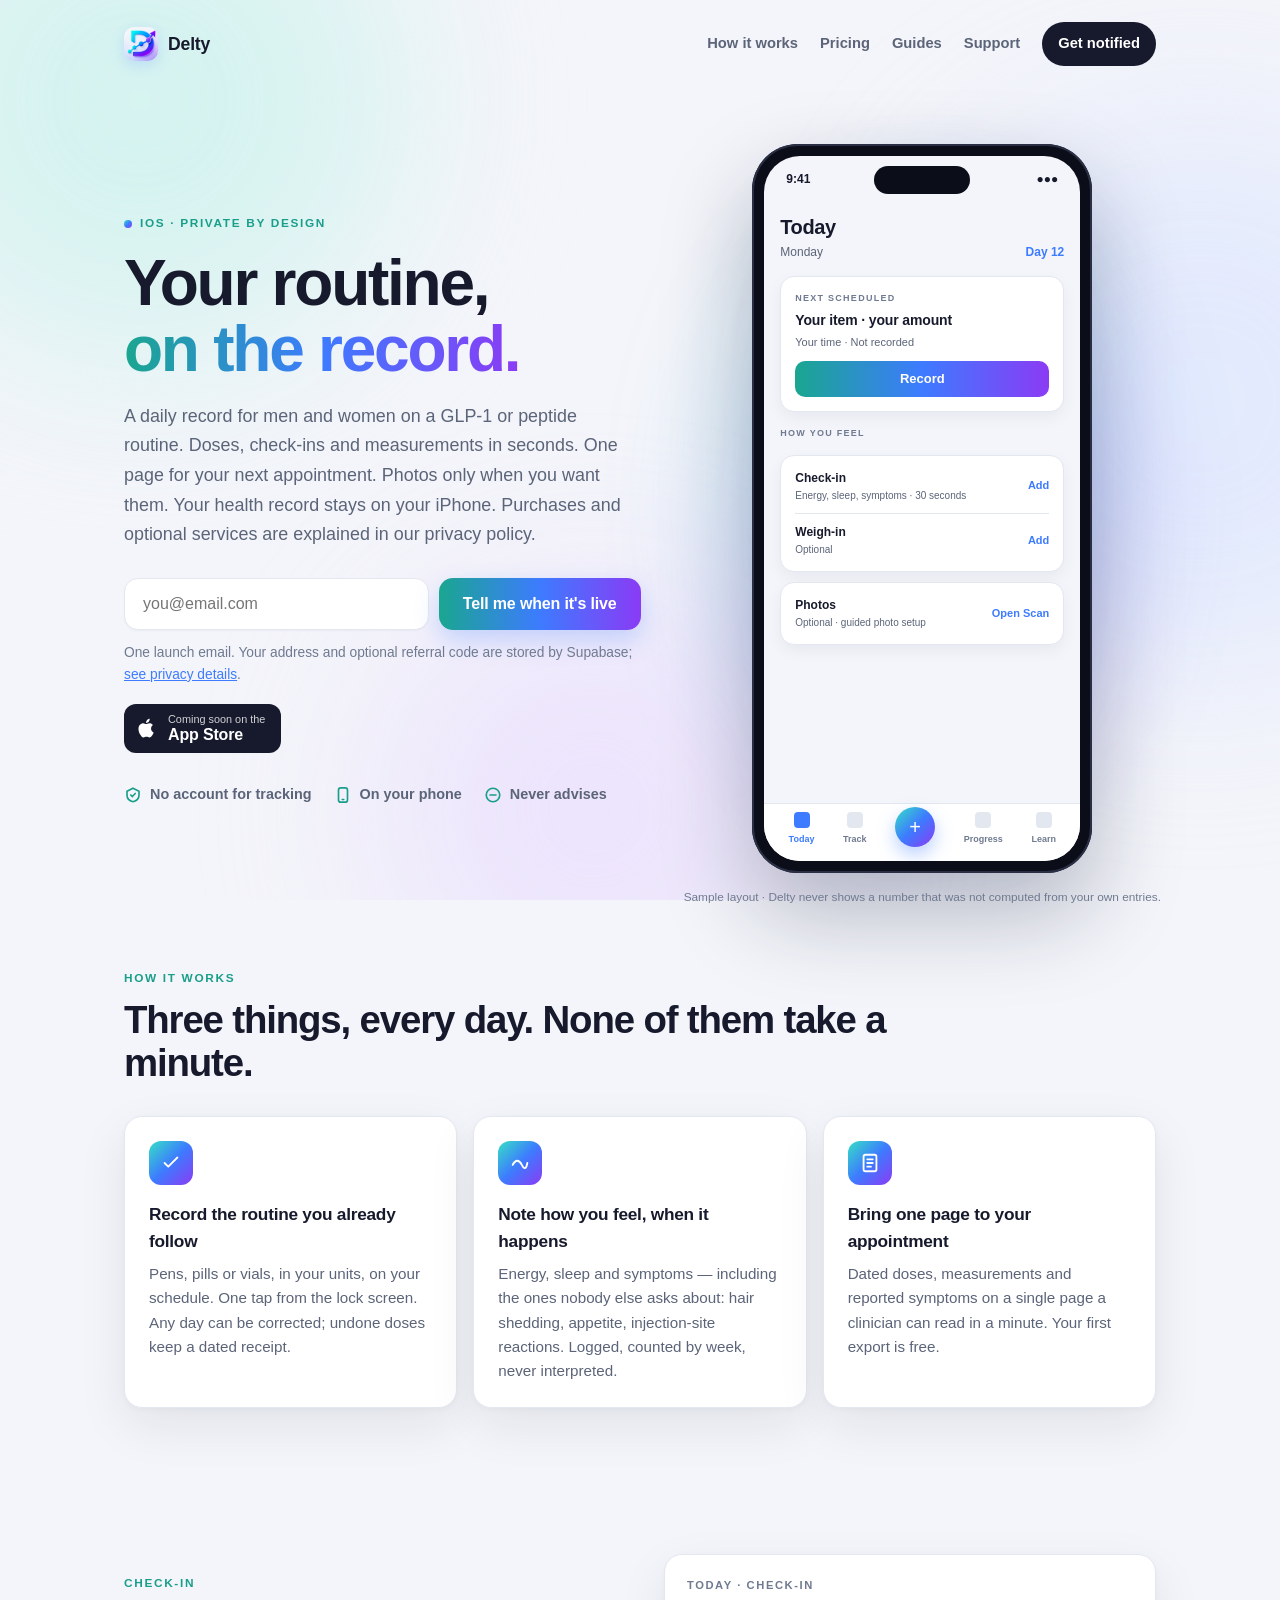
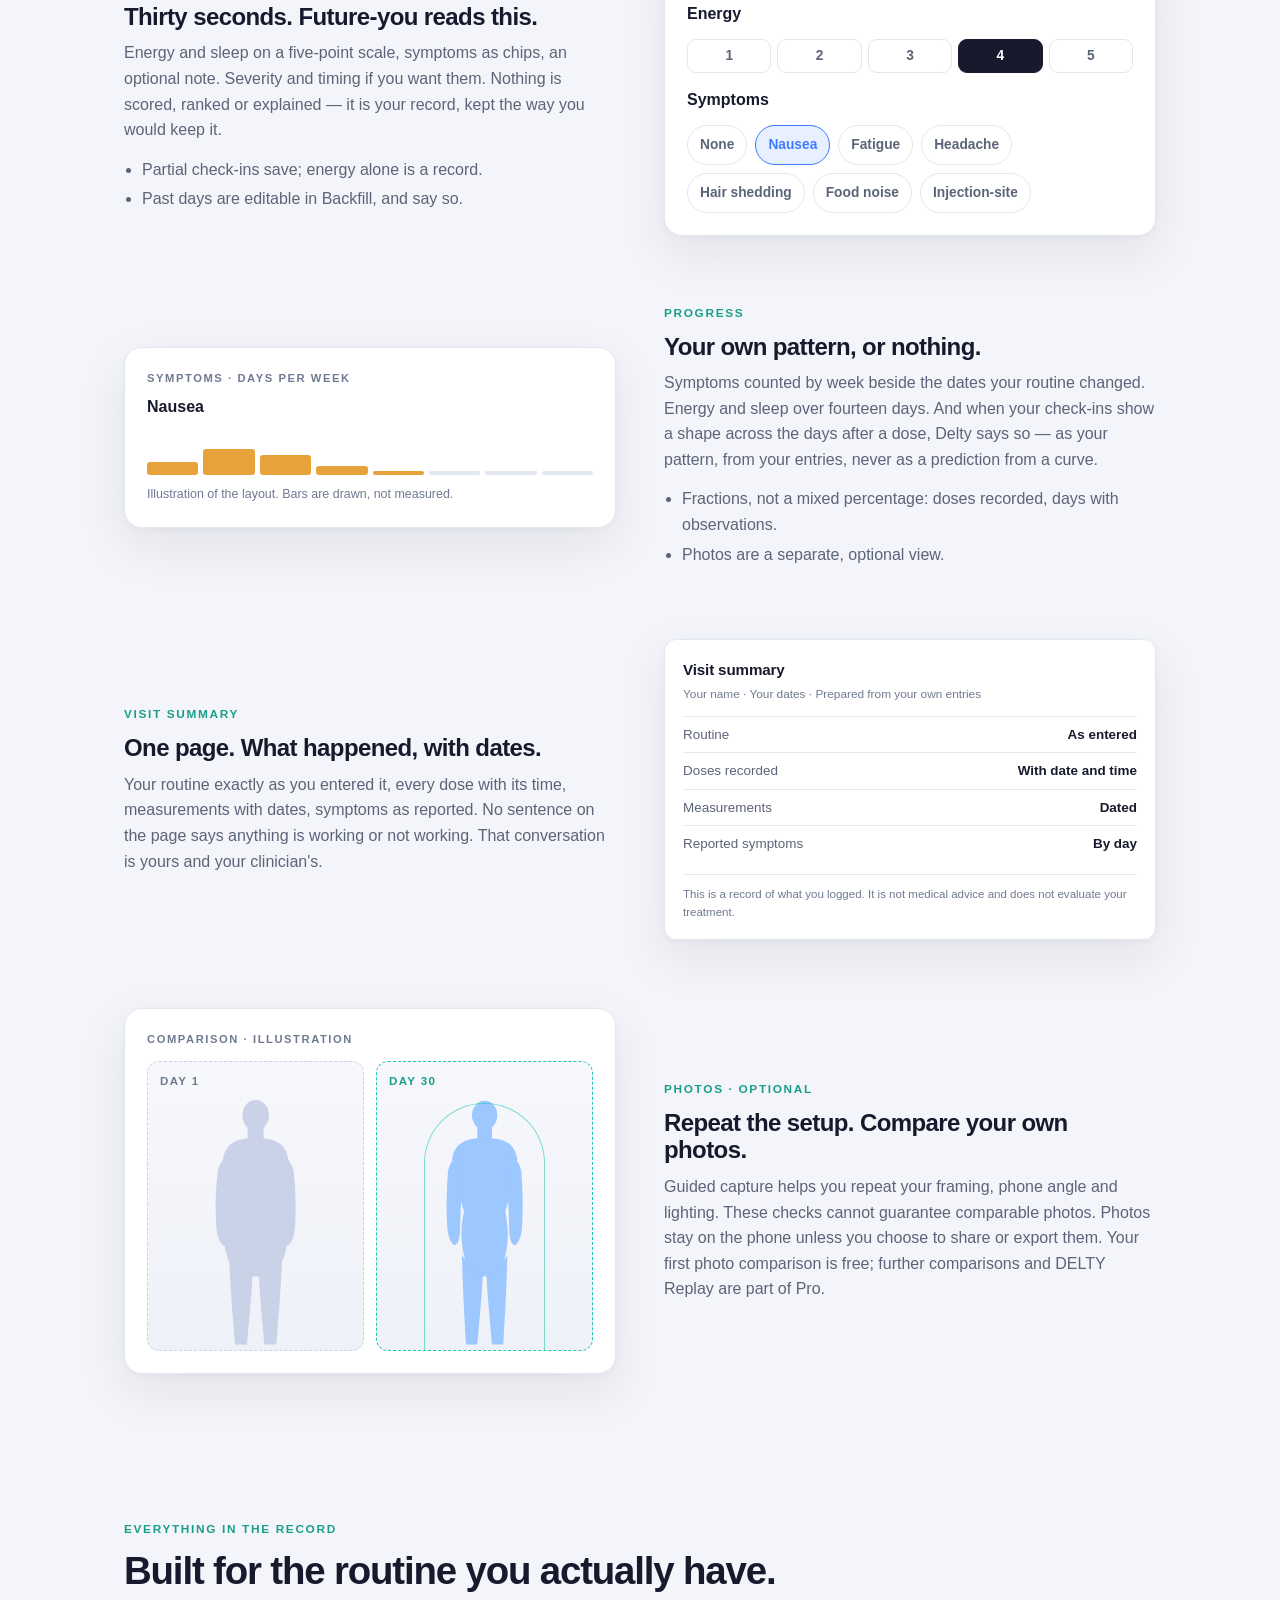
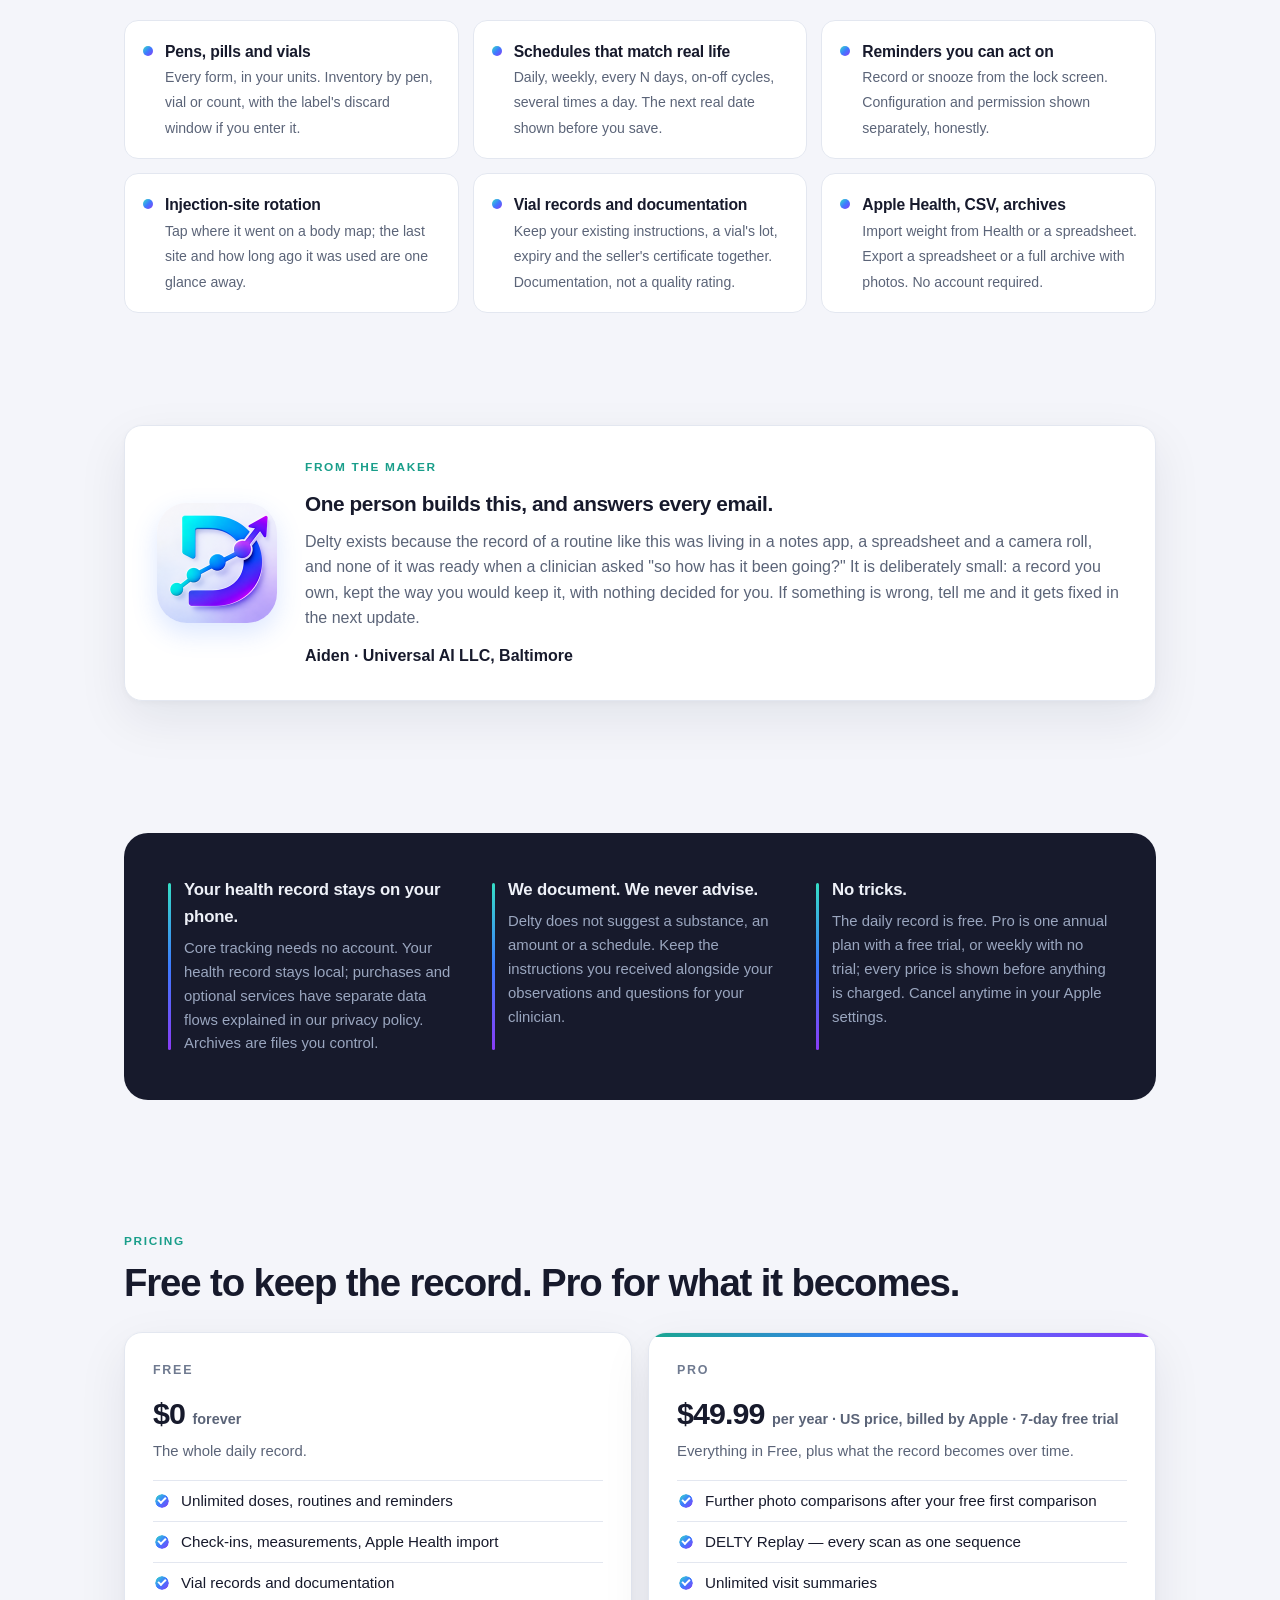
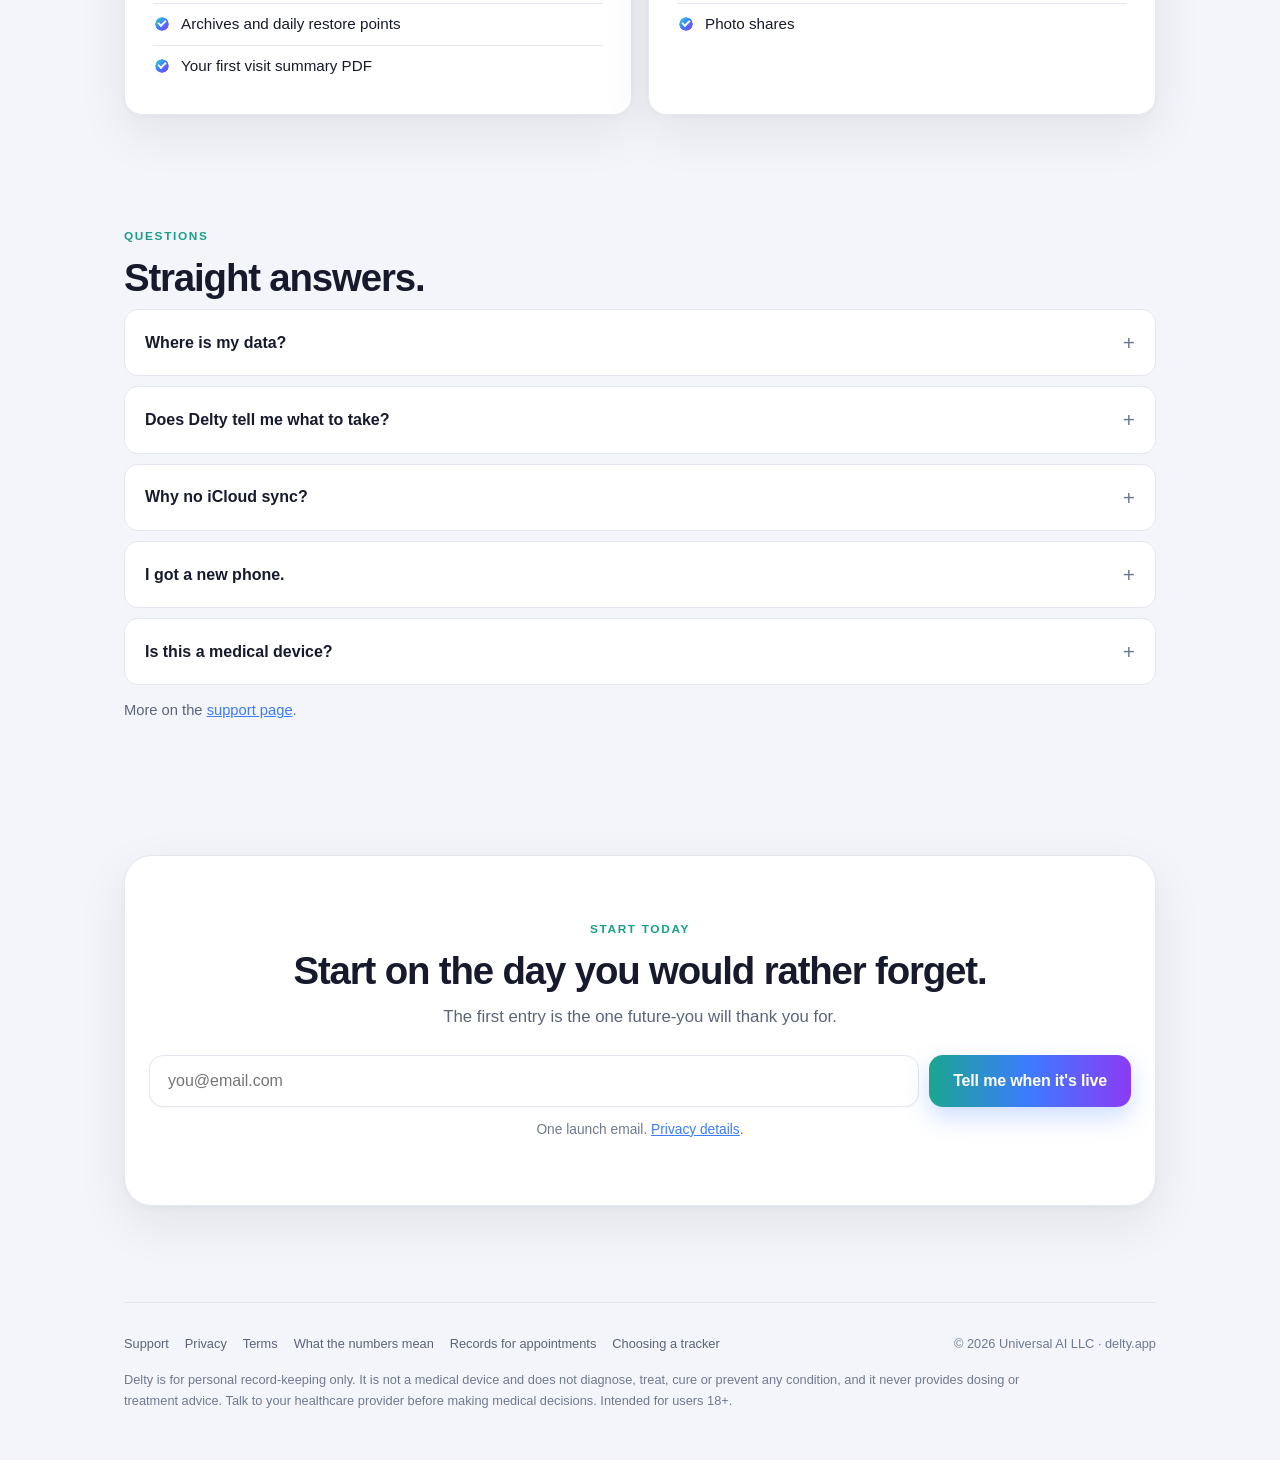
==== index.html @ 0e5f6685 "Content security policy and referrer policy on every page GitHub Pages cannot send security headers," ====
<!doctype html>
<html lang="en">
<head>
<meta charset="utf-8"><meta http-equiv="Content-Security-Policy" content="default-src 'self'; script-src 'sha256-rAkctFsw4QydCxAKb2LHbXP6EmbKxeNPRkfKqo6WjBg='; style-src 'self' 'unsafe-inline' https://fonts.googleapis.com; font-src https://fonts.gstatic.com; img-src 'self' data:; connect-src https://eelywdeipkraxgxtpfry.supabase.co; object-src 'none'; base-uri 'self'; form-action 'self'; upgrade-insecure-requests"><meta name="referrer" content="strict-origin-when-cross-origin">
<meta name="viewport" content="width=device-width, initial-scale=1">
<title>Delty — Your routine, on the record</title>
<meta name="description" content="Delty is a private daily record for people on a GLP-1 or peptide routine: doses, check-ins and measurements, a one-page visit summary for your clinician, and optional comparable photos. Your health record stays on your iPhone; optional services are explained in our privacy policy.">
<meta property="og:title" content="Delty — Your routine, on the record">
<meta property="og:description" content="Doses, check-ins and measurements in one private record. A one-page visit summary. Photos when you want them.">
<meta name="theme-color" content="#F4F5FA">
<link rel="icon" type="image/png" sizes="32x32" href="assets/favicon-32.png">
<link rel="icon" type="image/png" sizes="64x64" href="assets/favicon-64.png">
<link rel="apple-touch-icon" href="assets/icon-180.png">
<meta property="og:type" content="website">
<meta property="og:url" content="https://delty.app/">
<meta property="og:image" content="https://delty.app/assets/og.png">
<meta property="og:image:width" content="1200">
<meta property="og:image:height" content="630">
<meta name="twitter:card" content="summary_large_image">
<meta name="twitter:title" content="Delty — Your routine, on the record">
<meta name="twitter:description" content="Doses, check-ins and measurements in one private record. A one-page visit summary. Photos when you want them.">
<meta name="twitter:image" content="https://delty.app/assets/og.png">
<link rel="preconnect" href="https://fonts.googleapis.com">
<link rel="preconnect" href="https://fonts.gstatic.com" crossorigin>
<link href="https://fonts.googleapis.com/css2?family=Inter:wght@400;500;600;700;800&display=swap" rel="stylesheet">
<style>
  :root{
    --bg:#F4F5FA; --panel:#FFFFFF; --panel2:#EEF1F8;
    --ink:#171A2C; --dim:#5B6478; --faint:#6F7A90;
    --teal:#1FC8AE; --teal-deep:#1AA690; --teal-text:#199E8A; --blue:#3D7BFF; --violet:#8B3BF5;
    --line:#E3E7F0; --line-strong:#CBD3E4;
    --grad:linear-gradient(90deg,var(--teal-deep),var(--blue),var(--violet));
    --grad-soft:linear-gradient(135deg,#35E0C5,#3D7BFF,#8B3BF5);
    --radius:18px; --shadow:0 18px 50px rgba(16,26,56,.08), 0 2px 8px rgba(16,26,56,.04);
    font-size:16px;
  }
  *{margin:0;padding:0;box-sizing:border-box}
  html{scroll-behavior:smooth}
  body{
    background:var(--bg); color:var(--ink);
    font-family:Inter,-apple-system,BlinkMacSystemFont,"SF Pro Text","Segoe UI",sans-serif;
    line-height:1.6; -webkit-font-smoothing:antialiased; overflow-x:hidden;
  }
  a{color:var(--blue)}
  img{max-width:100%}
  .wrap{max-width:1080px;margin:0 auto;padding:0 24px}

  /* aurora ground, like the app */
  .aurora{position:fixed;inset:0;z-index:-1;pointer-events:none;overflow:hidden}
  .aurora i{position:absolute;border-radius:50%;filter:blur(90px);opacity:.55}
  .aurora .a{width:520px;height:520px;background:#BDF2E8;top:-160px;left:-120px}
  .aurora .b{width:560px;height:560px;background:#D6E2FF;top:120px;right:-200px}
  .aurora .c{width:420px;height:420px;background:#E6D6FF;bottom:-120px;left:30%}

  header{padding:22px 0;display:flex;align-items:center;justify-content:space-between;gap:12px}
  .logo{display:flex;align-items:center;gap:10px;font-weight:800;font-size:1.1rem;letter-spacing:-.01em;color:var(--ink);text-decoration:none}
  .logo img{width:34px;height:34px;border-radius:10px;box-shadow:0 4px 14px rgba(61,123,255,.18)}
  nav{display:flex;align-items:center;gap:22px}
  nav a{font-size:.92rem;font-weight:600;color:var(--dim);text-decoration:none}
  nav a:hover{color:var(--ink)}
  nav .pill{padding:10px 16px;border-radius:999px;background:var(--ink);color:#fff;font-weight:700}
  nav .pill:hover{color:#fff;opacity:.9}

  /* hero */
  .hero{display:grid;grid-template-columns:1.05fr .95fr;gap:48px;align-items:center;padding:56px 0 40px}
  .eyebrow{display:inline-flex;align-items:center;gap:8px;font-size:.74rem;font-weight:800;letter-spacing:.14em;text-transform:uppercase;color:var(--teal-text);margin-bottom:18px}
  .eyebrow i{width:8px;height:8px;border-radius:50%;background:var(--grad-soft)}
  h1{font-size:clamp(2.4rem,5.6vw,4rem);line-height:1.02;letter-spacing:-.035em;font-weight:800}
  h1 .grad{background:var(--grad);-webkit-background-clip:text;background-clip:text;color:transparent}
  .sub{margin-top:20px;font-size:1.12rem;color:var(--dim);max-width:34em;line-height:1.65}
  .cta{margin-top:28px;display:flex;gap:10px;flex-wrap:wrap}
  .cta input[type=email]{
    flex:1 1 220px;padding:16px 18px;border-radius:14px;border:1px solid var(--line);
    background:var(--panel);color:var(--ink);font-size:1rem;outline:none;font-family:inherit;
    box-shadow:0 1px 2px rgba(16,26,56,.04);
  }
  .cta input[type=email]:focus{border-color:var(--blue);box-shadow:0 0 0 4px rgba(61,123,255,.14)}
  .btn{
    padding:16px 24px;border-radius:14px;border:none;cursor:pointer;font-family:inherit;
    background:var(--grad);color:#fff;font-weight:800;font-size:1rem;letter-spacing:-.01em;
    box-shadow:0 10px 24px rgba(61,123,255,.25);transition:transform .15s ease, box-shadow .15s ease;
  }
  .btn:hover{transform:translateY(-1px);box-shadow:0 14px 30px rgba(61,123,255,.3)}
  .btn:active{transform:translateY(0) scale(.99)}
  .cta-note{margin-top:12px;font-size:.86rem;color:var(--faint)}
  .badge{display:inline-flex;align-items:center;gap:10px;margin-top:18px;padding:10px 16px 10px 12px;border-radius:12px;background:var(--ink);color:#fff;font-weight:700;font-size:1rem;line-height:1.1;letter-spacing:-.01em}
  .badge small{display:block;font-size:.68rem;font-weight:500;opacity:.8;letter-spacing:0}
  .facts{display:flex;gap:22px;flex-wrap:wrap;margin-top:30px}
  .maker{display:grid;grid-template-columns:120px 1fr;gap:28px;align-items:center;background:var(--panel);border:1px solid var(--line);border-radius:var(--radius);padding:32px;box-shadow:var(--shadow)}
  .maker .avatar{width:120px;height:120px;border-radius:30px;display:block;box-shadow:0 10px 26px rgba(61,123,255,.18)}
  .maker p{color:var(--dim);margin-top:8px}
  .maker .sig{margin-top:12px;font-weight:700;color:var(--ink)}
  .grid6{display:grid;grid-template-columns:repeat(3,1fr);gap:14px;margin-top:28px}
  .tile{background:var(--panel);border:1px solid var(--line);border-radius:14px;padding:18px;display:flex;gap:12px;align-items:flex-start}
  .tile b{display:block;font-size:.98rem;letter-spacing:-.01em}
  .tile span{font-size:.88rem;color:var(--dim)}
  .tile i{flex:0 0 10px;width:10px;height:10px;border-radius:50%;background:var(--grad-soft);margin-top:7px}
  @media (max-width:880px){.maker{grid-template-columns:1fr}.grid6{grid-template-columns:1fr}}
  .fact{display:flex;align-items:center;gap:8px;font-size:.9rem;font-weight:600;color:var(--dim)}
  .fact svg{width:18px;height:18px}

  /* phone mock */
  .stage{position:relative;display:flex;justify-content:center}
  .stage .glow{position:absolute;width:78%;height:78%;top:11%;border-radius:50%;background:var(--grad-soft);filter:blur(70px);opacity:.28}
  .phone{
    position:relative;width:min(340px,86vw);aspect-ratio:9/19.3;border-radius:46px;background:#0b0e18;padding:12px;
    box-shadow:0 40px 90px rgba(16,26,56,.28), inset 0 0 0 2px #2a2f45;
  }
  .screen{position:relative;width:100%;height:100%;border-radius:36px;background:var(--bg);overflow:hidden;display:flex;flex-direction:column}
  .screen .bar{display:flex;justify-content:space-between;padding:14px 22px 0;font-size:12px;font-weight:700;color:var(--ink)}
  .screen .notch{position:absolute;top:10px;left:50%;transform:translateX(-50%);width:96px;height:28px;border-radius:999px;background:#0b0e18}
  .screen .body{padding:22px 16px 0;flex:1}
  .s-head{display:flex;justify-content:space-between;align-items:flex-end}
  .s-head h4{font-size:20px;letter-spacing:-.02em;font-weight:800}
  .s-head small{display:block;color:var(--dim);font-weight:500;font-size:12px}
  .s-head .day{font-size:12px;font-weight:700;color:var(--blue)}
  .s-card{margin-top:14px;background:var(--panel);border:1px solid var(--line);border-radius:14px;padding:14px;box-shadow:0 6px 16px rgba(16,26,56,.05)}
  .s-card .k{font-size:9px;font-weight:800;letter-spacing:.14em;color:var(--faint)}
  .s-card h5{font-size:14px;font-weight:700;margin-top:4px;letter-spacing:-.01em}
  .s-card .m{font-size:11px;color:var(--dim);margin-top:2px}
  .s-card .rec{margin-top:10px;height:36px;border-radius:10px;background:var(--grad);color:#fff;font-weight:800;font-size:13px;display:grid;place-items:center}
  .s-label{font-size:9px;font-weight:800;letter-spacing:.14em;color:var(--faint);margin:14px 0 6px}
  .s-row{display:flex;justify-content:space-between;align-items:center;padding:9px 0;border-top:1px solid var(--line);font-size:12px;font-weight:600}
  .s-row:first-child{border-top:none}
  .s-row small{display:block;font-weight:500;color:var(--dim);font-size:10px}
  .s-row b{color:var(--blue);font-size:11px;font-weight:700}
  .s-tabs{display:flex;justify-content:space-around;align-items:flex-end;padding:8px 10px 14px;border-top:1px solid var(--line);background:var(--panel);font-size:9px;font-weight:600;color:var(--faint)}
  .s-tabs span{display:flex;flex-direction:column;align-items:center;gap:4px}
  .s-tabs i{width:16px;height:16px;border-radius:4px;background:var(--line)}
  .s-tabs .on{color:var(--blue)} .s-tabs .on i{background:var(--blue)}
  .s-tabs .rec{width:40px;height:40px;border-radius:50%;background:var(--grad-soft);margin-top:-22px;box-shadow:0 8px 18px rgba(61,123,255,.35);display:grid;place-items:center;color:#fff;font-size:20px;font-weight:300}
  .sample{position:absolute;bottom:-34px;left:50%;transform:translateX(-50%);font-size:.74rem;color:var(--faint);white-space:nowrap}

  /* sections */
  section{padding:56px 0}
  .kicker{font-size:.74rem;font-weight:800;letter-spacing:.14em;text-transform:uppercase;color:var(--teal-text);margin-bottom:10px}
  h2{font-size:clamp(1.7rem,3.4vw,2.4rem);line-height:1.12;letter-spacing:-.03em;font-weight:800;max-width:22em}
  .lead{margin-top:12px;color:var(--dim);font-size:1.05rem;max-width:40em}

  .grid3{display:grid;grid-template-columns:repeat(3,1fr);gap:16px;margin-top:32px}
  .card{background:var(--panel);border:1px solid var(--line);border-radius:var(--radius);padding:24px;box-shadow:var(--shadow)}
  .card .ic{width:44px;height:44px;border-radius:12px;background:var(--grad-soft);display:grid;place-items:center;margin-bottom:16px}
  .card .ic svg{width:22px;height:22px;stroke:#fff;fill:none;stroke-width:2;stroke-linecap:round;stroke-linejoin:round}
  .card h3{font-size:1.08rem;letter-spacing:-.015em;margin-bottom:6px}
  .card p{color:var(--dim);font-size:.95rem}

  /* feature rows */
  .row{display:grid;grid-template-columns:1fr 1fr;gap:48px;align-items:center;padding:34px 0}
  .row:nth-child(even) .copy{order:2}
  .row h3{font-size:1.5rem;letter-spacing:-.025em;line-height:1.15}
  .row p{margin-top:10px;color:var(--dim)}
  .row ul{margin:14px 0 0 18px;color:var(--dim)}
  .row li{margin:4px 0}
  .mock{background:var(--panel);border:1px solid var(--line);border-radius:var(--radius);padding:22px;box-shadow:var(--shadow)}
  .mock .k{font-size:.7rem;font-weight:800;letter-spacing:.14em;color:var(--faint)}
  .mock h5{font-size:1rem;margin-top:6px}
  .chips{display:flex;flex-wrap:wrap;gap:8px;margin-top:12px}
  .chip{padding:8px 12px;border-radius:999px;border:1px solid var(--line);font-size:.86rem;font-weight:600;color:var(--dim);background:var(--panel)}
  .chip.on{border-color:var(--blue);color:var(--blue);background:#E8F0FF}
  .scale{display:flex;gap:6px;margin-top:12px}
  .scale span{flex:1;height:34px;border-radius:9px;border:1px solid var(--line);display:grid;place-items:center;font-size:.86rem;font-weight:700;color:var(--dim)}
  .scale span.on{background:var(--ink);color:#fff;border-color:var(--ink)}
  .weeks{display:flex;align-items:flex-end;gap:5px;height:44px;margin-top:12px}
  .weeks i{flex:1;border-radius:3px;background:var(--line)}
  .weeks i.w{background:#E8A23C}
  .page{background:var(--panel);border:1px solid var(--line);border-radius:12px;padding:18px;box-shadow:var(--shadow);font-size:.84rem}
  .page h6{font-size:.95rem;letter-spacing:-.01em;margin-bottom:2px}
  .page .m{color:var(--faint);font-size:.74rem;margin-bottom:12px}
  .page table{width:100%;border-collapse:collapse}
  .page td{padding:7px 0;border-top:1px solid var(--line);color:var(--dim)}
  .page td:last-child{text-align:right;color:var(--ink);font-weight:600}
  .page .note{margin-top:12px;font-size:.72rem;color:var(--faint);border-top:1px solid var(--line);padding-top:10px}
  .frame{display:grid;grid-template-columns:1fr 1fr;gap:12px}
  .frame div{position:relative;aspect-ratio:3/4;border-radius:12px;border:1.5px dashed var(--line-strong);display:flex;align-items:flex-end;justify-content:center;overflow:hidden;font-size:.72rem;font-weight:800;letter-spacing:.12em;color:var(--faint);background:linear-gradient(180deg,#F7F8FC,var(--panel2))}
  .frame div span{position:absolute;top:10px;left:12px}
  .frame div svg{width:62%;height:auto;color:#C9D2E6;display:block;margin-bottom:-2px}
  .frame div.g{border-color:var(--teal);color:var(--teal-text)}
  .frame div.g svg{color:#9CC7FF}
  .frame div.g .guide{position:absolute;inset:14% 22% 0;border:1.5px solid rgba(31,200,174,.55);border-bottom:none;border-radius:60px 60px 0 0;pointer-events:none}

  /* trust band */
  .band{background:var(--ink);color:#EEF1F8;border-radius:24px;padding:44px;display:grid;grid-template-columns:repeat(3,1fr);gap:28px;margin:20px 0}
  .band h4{font-size:1.05rem;margin-bottom:6px;letter-spacing:-.01em}
  .band p{color:#9AA6BF;font-size:.93rem}
  .band .t{position:relative;padding-left:16px}
  .band .t::before{content:"";position:absolute;left:0;top:6px;bottom:6px;width:3px;border-radius:2px;background:var(--grad-soft)}

  /* pricing */
  .plans{display:grid;grid-template-columns:1fr 1fr;gap:16px;margin-top:28px}
  .plan{background:var(--panel);border:1px solid var(--line);border-radius:var(--radius);padding:28px;box-shadow:var(--shadow);position:relative;overflow:hidden}
  .plan.pro::before{content:"";position:absolute;left:0;right:0;top:0;height:4px;background:var(--grad)}
  .plan .name{font-size:.78rem;font-weight:800;letter-spacing:.14em;text-transform:uppercase;color:var(--faint)}
  .plan .price{font-size:1.9rem;font-weight:800;letter-spacing:-.03em;margin:8px 0 2px}
  .plan .price small{font-size:.9rem;font-weight:600;color:var(--dim);letter-spacing:0}
  .plan .for{color:var(--dim);font-size:.93rem;margin-bottom:16px}
  .plan ul{list-style:none}
  .plan li{padding:8px 0 8px 28px;border-top:1px solid var(--line);font-size:.95rem;position:relative;color:var(--ink)}
  .plan li::before{content:"";position:absolute;left:2px;top:13px;width:14px;height:14px;border-radius:50%;background:var(--grad-soft);mask:url("data:image/svg+xml,%3Csvg xmlns='http://www.w3.org/2000/svg' viewBox='0 0 24 24'%3E%3Ccircle cx='12' cy='12' r='12'/%3E%3C/svg%3E")}
  .plan li i{position:absolute;left:5px;top:16px;width:8px;height:5px;border-left:2px solid #fff;border-bottom:2px solid #fff;transform:rotate(-45deg)}

  /* faq */
  details{background:var(--panel);border:1px solid var(--line);border-radius:14px;padding:16px 20px;margin-top:10px}
  summary{cursor:pointer;font-weight:700;list-style:none;display:flex;justify-content:space-between;align-items:center;gap:12px}
  summary::-webkit-details-marker{display:none}
  summary::after{content:"+";font-weight:400;font-size:1.3rem;color:var(--faint)}
  details[open] summary::after{content:"–"}
  details p{margin-top:10px;color:var(--dim);font-size:.95rem}

  .final{text-align:center;padding:64px 24px;border-radius:28px;background:var(--panel);border:1px solid var(--line);box-shadow:var(--shadow);margin:20px 0 40px}
  .final h2{margin:0 auto}
  .final .lead{margin:12px auto 0}
  .final .cta{justify-content:center}

  footer{border-top:1px solid var(--line);padding:30px 0 48px;font-size:.8rem;color:var(--faint);line-height:1.7}
  footer .cols{display:flex;justify-content:space-between;gap:24px;flex-wrap:wrap}
  footer a{color:var(--dim);text-decoration:none;margin-right:16px}
  footer a:hover{color:var(--ink)}

  /* motion */
  .rise{opacity:0;transform:translateY(12px);transition:opacity .6s ease, transform .6s ease}
  .rise.in{opacity:1;transform:none}
  @media (prefers-reduced-motion:reduce){.rise{opacity:1;transform:none;transition:none}.btn{transition:none}}

  @media (max-width:880px){
    .hero{grid-template-columns:1fr;gap:56px;padding-top:32px}
    .stage{order:2}
    .grid3,.band,.plans,.row{grid-template-columns:1fr}
    .row:nth-child(even) .copy{order:0}
    .row{gap:22px;padding:26px 0}
    .band{padding:30px}
    nav a:not(.pill){display:none}
    .badge{width:100%;justify-content:center}
  }
</style>
</head>
<body>
<div class="aurora" aria-hidden="true"><i class="a"></i><i class="b"></i><i class="c"></i></div>
<div class="wrap">

  <header>
    <a class="logo" href="/"><img src="assets/icon-180.png" width="34" height="34" alt="">Delty</a>
    <nav><a href="#how">How it works</a><a href="#pricing">Pricing</a><a href="/visit-summary.html">Guides</a><a href="/support.html">Support</a><a class="pill" href="#join">Get notified</a></nav>
  </header>

  <section class="hero">
    <div>
      <span class="eyebrow"><i></i>iOS · Private by design</span>
      <h1>Your routine,<br><span class="grad">on the record.</span></h1>
      <p class="sub">A daily record for men and women on a GLP-1 or peptide routine. Doses, check-ins and
      measurements in seconds. One page for your next appointment. Photos only when you want them.
      Your health record stays on your iPhone. Purchases and optional services are explained in our privacy policy.</p>
      <form class="cta" id="join" action="#" method="POST">
        <input type="email" name="email" placeholder="you@email.com" required aria-label="Email address">
        <input type="hidden" name="ref" id="refField" value="direct">
        <button class="btn" type="submit">Tell me when it's live</button>
      </form>
      <p class="cta-note" role="status" aria-live="polite">One launch email. Your address and optional referral code are stored by Supabase; <a href="/privacy.html#launch-list">see privacy details</a>.</p>
      <div class="badge" aria-label="Coming soon to the App Store">
        <svg viewBox="0 0 24 24" width="22" height="22" fill="#fff"><path d="M16.4 12.6c0-2.5 2-3.7 2.1-3.8-1.2-1.7-3-1.9-3.6-2-1.5-.2-3 .9-3.8.9-.8 0-2-.9-3.3-.9-1.7 0-3.3 1-4.2 2.6-1.8 3.1-.5 7.8 1.3 10.3.9 1.3 1.9 2.7 3.2 2.6 1.3-.1 1.8-.8 3.3-.8s2 .8 3.3.8c1.4 0 2.2-1.3 3.1-2.5 1-1.4 1.4-2.8 1.4-2.9 0 0-2.7-1-2.8-4.3zM13.9 5.2c.7-.8 1.1-2 1-3.2-1 0-2.2.7-2.9 1.5-.6.7-1.2 1.9-1 3 1.1.1 2.2-.6 2.9-1.3z"/></svg>
        <span><small>Coming soon on the</small>App Store</span>
      </div>
      <div class="facts">
        <span class="fact"><svg viewBox="0 0 24 24" fill="none" stroke="#199E8A" stroke-width="2.2" stroke-linecap="round"><path d="M12 3l8 4v5c0 5-3.5 8-8 9-4.5-1-8-4-8-9V7z"/><path d="M9 12l2 2 4-4"/></svg>No account for tracking</span>
        <span class="fact"><svg viewBox="0 0 24 24" fill="none" stroke="#199E8A" stroke-width="2.2" stroke-linecap="round"><rect x="6" y="2.5" width="12" height="19" rx="3"/><path d="M11 18h2"/></svg>On your phone</span>
        <span class="fact"><svg viewBox="0 0 24 24" fill="none" stroke="#199E8A" stroke-width="2.2" stroke-linecap="round"><circle cx="12" cy="12" r="9"/><path d="M8 12h8"/></svg>Never advises</span>
      </div>
    </div>

    <div class="stage" aria-label="Sample of the Today screen">
      <div class="glow"></div>
      <div class="phone">
        <div class="screen">
          <div class="notch"></div>
          <div class="bar"><span>9:41</span><span>●●●</span></div>
          <div class="body">
            <div class="s-head"><div><h4>Today</h4><small>Monday</small></div><span class="day">Day 12</span></div>
            <div class="s-card">
              <div class="k">NEXT SCHEDULED</div>
              <h5>Your item · your amount</h5>
              <div class="m">Your time · Not recorded</div>
              <div class="rec">Record</div>
            </div>
            <div class="s-label">HOW YOU FEEL</div>
            <div class="s-card" style="padding:4px 14px">
              <div class="s-row"><div>Check-in<small>Energy, sleep, symptoms · 30 seconds</small></div><b>Add</b></div>
              <div class="s-row"><div>Weigh-in<small>Optional</small></div><b>Add</b></div>
            </div>
            <div class="s-card" style="padding:4px 14px;margin-top:10px">
              <div class="s-row"><div>Photos<small>Optional · guided photo setup</small></div><b>Open Scan</b></div>
            </div>
          </div>
          <div class="s-tabs">
            <span class="on"><i></i>Today</span><span><i></i>Track</span><span class="rec">+</span><span><i></i>Progress</span><span><i></i>Learn</span>
          </div>
        </div>
      </div>
      <span class="sample">Sample layout · Delty never shows a number that was not computed from your own entries.</span>
    </div>
  </section>

  <section id="how" class="rise">
    <div class="kicker">How it works</div>
    <h2>Three things, every day. None of them take a minute.</h2>
    <div class="grid3">
      <div class="card">
        <div class="ic"><svg viewBox="0 0 24 24"><path d="M5 12l4 4L19 6"/></svg></div>
        <h3>Record the routine you already follow</h3>
        <p>Pens, pills or vials, in your units, on your schedule. One tap from the lock screen. Any day can be corrected; undone doses keep a dated receipt.</p>
      </div>
      <div class="card">
        <div class="ic"><svg viewBox="0 0 24 24"><path d="M4 14c3-6 7-6 10 0s5 4 6-2"/></svg></div>
        <h3>Note how you feel, when it happens</h3>
        <p>Energy, sleep and symptoms — including the ones nobody else asks about: hair shedding, appetite, injection-site reactions. Logged, counted by week, never interpreted.</p>
      </div>
      <div class="card">
        <div class="ic"><svg viewBox="0 0 24 24"><rect x="5" y="3" width="14" height="18" rx="2"/><path d="M9 8h6M9 12h6M9 16h4"/></svg></div>
        <h3>Bring one page to your appointment</h3>
        <p>Dated doses, measurements and reported symptoms on a single page a clinician can read in a minute. Your first export is free.</p>
      </div>
    </div>
  </section>

  <section class="rise">
    <div class="row">
      <div class="copy">
        <div class="kicker">Check-in</div>
        <h3>Thirty seconds. Future-you reads this.</h3>
        <p>Energy and sleep on a five-point scale, symptoms as chips, an optional note. Severity and timing if you want them. Nothing is scored, ranked or explained — it is your record, kept the way you would keep it.</p>
        <ul><li>Partial check-ins save; energy alone is a record.</li><li>Past days are editable in Backfill, and say so.</li></ul>
      </div>
      <div class="mock">
        <div class="k">TODAY · CHECK-IN</div>
        <h5>Energy</h5>
        <div class="scale"><span>1</span><span>2</span><span>3</span><span class="on">4</span><span>5</span></div>
        <h5 style="margin-top:14px">Symptoms</h5>
        <div class="chips"><span class="chip">None</span><span class="chip on">Nausea</span><span class="chip">Fatigue</span><span class="chip">Headache</span><span class="chip">Hair shedding</span><span class="chip">Food noise</span><span class="chip">Injection-site</span></div>
      </div>
    </div>

    <div class="row">
      <div class="copy">
        <div class="kicker">Progress</div>
        <h3>Your own pattern, or nothing.</h3>
        <p>Symptoms counted by week beside the dates your routine changed. Energy and sleep over fourteen days. And when your check-ins show a shape across the days after a dose, Delty says so — as your pattern, from your entries, never as a prediction from a curve.</p>
        <ul><li>Fractions, not a mixed percentage: doses recorded, days with observations.</li><li>Photos are a separate, optional view.</li></ul>
      </div>
      <div class="mock">
        <div class="k">SYMPTOMS · DAYS PER WEEK</div>
        <h5>Nausea</h5>
        <div class="weeks"><i style="height:30%" class="w"></i><i style="height:60%" class="w"></i><i style="height:45%" class="w"></i><i style="height:20%" class="w"></i><i style="height:10%" class="w"></i><i style="height:10%"></i><i style="height:10%"></i><i style="height:10%"></i></div>
        <p style="font-size:.78rem;color:var(--faint);margin-top:10px">Illustration of the layout. Bars are drawn, not measured.</p>
      </div>
    </div>

    <div class="row">
      <div class="copy">
        <div class="kicker">Visit summary</div>
        <h3>One page. What happened, with dates.</h3>
        <p>Your routine exactly as you entered it, every dose with its time, measurements with dates, symptoms as reported. No sentence on the page says anything is working or not working. That conversation is yours and your clinician's.</p>
      </div>
      <div class="page">
        <h6>Visit summary</h6>
        <div class="m">Your name · Your dates · Prepared from your own entries</div>
        <table>
          <tr><td>Routine</td><td>As entered</td></tr>
          <tr><td>Doses recorded</td><td>With date and time</td></tr>
          <tr><td>Measurements</td><td>Dated</td></tr>
          <tr><td>Reported symptoms</td><td>By day</td></tr>
        </table>
        <div class="note">This is a record of what you logged. It is not medical advice and does not evaluate your treatment.</div>
      </div>
    </div>

    <div class="row">
      <div class="copy">
        <div class="kicker">Photos · optional</div>
        <h3>Repeat the setup. Compare your own photos.</h3>
        <p>Guided capture helps you repeat your framing, phone angle and lighting. These checks cannot guarantee comparable photos. Photos stay on the phone unless you choose to share or export them. Your first photo comparison is free; further comparisons and DELTY Replay are part of Pro.</p>
      </div>
      <div class="mock">
        <div class="k">COMPARISON · ILLUSTRATION</div>
        <div class="frame" style="margin-top:12px"><div><span>DAY 1</span><svg viewBox="0 0 200 380" aria-hidden="true"><g fill="currentColor"><ellipse cx="100" cy="26" rx="20" ry="23"/><path d="M88 44 H112 V70 H88 Z"/><path d="M68 66 C 80 58 120 58 132 66 C 141 70 147 79 149 92 L137 110 C 142 132 143 154 141 170 C 146 186 149 202 147 218 C 145 238 138 252 127 262 C 119 267 110 269 104 269 C 103 267 97 267 95 269 C 90 269 81 267 73 262 C 62 252 55 238 53 218 C 51 202 54 186 59 170 C 57 154 58 132 63 110 L51 92 C 53 79 59 70 68 66 Z"/><path d="M105 266 C 106 296 110 334 113 370 L131 370 C 134 332 138 288 140 234 L124 258 C 118 264 110 266 105 266 Z"/><path d="M95 266 C 94 296 90 334 87 370 L69 370 C 66 332 62 288 60 234 L76 258 C 82 264 90 266 95 266 Z"/><path d="M136 86 C 147 88 154 96 157 110 C 160 138 161 166 159 194 C 158 208 154 219 147 222 C 141 220 138 211 138 198 C 137 170 136 142 134 116 C 133 106 134 96 136 86 Z"/><path d="M64 86 C 53 88 46 96 43 110 C 40 138 39 166 41 194 C 42 208 46 219 53 222 C 59 220 62 211 62 198 C 63 170 64 142 66 116 C 67 106 66 96 64 86 Z"/></g></svg></div><div class="g"><span>DAY 30</span><svg viewBox="0 0 200 380" aria-hidden="true"><g fill="currentColor"><ellipse cx="100" cy="26" rx="19" ry="22"/><path d="M89 44 H111 V70 H89 Z"/><path d="M68 66 C 80 58 120 58 132 66 C 141 70 147 79 149 92 L137 110 C 139 132 137 154 131 170 C 134 186 136 202 134 218 C 132 238 127 252 121 262 C 114 267 107 269 103 269 C 102 267 98 267 97 269 C 93 269 86 267 79 262 C 73 252 68 238 66 218 C 64 202 66 186 69 170 C 63 154 61 132 63 110 L51 92 C 53 79 59 70 68 66 Z"/><path d="M103 266 C 104 296 108 334 111 370 L128 370 C 130 332 133 288 134 236 L120 258 C 115 264 108 266 103 266 Z"/><path d="M97 266 C 96 296 92 334 89 370 L72 370 C 70 332 67 288 66 236 L80 258 C 85 264 92 266 97 266 Z"/><path d="M136 86 C 146 88 152 96 155 110 C 157 138 158 166 156 194 C 155 208 151 218 145 221 C 140 219 137 211 137 198 C 136 170 135 142 133 116 C 132 106 133 96 136 86 Z"/><path d="M64 86 C 54 88 48 96 45 110 C 43 138 42 166 44 194 C 45 208 49 218 55 221 C 60 219 63 211 63 198 C 64 170 65 142 67 116 C 68 106 67 96 64 86 Z"/></g></svg><i class="guide"></i></div></div>
      </div>
    </div>
  </section>

  <section class="rise">
    <div class="kicker">Everything in the record</div>
    <h2>Built for the routine you actually have.</h2>
    <div class="grid6">
      <div class="tile"><i></i><div><b>Pens, pills and vials</b><span>Every form, in your units. Inventory by pen, vial or count, with the label's discard window if you enter it.</span></div></div>
      <div class="tile"><i></i><div><b>Schedules that match real life</b><span>Daily, weekly, every N days, on-off cycles, several times a day. The next real date shown before you save.</span></div></div>
      <div class="tile"><i></i><div><b>Reminders you can act on</b><span>Record or snooze from the lock screen. Configuration and permission shown separately, honestly.</span></div></div>
      <div class="tile"><i></i><div><b>Injection-site rotation</b><span>Tap where it went on a body map; the last site and how long ago it was used are one glance away.</span></div></div>
      <div class="tile"><i></i><div><b>Vial records and documentation</b><span>Keep your existing instructions, a vial's lot, expiry and the seller's certificate together. Documentation, not a quality rating.</span></div></div>
      <div class="tile"><i></i><div><b>Apple Health, CSV, archives</b><span>Import weight from Health or a spreadsheet. Export a spreadsheet or a full archive with photos. No account required.</span></div></div>
    </div>
  </section>

  <section class="rise">
    <div class="maker">
      <img class="avatar" src="assets/icon-240.png" width="120" height="120" alt="">
      <div>
        <div class="kicker">From the maker</div>
        <h3 style="font-size:1.3rem;letter-spacing:-.02em">One person builds this, and answers every email.</h3>
        <p>Delty exists because the record of a routine like this was living in a notes app, a spreadsheet and a camera roll, and none of it was ready when a clinician asked "so how has it been going?" It is deliberately small: a record you own, kept the way you would keep it, with nothing decided for you. If something is wrong, tell me and it gets fixed in the next update.</p>
        <div class="sig">Aiden · Universal AI LLC, Baltimore</div>
      </div>
    </div>
  </section>

  <section class="rise">
    <div class="band">
      <div class="t"><h4>Your health record stays on your phone.</h4><p>Core tracking needs no account. Your health record stays local; purchases and optional services have separate data flows explained in our privacy policy. Archives are files you control.</p></div>
      <div class="t"><h4>We document. We never advise.</h4><p>Delty does not suggest a substance, an amount or a schedule. Keep the instructions you received alongside your observations and questions for your clinician.</p></div>
      <div class="t"><h4>No tricks.</h4><p>The daily record is free. Pro is one annual plan with a free trial, or weekly with no trial; every price is shown before anything is charged. Cancel anytime in your Apple settings.</p></div>
    </div>
  </section>

  <section id="pricing" class="rise">
    <div class="kicker">Pricing</div>
    <h2>Free to keep the record. Pro for what it becomes.</h2>
    <div class="plans">
      <div class="plan">
        <div class="name">Free</div>
        <div class="price">$0 <small>forever</small></div>
        <div class="for">The whole daily record.</div>
        <ul>
          <li><i></i>Unlimited doses, routines and reminders</li>
          <li><i></i>Check-ins, measurements, Apple Health import</li>
          <li><i></i>Vial records and documentation</li>
          <li><i></i>Archives and daily restore points</li>
          <li><i></i>Your first visit summary PDF</li>
        </ul>
      </div>
      <div class="plan pro">
        <div class="name">Pro</div>
        <div class="price">$49.99 <small>per year · US price, billed by Apple · 7-day free trial</small></div>
        <div class="for">Everything in Free, plus what the record becomes over time.</div>
        <ul>
          <li><i></i>Further photo comparisons after your free first comparison</li>
          <li><i></i>DELTY Replay — every scan as one sequence</li>
          <li><i></i>Unlimited visit summaries</li>
          <li><i></i>Photo shares</li>
        </ul>
      </div>
    </div>
  </section>

  <section class="rise">
    <div class="kicker">Questions</div>
    <h2>Straight answers.</h2>
    <details><summary>Where is my data?</summary><p>Your health record is stored on your iPhone. Core tracking needs no account. Purchases, opt-in analytics and the restricted research pilot use the services described in our <a href="/privacy.html">privacy policy</a>.</p></details>
    <details><summary>Does Delty tell me what to take?</summary><p>No, and it never will. It records what you already do. Keep existing instructions and observations together; ask your prescriber or pharmacist about amounts and administration.</p></details>
    <details><summary>Why no iCloud sync?</summary><p>Delty does not offer automatic cloud sync for your health record. You can export an archive and choose where to keep it; each exported copy needs its own protection.</p></details>
    <details><summary>I got a new phone.</summary><p>Create an archive with photos in Settings, send the file to the new phone with AirDrop or Files, then choose Restore from an archive on the Welcome screen.</p></details>
    <details><summary>Is this a medical device?</summary><p>No. Delty is for personal record-keeping. It does not diagnose, treat, cure or prevent any condition. Talk to your healthcare provider before making medical decisions.</p></details>
    <p style="margin-top:14px;font-size:.92rem;color:var(--dim)">More on the <a href="/support.html">support page</a>.</p>
  </section>

  <section class="rise">
    <div class="final">
      <div class="kicker">Start today</div>
      <h2>Start on the day you would rather forget.</h2>
      <p class="lead">The first entry is the one future-you will thank you for.</p>
      <form class="cta" action="#" method="POST" style="margin-top:24px">
        <input type="email" name="email" placeholder="you@email.com" required aria-label="Email address">
        <input type="hidden" name="ref" class="refField2" value="direct">
        <button class="btn" type="submit">Tell me when it's live</button>
      </form>
      <p class="cta-note" role="status" aria-live="polite">One launch email. <a href="/privacy.html#launch-list">Privacy details</a>.</p>
    </div>
  </section>

  <footer>
    <div class="cols">
      <div><a href="/support.html">Support</a><a href="/privacy.html">Privacy</a><a href="/terms.html">Terms</a><a href="/reconstitution.html">What the numbers mean</a><a href="/visit-summary.html">Records for appointments</a><a href="/choose-a-tracker.html">Choosing a tracker</a></div>
      <div>© 2026 Universal AI LLC · delty.app</div>
    </div>
    <p style="margin-top:14px;max-width:70em">Delty is for personal record-keeping only. It is not a medical device and does not diagnose, treat,
    cure or prevent any condition, and it never provides dosing or treatment advice. Talk to your
    healthcare provider before making medical decisions. Intended for users 18+.</p>
  </footer>

</div>
<script>
  // per-creator attribution: ?ref=creatorcode flows into the form submission
  var ref = new URLSearchParams(location.search).get('ref');
  if (ref) {
    ref = ref.replace(/[^a-zA-Z0-9_-]/g,'').slice(0,40);
    document.getElementById('refField').value = ref;
    var f2 = document.querySelector('.refField2');
    if (f2) f2.value = ref;
  }
  // Launch list: one RPC on the studio's Supabase project (insert-only for the public key; nothing is readable
  // from the browser). Failed or timed-out requests show retry guidance without claiming a saved signup.
  var WAITLIST_URL = 'https://eelywdeipkraxgxtpfry.supabase.co/rest/v1/rpc/delty_waitlist_join';
  var WAITLIST_KEY = 'eyJhbGciOiJIUzI1NiIsInR5cCI6IkpXVCJ9.eyJpc3MiOiJzdXBhYmFzZSIsInJlZiI6ImVlbHl3ZGVpcGtyYXhneHRwZnJ5Iiwicm9sZSI6ImFub24iLCJpYXQiOjE3NzY3NzI5ODQsImV4cCI6MjA5MjM0ODk4NH0.M-fYgwiViFBHSq34T2TvaLcgw5NduSNaMi9Eh1Sa-RI';
  Array.prototype.forEach.call(document.querySelectorAll('form.cta'), function (form) {
    form.addEventListener('submit', function (e) {
      e.preventDefault();
      var input = form.querySelector('input[name="email"]');
      var email = (input && input.value || '').trim();
      var source = (form.querySelector('input[name="ref"]') || {}).value || 'direct';
      var btn = form.querySelector('button');
      var note = form.parentNode.querySelector('.cta-note');
      if (!input || !input.checkValidity()) { if (input) input.reportValidity(); return; }
      if (btn && btn.disabled) return;
      if (btn) { btn.disabled = true; btn.textContent = 'One moment…'; }
      var settled = false;
      var controller = new AbortController();
      var timer = setTimeout(function () { controller.abort(); done(false); }, 10000);
      var done = function (ok) {
        if (settled) return;
        settled = true;
        clearTimeout(timer);
        if (ok) {
          if (btn) { btn.textContent = "You're on the list ✓"; }
          if (input) { input.value = ''; }
          if (note) note.textContent = 'Done. One email when Delty is on the App Store — nothing else, ever.';
        } else {
          if (btn) { btn.disabled = false; btn.textContent = "Tell me when it's live"; }
          if (note) note.textContent = 'We could not confirm your signup. Try again or email contact@universalaillc.com.';
        }
      };
      try {
        fetch(WAITLIST_URL, {
          method: 'POST',
          signal: controller.signal,
          headers: { 'apikey': WAITLIST_KEY, 'Authorization': 'Bearer ' + WAITLIST_KEY, 'Content-Type': 'application/json' },
          body: JSON.stringify({ p_email: email, p_source: source })
        }).then(function (r) { done(r.ok); }).catch(function () { done(false); });
      } catch (err) { done(false); }
    });
  });
  // Quiet rise-in on scroll; disabled under Reduce Motion by the stylesheet.
  if ('IntersectionObserver' in window) {
    var io = new IntersectionObserver(function (entries) {
      entries.forEach(function (en) { if (en.isIntersecting) { en.target.classList.add('in'); io.unobserve(en.target); } });
    }, { rootMargin: '0px 0px -10% 0px' });
    document.querySelectorAll('.rise').forEach(function (el) { io.observe(el); });
  } else {
    document.querySelectorAll('.rise').forEach(function (el) { el.classList.add('in'); });
  }
</script>
</body>
</html>
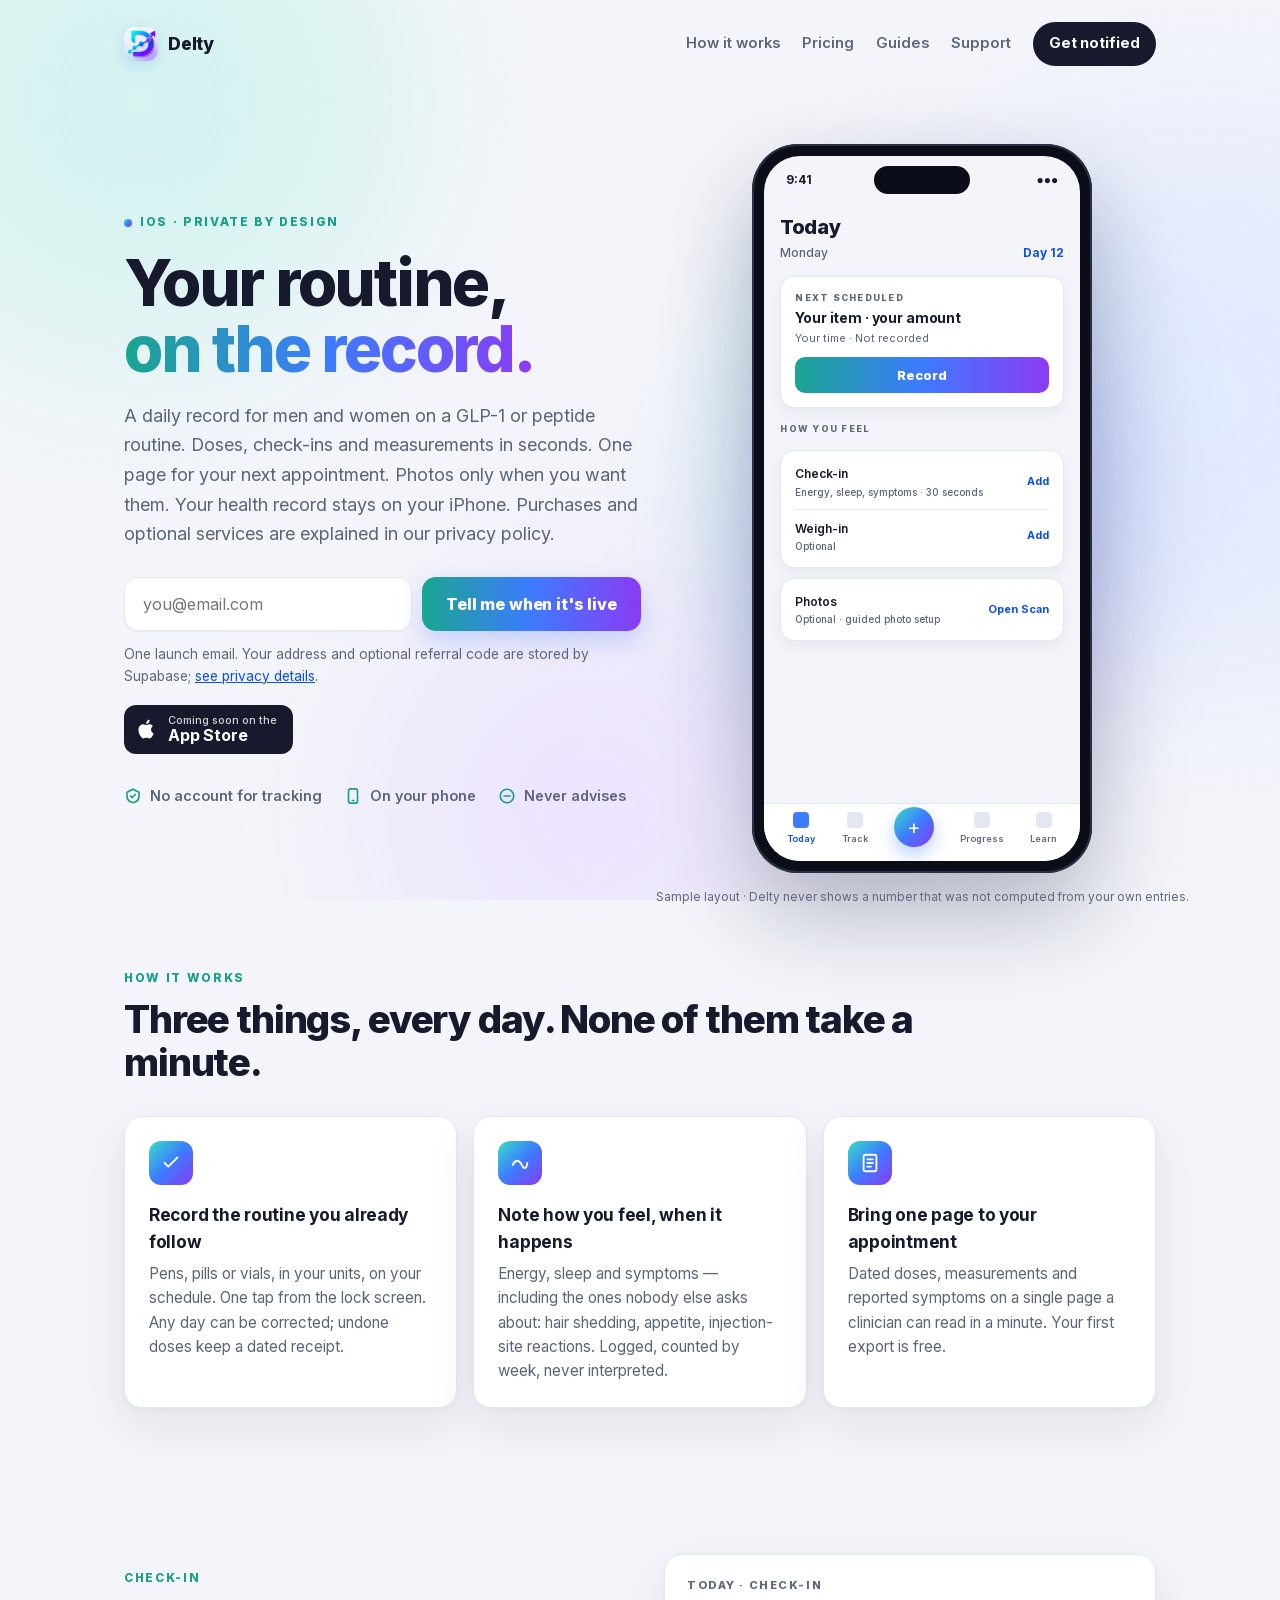
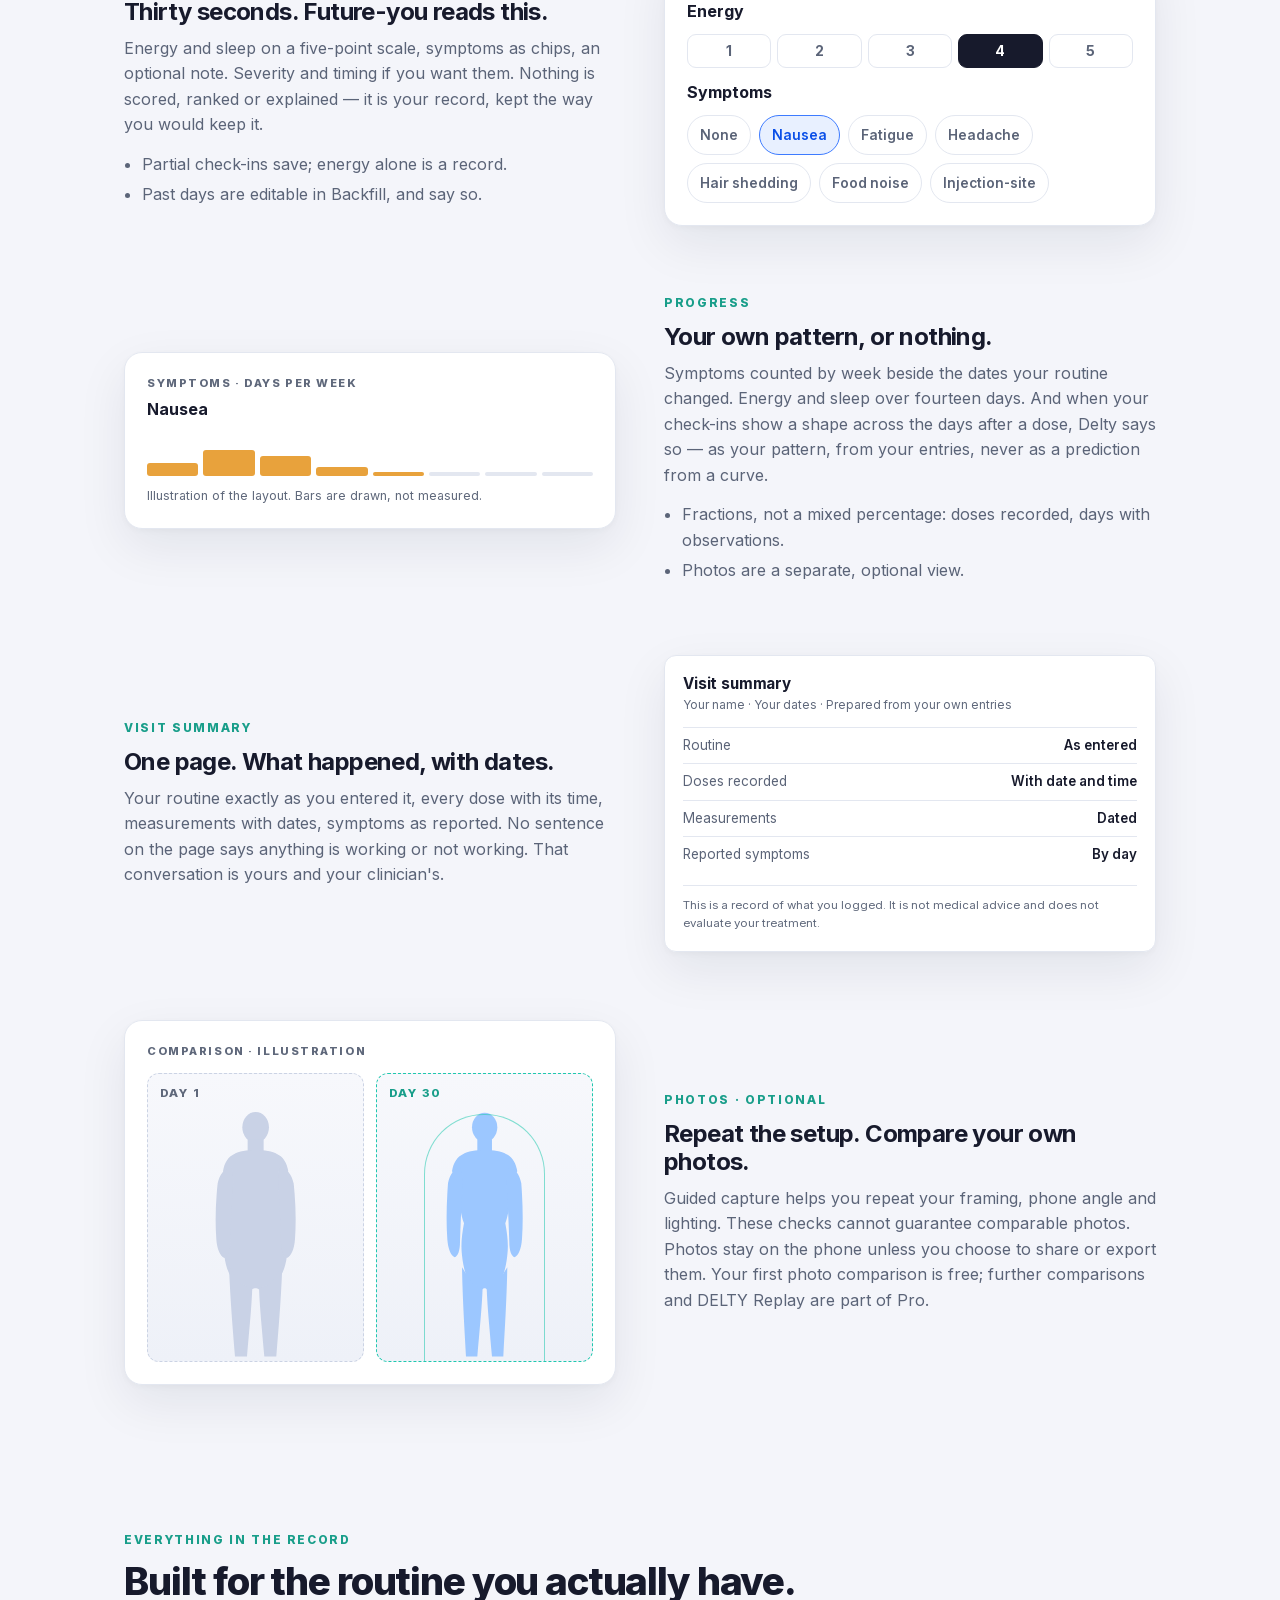
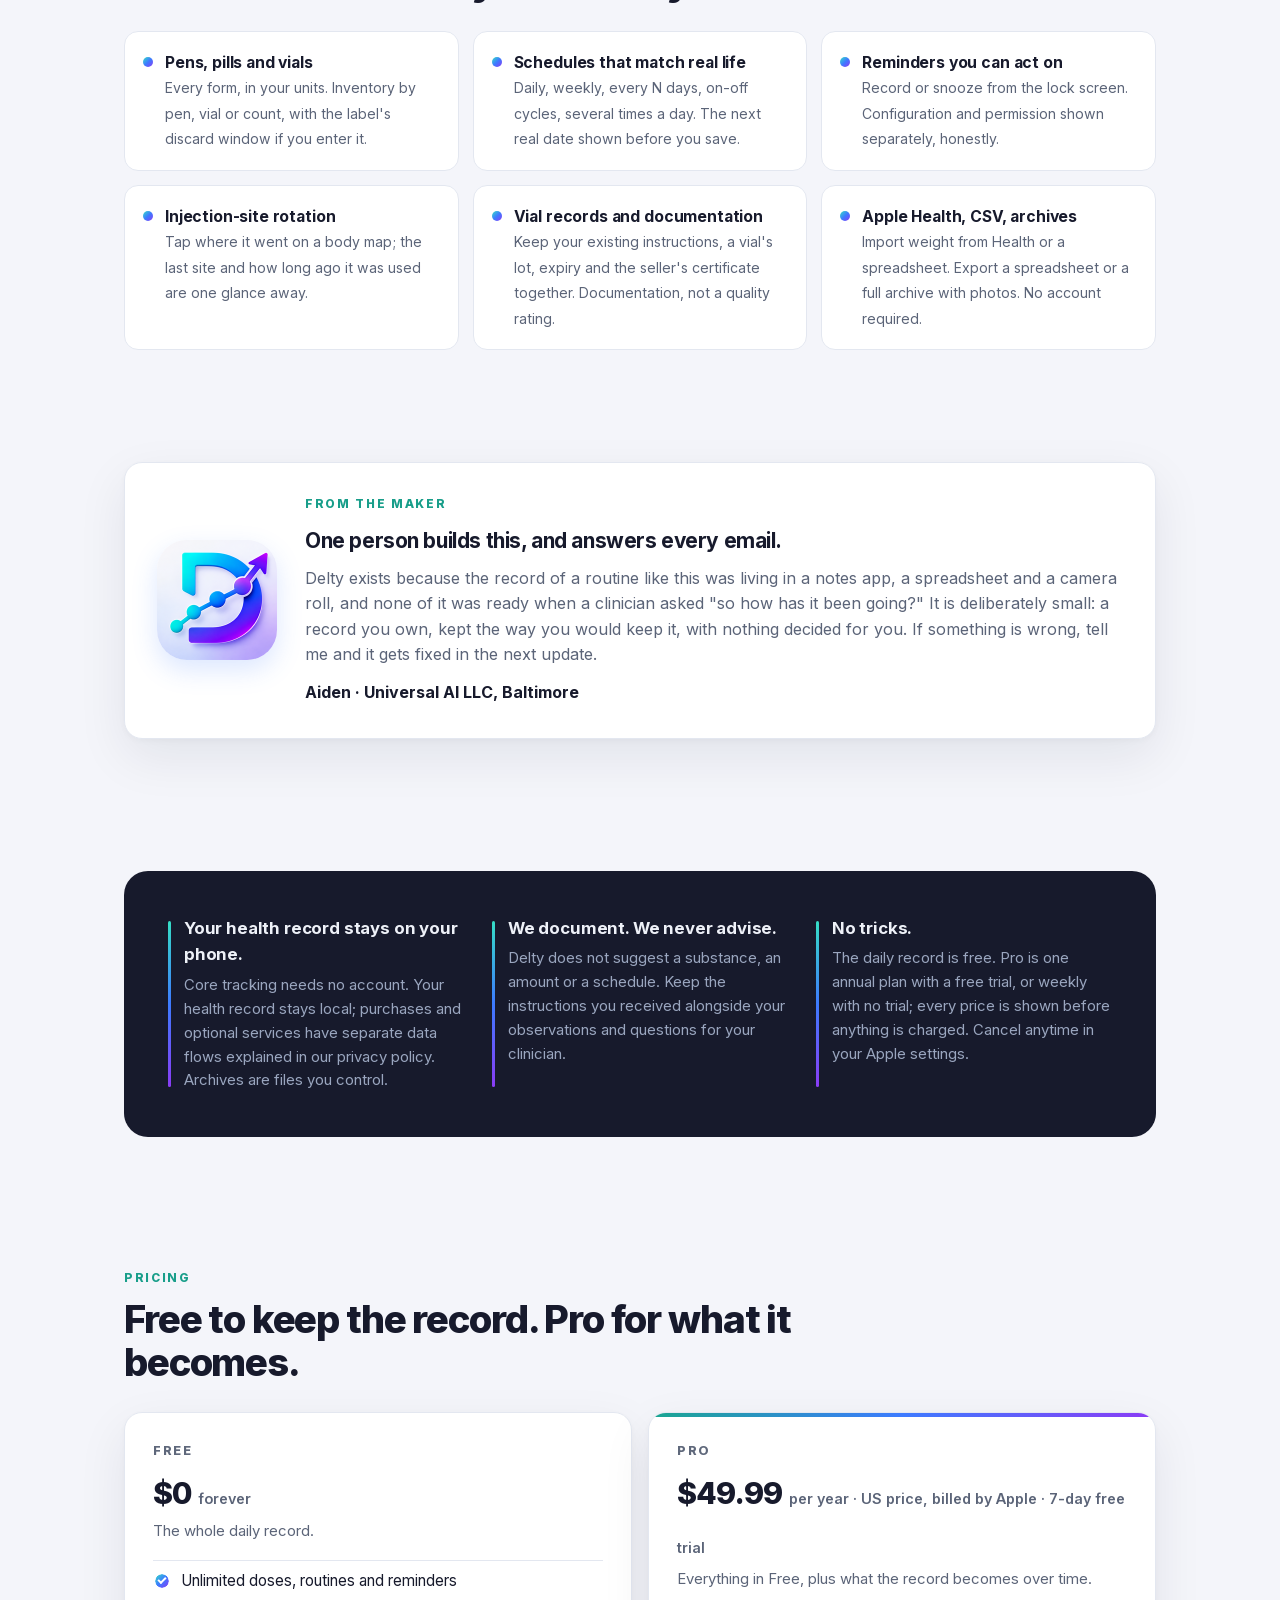
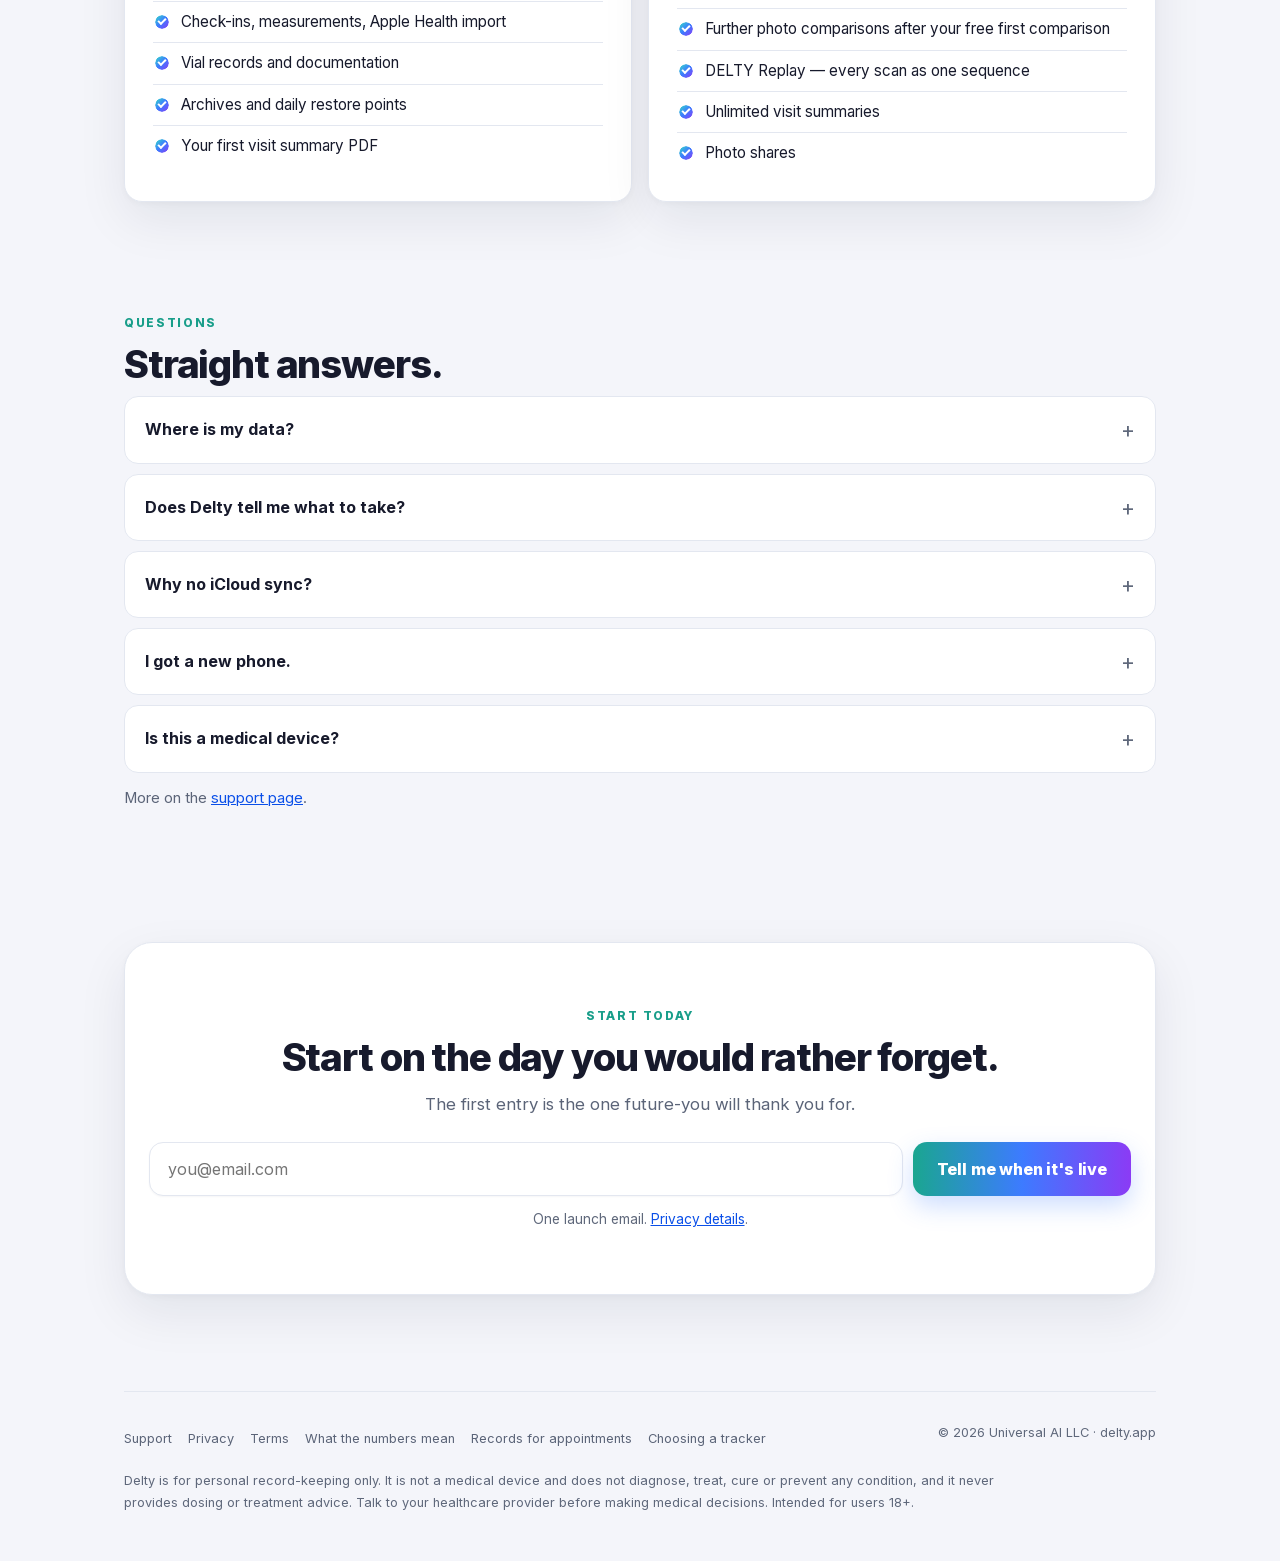
==== commit 8e347d0f: "Site quality: self-hosted Inter, AA contrast, canonical/main/robots/sitemap, JSON-LD, privacy launch" ====
--- a/index.html
+++ b/index.html
@@ -1,9 +1,10 @@
 <!doctype html>
 <html lang="en">
 <head>
-<meta charset="utf-8"><meta http-equiv="Content-Security-Policy" content="default-src 'self'; script-src 'sha256-rAkctFsw4QydCxAKb2LHbXP6EmbKxeNPRkfKqo6WjBg='; style-src 'self' 'unsafe-inline' https://fonts.googleapis.com; font-src https://fonts.gstatic.com; img-src 'self' data:; connect-src https://eelywdeipkraxgxtpfry.supabase.co; object-src 'none'; base-uri 'self'; form-action 'self'; upgrade-insecure-requests"><meta name="referrer" content="strict-origin-when-cross-origin">
+<meta charset="utf-8"><meta http-equiv="Content-Security-Policy" content="default-src 'self'; script-src 'sha256-rAkctFsw4QydCxAKb2LHbXP6EmbKxeNPRkfKqo6WjBg='; style-src 'self' 'unsafe-inline'; font-src 'self'; img-src 'self' data:; connect-src https://eelywdeipkraxgxtpfry.supabase.co; object-src 'none'; base-uri 'self'; form-action 'self'; upgrade-insecure-requests"><meta name="referrer" content="strict-origin-when-cross-origin">
 <meta name="viewport" content="width=device-width, initial-scale=1">
 <title>Delty — Your routine, on the record</title>
+<link rel="canonical" href="https://delty.app/">
 <meta name="description" content="Delty is a private daily record for people on a GLP-1 or peptide routine: doses, check-ins and measurements, a one-page visit summary for your clinician, and optional comparable photos. Your health record stays on your iPhone; optional services are explained in our privacy policy.">
 <meta property="og:title" content="Delty — Your routine, on the record">
 <meta property="og:description" content="Doses, check-ins and measurements in one private record. A one-page visit summary. Photos when you want them.">
@@ -20,14 +21,27 @@
 <meta name="twitter:title" content="Delty — Your routine, on the record">
 <meta name="twitter:description" content="Doses, check-ins and measurements in one private record. A one-page visit summary. Photos when you want them.">
 <meta name="twitter:image" content="https://delty.app/assets/og.png">
-<link rel="preconnect" href="https://fonts.googleapis.com">
-<link rel="preconnect" href="https://fonts.gstatic.com" crossorigin>
-<link href="https://fonts.googleapis.com/css2?family=Inter:wght@400;500;600;700;800&display=swap" rel="stylesheet">
+<!-- Inter is self-hosted (Google's own latin/latin-ext woff2 slices in /assets/fonts): no third-party connection before first paint. -->
+<link rel="preload" as="font" type="font/woff2" crossorigin href="/assets/fonts/Inter-400-latin.woff2">
+<link rel="preload" as="font" type="font/woff2" crossorigin href="/assets/fonts/Inter-600-latin.woff2">
+<link rel="preload" as="font" type="font/woff2" crossorigin href="/assets/fonts/Inter-800-latin.woff2">
+<style>
+@font-face{font-family:'Inter';font-style:normal;font-weight:400;font-display:swap;src:url(/assets/fonts/Inter-400-latin-ext.woff2) format('woff2');unicode-range:U+0100-02BA, U+02BD-02C5, U+02C7-02CC, U+02CE-02D7, U+02DD-02FF, U+0304, U+0308, U+0329, U+1D00-1DBF, U+1E00-1E9F, U+1EF2-1EFF, U+2020, U+20A0-20AB, U+20AD-20C4, U+2113, U+2C60-2C7F, U+A720-A7FF;}
+@font-face{font-family:'Inter';font-style:normal;font-weight:400;font-display:swap;src:url(/assets/fonts/Inter-400-latin.woff2) format('woff2');unicode-range:U+0000-00FF, U+0131, U+0152-0153, U+02BB-02BC, U+02C6, U+02DA, U+02DC, U+0304, U+0308, U+0329, U+2000-206F, U+20AC, U+2122, U+2191, U+2193, U+2212, U+2215, U+FEFF, U+FFFD;}
+@font-face{font-family:'Inter';font-style:normal;font-weight:500;font-display:swap;src:url(/assets/fonts/Inter-500-latin-ext.woff2) format('woff2');unicode-range:U+0100-02BA, U+02BD-02C5, U+02C7-02CC, U+02CE-02D7, U+02DD-02FF, U+0304, U+0308, U+0329, U+1D00-1DBF, U+1E00-1E9F, U+1EF2-1EFF, U+2020, U+20A0-20AB, U+20AD-20C4, U+2113, U+2C60-2C7F, U+A720-A7FF;}
+@font-face{font-family:'Inter';font-style:normal;font-weight:500;font-display:swap;src:url(/assets/fonts/Inter-500-latin.woff2) format('woff2');unicode-range:U+0000-00FF, U+0131, U+0152-0153, U+02BB-02BC, U+02C6, U+02DA, U+02DC, U+0304, U+0308, U+0329, U+2000-206F, U+20AC, U+2122, U+2191, U+2193, U+2212, U+2215, U+FEFF, U+FFFD;}
+@font-face{font-family:'Inter';font-style:normal;font-weight:600;font-display:swap;src:url(/assets/fonts/Inter-600-latin-ext.woff2) format('woff2');unicode-range:U+0100-02BA, U+02BD-02C5, U+02C7-02CC, U+02CE-02D7, U+02DD-02FF, U+0304, U+0308, U+0329, U+1D00-1DBF, U+1E00-1E9F, U+1EF2-1EFF, U+2020, U+20A0-20AB, U+20AD-20C4, U+2113, U+2C60-2C7F, U+A720-A7FF;}
+@font-face{font-family:'Inter';font-style:normal;font-weight:600;font-display:swap;src:url(/assets/fonts/Inter-600-latin.woff2) format('woff2');unicode-range:U+0000-00FF, U+0131, U+0152-0153, U+02BB-02BC, U+02C6, U+02DA, U+02DC, U+0304, U+0308, U+0329, U+2000-206F, U+20AC, U+2122, U+2191, U+2193, U+2212, U+2215, U+FEFF, U+FFFD;}
+@font-face{font-family:'Inter';font-style:normal;font-weight:700;font-display:swap;src:url(/assets/fonts/Inter-700-latin-ext.woff2) format('woff2');unicode-range:U+0100-02BA, U+02BD-02C5, U+02C7-02CC, U+02CE-02D7, U+02DD-02FF, U+0304, U+0308, U+0329, U+1D00-1DBF, U+1E00-1E9F, U+1EF2-1EFF, U+2020, U+20A0-20AB, U+20AD-20C4, U+2113, U+2C60-2C7F, U+A720-A7FF;}
+@font-face{font-family:'Inter';font-style:normal;font-weight:700;font-display:swap;src:url(/assets/fonts/Inter-700-latin.woff2) format('woff2');unicode-range:U+0000-00FF, U+0131, U+0152-0153, U+02BB-02BC, U+02C6, U+02DA, U+02DC, U+0304, U+0308, U+0329, U+2000-206F, U+20AC, U+2122, U+2191, U+2193, U+2212, U+2215, U+FEFF, U+FFFD;}
+@font-face{font-family:'Inter';font-style:normal;font-weight:800;font-display:swap;src:url(/assets/fonts/Inter-800-latin-ext.woff2) format('woff2');unicode-range:U+0100-02BA, U+02BD-02C5, U+02C7-02CC, U+02CE-02D7, U+02DD-02FF, U+0304, U+0308, U+0329, U+1D00-1DBF, U+1E00-1E9F, U+1EF2-1EFF, U+2020, U+20A0-20AB, U+20AD-20C4, U+2113, U+2C60-2C7F, U+A720-A7FF;}
+@font-face{font-family:'Inter';font-style:normal;font-weight:800;font-display:swap;src:url(/assets/fonts/Inter-800-latin.woff2) format('woff2');unicode-range:U+0000-00FF, U+0131, U+0152-0153, U+02BB-02BC, U+02C6, U+02DA, U+02DC, U+0304, U+0308, U+0329, U+2000-206F, U+20AC, U+2122, U+2191, U+2193, U+2212, U+2215, U+FEFF, U+FFFD;}
+</style>
 <style>
   :root{
     --bg:#F4F5FA; --panel:#FFFFFF; --panel2:#EEF1F8;
-    --ink:#171A2C; --dim:#5B6478; --faint:#6F7A90;
-    --teal:#1FC8AE; --teal-deep:#1AA690; --teal-text:#199E8A; --blue:#3D7BFF; --violet:#8B3BF5;
+    --ink:#171A2C; --dim:#5B6478; --faint:#5F687B;
+    --teal:#1FC8AE; --teal-deep:#1AA690; --teal-text:#199E8A; --blue:#3D7BFF; --blue-text:#0A4FE8; --violet:#8B3BF5;
     --line:#E3E7F0; --line-strong:#CBD3E4;
     --grad:linear-gradient(90deg,var(--teal-deep),var(--blue),var(--violet));
     --grad-soft:linear-gradient(135deg,#35E0C5,#3D7BFF,#8B3BF5);
@@ -41,7 +55,7 @@
     font-family:Inter,-apple-system,BlinkMacSystemFont,"SF Pro Text","Segoe UI",sans-serif;
     line-height:1.6; -webkit-font-smoothing:antialiased; overflow-x:hidden;
   }
-  a{color:var(--blue)}
+  a{color:var(--blue-text)}
   img{max-width:100%}
   .wrap{max-width:1080px;margin:0 auto;padding:0 24px}
 
@@ -57,6 +71,7 @@
   .logo img{width:34px;height:34px;border-radius:10px;box-shadow:0 4px 14px rgba(61,123,255,.18)}
   nav{display:flex;align-items:center;gap:22px}
   nav a{font-size:.92rem;font-weight:600;color:var(--dim);text-decoration:none}
+  nav a:not(.pill){display:inline-block;padding:6px 4px;margin:-6px -4px}
   nav a:hover{color:var(--ink)}
   nav .pill{padding:10px 16px;border-radius:999px;background:var(--ink);color:#fff;font-weight:700}
   nav .pill:hover{color:#fff;opacity:.9}
@@ -111,23 +126,23 @@
   .screen .notch{position:absolute;top:10px;left:50%;transform:translateX(-50%);width:96px;height:28px;border-radius:999px;background:#0b0e18}
   .screen .body{padding:22px 16px 0;flex:1}
   .s-head{display:flex;justify-content:space-between;align-items:flex-end}
-  .s-head h4{font-size:20px;letter-spacing:-.02em;font-weight:800}
+  .s-head .ttl{font-size:20px;letter-spacing:-.02em;font-weight:800;line-height:1.6;margin:0}
   .s-head small{display:block;color:var(--dim);font-weight:500;font-size:12px}
-  .s-head .day{font-size:12px;font-weight:700;color:var(--blue)}
+  .s-head .day{font-size:12px;font-weight:700;color:var(--blue-text)}
   .s-card{margin-top:14px;background:var(--panel);border:1px solid var(--line);border-radius:14px;padding:14px;box-shadow:0 6px 16px rgba(16,26,56,.05)}
   .s-card .k{font-size:9px;font-weight:800;letter-spacing:.14em;color:var(--faint)}
-  .s-card h5{font-size:14px;font-weight:700;margin-top:4px;letter-spacing:-.01em}
+  .s-card .ttl{font-size:14px;font-weight:700;margin:4px 0 0;letter-spacing:-.01em;line-height:1.3}
   .s-card .m{font-size:11px;color:var(--dim);margin-top:2px}
   .s-card .rec{margin-top:10px;height:36px;border-radius:10px;background:var(--grad);color:#fff;font-weight:800;font-size:13px;display:grid;place-items:center}
   .s-label{font-size:9px;font-weight:800;letter-spacing:.14em;color:var(--faint);margin:14px 0 6px}
   .s-row{display:flex;justify-content:space-between;align-items:center;padding:9px 0;border-top:1px solid var(--line);font-size:12px;font-weight:600}
   .s-row:first-child{border-top:none}
   .s-row small{display:block;font-weight:500;color:var(--dim);font-size:10px}
-  .s-row b{color:var(--blue);font-size:11px;font-weight:700}
+  .s-row b{color:var(--blue-text);font-size:11px;font-weight:700}
   .s-tabs{display:flex;justify-content:space-around;align-items:flex-end;padding:8px 10px 14px;border-top:1px solid var(--line);background:var(--panel);font-size:9px;font-weight:600;color:var(--faint)}
   .s-tabs span{display:flex;flex-direction:column;align-items:center;gap:4px}
   .s-tabs i{width:16px;height:16px;border-radius:4px;background:var(--line)}
-  .s-tabs .on{color:var(--blue)} .s-tabs .on i{background:var(--blue)}
+  .s-tabs .on{color:var(--blue-text)} .s-tabs .on i{background:var(--blue)}
   .s-tabs .rec{width:40px;height:40px;border-radius:50%;background:var(--grad-soft);margin-top:-22px;box-shadow:0 8px 18px rgba(61,123,255,.35);display:grid;place-items:center;color:#fff;font-size:20px;font-weight:300}
   .sample{position:absolute;bottom:-34px;left:50%;transform:translateX(-50%);font-size:.74rem;color:var(--faint);white-space:nowrap}
 
@@ -153,10 +168,10 @@
   .row li{margin:4px 0}
   .mock{background:var(--panel);border:1px solid var(--line);border-radius:var(--radius);padding:22px;box-shadow:var(--shadow)}
   .mock .k{font-size:.7rem;font-weight:800;letter-spacing:.14em;color:var(--faint)}
-  .mock h5{font-size:1rem;margin-top:6px}
+  .mock .ttl{font-size:1rem;font-weight:700;margin:6px 0 0;line-height:1.3}
   .chips{display:flex;flex-wrap:wrap;gap:8px;margin-top:12px}
   .chip{padding:8px 12px;border-radius:999px;border:1px solid var(--line);font-size:.86rem;font-weight:600;color:var(--dim);background:var(--panel)}
-  .chip.on{border-color:var(--blue);color:var(--blue);background:#E8F0FF}
+  .chip.on{border-color:var(--blue);color:var(--blue-text);background:#E8F0FF}
   .scale{display:flex;gap:6px;margin-top:12px}
   .scale span{flex:1;height:34px;border-radius:9px;border:1px solid var(--line);display:grid;place-items:center;font-size:.86rem;font-weight:700;color:var(--dim)}
   .scale span.on{background:var(--ink);color:#fff;border-color:var(--ink)}
@@ -164,7 +179,7 @@
   .weeks i{flex:1;border-radius:3px;background:var(--line)}
   .weeks i.w{background:#E8A23C}
   .page{background:var(--panel);border:1px solid var(--line);border-radius:12px;padding:18px;box-shadow:var(--shadow);font-size:.84rem}
-  .page h6{font-size:.95rem;letter-spacing:-.01em;margin-bottom:2px}
+  .page .ttl{font-size:.95rem;font-weight:700;letter-spacing:-.01em;margin:0 0 2px;line-height:1.3}
   .page .m{color:var(--faint);font-size:.74rem;margin-bottom:12px}
   .page table{width:100%;border-collapse:collapse}
   .page td{padding:7px 0;border-top:1px solid var(--line);color:var(--dim)}
@@ -180,7 +195,7 @@
 
   /* trust band */
   .band{background:var(--ink);color:#EEF1F8;border-radius:24px;padding:44px;display:grid;grid-template-columns:repeat(3,1fr);gap:28px;margin:20px 0}
-  .band h4{font-size:1.05rem;margin-bottom:6px;letter-spacing:-.01em}
+  .band h3{font-size:1.05rem;margin-bottom:6px;letter-spacing:-.01em}
   .band p{color:#9AA6BF;font-size:.93rem}
   .band .t{position:relative;padding-left:16px}
   .band .t::before{content:"";position:absolute;left:0;top:6px;bottom:6px;width:3px;border-radius:2px;background:var(--grad-soft)}
@@ -213,7 +228,7 @@
 
   footer{border-top:1px solid var(--line);padding:30px 0 48px;font-size:.8rem;color:var(--faint);line-height:1.7}
   footer .cols{display:flex;justify-content:space-between;gap:24px;flex-wrap:wrap}
-  footer a{color:var(--dim);text-decoration:none;margin-right:16px}
+  footer a{color:var(--dim);text-decoration:none;display:inline-block;padding:6px 4px;margin:0 12px 0 -4px}
   footer a:hover{color:var(--ink)}
 
   /* motion */
@@ -232,6 +247,26 @@
     .badge{width:100%;justify-content:center}
   }
 </style>
+<script type="application/ld+json">
+{
+  "@context": "https://schema.org",
+  "@type": "SoftwareApplication",
+  "name": "Delty: GLP-1 & Peptide Tracker",
+  "operatingSystem": "iOS",
+  "applicationCategory": "HealthApplication",
+  "url": "https://delty.app/",
+  "description": "Delty is a private daily record for people on a GLP-1 or peptide routine: doses, check-ins and measurements, a one-page visit summary for your clinician, and optional comparable photos. Your health record stays on your iPhone; optional services are explained in our privacy policy.",
+  "author": {
+    "@type": "Organization",
+    "name": "Universal AI LLC",
+    "url": "https://universalaillc.com"
+  },
+  "offers": [
+    { "@type": "Offer", "price": "0", "priceCurrency": "USD", "name": "Free" },
+    { "@type": "Offer", "price": "49.99", "priceCurrency": "USD", "name": "Delty Pro — annual" }
+  ]
+}
+</script>
 </head>
 <body>
 <div class="aurora" aria-hidden="true"><i class="a"></i><i class="b"></i><i class="c"></i></div>
@@ -242,6 +277,7 @@
     <nav><a href="#how">How it works</a><a href="#pricing">Pricing</a><a href="/visit-summary.html">Guides</a><a href="/support.html">Support</a><a class="pill" href="#join">Get notified</a></nav>
   </header>
 
+  <main>
   <section class="hero">
     <div>
       <span class="eyebrow"><i></i>iOS · Private by design</span>
@@ -273,10 +309,10 @@
           <div class="notch"></div>
           <div class="bar"><span>9:41</span><span>●●●</span></div>
           <div class="body">
-            <div class="s-head"><div><h4>Today</h4><small>Monday</small></div><span class="day">Day 12</span></div>
+            <div class="s-head"><div><div class="ttl">Today</div><small>Monday</small></div><span class="day">Day 12</span></div>
             <div class="s-card">
               <div class="k">NEXT SCHEDULED</div>
-              <h5>Your item · your amount</h5>
+              <div class="ttl">Your item · your amount</div>
               <div class="m">Your time · Not recorded</div>
               <div class="rec">Record</div>
             </div>
@@ -330,9 +366,9 @@
       </div>
       <div class="mock">
         <div class="k">TODAY · CHECK-IN</div>
-        <h5>Energy</h5>
+        <div class="ttl">Energy</div>
         <div class="scale"><span>1</span><span>2</span><span>3</span><span class="on">4</span><span>5</span></div>
-        <h5 style="margin-top:14px">Symptoms</h5>
+        <div class="ttl" style="margin-top:14px">Symptoms</div>
         <div class="chips"><span class="chip">None</span><span class="chip on">Nausea</span><span class="chip">Fatigue</span><span class="chip">Headache</span><span class="chip">Hair shedding</span><span class="chip">Food noise</span><span class="chip">Injection-site</span></div>
       </div>
     </div>
@@ -346,7 +382,7 @@
       </div>
       <div class="mock">
         <div class="k">SYMPTOMS · DAYS PER WEEK</div>
-        <h5>Nausea</h5>
+        <div class="ttl">Nausea</div>
         <div class="weeks"><i style="height:30%" class="w"></i><i style="height:60%" class="w"></i><i style="height:45%" class="w"></i><i style="height:20%" class="w"></i><i style="height:10%" class="w"></i><i style="height:10%"></i><i style="height:10%"></i><i style="height:10%"></i></div>
         <p style="font-size:.78rem;color:var(--faint);margin-top:10px">Illustration of the layout. Bars are drawn, not measured.</p>
       </div>
@@ -359,7 +395,7 @@
         <p>Your routine exactly as you entered it, every dose with its time, measurements with dates, symptoms as reported. No sentence on the page says anything is working or not working. That conversation is yours and your clinician's.</p>
       </div>
       <div class="page">
-        <h6>Visit summary</h6>
+        <div class="ttl">Visit summary</div>
         <div class="m">Your name · Your dates · Prepared from your own entries</div>
         <table>
           <tr><td>Routine</td><td>As entered</td></tr>
@@ -411,9 +447,9 @@
 
   <section class="rise">
     <div class="band">
-      <div class="t"><h4>Your health record stays on your phone.</h4><p>Core tracking needs no account. Your health record stays local; purchases and optional services have separate data flows explained in our privacy policy. Archives are files you control.</p></div>
-      <div class="t"><h4>We document. We never advise.</h4><p>Delty does not suggest a substance, an amount or a schedule. Keep the instructions you received alongside your observations and questions for your clinician.</p></div>
-      <div class="t"><h4>No tricks.</h4><p>The daily record is free. Pro is one annual plan with a free trial, or weekly with no trial; every price is shown before anything is charged. Cancel anytime in your Apple settings.</p></div>
+      <div class="t"><h3>Your health record stays on your phone.</h3><p>Core tracking needs no account. Your health record stays local; purchases and optional services have separate data flows explained in our privacy policy. Archives are files you control.</p></div>
+      <div class="t"><h3>We document. We never advise.</h3><p>Delty does not suggest a substance, an amount or a schedule. Keep the instructions you received alongside your observations and questions for your clinician.</p></div>
+      <div class="t"><h3>No tricks.</h3><p>The daily record is free. Pro is one annual plan with a free trial, or weekly with no trial; every price is shown before anything is charged. Cancel anytime in your Apple settings.</p></div>
     </div>
   </section>
 
@@ -471,6 +507,7 @@
       <p class="cta-note" role="status" aria-live="polite">One launch email. <a href="/privacy.html#launch-list">Privacy details</a>.</p>
     </div>
   </section>
+  </main>
 
   <footer>
     <div class="cols">
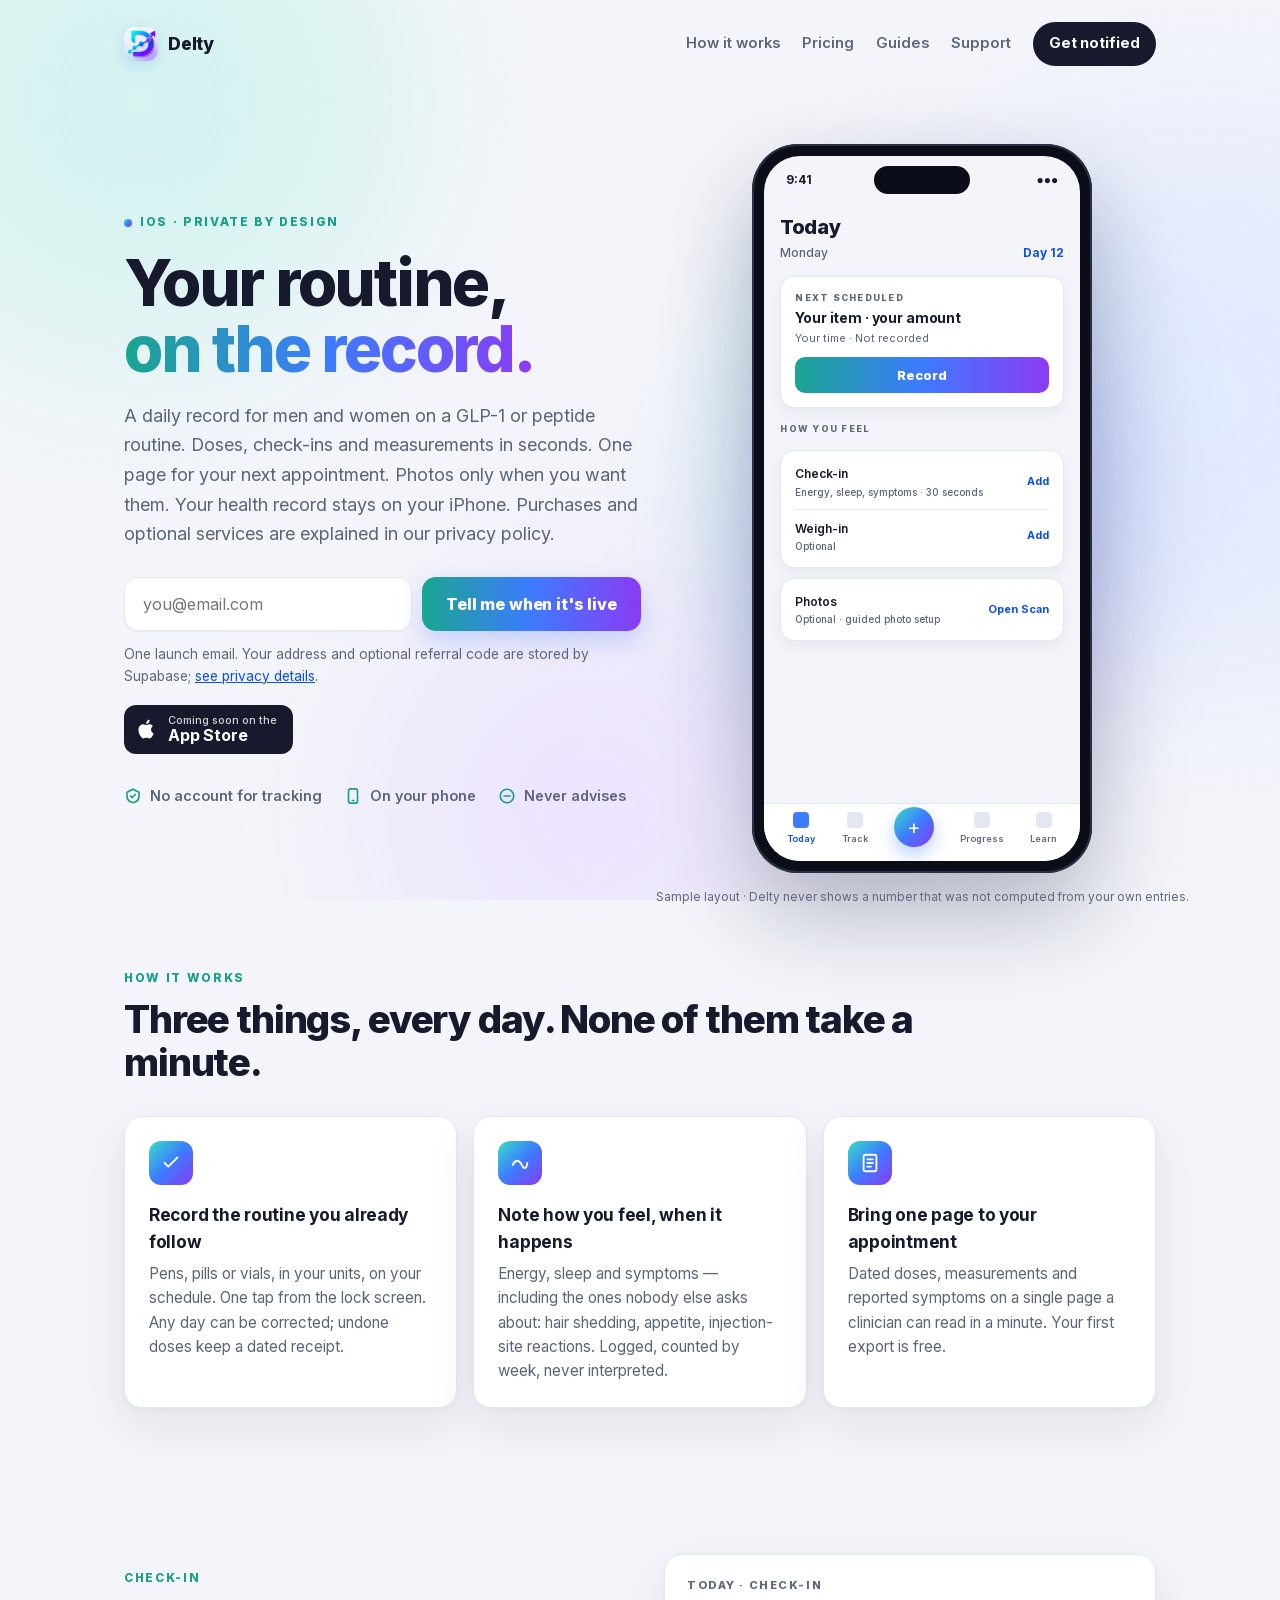
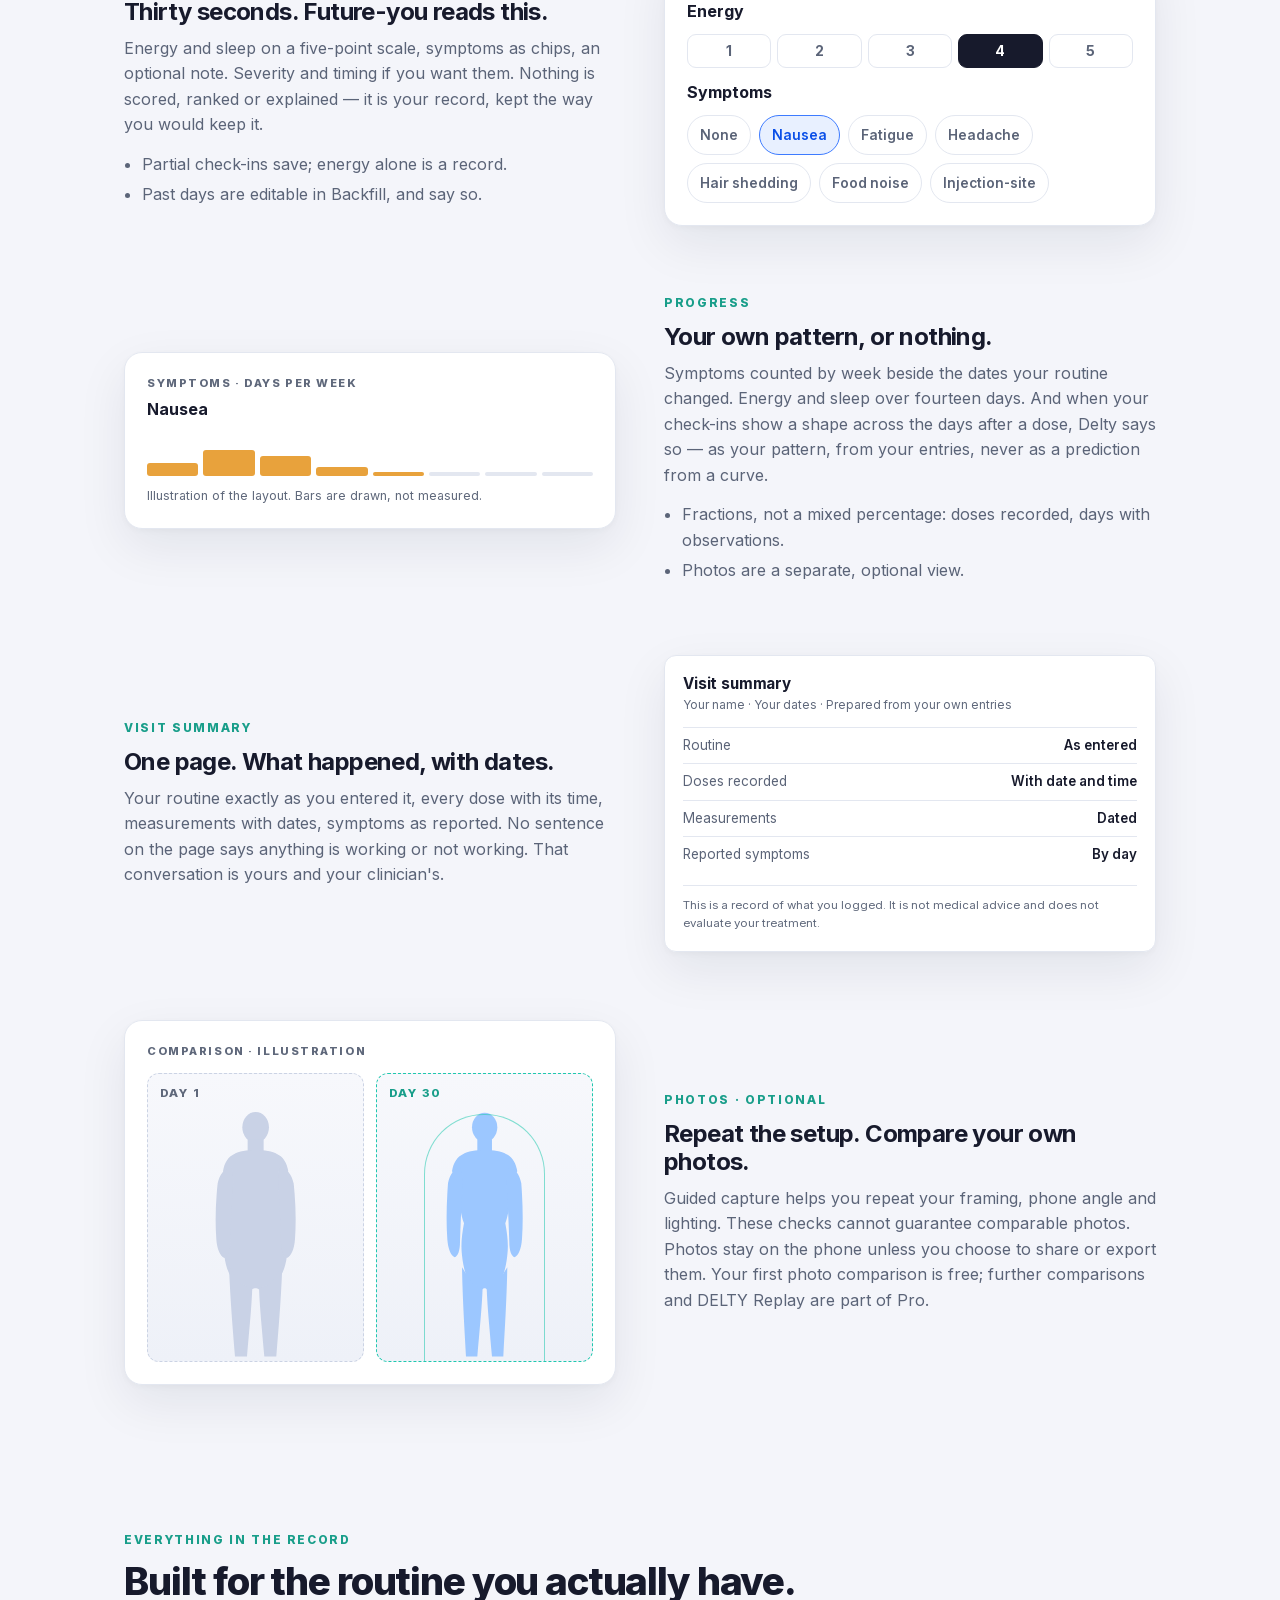
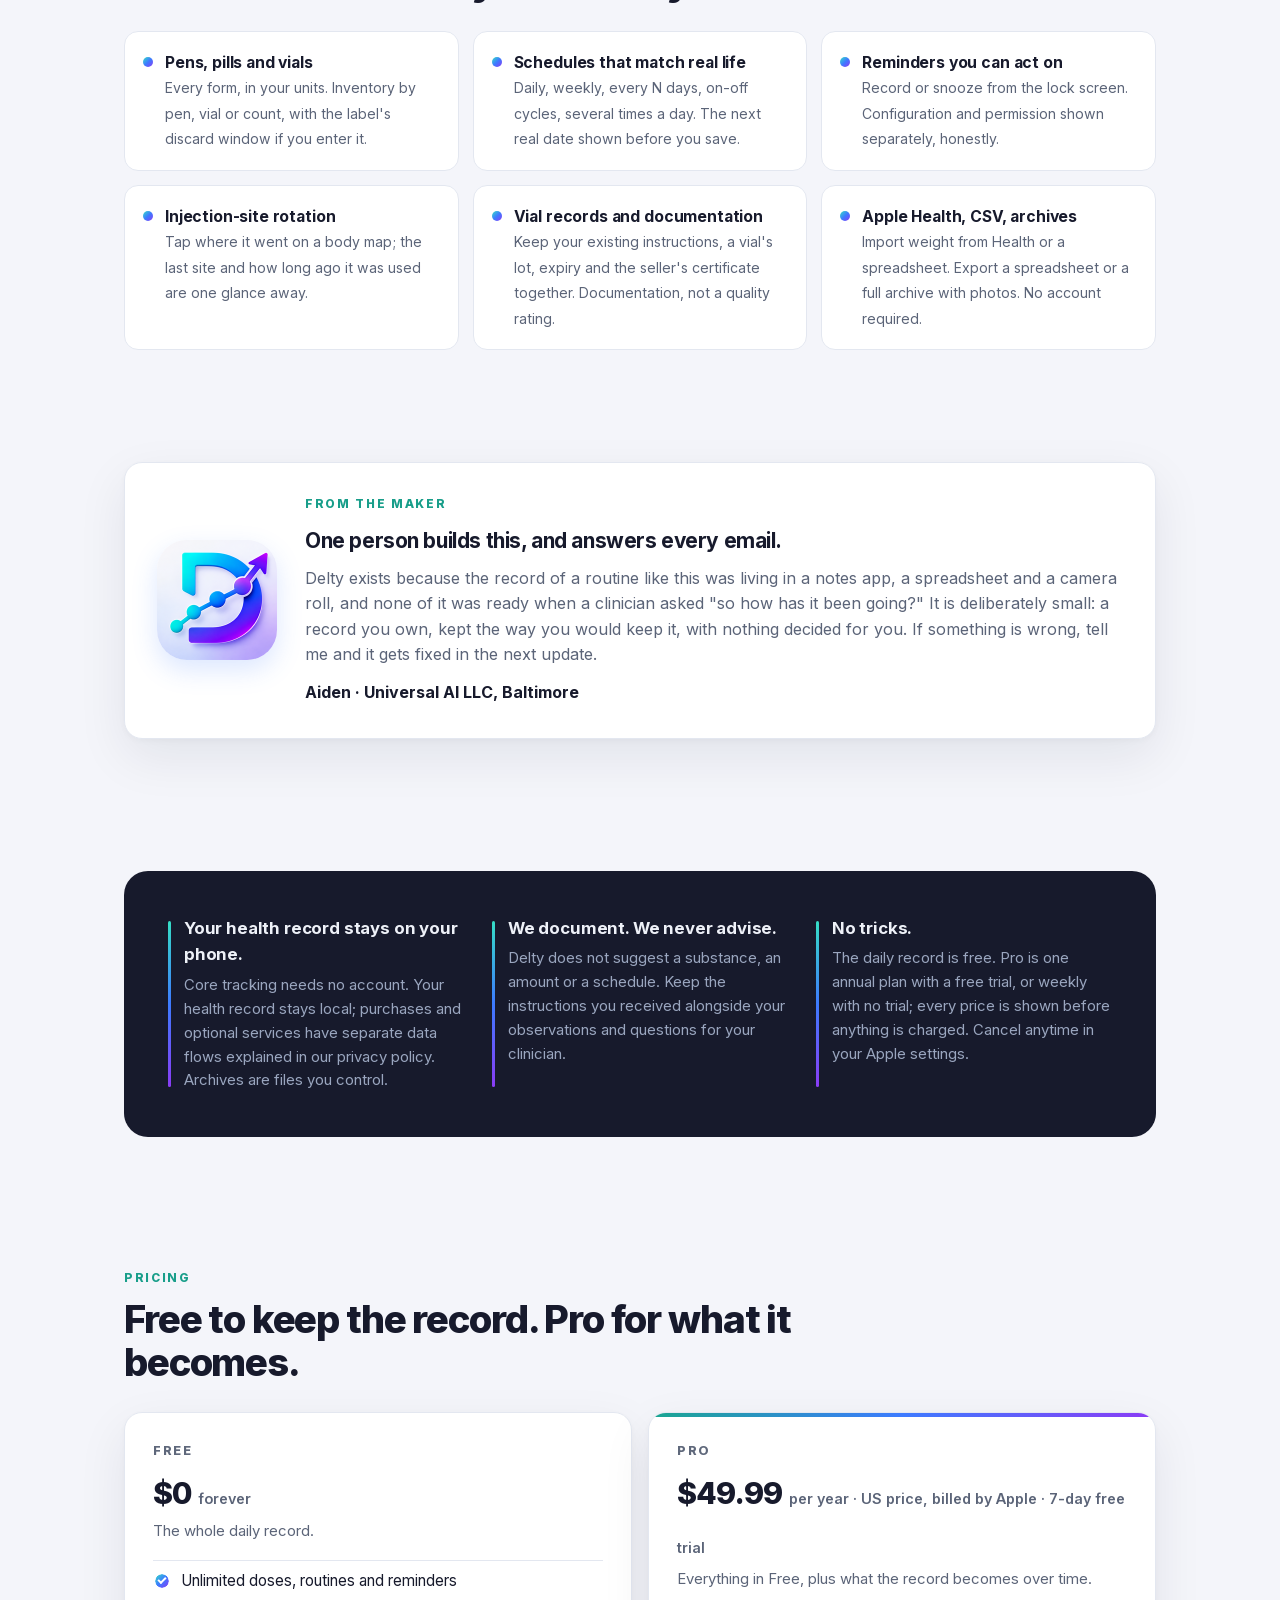
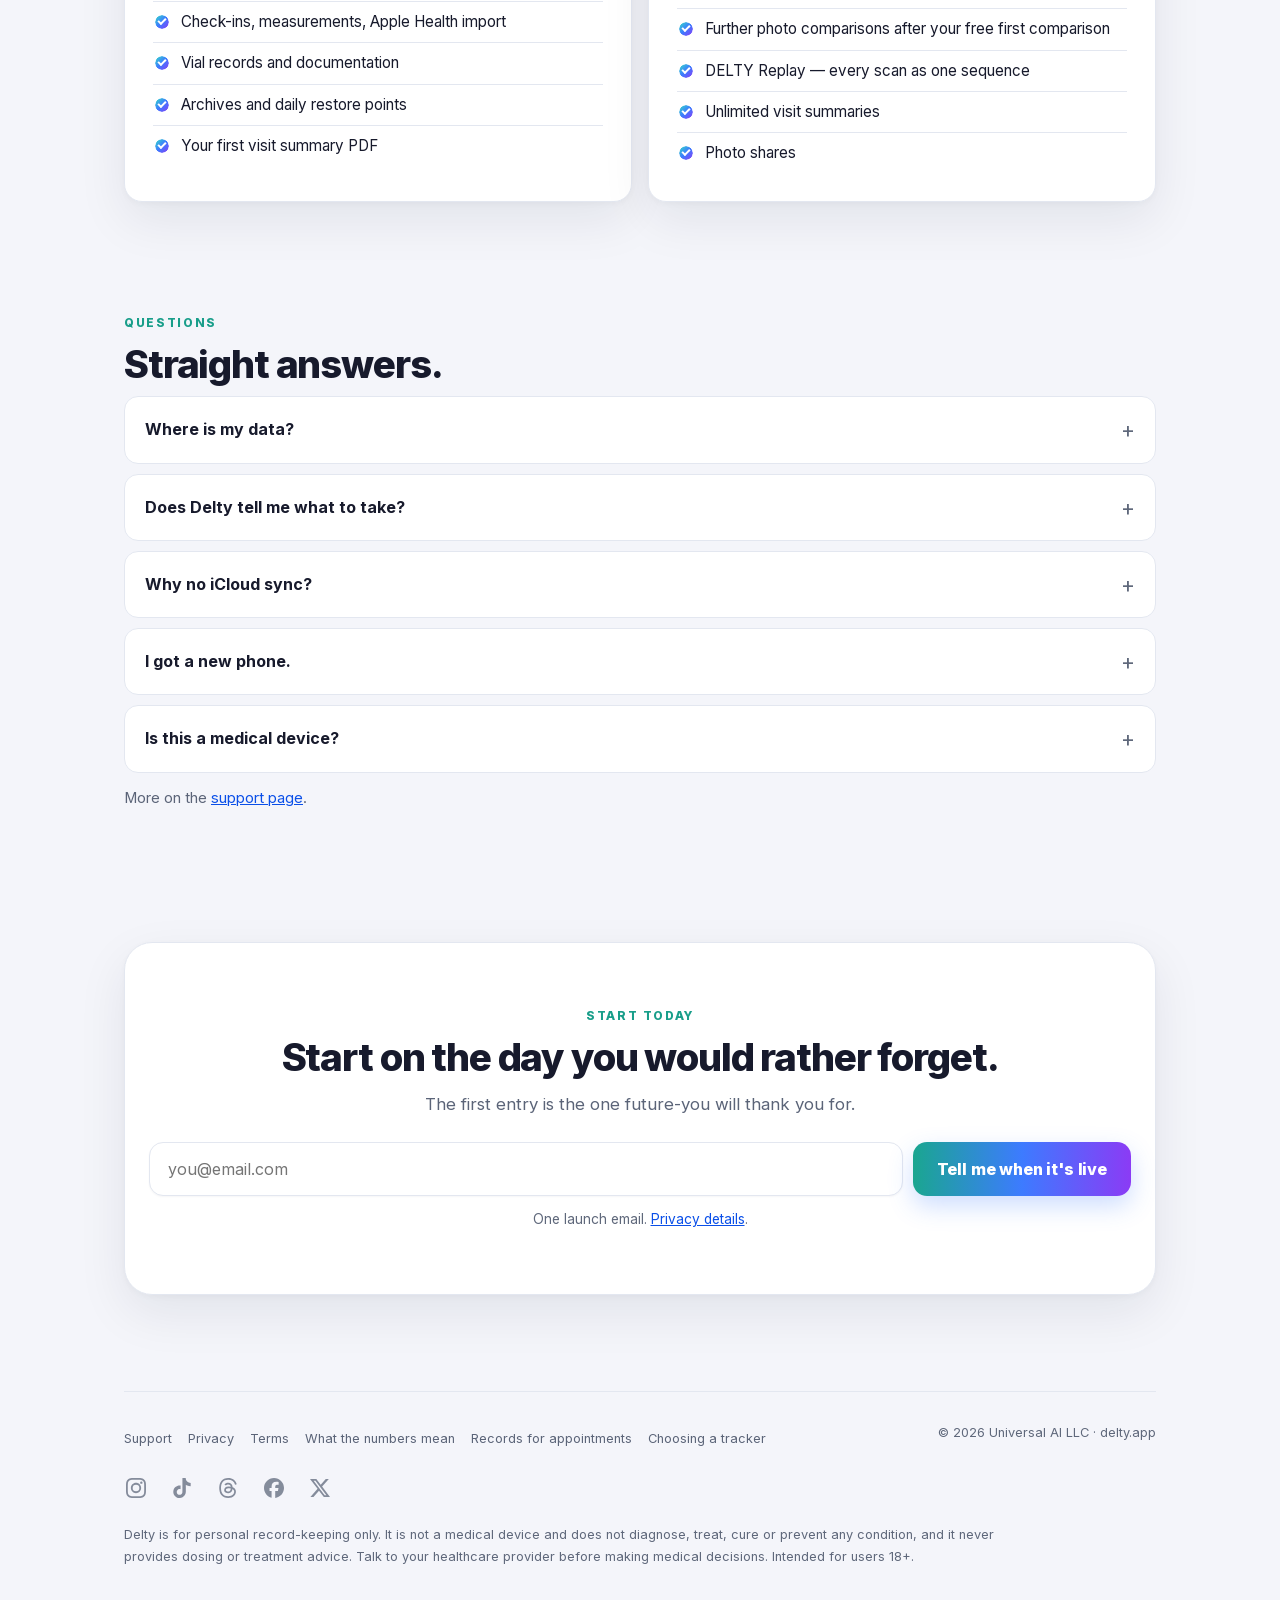
==== commit df5e9149: "Add social links (Instagram, TikTok, Threads, Facebook, X) to the footer Co-Authored-By: Claude Opus" ====
--- a/index.html
+++ b/index.html
@@ -1,7 +1,7 @@
 <!doctype html>
 <html lang="en">
 <head>
-<meta charset="utf-8"><meta http-equiv="Content-Security-Policy" content="default-src 'self'; script-src 'sha256-rAkctFsw4QydCxAKb2LHbXP6EmbKxeNPRkfKqo6WjBg='; style-src 'self' 'unsafe-inline'; font-src 'self'; img-src 'self' data:; connect-src https://eelywdeipkraxgxtpfry.supabase.co; object-src 'none'; base-uri 'self'; form-action 'self'; upgrade-insecure-requests"><meta name="referrer" content="strict-origin-when-cross-origin">
+<meta charset="utf-8"><meta http-equiv="Content-Security-Policy" content="default-src 'self'; script-src 'sha256-rAkctFsw4QydCxAKb2LHbXP6EmbKxeNPRkfKqo6WjBg='; style-src 'self' 'unsafe-inline'; font-src 'self'; img-src 'self' data:; connect-src 'self' https://eelywdeipkraxgxtpfry.supabase.co; object-src 'none'; base-uri 'self'; form-action 'self'; upgrade-insecure-requests"><meta name="referrer" content="strict-origin-when-cross-origin">
 <meta name="viewport" content="width=device-width, initial-scale=1">
 <title>Delty — Your routine, on the record</title>
 <link rel="canonical" href="https://delty.app/">
@@ -36,7 +36,12 @@
 @font-face{font-family:'Inter';font-style:normal;font-weight:700;font-display:swap;src:url(/assets/fonts/Inter-700-latin.woff2) format('woff2');unicode-range:U+0000-00FF, U+0131, U+0152-0153, U+02BB-02BC, U+02C6, U+02DA, U+02DC, U+0304, U+0308, U+0329, U+2000-206F, U+20AC, U+2122, U+2191, U+2193, U+2212, U+2215, U+FEFF, U+FFFD;}
 @font-face{font-family:'Inter';font-style:normal;font-weight:800;font-display:swap;src:url(/assets/fonts/Inter-800-latin-ext.woff2) format('woff2');unicode-range:U+0100-02BA, U+02BD-02C5, U+02C7-02CC, U+02CE-02D7, U+02DD-02FF, U+0304, U+0308, U+0329, U+1D00-1DBF, U+1E00-1E9F, U+1EF2-1EFF, U+2020, U+20A0-20AB, U+20AD-20C4, U+2113, U+2C60-2C7F, U+A720-A7FF;}
 @font-face{font-family:'Inter';font-style:normal;font-weight:800;font-display:swap;src:url(/assets/fonts/Inter-800-latin.woff2) format('woff2');unicode-range:U+0000-00FF, U+0131, U+0152-0153, U+02BB-02BC, U+02C6, U+02DA, U+02DC, U+0304, U+0308, U+0329, U+2000-206F, U+20AC, U+2122, U+2191, U+2193, U+2212, U+2215, U+FEFF, U+FFFD;}
-</style>
+      .socials { display: flex; flex-wrap: wrap; gap: 2px; }
+      .socials a { display: inline-flex; align-items: center; justify-content: center; width: 44px; height: 44px; border-radius: 10px; color: inherit; opacity: .75; }
+      .socials a:hover, .socials a:focus-visible { opacity: 1; }
+      footer .socials { margin: 10px 0 0 -10px; }
+      footer nav.socials a { display: inline-flex; margin: 0; padding: 0; }
+    </style>
 <style>
   :root{
     --bg:#F4F5FA; --panel:#FFFFFF; --panel2:#EEF1F8;
@@ -514,7 +519,14 @@
       <div><a href="/support.html">Support</a><a href="/privacy.html">Privacy</a><a href="/terms.html">Terms</a><a href="/reconstitution.html">What the numbers mean</a><a href="/visit-summary.html">Records for appointments</a><a href="/choose-a-tracker.html">Choosing a tracker</a></div>
       <div>© 2026 Universal AI LLC · delty.app</div>
     </div>
-    <p style="margin-top:14px;max-width:70em">Delty is for personal record-keeping only. It is not a medical device and does not diagnose, treat,
+    <nav class="socials" aria-label="Social media">
+          <a href="https://www.instagram.com/delty.app/" target="_blank" rel="me noopener" aria-label="Instagram" title="Instagram"><svg viewBox="0 0 24 24" width="20" height="20" aria-hidden="true" focusable="false"><path fill="currentColor" d="M7.0301.084c-1.2768.0602-2.1487.264-2.911.5634-.7888.3075-1.4575.72-2.1228 1.3877-.6652.6677-1.075 1.3368-1.3802 2.127-.2954.7638-.4956 1.6365-.552 2.914-.0564 1.2775-.0689 1.6882-.0626 4.947.0062 3.2586.0206 3.6671.0825 4.9473.061 1.2765.264 2.1482.5635 2.9107.308.7889.72 1.4573 1.388 2.1228.6679.6655 1.3365 1.0743 2.1285 1.38.7632.295 1.6361.4961 2.9134.552 1.2773.056 1.6884.069 4.9462.0627 3.2578-.0062 3.668-.0207 4.9478-.0814 1.28-.0607 2.147-.2652 2.9098-.5633.7889-.3086 1.4578-.72 2.1228-1.3881.665-.6682 1.0745-1.3378 1.3795-2.1284.2957-.7632.4966-1.636.552-2.9124.056-1.2809.0692-1.6898.063-4.948-.0063-3.2583-.021-3.6668-.0817-4.9465-.0607-1.2797-.264-2.1487-.5633-2.9117-.3084-.7889-.72-1.4568-1.3876-2.1228C21.2982 1.33 20.628.9208 19.8378.6165 19.074.321 18.2017.1197 16.9244.0645 15.6471.0093 15.236-.005 11.977.0014 8.718.0076 8.31.0215 7.0301.0839m.1402 21.6932c-1.17-.0509-1.8053-.2453-2.2287-.408-.5606-.216-.96-.4771-1.3819-.895-.422-.4178-.6811-.8186-.9-1.378-.1644-.4234-.3624-1.058-.4171-2.228-.0595-1.2645-.072-1.6442-.079-4.848-.007-3.2037.0053-3.583.0607-4.848.05-1.169.2456-1.805.408-2.2282.216-.5613.4762-.96.895-1.3816.4188-.4217.8184-.6814 1.3783-.9003.423-.1651 1.0575-.3614 2.227-.4171 1.2655-.06 1.6447-.072 4.848-.079 3.2033-.007 3.5835.005 4.8495.0608 1.169.0508 1.8053.2445 2.228.408.5608.216.96.4754 1.3816.895.4217.4194.6816.8176.9005 1.3787.1653.4217.3617 1.056.4169 2.2263.0602 1.2655.0739 1.645.0796 4.848.0058 3.203-.0055 3.5834-.061 4.848-.051 1.17-.245 1.8055-.408 2.2294-.216.5604-.4763.96-.8954 1.3814-.419.4215-.8181.6811-1.3783.9-.4224.1649-1.0577.3617-2.2262.4174-1.2656.0595-1.6448.072-4.8493.079-3.2045.007-3.5825-.006-4.848-.0608M16.953 5.5864A1.44 1.44 0 1 0 18.39 4.144a1.44 1.44 0 0 0-1.437 1.4424M5.8385 12.012c.0067 3.4032 2.7706 6.1557 6.173 6.1493 3.4026-.0065 6.157-2.7701 6.1506-6.1733-.0065-3.4032-2.771-6.1565-6.174-6.1498-3.403.0067-6.156 2.771-6.1496 6.1738M8 12.0077a4 4 0 1 1 4.008 3.9921A3.9996 3.9996 0 0 1 8 12.0077"/></svg></a>
+          <a href="https://www.tiktok.com/@delty.app" target="_blank" rel="me noopener" aria-label="TikTok" title="TikTok"><svg viewBox="0 0 24 24" width="20" height="20" aria-hidden="true" focusable="false"><path fill="currentColor" d="M12.525.02c1.31-.02 2.61-.01 3.91-.02.08 1.53.63 3.09 1.75 4.17 1.12 1.11 2.7 1.62 4.24 1.79v4.03c-1.44-.05-2.89-.35-4.2-.97-.57-.26-1.1-.59-1.62-.93-.01 2.92.01 5.84-.02 8.75-.08 1.4-.54 2.79-1.35 3.94-1.31 1.92-3.58 3.17-5.91 3.21-1.43.08-2.86-.31-4.08-1.03-2.02-1.19-3.44-3.37-3.65-5.71-.02-.5-.03-1-.01-1.49.18-1.9 1.12-3.72 2.58-4.96 1.66-1.44 3.98-2.13 6.15-1.72.02 1.48-.04 2.96-.04 4.44-.99-.32-2.15-.23-3.02.37-.63.41-1.11 1.04-1.36 1.75-.21.51-.15 1.07-.14 1.61.24 1.64 1.82 3.02 3.5 2.87 1.12-.01 2.19-.66 2.77-1.61.19-.33.4-.67.41-1.06.1-1.79.06-3.57.07-5.36.01-4.03-.01-8.05.02-12.07z"/></svg></a>
+          <a href="https://www.threads.com/@delty.app" target="_blank" rel="me noopener" aria-label="Threads" title="Threads"><svg viewBox="0 0 24 24" width="20" height="20" aria-hidden="true" focusable="false"><path fill="currentColor" d="M12.186 24h-.007c-3.581-.024-6.334-1.205-8.184-3.509C2.35 18.44 1.5 15.586 1.472 12.01v-.017c.03-3.579.879-6.43 2.525-8.482C5.845 1.205 8.6.024 12.18 0h.014c2.746.02 5.043.725 6.826 2.098 1.677 1.29 2.858 3.13 3.509 5.467l-2.04.569c-1.104-3.96-3.898-5.984-8.304-6.015-2.91.022-5.11.936-6.54 2.717C4.307 6.504 3.616 8.914 3.589 12c.027 3.086.718 5.496 2.057 7.164 1.43 1.783 3.631 2.698 6.54 2.717 2.623-.02 4.358-.631 5.8-2.045 1.647-1.613 1.618-3.593 1.09-4.798-.31-.71-.873-1.3-1.634-1.75-.192 1.352-.622 2.446-1.284 3.272-.886 1.102-2.14 1.704-3.73 1.79-1.202.065-2.361-.218-3.259-.801-1.063-.689-1.685-1.74-1.752-2.964-.065-1.19.408-2.285 1.33-3.082.88-.76 2.119-1.207 3.583-1.291a13.853 13.853 0 0 1 3.02.142c-.126-.742-.375-1.332-.75-1.757-.513-.586-1.308-.883-2.359-.89h-.029c-.844 0-1.992.232-2.721 1.32L7.734 7.847c.98-1.454 2.568-2.256 4.478-2.256h.044c3.194.02 5.097 1.975 5.287 5.388.108.046.216.094.321.142 1.49.7 2.58 1.761 3.154 3.07.797 1.82.871 4.79-1.548 7.158-1.85 1.81-4.094 2.628-7.277 2.65Zm1.003-11.69c-.242 0-.487.007-.739.021-1.836.103-2.98.946-2.916 2.143.067 1.256 1.452 1.839 2.784 1.767 1.224-.065 2.818-.543 3.086-3.71a10.5 10.5 0 0 0-2.215-.221z"/></svg></a>
+          <a href="https://www.facebook.com/deltyapp" target="_blank" rel="me noopener" aria-label="Facebook" title="Facebook"><svg viewBox="0 0 24 24" width="20" height="20" aria-hidden="true" focusable="false"><path fill="currentColor" d="M9.101 23.691v-7.98H6.627v-3.667h2.474v-1.58c0-4.085 1.848-5.978 5.858-5.978.401 0 .955.042 1.468.103a8.68 8.68 0 0 1 1.141.195v3.325a8.623 8.623 0 0 0-.653-.036 26.805 26.805 0 0 0-.733-.009c-.707 0-1.259.096-1.675.309a1.686 1.686 0 0 0-.679.622c-.258.42-.374.995-.374 1.752v1.297h3.919l-.386 2.103-.287 1.564h-3.246v8.245C19.396 23.238 24 18.179 24 12.044c0-6.627-5.373-12-12-12s-12 5.373-12 12c0 5.628 3.874 10.35 9.101 11.647Z"/></svg></a>
+          <a href="https://x.com/deltyapp" target="_blank" rel="me noopener" aria-label="X" title="X"><svg viewBox="0 0 24 24" width="20" height="20" aria-hidden="true" focusable="false"><path fill="currentColor" d="M18.901 1.153h3.68l-8.04 9.19L24 22.846h-7.406l-5.8-7.584-6.638 7.584H.474l8.6-9.83L0 1.154h7.594l5.243 6.932ZM17.61 20.644h2.039L6.486 3.24H4.298Z"/></svg></a>
+        </nav>
+        <p style="margin-top:14px;max-width:70em">Delty is for personal record-keeping only. It is not a medical device and does not diagnose, treat,
     cure or prevent any condition, and it never provides dosing or treatment advice. Talk to your
     healthcare provider before making medical decisions. Intended for users 18+.</p>
   </footer>
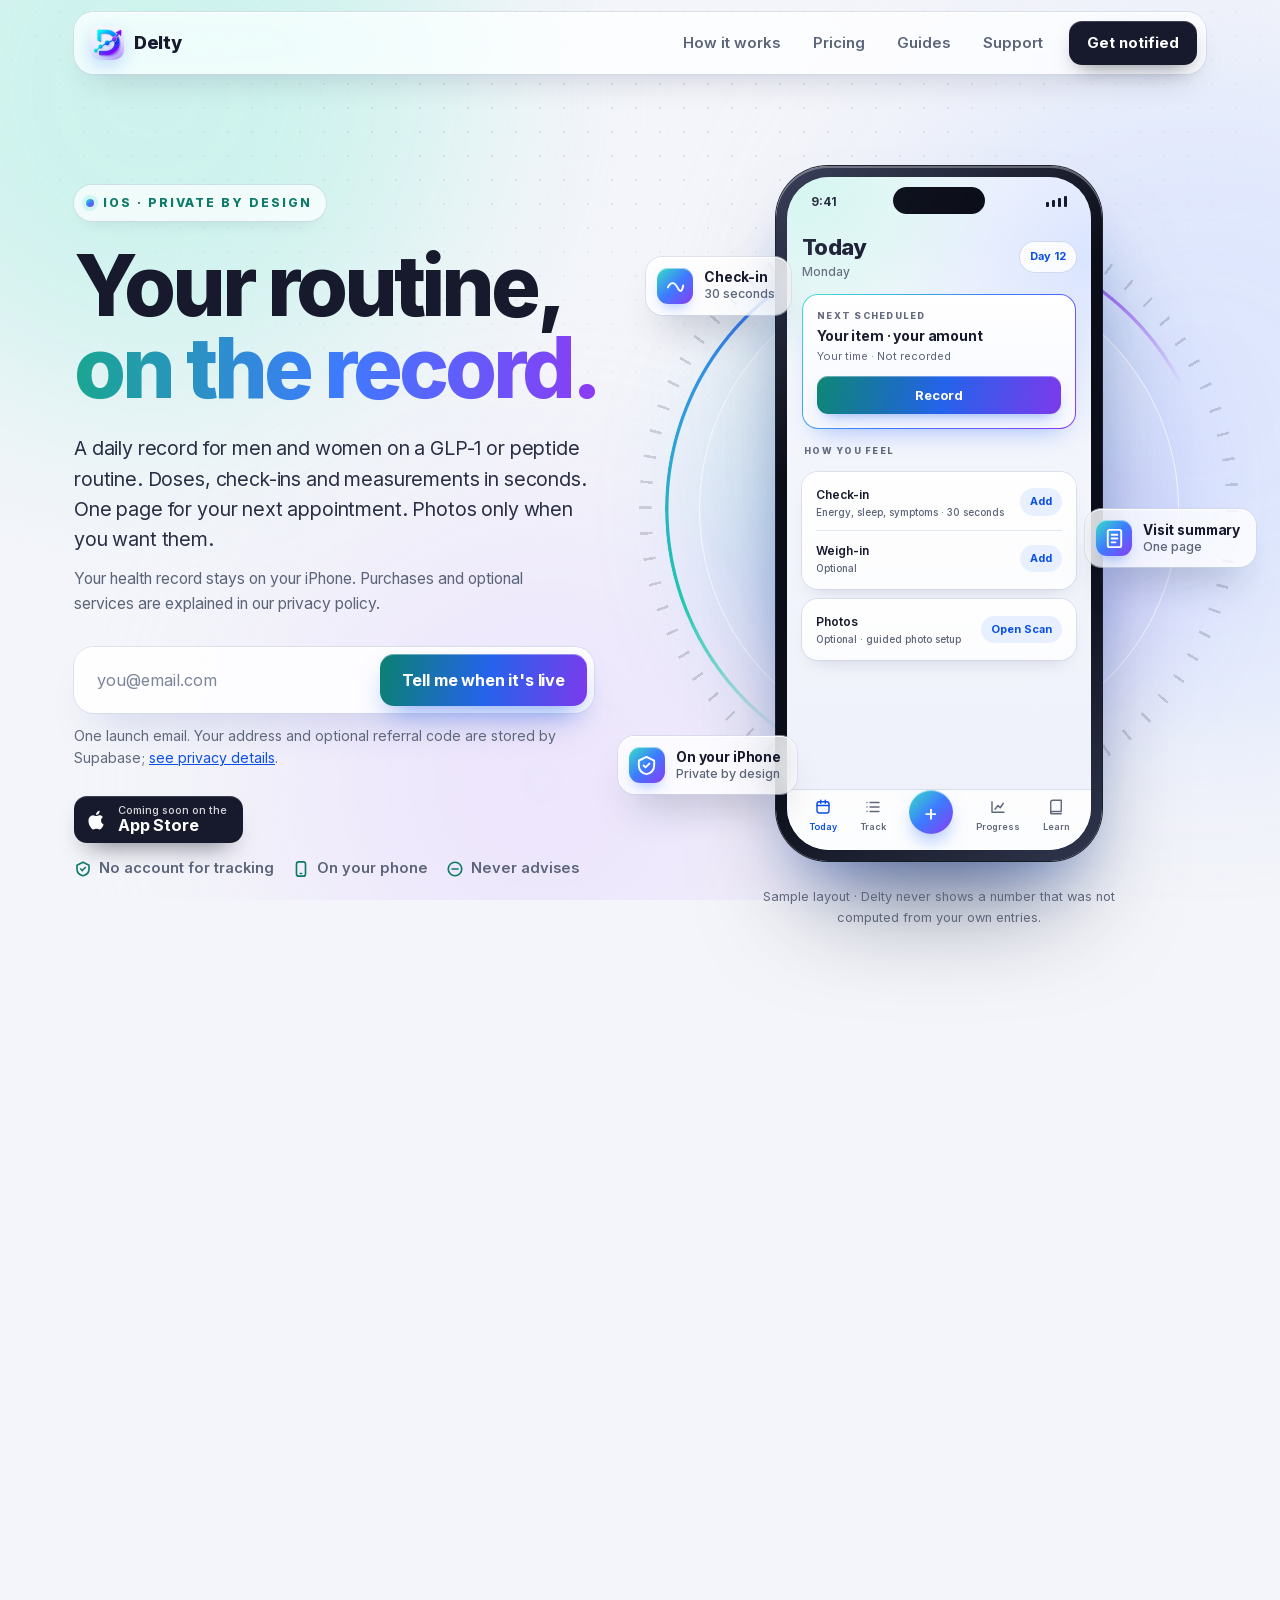
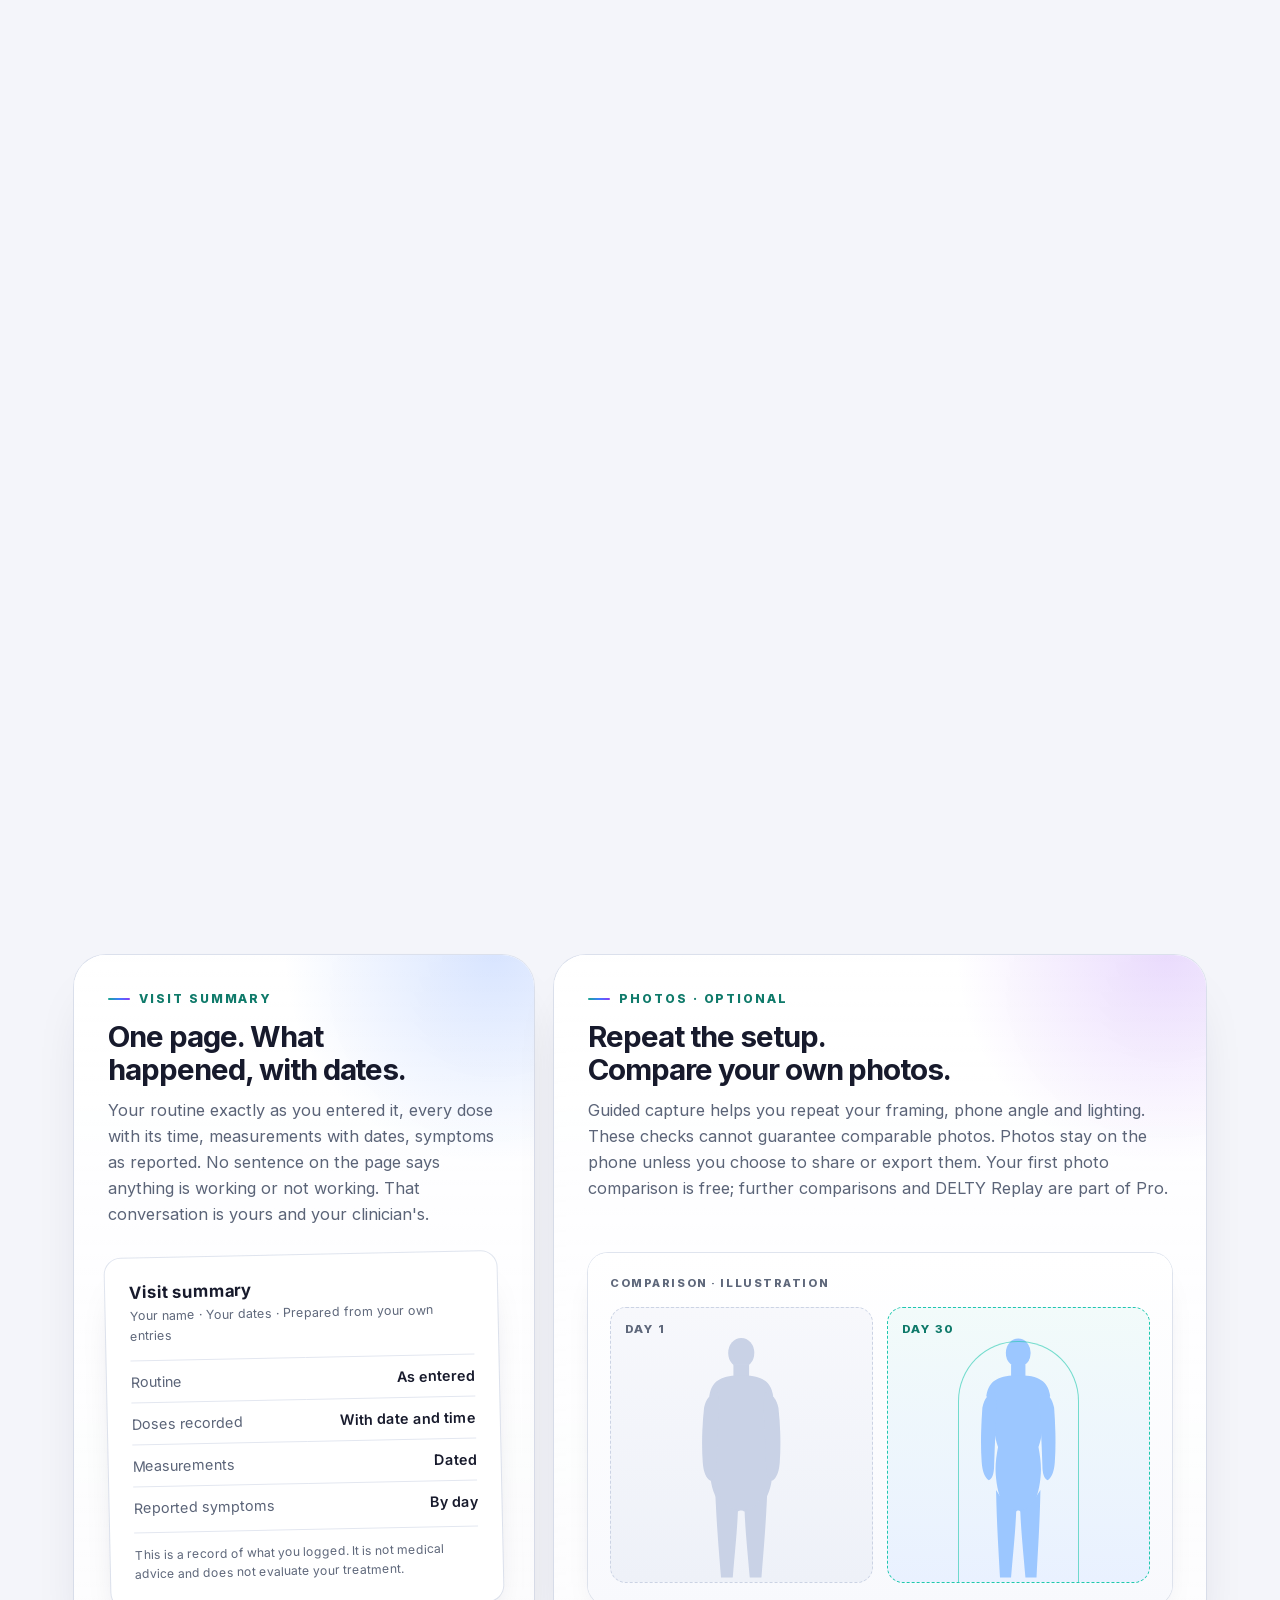
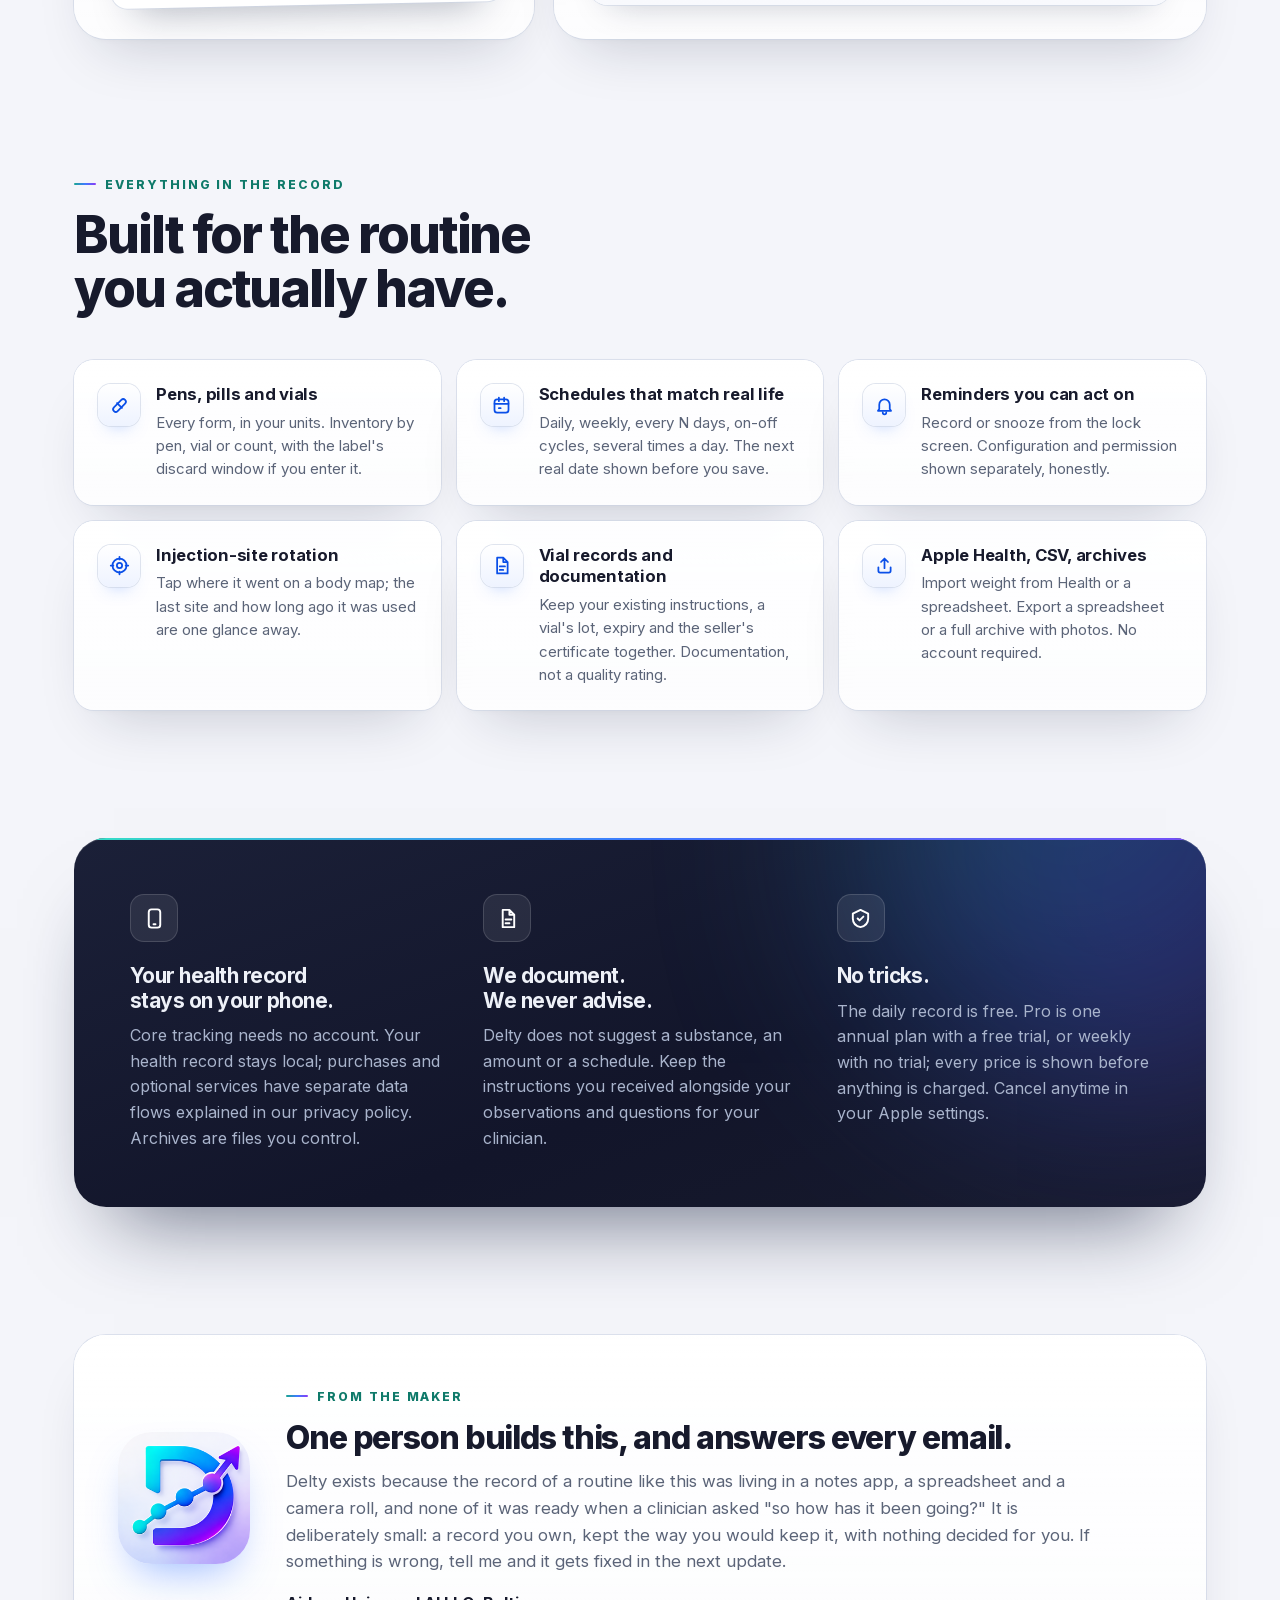
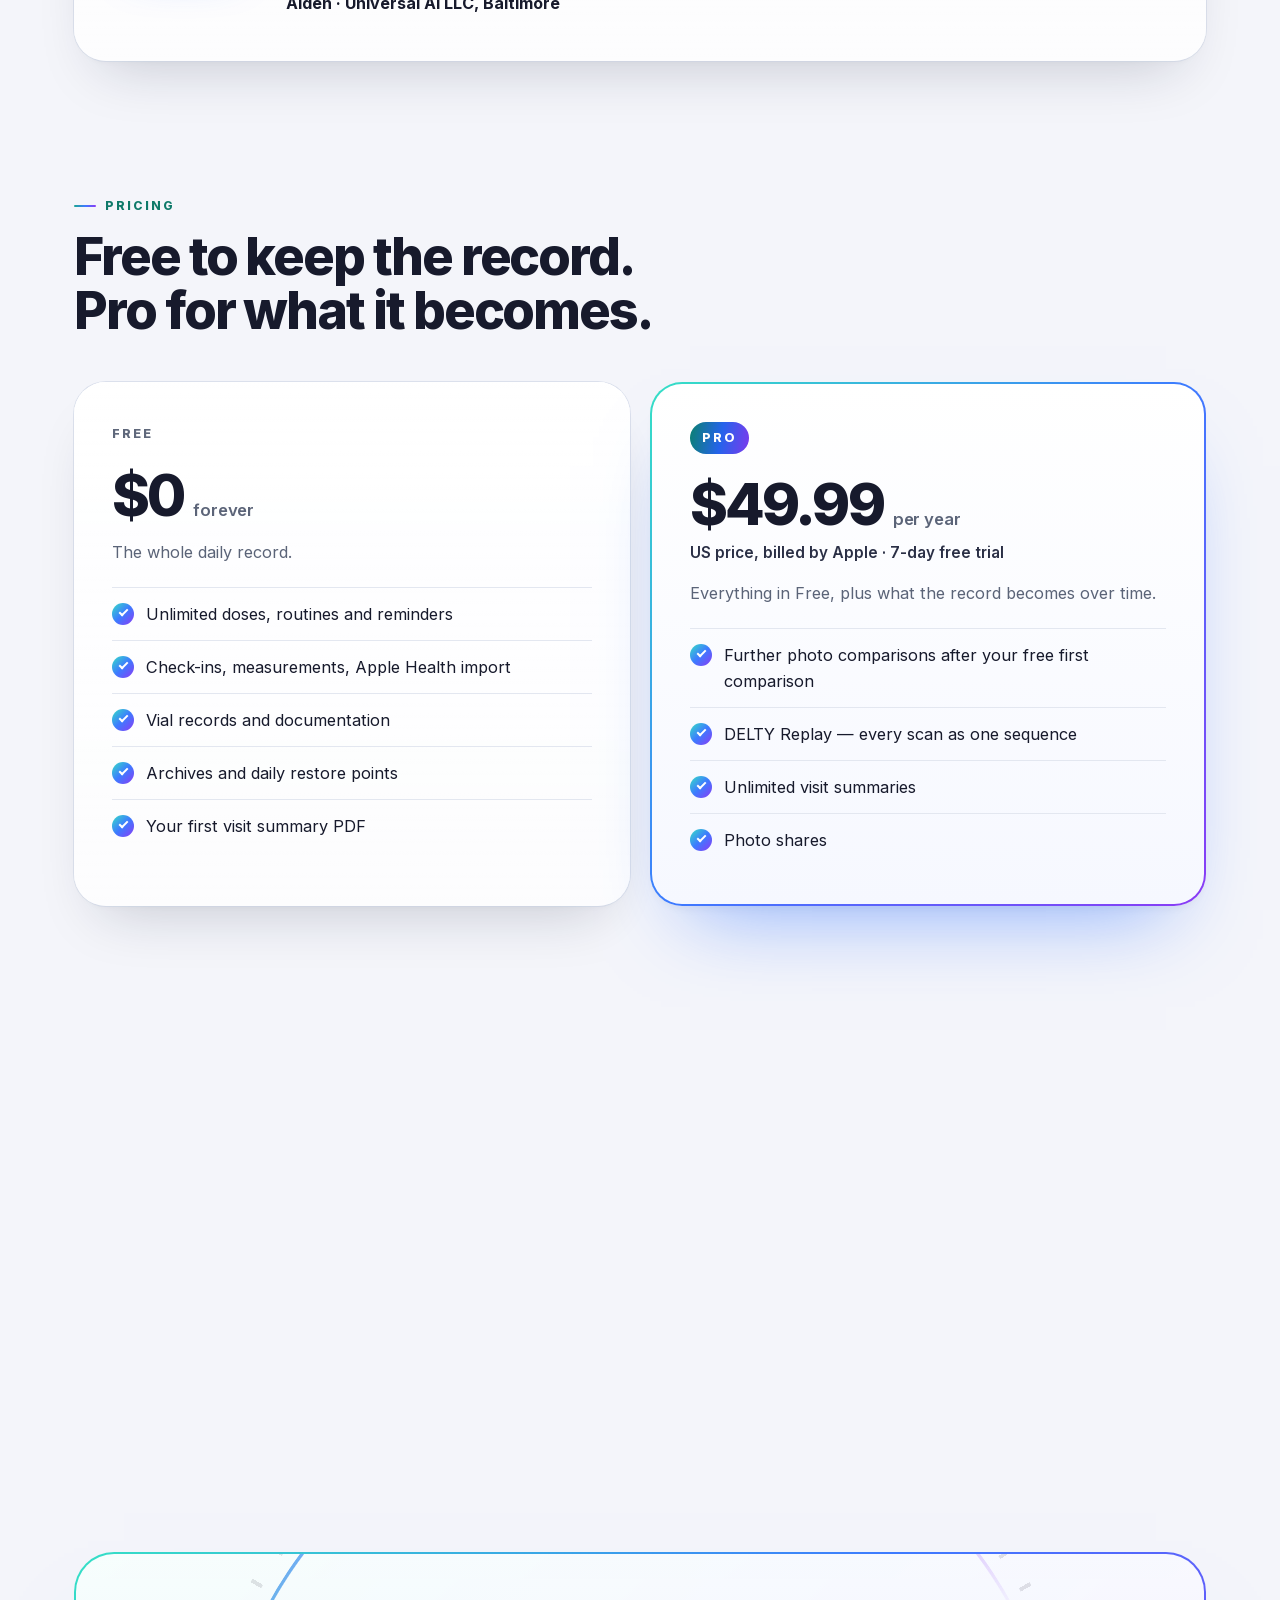
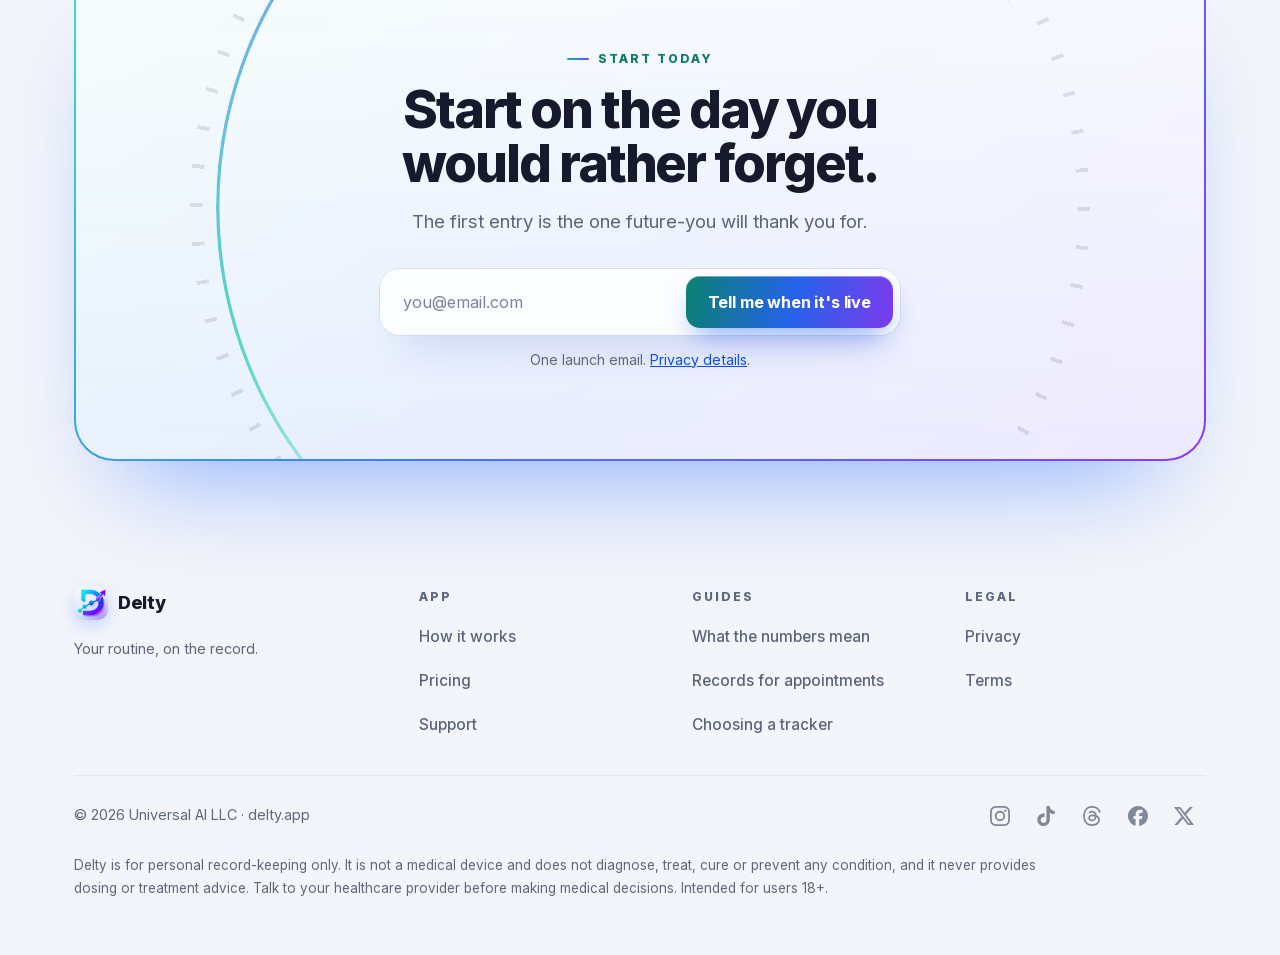
==== commit 4ae1479c: "Redesign the landing page and give every page one shared look Rebuilt index.html (light only): glass" ====
--- a/index.html
+++ b/index.html
@@ -1,7 +1,7 @@
 <!doctype html>
 <html lang="en">
 <head>
-<meta charset="utf-8"><meta http-equiv="Content-Security-Policy" content="default-src 'self'; script-src 'sha256-rAkctFsw4QydCxAKb2LHbXP6EmbKxeNPRkfKqo6WjBg='; style-src 'self' 'unsafe-inline'; font-src 'self'; img-src 'self' data:; connect-src 'self' https://eelywdeipkraxgxtpfry.supabase.co; object-src 'none'; base-uri 'self'; form-action 'self'; upgrade-insecure-requests"><meta name="referrer" content="strict-origin-when-cross-origin">
+<meta charset="utf-8"><meta http-equiv="Content-Security-Policy" content="default-src 'self'; script-src 'sha256-/yg1zDhTOVJK4tWh3UaOP/XU79NfgnxuwToZ8AgAWBo='; style-src 'self' 'unsafe-inline'; font-src 'self'; img-src 'self' data:; connect-src 'self' https://kuquefazcfrnjjbrpyws.supabase.co; object-src 'none'; base-uri 'self'; form-action 'self'; upgrade-insecure-requests"><meta name="referrer" content="strict-origin-when-cross-origin">
 <meta name="viewport" content="width=device-width, initial-scale=1">
 <title>Delty — Your routine, on the record</title>
 <link rel="canonical" href="https://delty.app/">
@@ -9,6 +9,7 @@
 <meta property="og:title" content="Delty — Your routine, on the record">
 <meta property="og:description" content="Doses, check-ins and measurements in one private record. A one-page visit summary. Photos when you want them.">
 <meta name="theme-color" content="#F4F5FA">
+<meta name="color-scheme" content="light only">
 <link rel="icon" type="image/png" sizes="32x32" href="assets/favicon-32.png">
 <link rel="icon" type="image/png" sizes="64x64" href="assets/favicon-64.png">
 <link rel="apple-touch-icon" href="assets/icon-180.png">
@@ -36,220 +37,360 @@
 @font-face{font-family:'Inter';font-style:normal;font-weight:700;font-display:swap;src:url(/assets/fonts/Inter-700-latin.woff2) format('woff2');unicode-range:U+0000-00FF, U+0131, U+0152-0153, U+02BB-02BC, U+02C6, U+02DA, U+02DC, U+0304, U+0308, U+0329, U+2000-206F, U+20AC, U+2122, U+2191, U+2193, U+2212, U+2215, U+FEFF, U+FFFD;}
 @font-face{font-family:'Inter';font-style:normal;font-weight:800;font-display:swap;src:url(/assets/fonts/Inter-800-latin-ext.woff2) format('woff2');unicode-range:U+0100-02BA, U+02BD-02C5, U+02C7-02CC, U+02CE-02D7, U+02DD-02FF, U+0304, U+0308, U+0329, U+1D00-1DBF, U+1E00-1E9F, U+1EF2-1EFF, U+2020, U+20A0-20AB, U+20AD-20C4, U+2113, U+2C60-2C7F, U+A720-A7FF;}
 @font-face{font-family:'Inter';font-style:normal;font-weight:800;font-display:swap;src:url(/assets/fonts/Inter-800-latin.woff2) format('woff2');unicode-range:U+0000-00FF, U+0131, U+0152-0153, U+02BB-02BC, U+02C6, U+02DA, U+02DC, U+0304, U+0308, U+0329, U+2000-206F, U+20AC, U+2122, U+2191, U+2193, U+2212, U+2215, U+FEFF, U+FFFD;}
-      .socials { display: flex; flex-wrap: wrap; gap: 2px; }
-      .socials a { display: inline-flex; align-items: center; justify-content: center; width: 44px; height: 44px; border-radius: 10px; color: inherit; opacity: .75; }
-      .socials a:hover, .socials a:focus-visible { opacity: 1; }
-      footer .socials { margin: 10px 0 0 -10px; }
-      footer nav.socials a { display: inline-flex; margin: 0; padding: 0; }
-    </style>
+</style>
 <style>
+  /* Delty is light only, like the app. There is no dark block on purpose. */
   :root{
+    color-scheme:light only;
     --bg:#F4F5FA; --panel:#FFFFFF; --panel2:#EEF1F8;
-    --ink:#171A2C; --dim:#5B6478; --faint:#5F687B;
-    --teal:#1FC8AE; --teal-deep:#1AA690; --teal-text:#199E8A; --blue:#3D7BFF; --blue-text:#0A4FE8; --violet:#8B3BF5;
+    --ink:#171A2C; --ink2:#2A2F45; --dim:#5B6478; --faint:#5F687B;
+    --teal:#1FC8AE; --teal-deep:#1AA690; --teal-text:#0F7A6A; --blue:#3D7BFF; --blue-text:#0A4FE8; --violet:#8B3BF5;
     --line:#E3E7F0; --line-strong:#CBD3E4;
     --grad:linear-gradient(90deg,var(--teal-deep),var(--blue),var(--violet));
     --grad-soft:linear-gradient(135deg,#35E0C5,#3D7BFF,#8B3BF5);
-    --radius:18px; --shadow:0 18px 50px rgba(16,26,56,.08), 0 2px 8px rgba(16,26,56,.04);
+    --grad-btn:linear-gradient(100deg,#0B8170,#2563EB 52%,#7C3AED);
+    --r-xl:32px; --r-lg:24px; --r-md:16px;
+    --glass:linear-gradient(180deg,rgba(255,255,255,.96),rgba(255,255,255,.78));
+    --edge:0 0 0 1px rgba(203,211,228,.62);
+    --shadow:0 1px 0 rgba(255,255,255,.95) inset, var(--edge), 0 30px 60px -28px rgba(16,26,56,.22), 0 4px 10px -4px rgba(16,26,56,.05);
+    --shadow-lift:0 1px 0 rgba(255,255,255,.95) inset, 0 0 0 1px rgba(61,123,255,.28), 0 40px 70px -28px rgba(31,60,160,.32), 0 6px 14px -6px rgba(16,26,56,.08);
+    --ease:cubic-bezier(.2,.7,.2,1);
     font-size:16px;
   }
   *{margin:0;padding:0;box-sizing:border-box}
-  html{scroll-behavior:smooth}
+  html{scroll-behavior:smooth;-webkit-text-size-adjust:100%}
   body{
     background:var(--bg); color:var(--ink);
     font-family:Inter,-apple-system,BlinkMacSystemFont,"SF Pro Text","Segoe UI",sans-serif;
-    line-height:1.6; -webkit-font-smoothing:antialiased; overflow-x:hidden;
+    line-height:1.6; -webkit-font-smoothing:antialiased; text-rendering:optimizeLegibility; overflow-x:hidden;
   }
   a{color:var(--blue-text)}
   img{max-width:100%}
-  .wrap{max-width:1080px;margin:0 auto;padding:0 24px}
-
-  /* aurora ground, like the app */
-  .aurora{position:fixed;inset:0;z-index:-1;pointer-events:none;overflow:hidden}
-  .aurora i{position:absolute;border-radius:50%;filter:blur(90px);opacity:.55}
-  .aurora .a{width:520px;height:520px;background:#BDF2E8;top:-160px;left:-120px}
-  .aurora .b{width:560px;height:560px;background:#D6E2FF;top:120px;right:-200px}
-  .aurora .c{width:420px;height:420px;background:#E6D6FF;bottom:-120px;left:30%}
-
-  header{padding:22px 0;display:flex;align-items:center;justify-content:space-between;gap:12px}
-  .logo{display:flex;align-items:center;gap:10px;font-weight:800;font-size:1.1rem;letter-spacing:-.01em;color:var(--ink);text-decoration:none}
-  .logo img{width:34px;height:34px;border-radius:10px;box-shadow:0 4px 14px rgba(61,123,255,.18)}
-  nav{display:flex;align-items:center;gap:22px}
-  nav a{font-size:.92rem;font-weight:600;color:var(--dim);text-decoration:none}
-  nav a:not(.pill){display:inline-block;padding:6px 4px;margin:-6px -4px}
-  nav a:hover{color:var(--ink)}
-  nav .pill{padding:10px 16px;border-radius:999px;background:var(--ink);color:#fff;font-weight:700}
-  nav .pill:hover{color:#fff;opacity:.9}
-
-  /* hero */
-  .hero{display:grid;grid-template-columns:1.05fr .95fr;gap:48px;align-items:center;padding:56px 0 40px}
-  .eyebrow{display:inline-flex;align-items:center;gap:8px;font-size:.74rem;font-weight:800;letter-spacing:.14em;text-transform:uppercase;color:var(--teal-text);margin-bottom:18px}
-  .eyebrow i{width:8px;height:8px;border-radius:50%;background:var(--grad-soft)}
-  h1{font-size:clamp(2.4rem,5.6vw,4rem);line-height:1.02;letter-spacing:-.035em;font-weight:800}
-  h1 .grad{background:var(--grad);-webkit-background-clip:text;background-clip:text;color:transparent}
-  .sub{margin-top:20px;font-size:1.12rem;color:var(--dim);max-width:34em;line-height:1.65}
-  .cta{margin-top:28px;display:flex;gap:10px;flex-wrap:wrap}
-  .cta input[type=email]{
-    flex:1 1 220px;padding:16px 18px;border-radius:14px;border:1px solid var(--line);
-    background:var(--panel);color:var(--ink);font-size:1rem;outline:none;font-family:inherit;
-    box-shadow:0 1px 2px rgba(16,26,56,.04);
-  }
-  .cta input[type=email]:focus{border-color:var(--blue);box-shadow:0 0 0 4px rgba(61,123,255,.14)}
-  .btn{
-    padding:16px 24px;border-radius:14px;border:none;cursor:pointer;font-family:inherit;
-    background:var(--grad);color:#fff;font-weight:800;font-size:1rem;letter-spacing:-.01em;
-    box-shadow:0 10px 24px rgba(61,123,255,.25);transition:transform .15s ease, box-shadow .15s ease;
-  }
-  .btn:hover{transform:translateY(-1px);box-shadow:0 14px 30px rgba(61,123,255,.3)}
+  ::selection{background:rgba(61,123,255,.2)}
+  :focus-visible{outline:3px solid rgba(61,123,255,.55);outline-offset:3px;border-radius:8px}
+  .wrap{max-width:1180px;margin:0 auto;padding:0 24px}
+  .sr{position:absolute;width:1px;height:1px;overflow:hidden;clip:rect(0 0 0 0);white-space:nowrap}
+  .skip{position:absolute;left:16px;top:-60px;z-index:100;background:var(--ink);color:#fff;padding:12px 16px;border-radius:12px;font-weight:700;text-decoration:none}
+  .skip:focus{top:12px}
+
+  /* ground: aurora light + a fine instrument grid that fades out */
+  .aurora{position:fixed;inset:0;z-index:-2;pointer-events:none;overflow:hidden}
+  .aurora i{position:absolute;border-radius:50%;filter:blur(100px);opacity:.6}
+  .aurora .a{width:620px;height:620px;background:#B4F1E5;top:-220px;left:-160px}
+  .aurora .b{width:680px;height:680px;background:#CFDDFF;top:60px;right:-260px}
+  .aurora .c{width:520px;height:520px;background:#E4D4FF;top:58%;left:22%;opacity:.45}
+  .grid-ground{position:absolute;left:0;right:0;top:0;height:920px;z-index:-1;pointer-events:none;
+    background-image:radial-gradient(rgba(23,26,44,.11) 1px,transparent 1.4px);background-size:24px 24px;
+    -webkit-mask-image:radial-gradient(ellipse 80% 70% at 50% 0,#000 10%,transparent 72%);mask-image:radial-gradient(ellipse 80% 70% at 50% 0,#000 10%,transparent 72%)}
+
+  /* nav */
+  .top{position:sticky;top:0;z-index:50;padding-top:12px}
+  header{display:flex;align-items:center;justify-content:space-between;gap:12px;padding:9px 9px 9px 16px;border-radius:20px;
+    background:rgba(255,255,255,.74);-webkit-backdrop-filter:saturate(170%) blur(18px);backdrop-filter:saturate(170%) blur(18px);
+    box-shadow:0 1px 0 rgba(255,255,255,.9) inset, var(--edge), 0 16px 36px -18px rgba(16,26,56,.24)}
+  .logo{display:flex;align-items:center;gap:10px;font-weight:800;font-size:1.12rem;letter-spacing:-.02em;color:var(--ink);text-decoration:none;min-height:44px}
+  .logo img{width:34px;height:34px;border-radius:10px;box-shadow:0 6px 16px rgba(61,123,255,.24)}
+  nav{display:flex;align-items:center;gap:4px}
+  nav a{font-size:.94rem;font-weight:600;color:var(--dim);text-decoration:none}
+  nav a:not(.pill){display:inline-flex;align-items:center;min-height:44px;padding:0 14px;border-radius:12px;transition:color .2s,background .2s}
+  nav a:not(.pill):hover{color:var(--ink);background:rgba(23,26,44,.05)}
+  nav .pill{display:inline-flex;align-items:center;min-height:44px;margin-left:8px;padding:0 18px;border-radius:13px;background:var(--ink);color:#fff;font-weight:700;
+    box-shadow:0 1px 0 rgba(255,255,255,.18) inset,0 10px 22px -10px rgba(23,26,44,.6);transition:transform .2s var(--ease),box-shadow .2s}
+  nav .pill:hover{transform:translateY(-1px);box-shadow:0 1px 0 rgba(255,255,255,.18) inset,0 14px 26px -10px rgba(23,26,44,.7)}
+
+  /* type */
+  .eyebrow,.kicker{display:inline-flex;align-items:center;gap:9px;font-size:.76rem;font-weight:800;letter-spacing:.16em;text-transform:uppercase;color:var(--teal-text)}
+  .eyebrow{padding:8px 14px 8px 12px;border-radius:999px;background:rgba(255,255,255,.7);box-shadow:var(--edge),0 8px 20px -12px rgba(16,26,56,.2)}
+  .eyebrow i{width:8px;height:8px;border-radius:50%;background:var(--grad-soft);box-shadow:0 0 0 4px rgba(53,224,197,.18)}
+  .kicker::before{content:"";width:22px;height:2px;border-radius:2px;background:var(--grad)}
+  h1{margin-top:24px;font-size:clamp(2.75rem,6.6vw,5.25rem);line-height:.98;letter-spacing:-.048em;font-weight:800}
+  .grad{background:var(--grad);-webkit-background-clip:text;background-clip:text;color:transparent;padding-bottom:.08em}
+  h2{margin-top:14px;font-size:clamp(2rem,4.3vw,3.25rem);line-height:1.04;letter-spacing:-.04em;font-weight:800;max-width:17em;text-wrap:balance}
+  h3{letter-spacing:-.025em;line-height:1.18;text-wrap:balance}
+  .lead{margin-top:16px;color:var(--dim);font-size:1.16rem;max-width:36em;line-height:1.6}
+  section{padding:64px 0}
+  section[id],#join{scroll-margin-top:104px}
+
+  /* hero: the dial is wider than its column, so the hero clips sideways at the screen edge */
+  .hero-clip{overflow-x:clip}
+  @supports not (overflow-x:clip){.hero-clip{overflow:hidden;padding-bottom:40px;margin-bottom:-40px}}
+  .hero{position:relative;display:grid;grid-template-columns:minmax(0,1fr) minmax(0,1fr);gap:64px;align-items:center;padding:64px 0 40px}
+  .sub{margin-top:24px;font-size:1.22rem;color:var(--ink2);max-width:27em;line-height:1.55;letter-spacing:-.008em}
+  .sub2{margin-top:12px;font-size:.98rem;color:var(--dim);max-width:32em}
+  form.cta{margin-top:30px;display:flex;gap:8px;max-width:520px;padding:7px;border-radius:20px;background:rgba(255,255,255,.86);
+    box-shadow:0 1px 0 #fff inset, var(--edge), 0 24px 44px -24px rgba(31,60,160,.34);transition:box-shadow .25s}
+  form.cta:focus-within{box-shadow:0 1px 0 #fff inset,0 0 0 1.5px var(--blue),0 0 0 6px rgba(61,123,255,.14),0 24px 44px -24px rgba(31,60,160,.34)}
+  .cta input[type=email]{flex:1 1 180px;min-width:0;min-height:52px;padding:0 16px;border:none;border-radius:14px;background:transparent;color:var(--ink);font-size:1.02rem;outline:none;font-family:inherit}
+  .cta input[type=email]::placeholder{color:#7C859A}
+  .btn{position:relative;overflow:hidden;min-height:52px;padding:0 22px;border-radius:14px;border:none;cursor:pointer;font-family:inherit;white-space:nowrap;
+    background:var(--grad-btn);color:#fff;font-weight:700;font-size:1.02rem;letter-spacing:-.01em;
+    box-shadow:0 1px 0 rgba(255,255,255,.38) inset,0 14px 28px -10px rgba(37,99,235,.6);transition:transform .2s var(--ease),box-shadow .2s}
+  .btn::after{content:"";position:absolute;top:0;bottom:0;left:-60%;width:40%;transform:skewX(-20deg);background:linear-gradient(90deg,transparent,rgba(255,255,255,.34),transparent);transition:left .7s var(--ease)}
+  .btn:hover{transform:translateY(-1px);box-shadow:0 1px 0 rgba(255,255,255,.38) inset,0 18px 34px -10px rgba(37,99,235,.7)}
+  .btn:hover::after{left:120%}
   .btn:active{transform:translateY(0) scale(.99)}
-  .cta-note{margin-top:12px;font-size:.86rem;color:var(--faint)}
-  .badge{display:inline-flex;align-items:center;gap:10px;margin-top:18px;padding:10px 16px 10px 12px;border-radius:12px;background:var(--ink);color:#fff;font-weight:700;font-size:1rem;line-height:1.1;letter-spacing:-.01em}
-  .badge small{display:block;font-size:.68rem;font-weight:500;opacity:.8;letter-spacing:0}
-  .facts{display:flex;gap:22px;flex-wrap:wrap;margin-top:30px}
-  .maker{display:grid;grid-template-columns:120px 1fr;gap:28px;align-items:center;background:var(--panel);border:1px solid var(--line);border-radius:var(--radius);padding:32px;box-shadow:var(--shadow)}
-  .maker .avatar{width:120px;height:120px;border-radius:30px;display:block;box-shadow:0 10px 26px rgba(61,123,255,.18)}
-  .maker p{color:var(--dim);margin-top:8px}
-  .maker .sig{margin-top:12px;font-weight:700;color:var(--ink)}
-  .grid6{display:grid;grid-template-columns:repeat(3,1fr);gap:14px;margin-top:28px}
-  .tile{background:var(--panel);border:1px solid var(--line);border-radius:14px;padding:18px;display:flex;gap:12px;align-items:flex-start}
-  .tile b{display:block;font-size:.98rem;letter-spacing:-.01em}
-  .tile span{font-size:.88rem;color:var(--dim)}
-  .tile i{flex:0 0 10px;width:10px;height:10px;border-radius:50%;background:var(--grad-soft);margin-top:7px}
-  @media (max-width:880px){.maker{grid-template-columns:1fr}.grid6{grid-template-columns:1fr}}
-  .fact{display:flex;align-items:center;gap:8px;font-size:.9rem;font-weight:600;color:var(--dim)}
-  .fact svg{width:18px;height:18px}
-
-  /* phone mock */
-  .stage{position:relative;display:flex;justify-content:center}
-  .stage .glow{position:absolute;width:78%;height:78%;top:11%;border-radius:50%;background:var(--grad-soft);filter:blur(70px);opacity:.28}
-  .phone{
-    position:relative;width:min(340px,86vw);aspect-ratio:9/19.3;border-radius:46px;background:#0b0e18;padding:12px;
-    box-shadow:0 40px 90px rgba(16,26,56,.28), inset 0 0 0 2px #2a2f45;
-  }
-  .screen{position:relative;width:100%;height:100%;border-radius:36px;background:var(--bg);overflow:hidden;display:flex;flex-direction:column}
-  .screen .bar{display:flex;justify-content:space-between;padding:14px 22px 0;font-size:12px;font-weight:700;color:var(--ink)}
-  .screen .notch{position:absolute;top:10px;left:50%;transform:translateX(-50%);width:96px;height:28px;border-radius:999px;background:#0b0e18}
-  .screen .body{padding:22px 16px 0;flex:1}
-  .s-head{display:flex;justify-content:space-between;align-items:flex-end}
-  .s-head .ttl{font-size:20px;letter-spacing:-.02em;font-weight:800;line-height:1.6;margin:0}
+  .btn:disabled{cursor:default}
+  .cta-note{margin-top:12px;font-size:.88rem;color:var(--faint);max-width:520px}
+  .under{display:flex;align-items:center;gap:14px 22px;flex-wrap:wrap;margin-top:26px}
+  .badge{display:inline-flex;align-items:center;gap:10px;padding:9px 16px 9px 12px;border-radius:13px;background:var(--ink);color:#fff;font-weight:700;font-size:1.02rem;line-height:1.1;letter-spacing:-.01em;
+    box-shadow:0 1px 0 rgba(255,255,255,.16) inset,0 14px 26px -14px rgba(23,26,44,.7)}
+  .badge small{display:block;font-size:.68rem;font-weight:500;opacity:.82;letter-spacing:0}
+  .facts{display:flex;gap:10px 18px;flex-wrap:wrap}
+  .fact{display:flex;align-items:center;gap:7px;font-size:.92rem;font-weight:600;color:var(--dim)}
+  .fact svg{width:18px;height:18px;flex:none}
+
+  /* hero stage: dial, phone, floating notes */
+  .stage{position:relative;display:flex;flex-direction:column;align-items:center;padding:28px 0 0}
+  .dial{position:absolute;top:50%;left:50%;width:min(600px,128%);aspect-ratio:1;transform:translate(-50%,-54%);pointer-events:none}
+  .dial i{position:absolute;inset:0;border-radius:50%}
+  .dial .ticks{background:repeating-conic-gradient(from 0deg,rgba(23,26,44,.3) 0 .5deg,transparent .5deg 5deg);
+    -webkit-mask:radial-gradient(closest-side,transparent calc(100% - 13px),#000 calc(100% - 12px));mask:radial-gradient(closest-side,transparent calc(100% - 13px),#000 calc(100% - 12px));opacity:.55}
+  .dial .arc{inset:26px;background:conic-gradient(from 200deg,transparent 0 4%,#1FC8AE 14%,#3D7BFF 34%,#8B3BF5 52%,transparent 62% 100%);
+    -webkit-mask:radial-gradient(closest-side,transparent calc(100% - 4px),#000 calc(100% - 3px));mask:radial-gradient(closest-side,transparent calc(100% - 4px),#000 calc(100% - 3px));animation:turn 48s linear infinite}
+  .dial .glow{inset:16%;background:var(--grad-soft);filter:blur(70px);opacity:.34}
+  .dial .plate{inset:60px;background:radial-gradient(circle at 50% 30%,rgba(255,255,255,.75),rgba(255,255,255,0) 62%);box-shadow:0 0 0 1px rgba(255,255,255,.7) inset}
+  @keyframes turn{to{transform:rotate(360deg)}}
+  .phone{position:relative;z-index:1;width:min(326px,80vw);aspect-ratio:9/19.2;border-radius:52px;padding:11px;
+    background:linear-gradient(145deg,#3A405A,#0B0E18 34%,#0B0E18 66%,#30364E);
+    box-shadow:0 0 0 1px rgba(11,14,24,.9),0 2px 0 rgba(255,255,255,.3) inset,0 70px 110px -40px rgba(16,26,56,.6),0 36px 60px -30px rgba(61,123,255,.5);
+    animation:float 8s ease-in-out infinite}
+  @keyframes float{0%,100%{transform:translateY(0)}50%{transform:translateY(-10px)}}
+  .screen{position:relative;width:100%;height:100%;border-radius:42px;background:linear-gradient(180deg,#F7F8FD,#EEF1FA);overflow:hidden;display:flex;flex-direction:column}
+  .screen::before{content:"";position:absolute;inset:0;z-index:0;background:radial-gradient(120% 50% at 0 0,rgba(180,241,229,.7),transparent 60%),radial-gradient(110% 45% at 100% 12%,rgba(214,226,255,.9),transparent 62%)}
+  .screen::after{content:"";position:absolute;inset:0;z-index:3;pointer-events:none;border-radius:inherit;
+    background:linear-gradient(118deg,rgba(255,255,255,.5) 0,rgba(255,255,255,.12) 18%,transparent 34%,transparent 100%);mix-blend-mode:soft-light}
+  .screen>*{position:relative;z-index:1}
+  .screen .notch{position:absolute;top:10px;left:50%;transform:translateX(-50%);width:92px;height:27px;border-radius:999px;background:#0B0E18;z-index:2}
+  .screen .bar{display:flex;justify-content:space-between;align-items:center;padding:15px 24px 0;font-size:12px;font-weight:700;color:var(--ink)}
+  .screen .bar span:last-child{display:flex;gap:3px;align-items:flex-end}
+  .screen .bar b{display:block;width:3px;border-radius:1px;background:var(--ink)}
+  .screen .body{padding:22px 15px 0;flex:1}
+  .s-head{display:flex;justify-content:space-between;align-items:center}
+  .s-head .ttl{font-size:22px;letter-spacing:-.03em;font-weight:800;line-height:1.3;margin:0}
   .s-head small{display:block;color:var(--dim);font-weight:500;font-size:12px}
-  .s-head .day{font-size:12px;font-weight:700;color:var(--blue-text)}
-  .s-card{margin-top:14px;background:var(--panel);border:1px solid var(--line);border-radius:14px;padding:14px;box-shadow:0 6px 16px rgba(16,26,56,.05)}
+  .s-head .day{font-size:11px;font-weight:700;color:var(--blue-text);padding:6px 10px;border-radius:999px;background:rgba(255,255,255,.85);box-shadow:var(--edge)}
+  .s-card{margin-top:13px;background:var(--glass);border-radius:16px;padding:14px;box-shadow:0 1px 0 #fff inset,var(--edge),0 10px 20px -12px rgba(16,26,56,.2)}
+  .s-card.hero-card{background:linear-gradient(180deg,#fff,#F6F8FF) padding-box,var(--grad-soft) border-box;border:1.5px solid transparent;box-shadow:0 14px 26px -14px rgba(61,123,255,.5)}
   .s-card .k{font-size:9px;font-weight:800;letter-spacing:.14em;color:var(--faint)}
   .s-card .ttl{font-size:14px;font-weight:700;margin:4px 0 0;letter-spacing:-.01em;line-height:1.3}
   .s-card .m{font-size:11px;color:var(--dim);margin-top:2px}
-  .s-card .rec{margin-top:10px;height:36px;border-radius:10px;background:var(--grad);color:#fff;font-weight:800;font-size:13px;display:grid;place-items:center}
-  .s-label{font-size:9px;font-weight:800;letter-spacing:.14em;color:var(--faint);margin:14px 0 6px}
-  .s-row{display:flex;justify-content:space-between;align-items:center;padding:9px 0;border-top:1px solid var(--line);font-size:12px;font-weight:600}
+  .s-card .rec{margin-top:11px;height:38px;border-radius:11px;background:var(--grad-btn);color:#fff;font-weight:700;font-size:13px;display:grid;place-items:center;box-shadow:0 1px 0 rgba(255,255,255,.35) inset,0 8px 16px -8px rgba(37,99,235,.6)}
+  .s-label{font-size:9px;font-weight:800;letter-spacing:.14em;color:var(--faint);margin:15px 0 6px 2px}
+  .s-rows{padding:3px 14px}
+  .s-row{display:flex;justify-content:space-between;align-items:center;gap:8px;padding:10px 0;border-top:1px solid var(--line);font-size:12px;font-weight:600}
   .s-row:first-child{border-top:none}
   .s-row small{display:block;font-weight:500;color:var(--dim);font-size:10px}
-  .s-row b{color:var(--blue-text);font-size:11px;font-weight:700}
-  .s-tabs{display:flex;justify-content:space-around;align-items:flex-end;padding:8px 10px 14px;border-top:1px solid var(--line);background:var(--panel);font-size:9px;font-weight:600;color:var(--faint)}
+  .s-row b{flex:none;color:var(--blue-text);font-size:11px;font-weight:700;padding:5px 10px;border-radius:999px;background:#E8F0FF}
+  .s-tabs{display:flex;justify-content:space-around;align-items:flex-end;padding:8px 10px 16px;border-top:1px solid rgba(203,211,228,.7);background:rgba(255,255,255,.86);font-size:9px;font-weight:600;color:var(--faint)}
   .s-tabs span{display:flex;flex-direction:column;align-items:center;gap:4px}
-  .s-tabs i{width:16px;height:16px;border-radius:4px;background:var(--line)}
-  .s-tabs .on{color:var(--blue-text)} .s-tabs .on i{background:var(--blue)}
-  .s-tabs .rec{width:40px;height:40px;border-radius:50%;background:var(--grad-soft);margin-top:-22px;box-shadow:0 8px 18px rgba(61,123,255,.35);display:grid;place-items:center;color:#fff;font-size:20px;font-weight:300}
-  .sample{position:absolute;bottom:-34px;left:50%;transform:translateX(-50%);font-size:.74rem;color:var(--faint);white-space:nowrap}
-
-  /* sections */
-  section{padding:56px 0}
-  .kicker{font-size:.74rem;font-weight:800;letter-spacing:.14em;text-transform:uppercase;color:var(--teal-text);margin-bottom:10px}
-  h2{font-size:clamp(1.7rem,3.4vw,2.4rem);line-height:1.12;letter-spacing:-.03em;font-weight:800;max-width:22em}
-  .lead{margin-top:12px;color:var(--dim);font-size:1.05rem;max-width:40em}
-
-  .grid3{display:grid;grid-template-columns:repeat(3,1fr);gap:16px;margin-top:32px}
-  .card{background:var(--panel);border:1px solid var(--line);border-radius:var(--radius);padding:24px;box-shadow:var(--shadow)}
-  .card .ic{width:44px;height:44px;border-radius:12px;background:var(--grad-soft);display:grid;place-items:center;margin-bottom:16px}
-  .card .ic svg{width:22px;height:22px;stroke:#fff;fill:none;stroke-width:2;stroke-linecap:round;stroke-linejoin:round}
-  .card h3{font-size:1.08rem;letter-spacing:-.015em;margin-bottom:6px}
-  .card p{color:var(--dim);font-size:.95rem}
-
-  /* feature rows */
-  .row{display:grid;grid-template-columns:1fr 1fr;gap:48px;align-items:center;padding:34px 0}
-  .row:nth-child(even) .copy{order:2}
-  .row h3{font-size:1.5rem;letter-spacing:-.025em;line-height:1.15}
-  .row p{margin-top:10px;color:var(--dim)}
-  .row ul{margin:14px 0 0 18px;color:var(--dim)}
-  .row li{margin:4px 0}
-  .mock{background:var(--panel);border:1px solid var(--line);border-radius:var(--radius);padding:22px;box-shadow:var(--shadow)}
+  .s-tabs svg{width:18px;height:18px;fill:none;stroke:currentColor;stroke-width:1.9;stroke-linecap:round;stroke-linejoin:round}
+  .s-tabs .on{color:var(--blue-text)}
+  .s-tabs .rec{width:44px;height:44px;border-radius:50%;background:var(--grad-soft);margin-top:-24px;box-shadow:0 1px 0 rgba(255,255,255,.5) inset,0 10px 20px -6px rgba(61,123,255,.6);display:grid;place-items:center;color:#fff;font-size:22px;font-weight:300}
+  .sample{position:relative;z-index:1;margin-top:26px;font-size:.8rem;color:var(--faint);text-align:center;max-width:30em}
+  .note-chip{position:absolute;z-index:2;display:flex;align-items:center;gap:11px;padding:11px 16px 11px 11px;border-radius:17px;
+    background:rgba(255,255,255,.8);-webkit-backdrop-filter:saturate(170%) blur(14px);backdrop-filter:saturate(170%) blur(14px);
+    box-shadow:0 1px 0 #fff inset,var(--edge),0 24px 40px -18px rgba(16,26,56,.34);font-size:.86rem;font-weight:700;letter-spacing:-.01em;line-height:1.25;white-space:nowrap;animation:float 9s ease-in-out infinite}
+  .note-chip small{display:block;font-weight:500;color:var(--dim);font-size:.78rem;letter-spacing:0}
+  .note-chip .ic{width:36px;height:36px;border-radius:11px;background:var(--grad-soft);display:grid;place-items:center;flex:none;box-shadow:0 1px 0 rgba(255,255,255,.5) inset,0 8px 14px -6px rgba(61,123,255,.5)}
+  .note-chip svg{width:19px;height:19px;stroke:#fff;fill:none;stroke-width:2.1;stroke-linecap:round;stroke-linejoin:round}
+  .note-chip.n1{top:15%;right:calc(50% + 148px);animation-delay:-2s}
+  .note-chip.n2{top:47%;left:calc(50% + 146px);animation-delay:-5s}
+  .note-chip.n3{bottom:17%;right:calc(50% + 142px);animation-delay:-7s}
+  .hero .copy>*{animation:enter .8s var(--ease) both}
+  .hero .copy>:nth-child(2){animation-delay:.06s}.hero .copy>:nth-child(3){animation-delay:.12s}.hero .copy>:nth-child(4){animation-delay:.16s}
+  .hero .copy>:nth-child(5){animation-delay:.2s}.hero .copy>:nth-child(6){animation-delay:.24s}.hero .copy>:nth-child(7){animation-delay:.28s}
+  .hero .stage{animation:enter 1s var(--ease) .12s both}
+  @keyframes enter{from{opacity:0;transform:translateY(16px)}to{opacity:1;transform:none}}
+
+  /* cards */
+  .card{position:relative;background:var(--glass);border-radius:var(--r-lg);padding:30px;box-shadow:var(--shadow);transition:transform .35s var(--ease),box-shadow .35s var(--ease)}
+  .card:hover{transform:translateY(-4px);box-shadow:var(--shadow-lift)}
+  .card p{color:var(--dim)}
+  .ic{width:48px;height:48px;border-radius:14px;background:var(--grad-soft);display:grid;place-items:center;box-shadow:0 1px 0 rgba(255,255,255,.5) inset,0 12px 20px -10px rgba(61,123,255,.6)}
+  .ic svg{width:23px;height:23px;stroke:#fff;fill:none;stroke-width:2;stroke-linecap:round;stroke-linejoin:round}
+
+  /* how it works */
+  .steps{display:grid;grid-template-columns:repeat(3,1fr);gap:20px;margin-top:44px}
+  .step .top-row{display:flex;justify-content:space-between;align-items:center;margin-bottom:26px}
+  .step .n{font-size:.8rem;font-weight:800;letter-spacing:.16em;color:var(--faint)}
+  .step h3{font-size:1.32rem;margin-bottom:10px}
+  .step p{font-size:1rem}
+
+  /* bento */
+  .bento{display:grid;grid-template-columns:repeat(12,1fr);gap:20px;margin-top:44px}
+  .b7{grid-column:span 7}.b5{grid-column:span 5}
+  .feature{display:flex;flex-direction:column;padding:34px;border-radius:var(--r-xl);overflow:hidden}
+  .feature h3{margin-top:12px;font-size:clamp(1.5rem,2.3vw,1.9rem);letter-spacing:-.035em;line-height:1.1}
+  .feature p{margin-top:12px;font-size:1.02rem}
+  .feature ul{margin:14px 0 0;list-style:none;color:var(--dim);font-size:.98rem}
+  .feature li{position:relative;padding-left:22px;margin-top:7px}
+  .feature li::before{content:"";position:absolute;left:2px;top:.62em;width:8px;height:8px;border-radius:50%;background:var(--grad-soft)}
+  .feature::before{content:"";position:absolute;width:420px;height:420px;right:-170px;top:-210px;border-radius:50%;background:radial-gradient(closest-side,var(--glow,rgba(61,123,255,.2)),transparent);pointer-events:none}
+  .feature>*{position:relative}
+  .feature.g-teal{--glow:rgba(31,200,174,.24)}.feature.g-violet{--glow:rgba(139,59,245,.18)}.feature.g-amber{--glow:rgba(232,162,60,.2)}
+  .feature .mock,.feature .page{margin-top:auto}
+  .feature .gap{height:28px;flex:none}
+  .mock{background:linear-gradient(180deg,#fff,#F8F9FD);border-radius:20px;padding:22px;box-shadow:0 1px 0 #fff inset,var(--edge),0 18px 34px -22px rgba(16,26,56,.28)}
   .mock .k{font-size:.7rem;font-weight:800;letter-spacing:.14em;color:var(--faint)}
-  .mock .ttl{font-size:1rem;font-weight:700;margin:6px 0 0;line-height:1.3}
+  .mock .ttl{font-size:1rem;font-weight:700;margin:8px 0 0;line-height:1.3}
   .chips{display:flex;flex-wrap:wrap;gap:8px;margin-top:12px}
-  .chip{padding:8px 12px;border-radius:999px;border:1px solid var(--line);font-size:.86rem;font-weight:600;color:var(--dim);background:var(--panel)}
-  .chip.on{border-color:var(--blue);color:var(--blue-text);background:#E8F0FF}
-  .scale{display:flex;gap:6px;margin-top:12px}
-  .scale span{flex:1;height:34px;border-radius:9px;border:1px solid var(--line);display:grid;place-items:center;font-size:.86rem;font-weight:700;color:var(--dim)}
-  .scale span.on{background:var(--ink);color:#fff;border-color:var(--ink)}
-  .weeks{display:flex;align-items:flex-end;gap:5px;height:44px;margin-top:12px}
-  .weeks i{flex:1;border-radius:3px;background:var(--line)}
-  .weeks i.w{background:#E8A23C}
-  .page{background:var(--panel);border:1px solid var(--line);border-radius:12px;padding:18px;box-shadow:var(--shadow);font-size:.84rem}
-  .page .ttl{font-size:.95rem;font-weight:700;letter-spacing:-.01em;margin:0 0 2px;line-height:1.3}
-  .page .m{color:var(--faint);font-size:.74rem;margin-bottom:12px}
+  .chip{padding:8px 13px;border-radius:999px;border:1px solid var(--line);font-size:.88rem;font-weight:600;color:var(--dim);background:var(--panel)}
+  .chip.on{border-color:var(--blue);color:var(--blue-text);background:#E8F0FF;box-shadow:0 6px 14px -8px rgba(61,123,255,.6)}
+  .scale{display:flex;gap:8px;margin-top:12px}
+  .scale span{flex:1;height:42px;border-radius:12px;border:1px solid var(--line);background:var(--panel);display:grid;place-items:center;font-size:.92rem;font-weight:700;color:var(--dim)}
+  .scale span.on{background:var(--ink);color:#fff;border-color:var(--ink);box-shadow:0 10px 18px -10px rgba(23,26,44,.7)}
+  .weeks{display:flex;align-items:flex-end;gap:8px;height:96px;margin-top:16px;padding-bottom:1px;border-bottom:1px solid var(--line)}
+  .weeks i{flex:1;border-radius:6px 6px 0 0;background:var(--line)}
+  .weeks i.w{background:linear-gradient(180deg,#F0B24D,#E8A23C)}
+  .mock .cap{font-size:.8rem;color:var(--faint);margin-top:12px}
+  .page{background:#fff;border-radius:16px;padding:24px;box-shadow:var(--edge),0 26px 40px -24px rgba(16,26,56,.34);font-size:.9rem;transform:rotate(-1.2deg);transition:transform .5s var(--ease)}
+  .feature:hover .page{transform:rotate(0)}
+  .page .ttl{font-size:1.05rem;font-weight:700;letter-spacing:-.01em;margin:0 0 2px;line-height:1.3}
+  .page .m{color:var(--faint);font-size:.78rem;margin-bottom:14px}
   .page table{width:100%;border-collapse:collapse}
-  .page td{padding:7px 0;border-top:1px solid var(--line);color:var(--dim)}
+  .page td{padding:9px 0;border-top:1px solid var(--line);color:var(--dim)}
   .page td:last-child{text-align:right;color:var(--ink);font-weight:600}
-  .page .note{margin-top:12px;font-size:.72rem;color:var(--faint);border-top:1px solid var(--line);padding-top:10px}
-  .frame{display:grid;grid-template-columns:1fr 1fr;gap:12px}
-  .frame div{position:relative;aspect-ratio:3/4;border-radius:12px;border:1.5px dashed var(--line-strong);display:flex;align-items:flex-end;justify-content:center;overflow:hidden;font-size:.72rem;font-weight:800;letter-spacing:.12em;color:var(--faint);background:linear-gradient(180deg,#F7F8FC,var(--panel2))}
-  .frame div span{position:absolute;top:10px;left:12px}
-  .frame div svg{width:62%;height:auto;color:#C9D2E6;display:block;margin-bottom:-2px}
-  .frame div.g{border-color:var(--teal);color:var(--teal-text)}
+  .page .note{margin-top:4px;font-size:.76rem;color:var(--faint);border-top:1px solid var(--line);padding-top:12px}
+  .frame{display:grid;grid-template-columns:1fr 1fr;gap:14px;margin-top:14px}
+  .frame div{position:relative;aspect-ratio:4/4.2;border-radius:16px;border:1.5px dashed var(--line-strong);display:flex;align-items:flex-end;justify-content:center;overflow:hidden;font-size:.72rem;font-weight:800;letter-spacing:.12em;color:var(--faint);background:linear-gradient(180deg,#F7F8FC,var(--panel2))}
+  .frame div span{position:absolute;top:12px;left:14px}
+  .frame div svg{width:50%;height:auto;color:#C9D2E6;display:block;margin-bottom:-2px}
+  .frame div.g{border-color:var(--teal);color:var(--teal-text);background:linear-gradient(180deg,#F2FBFA,#E9F1FF)}
   .frame div.g svg{color:#9CC7FF}
-  .frame div.g .guide{position:absolute;inset:14% 22% 0;border:1.5px solid rgba(31,200,174,.55);border-bottom:none;border-radius:60px 60px 0 0;pointer-events:none}
-
-  /* trust band */
-  .band{background:var(--ink);color:#EEF1F8;border-radius:24px;padding:44px;display:grid;grid-template-columns:repeat(3,1fr);gap:28px;margin:20px 0}
-  .band h3{font-size:1.05rem;margin-bottom:6px;letter-spacing:-.01em}
-  .band p{color:#9AA6BF;font-size:.93rem}
-  .band .t{position:relative;padding-left:16px}
-  .band .t::before{content:"";position:absolute;left:0;top:6px;bottom:6px;width:3px;border-radius:2px;background:var(--grad-soft)}
+  .frame div.g .guide{position:absolute;inset:12% 27% 0;border:1.5px solid rgba(31,200,174,.6);border-bottom:none;border-radius:60px 60px 0 0;pointer-events:none}
+
+  /* everything in the record */
+  .grid6{display:grid;grid-template-columns:repeat(3,1fr);gap:16px;margin-top:44px}
+  .tile{display:flex;gap:16px;align-items:flex-start;padding:24px;border-radius:20px}
+  .tile .ic{width:42px;height:42px;border-radius:13px;flex:none;background:linear-gradient(180deg,#fff,#EEF3FF);box-shadow:var(--edge),0 10px 18px -12px rgba(61,123,255,.5)}
+  .tile .ic svg{stroke:var(--blue-text);width:21px;height:21px}
+  .tile b{display:block;font-size:1.04rem;letter-spacing:-.015em;line-height:1.3}
+  .tile span{display:block;margin-top:5px;font-size:.94rem;color:var(--dim);line-height:1.55}
+
+  /* commitments band: the one ink surface, lit from inside */
+  .band{position:relative;overflow:hidden;background:linear-gradient(160deg,#1B2038,#12152A 60%,#171A2C);color:#EEF1F8;border-radius:var(--r-xl);padding:56px;display:grid;grid-template-columns:repeat(3,1fr);gap:40px;
+    box-shadow:0 1px 0 rgba(255,255,255,.14) inset,0 50px 80px -40px rgba(16,26,56,.6)}
+  .band::before{content:"";position:absolute;left:0;right:0;top:0;height:2px;background:var(--grad-soft)}
+  .band::after{content:"";position:absolute;width:520px;height:520px;right:-180px;top:-260px;border-radius:50%;background:var(--grad-soft);filter:blur(110px);opacity:.34;pointer-events:none}
+  .band .t{position:relative;z-index:1}
+  .band .t .ic{margin-bottom:22px;background:rgba(255,255,255,.08);box-shadow:0 0 0 1px rgba(255,255,255,.14) inset}
+  .band h3{font-size:1.3rem;margin-bottom:10px}
+  .band p{color:#A9B4CC;font-size:1rem}
+
+  /* maker */
+  .maker{display:grid;grid-template-columns:132px 1fr;gap:36px;align-items:center;padding:44px;border-radius:var(--r-xl)}
+  .maker .avatar{width:132px;height:132px;border-radius:34px;display:block;box-shadow:0 22px 40px -16px rgba(61,123,255,.5)}
+  .maker h2{font-size:clamp(1.5rem,2.6vw,2rem);letter-spacing:-.035em;line-height:1.12;max-width:none}
+  .maker p{margin-top:12px;font-size:1.05rem;max-width:48em}
+  .maker .sig{margin-top:16px;font-weight:700;color:var(--ink)}
 
   /* pricing */
-  .plans{display:grid;grid-template-columns:1fr 1fr;gap:16px;margin-top:28px}
-  .plan{background:var(--panel);border:1px solid var(--line);border-radius:var(--radius);padding:28px;box-shadow:var(--shadow);position:relative;overflow:hidden}
-  .plan.pro::before{content:"";position:absolute;left:0;right:0;top:0;height:4px;background:var(--grad)}
-  .plan .name{font-size:.78rem;font-weight:800;letter-spacing:.14em;text-transform:uppercase;color:var(--faint)}
-  .plan .price{font-size:1.9rem;font-weight:800;letter-spacing:-.03em;margin:8px 0 2px}
-  .plan .price small{font-size:.9rem;font-weight:600;color:var(--dim);letter-spacing:0}
-  .plan .for{color:var(--dim);font-size:.93rem;margin-bottom:16px}
+  .plans{display:grid;grid-template-columns:1fr 1fr;gap:20px;margin-top:44px;align-items:stretch}
+  .plan{padding:38px;border-radius:var(--r-xl)}
+  .plan.pro{background:linear-gradient(180deg,#fff,#F6F8FF) padding-box,var(--grad-soft) border-box;border:2px solid transparent;
+    box-shadow:0 44px 80px -40px rgba(61,123,255,.6),0 6px 14px -6px rgba(16,26,56,.08)}
+  .plan.pro:hover{box-shadow:0 54px 90px -40px rgba(61,123,255,.7),0 6px 14px -6px rgba(16,26,56,.08)}
+  .plan .name{display:inline-flex;align-items:center;font-size:.78rem;font-weight:800;letter-spacing:.16em;text-transform:uppercase;color:var(--faint)}
+  .plan.pro .name{padding:6px 12px;border-radius:999px;background:var(--grad-btn);color:#fff}
+  .plan .price{display:flex;align-items:baseline;gap:10px;flex-wrap:wrap;font-size:clamp(2.6rem,5vw,3.6rem);font-weight:800;letter-spacing:-.05em;line-height:1;margin:22px 0 8px}
+  .plan .price small{font-size:1.05rem;font-weight:600;color:var(--dim);letter-spacing:-.01em}
+  .plan .terms{font-size:.95rem;font-weight:600;color:var(--ink2)}
+  .plan .for{color:var(--dim);font-size:1.02rem;margin:14px 0 22px}
   .plan ul{list-style:none}
-  .plan li{padding:8px 0 8px 28px;border-top:1px solid var(--line);font-size:.95rem;position:relative;color:var(--ink)}
-  .plan li::before{content:"";position:absolute;left:2px;top:13px;width:14px;height:14px;border-radius:50%;background:var(--grad-soft);mask:url("data:image/svg+xml,%3Csvg xmlns='http://www.w3.org/2000/svg' viewBox='0 0 24 24'%3E%3Ccircle cx='12' cy='12' r='12'/%3E%3C/svg%3E")}
-  .plan li i{position:absolute;left:5px;top:16px;width:8px;height:5px;border-left:2px solid #fff;border-bottom:2px solid #fff;transform:rotate(-45deg)}
+  .plan li{padding:13px 0 13px 34px;border-top:1px solid var(--line);font-size:1.02rem;position:relative;color:var(--ink)}
+  .plan li::before{content:"";position:absolute;left:0;top:15px;width:22px;height:22px;border-radius:50%;background:var(--grad-soft)}
+  .plan li i{position:absolute;left:7px;top:21px;width:9px;height:5px;border-left:2px solid #fff;border-bottom:2px solid #fff;transform:rotate(-45deg)}
+  .plans-note{margin-top:20px;font-size:.95rem;color:var(--dim);max-width:48em}
 
   /* faq */
-  details{background:var(--panel);border:1px solid var(--line);border-radius:14px;padding:16px 20px;margin-top:10px}
-  summary{cursor:pointer;font-weight:700;list-style:none;display:flex;justify-content:space-between;align-items:center;gap:12px}
+  .faq{display:grid;grid-template-columns:minmax(0,.8fr) minmax(0,1.2fr);gap:48px;align-items:start}
+  .faq .more{margin-top:18px;font-size:1rem;color:var(--dim)}
+  details{background:var(--glass);border-radius:18px;padding:0 24px;margin-bottom:12px;box-shadow:var(--shadow);transition:box-shadow .3s}
+  details[open]{box-shadow:var(--shadow-lift)}
+  summary{cursor:pointer;font-weight:700;font-size:1.08rem;letter-spacing:-.015em;list-style:none;display:flex;justify-content:space-between;align-items:center;gap:16px;min-height:66px;padding:10px 0}
   summary::-webkit-details-marker{display:none}
-  summary::after{content:"+";font-weight:400;font-size:1.3rem;color:var(--faint)}
-  details[open] summary::after{content:"–"}
-  details p{margin-top:10px;color:var(--dim);font-size:.95rem}
-
-  .final{text-align:center;padding:64px 24px;border-radius:28px;background:var(--panel);border:1px solid var(--line);box-shadow:var(--shadow);margin:20px 0 40px}
-  .final h2{margin:0 auto}
-  .final .lead{margin:12px auto 0}
-  .final .cta{justify-content:center}
-
-  footer{border-top:1px solid var(--line);padding:30px 0 48px;font-size:.8rem;color:var(--faint);line-height:1.7}
-  footer .cols{display:flex;justify-content:space-between;gap:24px;flex-wrap:wrap}
-  footer a{color:var(--dim);text-decoration:none;display:inline-block;padding:6px 4px;margin:0 12px 0 -4px}
-  footer a:hover{color:var(--ink)}
-
-  /* motion */
-  .rise{opacity:0;transform:translateY(12px);transition:opacity .6s ease, transform .6s ease}
-  .rise.in{opacity:1;transform:none}
-  @media (prefers-reduced-motion:reduce){.rise{opacity:1;transform:none;transition:none}.btn{transition:none}}
-
-  @media (max-width:880px){
-    .hero{grid-template-columns:1fr;gap:56px;padding-top:32px}
-    .stage{order:2}
-    .grid3,.band,.plans,.row{grid-template-columns:1fr}
-    .row:nth-child(even) .copy{order:0}
-    .row{gap:22px;padding:26px 0}
-    .band{padding:30px}
+  summary::after{content:"";flex:none;width:30px;height:30px;border-radius:50%;background-color:#EEF3FF;background-image:linear-gradient(var(--blue-text),var(--blue-text)),linear-gradient(var(--blue-text),var(--blue-text));background-size:12px 2px,2px 12px;background-position:center;background-repeat:no-repeat;transition:transform .3s var(--ease)}
+  details[open] summary::after{transform:rotate(45deg)}
+  details p{padding:0 0 22px;color:var(--dim);font-size:1.02rem;max-width:44em}
+
+  /* closing */
+  .final{position:relative;overflow:hidden;text-align:center;padding:88px 28px;border-radius:40px;
+    background:linear-gradient(180deg,rgba(255,255,255,.96),rgba(246,248,255,.92)) padding-box,var(--grad-soft) border-box;border:2px solid transparent;
+    box-shadow:0 60px 100px -50px rgba(61,123,255,.6)}
+  .final .dial{width:900px;transform:translate(-50%,-50%);opacity:.7}
+  .final>*:not(.dial){position:relative;z-index:1}
+  .final h2{margin:14px auto 0;max-width:13em}
+  .final .lead{margin:16px auto 0}
+  .final form.cta{margin:32px auto 0;text-align:left}
+  .final .cta-note{margin:14px auto 0}
+
+  footer{padding:56px 0 56px;font-size:.9rem;color:var(--faint);line-height:1.7}
+  footer .cols{display:grid;grid-template-columns:1.3fr repeat(3,1fr);gap:32px;padding-bottom:28px;border-bottom:1px solid var(--line)}
+  footer .brand p{margin-top:12px;max-width:22em;color:var(--dim)}
+  footer h2{margin:6px 0 8px;font-size:.76rem;font-weight:800;letter-spacing:.16em;text-transform:uppercase;color:var(--faint);max-width:none;line-height:1.6}
+  footer .col a{display:flex;align-items:center;min-height:44px;color:var(--dim);text-decoration:none;font-weight:500;font-size:.96rem}
+  footer .col a:hover{color:var(--ink)}
+  footer .base{display:flex;justify-content:space-between;align-items:center;gap:12px 24px;flex-wrap:wrap;padding-top:18px}
+  .socials{display:flex;flex-wrap:wrap;gap:2px}
+  .socials a{display:inline-flex;align-items:center;justify-content:center;width:44px;height:44px;border-radius:10px;color:inherit;opacity:.75}
+  .socials a:hover,.socials a:focus-visible{opacity:1}
+  footer .socials{margin:0 0 0 -12px}
+  footer nav.socials a{display:inline-flex;margin:0;padding:0;min-height:44px;color:var(--dim)}
+  footer .legal{margin-top:16px;max-width:72em;font-size:.84rem}
+
+  /* motion: content is visible without JS; the script opts in */
+  .js .rise{opacity:0;transform:translateY(20px);transition:opacity .8s var(--ease),transform .8s var(--ease);transition-delay:var(--d,0ms)}
+  .js .rise.in{opacity:1;transform:none}
+  .js .card.rise.in{transition:opacity .8s var(--ease),transform .35s var(--ease),box-shadow .35s var(--ease)}
+  @media (prefers-reduced-motion:reduce){
+    html{scroll-behavior:auto}
+    *,*::before,*::after{animation:none!important;transition:none!important}
+    .js .rise{opacity:1;transform:none}
+    .page{transform:none}
+  }
+
+  @media (max-width:1279px){
+    .note-chip{display:none}
+  }
+  @media (max-width:1020px){
+    .hero{grid-template-columns:1fr;gap:56px;padding-top:44px}
+    .hero .copy{max-width:640px}
+    .stage{max-width:560px;margin:0 auto;width:100%}
+    .steps,.grid6{grid-template-columns:1fr 1fr}
+    .b7,.b5{grid-column:span 12}
+    .band{grid-template-columns:1fr;gap:32px;padding:44px}
+    .faq{grid-template-columns:1fr;gap:28px}
+    footer .cols{grid-template-columns:1fr 1fr}
+  }
+  @media (max-width:720px){
+    section{padding:44px 0}
+    .wrap{padding:0 18px}
     nav a:not(.pill){display:none}
-    .badge{width:100%;justify-content:center}
+    .hero{padding:36px 0 24px}
+    .sub{font-size:1.12rem}
+    form.cta{flex-direction:column;border-radius:22px}
+    .cta input[type=email]{flex:none;width:100%;text-align:left}
+    .btn{width:100%}
+    .under{gap:18px}
+    .badge{width:100%;justify-content:center;min-height:56px}
+    .note-chip{display:none}
+    .dial{width:128%}
+    .steps,.grid6,.plans{grid-template-columns:1fr}
+    .bento{gap:16px}
+    .feature{padding:26px 22px;border-radius:26px}
+    .frame div{aspect-ratio:3/4.3}
+    .frame div svg{width:46%}
+    .frame div span{top:10px;left:10px;font-size:.66rem}
+    .frame div.g .guide{inset:16% 24% 0}
+    .card{padding:24px}
+    .tile{padding:20px}
+    .band{padding:34px 24px;border-radius:26px}
+    .maker{grid-template-columns:1fr;gap:22px;padding:28px 24px;border-radius:26px}
+    .maker .avatar{width:88px;height:88px;border-radius:24px}
+    .plan{padding:28px 24px;border-radius:26px}
+    .final{padding:60px 20px;border-radius:30px}
+    footer .cols{grid-template-columns:1fr 1fr;gap:24px}
+    footer .brand{grid-column:1/-1}
   }
 </style>
 <script type="application/ld+json">
@@ -274,195 +415,221 @@
 </script>
 </head>
 <body>
+<a class="skip" href="#main">Skip to content</a>
 <div class="aurora" aria-hidden="true"><i class="a"></i><i class="b"></i><i class="c"></i></div>
-<div class="wrap">
-
+<div class="grid-ground" aria-hidden="true"></div>
+
+<div class="top"><div class="wrap">
   <header>
     <a class="logo" href="/"><img src="assets/icon-180.png" width="34" height="34" alt="">Delty</a>
-    <nav><a href="#how">How it works</a><a href="#pricing">Pricing</a><a href="/visit-summary.html">Guides</a><a href="/support.html">Support</a><a class="pill" href="#join">Get notified</a></nav>
+    <nav aria-label="Main"><a href="#how">How it works</a><a href="#pricing">Pricing</a><a href="/visit-summary.html">Guides</a><a href="/support.html">Support</a><a class="pill" href="#join">Get notified</a></nav>
   </header>
-
-  <main>
+</div></div>
+
+<main id="main">
+<div class="hero-clip"><div class="wrap">
   <section class="hero">
-    <div>
+    <div class="copy">
       <span class="eyebrow"><i></i>iOS · Private by design</span>
       <h1>Your routine,<br><span class="grad">on the record.</span></h1>
       <p class="sub">A daily record for men and women on a GLP-1 or peptide routine. Doses, check-ins and
-      measurements in seconds. One page for your next appointment. Photos only when you want them.
-      Your health record stays on your iPhone. Purchases and optional services are explained in our privacy policy.</p>
+      measurements in seconds. One page for your next appointment. Photos only when you want them.</p>
+      <p class="sub2">Your health record stays on your iPhone. Purchases and optional services are explained in our privacy policy.</p>
+      <div>
       <form class="cta" id="join" action="#" method="POST">
-        <input type="email" name="email" placeholder="you@email.com" required aria-label="Email address">
+        <input type="email" name="email" placeholder="you@email.com" required aria-label="Email address" autocomplete="email">
         <input type="hidden" name="ref" id="refField" value="direct">
         <button class="btn" type="submit">Tell me when it's live</button>
       </form>
       <p class="cta-note" role="status" aria-live="polite">One launch email. Your address and optional referral code are stored by Supabase; <a href="/privacy.html#launch-list">see privacy details</a>.</p>
-      <div class="badge" aria-label="Coming soon to the App Store">
-        <svg viewBox="0 0 24 24" width="22" height="22" fill="#fff"><path d="M16.4 12.6c0-2.5 2-3.7 2.1-3.8-1.2-1.7-3-1.9-3.6-2-1.5-.2-3 .9-3.8.9-.8 0-2-.9-3.3-.9-1.7 0-3.3 1-4.2 2.6-1.8 3.1-.5 7.8 1.3 10.3.9 1.3 1.9 2.7 3.2 2.6 1.3-.1 1.8-.8 3.3-.8s2 .8 3.3.8c1.4 0 2.2-1.3 3.1-2.5 1-1.4 1.4-2.8 1.4-2.9 0 0-2.7-1-2.8-4.3zM13.9 5.2c.7-.8 1.1-2 1-3.2-1 0-2.2.7-2.9 1.5-.6.7-1.2 1.9-1 3 1.1.1 2.2-.6 2.9-1.3z"/></svg>
-        <span><small>Coming soon on the</small>App Store</span>
-      </div>
-      <div class="facts">
-        <span class="fact"><svg viewBox="0 0 24 24" fill="none" stroke="#199E8A" stroke-width="2.2" stroke-linecap="round"><path d="M12 3l8 4v5c0 5-3.5 8-8 9-4.5-1-8-4-8-9V7z"/><path d="M9 12l2 2 4-4"/></svg>No account for tracking</span>
-        <span class="fact"><svg viewBox="0 0 24 24" fill="none" stroke="#199E8A" stroke-width="2.2" stroke-linecap="round"><rect x="6" y="2.5" width="12" height="19" rx="3"/><path d="M11 18h2"/></svg>On your phone</span>
-        <span class="fact"><svg viewBox="0 0 24 24" fill="none" stroke="#199E8A" stroke-width="2.2" stroke-linecap="round"><circle cx="12" cy="12" r="9"/><path d="M8 12h8"/></svg>Never advises</span>
-      </div>
-    </div>
-
-    <div class="stage" aria-label="Sample of the Today screen">
-      <div class="glow"></div>
-      <div class="phone">
+      </div>
+      <div class="under">
+        <div class="badge" role="img" aria-label="Coming soon to the App Store">
+          <svg aria-hidden="true" viewBox="0 0 24 24" width="22" height="22" fill="#fff"><path d="M16.4 12.6c0-2.5 2-3.7 2.1-3.8-1.2-1.7-3-1.9-3.6-2-1.5-.2-3 .9-3.8.9-.8 0-2-.9-3.3-.9-1.7 0-3.3 1-4.2 2.6-1.8 3.1-.5 7.8 1.3 10.3.9 1.3 1.9 2.7 3.2 2.6 1.3-.1 1.8-.8 3.3-.8s2 .8 3.3.8c1.4 0 2.2-1.3 3.1-2.5 1-1.4 1.4-2.8 1.4-2.9 0 0-2.7-1-2.8-4.3zM13.9 5.2c.7-.8 1.1-2 1-3.2-1 0-2.2.7-2.9 1.5-.6.7-1.2 1.9-1 3 1.1.1 2.2-.6 2.9-1.3z"/></svg>
+          <span><small>Coming soon on the</small>App Store</span>
+        </div>
+        <div class="facts">
+          <span class="fact"><svg viewBox="0 0 24 24" fill="none" stroke="#0F7A6A" stroke-width="2.2" stroke-linecap="round" aria-hidden="true"><path d="M12 3l8 4v5c0 5-3.5 8-8 9-4.5-1-8-4-8-9V7z"/><path d="M9 12l2 2 4-4"/></svg>No account for tracking</span>
+          <span class="fact"><svg viewBox="0 0 24 24" fill="none" stroke="#0F7A6A" stroke-width="2.2" stroke-linecap="round" aria-hidden="true"><rect x="6" y="2.5" width="12" height="19" rx="3"/><path d="M11 18h2"/></svg>On your phone</span>
+          <span class="fact"><svg viewBox="0 0 24 24" fill="none" stroke="#0F7A6A" stroke-width="2.2" stroke-linecap="round" aria-hidden="true"><circle cx="12" cy="12" r="9"/><path d="M8 12h8"/></svg>Never advises</span>
+        </div>
+      </div>
+    </div>
+
+    <div class="stage">
+      <div class="dial" aria-hidden="true"><i class="glow"></i><i class="plate"></i><i class="ticks"></i><i class="arc"></i></div>
+      <div class="note-chip n1" aria-hidden="true"><span class="ic"><svg viewBox="0 0 24 24"><path d="M4 14c3-6 7-6 10 0s5 4 6-2"/></svg></span><span>Check-in<small>30 seconds</small></span></div>
+      <div class="note-chip n2" aria-hidden="true"><span class="ic"><svg viewBox="0 0 24 24"><rect x="5" y="3" width="14" height="18" rx="2"/><path d="M9 8h6M9 12h6M9 16h4"/></svg></span><span>Visit summary<small>One page</small></span></div>
+      <div class="note-chip n3" aria-hidden="true"><span class="ic"><svg viewBox="0 0 24 24"><path d="M12 3l8 4v5c0 5-3.5 8-8 9-4.5-1-8-4-8-9V7z"/><path d="M9 12l2 2 4-4"/></svg></span><span>On your iPhone<small>Private by design</small></span></div>
+      <div class="phone" role="img" aria-label="Sample of the Today screen">
         <div class="screen">
           <div class="notch"></div>
-          <div class="bar"><span>9:41</span><span>●●●</span></div>
+          <div class="bar"><span>9:41</span><span><b style="height:5px"></b><b style="height:7px"></b><b style="height:9px"></b><b style="height:11px"></b></span></div>
           <div class="body">
             <div class="s-head"><div><div class="ttl">Today</div><small>Monday</small></div><span class="day">Day 12</span></div>
-            <div class="s-card">
+            <div class="s-card hero-card">
               <div class="k">NEXT SCHEDULED</div>
               <div class="ttl">Your item · your amount</div>
               <div class="m">Your time · Not recorded</div>
               <div class="rec">Record</div>
             </div>
             <div class="s-label">HOW YOU FEEL</div>
-            <div class="s-card" style="padding:4px 14px">
+            <div class="s-card s-rows">
               <div class="s-row"><div>Check-in<small>Energy, sleep, symptoms · 30 seconds</small></div><b>Add</b></div>
               <div class="s-row"><div>Weigh-in<small>Optional</small></div><b>Add</b></div>
             </div>
-            <div class="s-card" style="padding:4px 14px;margin-top:10px">
+            <div class="s-card s-rows" style="margin-top:10px">
               <div class="s-row"><div>Photos<small>Optional · guided photo setup</small></div><b>Open Scan</b></div>
             </div>
           </div>
           <div class="s-tabs">
-            <span class="on"><i></i>Today</span><span><i></i>Track</span><span class="rec">+</span><span><i></i>Progress</span><span><i></i>Learn</span>
+            <span class="on"><svg viewBox="0 0 24 24"><rect x="4" y="5" width="16" height="15" rx="3"/><path d="M4 10h16M9 3v4M15 3v4"/></svg>Today</span>
+            <span><svg viewBox="0 0 24 24"><path d="M8 6h12M8 12h12M8 18h12M4 6h.01M4 12h.01M4 18h.01"/></svg>Track</span>
+            <span class="rec">+</span>
+            <span><svg viewBox="0 0 24 24"><path d="M4 19V5M4 19h16M8 15l4-5 3 3 4-6"/></svg>Progress</span>
+            <span><svg viewBox="0 0 24 24"><path d="M5 5.5A2.5 2.5 0 0 1 7.5 3H19v15H7.5A2.5 2.5 0 0 0 5 20.5zM5 20.5A2.5 2.5 0 0 0 7.5 21H19"/></svg>Learn</span>
           </div>
         </div>
       </div>
-      <span class="sample">Sample layout · Delty never shows a number that was not computed from your own entries.</span>
-    </div>
-  </section>
-
-  <section id="how" class="rise">
-    <div class="kicker">How it works</div>
-    <h2>Three things, every day. None of them take a minute.</h2>
-    <div class="grid3">
-      <div class="card">
-        <div class="ic"><svg viewBox="0 0 24 24"><path d="M5 12l4 4L19 6"/></svg></div>
+      <p class="sample">Sample layout · Delty never shows a number that was not computed from your own entries.</p>
+    </div>
+  </section>
+</div></div>
+
+<div class="wrap">
+  <section id="how">
+    <div class="rise">
+      <div class="kicker">How it works</div>
+      <h2>Three things, every day. None of them take a minute.</h2>
+    </div>
+    <div class="steps">
+      <div class="card step rise">
+        <div class="top-row"><div class="ic"><svg viewBox="0 0 24 24" aria-hidden="true"><path d="M5 12l4 4L19 6"/></svg></div><span class="n" aria-hidden="true">01</span></div>
         <h3>Record the routine you already follow</h3>
         <p>Pens, pills or vials, in your units, on your schedule. One tap from the lock screen. Any day can be corrected; undone doses keep a dated receipt.</p>
       </div>
-      <div class="card">
-        <div class="ic"><svg viewBox="0 0 24 24"><path d="M4 14c3-6 7-6 10 0s5 4 6-2"/></svg></div>
+      <div class="card step rise" style="--d:90ms">
+        <div class="top-row"><div class="ic"><svg viewBox="0 0 24 24" aria-hidden="true"><path d="M4 14c3-6 7-6 10 0s5 4 6-2"/></svg></div><span class="n" aria-hidden="true">02</span></div>
         <h3>Note how you feel, when it happens</h3>
         <p>Energy, sleep and symptoms — including the ones nobody else asks about: hair shedding, appetite, injection-site reactions. Logged, counted by week, never interpreted.</p>
       </div>
-      <div class="card">
-        <div class="ic"><svg viewBox="0 0 24 24"><rect x="5" y="3" width="14" height="18" rx="2"/><path d="M9 8h6M9 12h6M9 16h4"/></svg></div>
+      <div class="card step rise" style="--d:180ms">
+        <div class="top-row"><div class="ic"><svg viewBox="0 0 24 24" aria-hidden="true"><rect x="5" y="3" width="14" height="18" rx="2"/><path d="M9 8h6M9 12h6M9 16h4"/></svg></div><span class="n" aria-hidden="true">03</span></div>
         <h3>Bring one page to your appointment</h3>
         <p>Dated doses, measurements and reported symptoms on a single page a clinician can read in a minute. Your first export is free.</p>
       </div>
     </div>
   </section>
 
-  <section class="rise">
-    <div class="row">
-      <div class="copy">
+  <section>
+    <div class="rise">
+      <div class="kicker">Inside the record</div>
+      <h2>Everything you log, kept the way you would keep it.</h2>
+    </div>
+    <div class="bento">
+      <div class="card feature g-teal b7 rise">
         <div class="kicker">Check-in</div>
         <h3>Thirty seconds. Future-you reads this.</h3>
         <p>Energy and sleep on a five-point scale, symptoms as chips, an optional note. Severity and timing if you want them. Nothing is scored, ranked or explained — it is your record, kept the way you would keep it.</p>
         <ul><li>Partial check-ins save; energy alone is a record.</li><li>Past days are editable in Backfill, and say so.</li></ul>
-      </div>
-      <div class="mock">
-        <div class="k">TODAY · CHECK-IN</div>
-        <div class="ttl">Energy</div>
-        <div class="scale"><span>1</span><span>2</span><span>3</span><span class="on">4</span><span>5</span></div>
-        <div class="ttl" style="margin-top:14px">Symptoms</div>
-        <div class="chips"><span class="chip">None</span><span class="chip on">Nausea</span><span class="chip">Fatigue</span><span class="chip">Headache</span><span class="chip">Hair shedding</span><span class="chip">Food noise</span><span class="chip">Injection-site</span></div>
-      </div>
-    </div>
-
-    <div class="row">
-      <div class="copy">
+        <div class="gap"></div>
+        <div class="mock" role="img" aria-label="Sample check-in layout">
+          <div class="k">TODAY · CHECK-IN</div>
+          <div class="ttl">Energy</div>
+          <div class="scale"><span>1</span><span>2</span><span>3</span><span class="on">4</span><span>5</span></div>
+          <div class="ttl" style="margin-top:16px">Symptoms</div>
+          <div class="chips"><span class="chip">None</span><span class="chip on">Nausea</span><span class="chip">Fatigue</span><span class="chip">Headache</span><span class="chip">Hair shedding</span><span class="chip">Food noise</span><span class="chip">Injection-site</span></div>
+        </div>
+      </div>
+
+      <div class="card feature g-amber b5 rise" style="--d:90ms">
         <div class="kicker">Progress</div>
         <h3>Your own pattern, or nothing.</h3>
         <p>Symptoms counted by week beside the dates your routine changed. Energy and sleep over fourteen days. And when your check-ins show a shape across the days after a dose, Delty says so — as your pattern, from your entries, never as a prediction from a curve.</p>
         <ul><li>Fractions, not a mixed percentage: doses recorded, days with observations.</li><li>Photos are a separate, optional view.</li></ul>
-      </div>
-      <div class="mock">
-        <div class="k">SYMPTOMS · DAYS PER WEEK</div>
-        <div class="ttl">Nausea</div>
-        <div class="weeks"><i style="height:30%" class="w"></i><i style="height:60%" class="w"></i><i style="height:45%" class="w"></i><i style="height:20%" class="w"></i><i style="height:10%" class="w"></i><i style="height:10%"></i><i style="height:10%"></i><i style="height:10%"></i></div>
-        <p style="font-size:.78rem;color:var(--faint);margin-top:10px">Illustration of the layout. Bars are drawn, not measured.</p>
-      </div>
-    </div>
-
-    <div class="row">
-      <div class="copy">
+        <div class="gap"></div>
+        <div class="mock">
+          <div class="k">SYMPTOMS · DAYS PER WEEK</div>
+          <div class="ttl">Nausea</div>
+          <div class="weeks" aria-hidden="true"><i style="height:30%" class="w"></i><i style="height:60%" class="w"></i><i style="height:45%" class="w"></i><i style="height:20%" class="w"></i><i style="height:10%" class="w"></i><i style="height:10%"></i><i style="height:10%"></i><i style="height:10%"></i></div>
+          <p class="cap">Illustration of the layout. Bars are drawn, not measured.</p>
+        </div>
+      </div>
+
+      <div class="card feature b5 rise">
         <div class="kicker">Visit summary</div>
         <h3>One page. What happened, with dates.</h3>
         <p>Your routine exactly as you entered it, every dose with its time, measurements with dates, symptoms as reported. No sentence on the page says anything is working or not working. That conversation is yours and your clinician's.</p>
-      </div>
-      <div class="page">
-        <div class="ttl">Visit summary</div>
-        <div class="m">Your name · Your dates · Prepared from your own entries</div>
-        <table>
-          <tr><td>Routine</td><td>As entered</td></tr>
-          <tr><td>Doses recorded</td><td>With date and time</td></tr>
-          <tr><td>Measurements</td><td>Dated</td></tr>
-          <tr><td>Reported symptoms</td><td>By day</td></tr>
-        </table>
-        <div class="note">This is a record of what you logged. It is not medical advice and does not evaluate your treatment.</div>
-      </div>
-    </div>
-
-    <div class="row">
-      <div class="copy">
+        <div class="gap"></div>
+        <div class="page">
+          <div class="ttl">Visit summary</div>
+          <div class="m">Your name · Your dates · Prepared from your own entries</div>
+          <table>
+            <tr><td>Routine</td><td>As entered</td></tr>
+            <tr><td>Doses recorded</td><td>With date and time</td></tr>
+            <tr><td>Measurements</td><td>Dated</td></tr>
+            <tr><td>Reported symptoms</td><td>By day</td></tr>
+          </table>
+          <div class="note">This is a record of what you logged. It is not medical advice and does not evaluate your treatment.</div>
+        </div>
+      </div>
+
+      <div class="card feature g-violet b7 rise" style="--d:90ms">
         <div class="kicker">Photos · optional</div>
         <h3>Repeat the setup. Compare your own photos.</h3>
         <p>Guided capture helps you repeat your framing, phone angle and lighting. These checks cannot guarantee comparable photos. Photos stay on the phone unless you choose to share or export them. Your first photo comparison is free; further comparisons and DELTY Replay are part of Pro.</p>
-      </div>
-      <div class="mock">
-        <div class="k">COMPARISON · ILLUSTRATION</div>
-        <div class="frame" style="margin-top:12px"><div><span>DAY 1</span><svg viewBox="0 0 200 380" aria-hidden="true"><g fill="currentColor"><ellipse cx="100" cy="26" rx="20" ry="23"/><path d="M88 44 H112 V70 H88 Z"/><path d="M68 66 C 80 58 120 58 132 66 C 141 70 147 79 149 92 L137 110 C 142 132 143 154 141 170 C 146 186 149 202 147 218 C 145 238 138 252 127 262 C 119 267 110 269 104 269 C 103 267 97 267 95 269 C 90 269 81 267 73 262 C 62 252 55 238 53 218 C 51 202 54 186 59 170 C 57 154 58 132 63 110 L51 92 C 53 79 59 70 68 66 Z"/><path d="M105 266 C 106 296 110 334 113 370 L131 370 C 134 332 138 288 140 234 L124 258 C 118 264 110 266 105 266 Z"/><path d="M95 266 C 94 296 90 334 87 370 L69 370 C 66 332 62 288 60 234 L76 258 C 82 264 90 266 95 266 Z"/><path d="M136 86 C 147 88 154 96 157 110 C 160 138 161 166 159 194 C 158 208 154 219 147 222 C 141 220 138 211 138 198 C 137 170 136 142 134 116 C 133 106 134 96 136 86 Z"/><path d="M64 86 C 53 88 46 96 43 110 C 40 138 39 166 41 194 C 42 208 46 219 53 222 C 59 220 62 211 62 198 C 63 170 64 142 66 116 C 67 106 66 96 64 86 Z"/></g></svg></div><div class="g"><span>DAY 30</span><svg viewBox="0 0 200 380" aria-hidden="true"><g fill="currentColor"><ellipse cx="100" cy="26" rx="19" ry="22"/><path d="M89 44 H111 V70 H89 Z"/><path d="M68 66 C 80 58 120 58 132 66 C 141 70 147 79 149 92 L137 110 C 139 132 137 154 131 170 C 134 186 136 202 134 218 C 132 238 127 252 121 262 C 114 267 107 269 103 269 C 102 267 98 267 97 269 C 93 269 86 267 79 262 C 73 252 68 238 66 218 C 64 202 66 186 69 170 C 63 154 61 132 63 110 L51 92 C 53 79 59 70 68 66 Z"/><path d="M103 266 C 104 296 108 334 111 370 L128 370 C 130 332 133 288 134 236 L120 258 C 115 264 108 266 103 266 Z"/><path d="M97 266 C 96 296 92 334 89 370 L72 370 C 70 332 67 288 66 236 L80 258 C 85 264 92 266 97 266 Z"/><path d="M136 86 C 146 88 152 96 155 110 C 157 138 158 166 156 194 C 155 208 151 218 145 221 C 140 219 137 211 137 198 C 136 170 135 142 133 116 C 132 106 133 96 136 86 Z"/><path d="M64 86 C 54 88 48 96 45 110 C 43 138 42 166 44 194 C 45 208 49 218 55 221 C 60 219 63 211 63 198 C 64 170 65 142 67 116 C 68 106 67 96 64 86 Z"/></g></svg><i class="guide"></i></div></div>
-      </div>
-    </div>
-  </section>
-
-  <section class="rise">
-    <div class="kicker">Everything in the record</div>
-    <h2>Built for the routine you actually have.</h2>
+        <div class="gap"></div>
+        <div class="mock">
+          <div class="k">COMPARISON · ILLUSTRATION</div>
+          <div class="frame"><div><span>DAY 1</span><svg viewBox="0 0 200 380" aria-hidden="true"><g fill="currentColor"><ellipse cx="100" cy="26" rx="20" ry="23"/><path d="M88 44 H112 V70 H88 Z"/><path d="M68 66 C 80 58 120 58 132 66 C 141 70 147 79 149 92 L137 110 C 142 132 143 154 141 170 C 146 186 149 202 147 218 C 145 238 138 252 127 262 C 119 267 110 269 104 269 C 103 267 97 267 95 269 C 90 269 81 267 73 262 C 62 252 55 238 53 218 C 51 202 54 186 59 170 C 57 154 58 132 63 110 L51 92 C 53 79 59 70 68 66 Z"/><path d="M105 266 C 106 296 110 334 113 370 L131 370 C 134 332 138 288 140 234 L124 258 C 118 264 110 266 105 266 Z"/><path d="M95 266 C 94 296 90 334 87 370 L69 370 C 66 332 62 288 60 234 L76 258 C 82 264 90 266 95 266 Z"/><path d="M136 86 C 147 88 154 96 157 110 C 160 138 161 166 159 194 C 158 208 154 219 147 222 C 141 220 138 211 138 198 C 137 170 136 142 134 116 C 133 106 134 96 136 86 Z"/><path d="M64 86 C 53 88 46 96 43 110 C 40 138 39 166 41 194 C 42 208 46 219 53 222 C 59 220 62 211 62 198 C 63 170 64 142 66 116 C 67 106 66 96 64 86 Z"/></g></svg></div><div class="g"><span>DAY 30</span><svg viewBox="0 0 200 380" aria-hidden="true"><g fill="currentColor"><ellipse cx="100" cy="26" rx="19" ry="22"/><path d="M89 44 H111 V70 H89 Z"/><path d="M68 66 C 80 58 120 58 132 66 C 141 70 147 79 149 92 L137 110 C 139 132 137 154 131 170 C 134 186 136 202 134 218 C 132 238 127 252 121 262 C 114 267 107 269 103 269 C 102 267 98 267 97 269 C 93 269 86 267 79 262 C 73 252 68 238 66 218 C 64 202 66 186 69 170 C 63 154 61 132 63 110 L51 92 C 53 79 59 70 68 66 Z"/><path d="M103 266 C 104 296 108 334 111 370 L128 370 C 130 332 133 288 134 236 L120 258 C 115 264 108 266 103 266 Z"/><path d="M97 266 C 96 296 92 334 89 370 L72 370 C 70 332 67 288 66 236 L80 258 C 85 264 92 266 97 266 Z"/><path d="M136 86 C 146 88 152 96 155 110 C 157 138 158 166 156 194 C 155 208 151 218 145 221 C 140 219 137 211 137 198 C 136 170 135 142 133 116 C 132 106 133 96 136 86 Z"/><path d="M64 86 C 54 88 48 96 45 110 C 43 138 42 166 44 194 C 45 208 49 218 55 221 C 60 219 63 211 63 198 C 64 170 65 142 67 116 C 68 106 67 96 64 86 Z"/></g></svg><i class="guide"></i></div></div>
+        </div>
+      </div>
+    </div>
+  </section>
+
+  <section>
+    <div class="rise">
+      <div class="kicker">Everything in the record</div>
+      <h2>Built for the routine you actually have.</h2>
+    </div>
     <div class="grid6">
-      <div class="tile"><i></i><div><b>Pens, pills and vials</b><span>Every form, in your units. Inventory by pen, vial or count, with the label's discard window if you enter it.</span></div></div>
-      <div class="tile"><i></i><div><b>Schedules that match real life</b><span>Daily, weekly, every N days, on-off cycles, several times a day. The next real date shown before you save.</span></div></div>
-      <div class="tile"><i></i><div><b>Reminders you can act on</b><span>Record or snooze from the lock screen. Configuration and permission shown separately, honestly.</span></div></div>
-      <div class="tile"><i></i><div><b>Injection-site rotation</b><span>Tap where it went on a body map; the last site and how long ago it was used are one glance away.</span></div></div>
-      <div class="tile"><i></i><div><b>Vial records and documentation</b><span>Keep your existing instructions, a vial's lot, expiry and the seller's certificate together. Documentation, not a quality rating.</span></div></div>
-      <div class="tile"><i></i><div><b>Apple Health, CSV, archives</b><span>Import weight from Health or a spreadsheet. Export a spreadsheet or a full archive with photos. No account required.</span></div></div>
-    </div>
-  </section>
-
-  <section class="rise">
-    <div class="maker">
-      <img class="avatar" src="assets/icon-240.png" width="120" height="120" alt="">
+      <div class="card tile rise"><div class="ic"><svg viewBox="0 0 24 24" aria-hidden="true"><rect x="3" y="9" width="18" height="6" rx="3" transform="rotate(-45 12 12)"/><path d="M9.2 9.2l5.6 5.6"/></svg></div><div><b>Pens, pills and vials</b><span>Every form, in your units. Inventory by pen, vial or count, with the label's discard window if you enter it.</span></div></div>
+      <div class="card tile rise" style="--d:70ms"><div class="ic"><svg viewBox="0 0 24 24" aria-hidden="true"><rect x="4" y="5" width="16" height="15" rx="3"/><path d="M4 10h16M9 3v4M15 3v4M9 15h2"/></svg></div><div><b>Schedules that match real life</b><span>Daily, weekly, every N days, on-off cycles, several times a day. The next real date shown before you save.</span></div></div>
+      <div class="card tile rise" style="--d:140ms"><div class="ic"><svg viewBox="0 0 24 24" aria-hidden="true"><path d="M6 16V11a6 6 0 1 1 12 0v5l1.5 2h-15zM10 20a2 2 0 0 0 4 0"/></svg></div><div><b>Reminders you can act on</b><span>Record or snooze from the lock screen. Configuration and permission shown separately, honestly.</span></div></div>
+      <div class="card tile rise"><div class="ic"><svg viewBox="0 0 24 24" aria-hidden="true"><circle cx="12" cy="12" r="8"/><circle cx="12" cy="12" r="3"/><path d="M12 2v3M12 19v3M2 12h3M19 12h3"/></svg></div><div><b>Injection-site rotation</b><span>Tap where it went on a body map; the last site and how long ago it was used are one glance away.</span></div></div>
+      <div class="card tile rise" style="--d:70ms"><div class="ic"><svg viewBox="0 0 24 24" aria-hidden="true"><path d="M7 3h7l5 5v13H7zM14 3v5h5M10 13h6M10 17h4"/></svg></div><div><b>Vial records and documentation</b><span>Keep your existing instructions, a vial's lot, expiry and the seller's certificate together. Documentation, not a quality rating.</span></div></div>
+      <div class="card tile rise" style="--d:140ms"><div class="ic"><svg viewBox="0 0 24 24" aria-hidden="true"><path d="M12 15V4M8 8l4-4 4 4M5 14v4a2 2 0 0 0 2 2h10a2 2 0 0 0 2-2v-4"/></svg></div><div><b>Apple Health, CSV, archives</b><span>Import weight from Health or a spreadsheet. Export a spreadsheet or a full archive with photos. No account required.</span></div></div>
+    </div>
+  </section>
+
+  <section>
+    <h2 class="sr">How Delty treats your record</h2>
+    <div class="band rise">
+      <div class="t"><div class="ic"><svg viewBox="0 0 24 24" aria-hidden="true"><rect x="6" y="2.5" width="12" height="19" rx="3"/><path d="M11 18h2"/></svg></div><h3>Your health record stays on your phone.</h3><p>Core tracking needs no account. Your health record stays local; purchases and optional services have separate data flows explained in our privacy policy. Archives are files you control.</p></div>
+      <div class="t"><div class="ic"><svg viewBox="0 0 24 24" aria-hidden="true"><path d="M7 3h7l5 5v13H7zM14 3v5h5M10 13h6M10 17h4"/></svg></div><h3>We document. We never advise.</h3><p>Delty does not suggest a substance, an amount or a schedule. Keep the instructions you received alongside your observations and questions for your clinician.</p></div>
+      <div class="t"><div class="ic"><svg viewBox="0 0 24 24" aria-hidden="true"><path d="M12 3l8 4v5c0 5-3.5 8-8 9-4.5-1-8-4-8-9V7z"/><path d="M9 12l2 2 4-4"/></svg></div><h3>No tricks.</h3><p>The daily record is free. Pro is one annual plan with a free trial, or weekly with no trial; every price is shown before anything is charged. Cancel anytime in your Apple settings.</p></div>
+    </div>
+  </section>
+
+  <section>
+    <div class="card maker rise">
+      <img class="avatar" src="assets/icon-240.png" width="132" height="132" alt="">
       <div>
         <div class="kicker">From the maker</div>
-        <h3 style="font-size:1.3rem;letter-spacing:-.02em">One person builds this, and answers every email.</h3>
+        <h2>One person builds this, and answers every email.</h2>
         <p>Delty exists because the record of a routine like this was living in a notes app, a spreadsheet and a camera roll, and none of it was ready when a clinician asked "so how has it been going?" It is deliberately small: a record you own, kept the way you would keep it, with nothing decided for you. If something is wrong, tell me and it gets fixed in the next update.</p>
         <div class="sig">Aiden · Universal AI LLC, Baltimore</div>
       </div>
     </div>
   </section>
 
-  <section class="rise">
-    <div class="band">
-      <div class="t"><h3>Your health record stays on your phone.</h3><p>Core tracking needs no account. Your health record stays local; purchases and optional services have separate data flows explained in our privacy policy. Archives are files you control.</p></div>
-      <div class="t"><h3>We document. We never advise.</h3><p>Delty does not suggest a substance, an amount or a schedule. Keep the instructions you received alongside your observations and questions for your clinician.</p></div>
-      <div class="t"><h3>No tricks.</h3><p>The daily record is free. Pro is one annual plan with a free trial, or weekly with no trial; every price is shown before anything is charged. Cancel anytime in your Apple settings.</p></div>
-    </div>
-  </section>
-
-  <section id="pricing" class="rise">
-    <div class="kicker">Pricing</div>
-    <h2>Free to keep the record. Pro for what it becomes.</h2>
+  <section id="pricing">
+    <div class="rise">
+      <div class="kicker">Pricing</div>
+      <h2>Free to keep the record. Pro for what it becomes.</h2>
+    </div>
     <div class="plans">
-      <div class="plan">
+      <div class="card plan rise">
         <div class="name">Free</div>
         <div class="price">$0 <small>forever</small></div>
         <div class="for">The whole daily record.</div>
@@ -474,9 +641,10 @@
           <li><i></i>Your first visit summary PDF</li>
         </ul>
       </div>
-      <div class="plan pro">
+      <div class="card plan pro rise" style="--d:90ms">
         <div class="name">Pro</div>
-        <div class="price">$49.99 <small>per year · US price, billed by Apple · 7-day free trial</small></div>
+        <div class="price">$49.99 <small>per year</small></div>
+        <div class="terms">US price, billed by Apple · 7-day free trial</div>
         <div class="for">Everything in Free, plus what the record becomes over time.</div>
         <ul>
           <li><i></i>Further photo comparisons after your free first comparison</li>
@@ -488,45 +656,64 @@
     </div>
   </section>
 
-  <section class="rise">
-    <div class="kicker">Questions</div>
-    <h2>Straight answers.</h2>
-    <details><summary>Where is my data?</summary><p>Your health record is stored on your iPhone. Core tracking needs no account. Purchases, opt-in analytics and the restricted research pilot use the services described in our <a href="/privacy.html">privacy policy</a>.</p></details>
-    <details><summary>Does Delty tell me what to take?</summary><p>No, and it never will. It records what you already do. Keep existing instructions and observations together; ask your prescriber or pharmacist about amounts and administration.</p></details>
-    <details><summary>Why no iCloud sync?</summary><p>Delty does not offer automatic cloud sync for your health record. You can export an archive and choose where to keep it; each exported copy needs its own protection.</p></details>
-    <details><summary>I got a new phone.</summary><p>Create an archive with photos in Settings, send the file to the new phone with AirDrop or Files, then choose Restore from an archive on the Welcome screen.</p></details>
-    <details><summary>Is this a medical device?</summary><p>No. Delty is for personal record-keeping. It does not diagnose, treat, cure or prevent any condition. Talk to your healthcare provider before making medical decisions.</p></details>
-    <p style="margin-top:14px;font-size:.92rem;color:var(--dim)">More on the <a href="/support.html">support page</a>.</p>
-  </section>
-
-  <section class="rise">
-    <div class="final">
+  <section>
+    <div class="faq">
+      <div class="rise">
+        <div class="kicker">Questions</div>
+        <h2>Straight answers.</h2>
+        <p class="more">More on the <a href="/support.html">support page</a>.</p>
+      </div>
+      <div class="rise" style="--d:90ms">
+        <details><summary>Where is my data?</summary><p>Your health record is stored on your iPhone. Core tracking needs no account. Purchases, opt-in analytics and the restricted research pilot use the services described in our <a href="/privacy.html">privacy policy</a>.</p></details>
+        <details><summary>Does Delty tell me what to take?</summary><p>No, and it never will. It records what you already do. Keep existing instructions and observations together; ask your prescriber or pharmacist about amounts and administration.</p></details>
+        <details><summary>Why no iCloud sync?</summary><p>Delty does not offer automatic cloud sync for your health record. You can export an archive and choose where to keep it; each exported copy needs its own protection.</p></details>
+        <details><summary>I got a new phone.</summary><p>Create an archive with photos in Settings, send the file to the new phone with AirDrop or Files, then choose Restore from an archive on the Welcome screen.</p></details>
+        <details><summary>Is this a medical device?</summary><p>No. Delty is for personal record-keeping. It does not diagnose, treat, cure or prevent any condition. Talk to your healthcare provider before making medical decisions.</p></details>
+      </div>
+    </div>
+  </section>
+
+  <section>
+    <div class="final rise">
+      <div class="dial" aria-hidden="true"><i class="ticks"></i><i class="arc"></i></div>
       <div class="kicker">Start today</div>
       <h2>Start on the day you would rather forget.</h2>
       <p class="lead">The first entry is the one future-you will thank you for.</p>
-      <form class="cta" action="#" method="POST" style="margin-top:24px">
-        <input type="email" name="email" placeholder="you@email.com" required aria-label="Email address">
+      <div>
+      <form class="cta" action="#" method="POST">
+        <input type="email" name="email" placeholder="you@email.com" required aria-label="Email address" autocomplete="email">
         <input type="hidden" name="ref" class="refField2" value="direct">
         <button class="btn" type="submit">Tell me when it's live</button>
       </form>
       <p class="cta-note" role="status" aria-live="polite">One launch email. <a href="/privacy.html#launch-list">Privacy details</a>.</p>
-    </div>
-  </section>
-  </main>
-
+      </div>
+    </div>
+  </section>
+</div>
+</main>
+
+<div class="wrap">
   <footer>
     <div class="cols">
-      <div><a href="/support.html">Support</a><a href="/privacy.html">Privacy</a><a href="/terms.html">Terms</a><a href="/reconstitution.html">What the numbers mean</a><a href="/visit-summary.html">Records for appointments</a><a href="/choose-a-tracker.html">Choosing a tracker</a></div>
+      <div class="brand">
+        <a class="logo" href="/"><img src="assets/icon-180.png" width="34" height="34" alt="">Delty</a>
+        <p>Your routine, on the record.</p>
+      </div>
+      <div class="col"><h2>App</h2><a href="#how">How it works</a><a href="#pricing">Pricing</a><a href="/support.html">Support</a></div>
+      <div class="col"><h2>Guides</h2><a href="/reconstitution.html">What the numbers mean</a><a href="/visit-summary.html">Records for appointments</a><a href="/choose-a-tracker.html">Choosing a tracker</a></div>
+      <div class="col"><h2>Legal</h2><a href="/privacy.html">Privacy</a><a href="/terms.html">Terms</a></div>
+    </div>
+    <div class="base">
       <div>© 2026 Universal AI LLC · delty.app</div>
-    </div>
-    <nav class="socials" aria-label="Social media">
+      <nav class="socials" aria-label="Social media">
           <a href="https://www.instagram.com/delty.app/" target="_blank" rel="me noopener" aria-label="Instagram" title="Instagram"><svg viewBox="0 0 24 24" width="20" height="20" aria-hidden="true" focusable="false"><path fill="currentColor" d="M7.0301.084c-1.2768.0602-2.1487.264-2.911.5634-.7888.3075-1.4575.72-2.1228 1.3877-.6652.6677-1.075 1.3368-1.3802 2.127-.2954.7638-.4956 1.6365-.552 2.914-.0564 1.2775-.0689 1.6882-.0626 4.947.0062 3.2586.0206 3.6671.0825 4.9473.061 1.2765.264 2.1482.5635 2.9107.308.7889.72 1.4573 1.388 2.1228.6679.6655 1.3365 1.0743 2.1285 1.38.7632.295 1.6361.4961 2.9134.552 1.2773.056 1.6884.069 4.9462.0627 3.2578-.0062 3.668-.0207 4.9478-.0814 1.28-.0607 2.147-.2652 2.9098-.5633.7889-.3086 1.4578-.72 2.1228-1.3881.665-.6682 1.0745-1.3378 1.3795-2.1284.2957-.7632.4966-1.636.552-2.9124.056-1.2809.0692-1.6898.063-4.948-.0063-3.2583-.021-3.6668-.0817-4.9465-.0607-1.2797-.264-2.1487-.5633-2.9117-.3084-.7889-.72-1.4568-1.3876-2.1228C21.2982 1.33 20.628.9208 19.8378.6165 19.074.321 18.2017.1197 16.9244.0645 15.6471.0093 15.236-.005 11.977.0014 8.718.0076 8.31.0215 7.0301.0839m.1402 21.6932c-1.17-.0509-1.8053-.2453-2.2287-.408-.5606-.216-.96-.4771-1.3819-.895-.422-.4178-.6811-.8186-.9-1.378-.1644-.4234-.3624-1.058-.4171-2.228-.0595-1.2645-.072-1.6442-.079-4.848-.007-3.2037.0053-3.583.0607-4.848.05-1.169.2456-1.805.408-2.2282.216-.5613.4762-.96.895-1.3816.4188-.4217.8184-.6814 1.3783-.9003.423-.1651 1.0575-.3614 2.227-.4171 1.2655-.06 1.6447-.072 4.848-.079 3.2033-.007 3.5835.005 4.8495.0608 1.169.0508 1.8053.2445 2.228.408.5608.216.96.4754 1.3816.895.4217.4194.6816.8176.9005 1.3787.1653.4217.3617 1.056.4169 2.2263.0602 1.2655.0739 1.645.0796 4.848.0058 3.203-.0055 3.5834-.061 4.848-.051 1.17-.245 1.8055-.408 2.2294-.216.5604-.4763.96-.8954 1.3814-.419.4215-.8181.6811-1.3783.9-.4224.1649-1.0577.3617-2.2262.4174-1.2656.0595-1.6448.072-4.8493.079-3.2045.007-3.5825-.006-4.848-.0608M16.953 5.5864A1.44 1.44 0 1 0 18.39 4.144a1.44 1.44 0 0 0-1.437 1.4424M5.8385 12.012c.0067 3.4032 2.7706 6.1557 6.173 6.1493 3.4026-.0065 6.157-2.7701 6.1506-6.1733-.0065-3.4032-2.771-6.1565-6.174-6.1498-3.403.0067-6.156 2.771-6.1496 6.1738M8 12.0077a4 4 0 1 1 4.008 3.9921A3.9996 3.9996 0 0 1 8 12.0077"/></svg></a>
           <a href="https://www.tiktok.com/@delty.app" target="_blank" rel="me noopener" aria-label="TikTok" title="TikTok"><svg viewBox="0 0 24 24" width="20" height="20" aria-hidden="true" focusable="false"><path fill="currentColor" d="M12.525.02c1.31-.02 2.61-.01 3.91-.02.08 1.53.63 3.09 1.75 4.17 1.12 1.11 2.7 1.62 4.24 1.79v4.03c-1.44-.05-2.89-.35-4.2-.97-.57-.26-1.1-.59-1.62-.93-.01 2.92.01 5.84-.02 8.75-.08 1.4-.54 2.79-1.35 3.94-1.31 1.92-3.58 3.17-5.91 3.21-1.43.08-2.86-.31-4.08-1.03-2.02-1.19-3.44-3.37-3.65-5.71-.02-.5-.03-1-.01-1.49.18-1.9 1.12-3.72 2.58-4.96 1.66-1.44 3.98-2.13 6.15-1.72.02 1.48-.04 2.96-.04 4.44-.99-.32-2.15-.23-3.02.37-.63.41-1.11 1.04-1.36 1.75-.21.51-.15 1.07-.14 1.61.24 1.64 1.82 3.02 3.5 2.87 1.12-.01 2.19-.66 2.77-1.61.19-.33.4-.67.41-1.06.1-1.79.06-3.57.07-5.36.01-4.03-.01-8.05.02-12.07z"/></svg></a>
           <a href="https://www.threads.com/@delty.app" target="_blank" rel="me noopener" aria-label="Threads" title="Threads"><svg viewBox="0 0 24 24" width="20" height="20" aria-hidden="true" focusable="false"><path fill="currentColor" d="M12.186 24h-.007c-3.581-.024-6.334-1.205-8.184-3.509C2.35 18.44 1.5 15.586 1.472 12.01v-.017c.03-3.579.879-6.43 2.525-8.482C5.845 1.205 8.6.024 12.18 0h.014c2.746.02 5.043.725 6.826 2.098 1.677 1.29 2.858 3.13 3.509 5.467l-2.04.569c-1.104-3.96-3.898-5.984-8.304-6.015-2.91.022-5.11.936-6.54 2.717C4.307 6.504 3.616 8.914 3.589 12c.027 3.086.718 5.496 2.057 7.164 1.43 1.783 3.631 2.698 6.54 2.717 2.623-.02 4.358-.631 5.8-2.045 1.647-1.613 1.618-3.593 1.09-4.798-.31-.71-.873-1.3-1.634-1.75-.192 1.352-.622 2.446-1.284 3.272-.886 1.102-2.14 1.704-3.73 1.79-1.202.065-2.361-.218-3.259-.801-1.063-.689-1.685-1.74-1.752-2.964-.065-1.19.408-2.285 1.33-3.082.88-.76 2.119-1.207 3.583-1.291a13.853 13.853 0 0 1 3.02.142c-.126-.742-.375-1.332-.75-1.757-.513-.586-1.308-.883-2.359-.89h-.029c-.844 0-1.992.232-2.721 1.32L7.734 7.847c.98-1.454 2.568-2.256 4.478-2.256h.044c3.194.02 5.097 1.975 5.287 5.388.108.046.216.094.321.142 1.49.7 2.58 1.761 3.154 3.07.797 1.82.871 4.79-1.548 7.158-1.85 1.81-4.094 2.628-7.277 2.65Zm1.003-11.69c-.242 0-.487.007-.739.021-1.836.103-2.98.946-2.916 2.143.067 1.256 1.452 1.839 2.784 1.767 1.224-.065 2.818-.543 3.086-3.71a10.5 10.5 0 0 0-2.215-.221z"/></svg></a>
           <a href="https://www.facebook.com/deltyapp" target="_blank" rel="me noopener" aria-label="Facebook" title="Facebook"><svg viewBox="0 0 24 24" width="20" height="20" aria-hidden="true" focusable="false"><path fill="currentColor" d="M9.101 23.691v-7.98H6.627v-3.667h2.474v-1.58c0-4.085 1.848-5.978 5.858-5.978.401 0 .955.042 1.468.103a8.68 8.68 0 0 1 1.141.195v3.325a8.623 8.623 0 0 0-.653-.036 26.805 26.805 0 0 0-.733-.009c-.707 0-1.259.096-1.675.309a1.686 1.686 0 0 0-.679.622c-.258.42-.374.995-.374 1.752v1.297h3.919l-.386 2.103-.287 1.564h-3.246v8.245C19.396 23.238 24 18.179 24 12.044c0-6.627-5.373-12-12-12s-12 5.373-12 12c0 5.628 3.874 10.35 9.101 11.647Z"/></svg></a>
           <a href="https://x.com/deltyapp" target="_blank" rel="me noopener" aria-label="X" title="X"><svg viewBox="0 0 24 24" width="20" height="20" aria-hidden="true" focusable="false"><path fill="currentColor" d="M18.901 1.153h3.68l-8.04 9.19L24 22.846h-7.406l-5.8-7.584-6.638 7.584H.474l8.6-9.83L0 1.154h7.594l5.243 6.932ZM17.61 20.644h2.039L6.486 3.24H4.298Z"/></svg></a>
         </nav>
-        <p style="margin-top:14px;max-width:70em">Delty is for personal record-keeping only. It is not a medical device and does not diagnose, treat,
+    </div>
+    <p class="legal">Delty is for personal record-keeping only. It is not a medical device and does not diagnose, treat,
     cure or prevent any condition, and it never provides dosing or treatment advice. Talk to your
     healthcare provider before making medical decisions. Intended for users 18+.</p>
   </footer>
@@ -541,10 +728,10 @@
     var f2 = document.querySelector('.refField2');
     if (f2) f2.value = ref;
   }
-  // Launch list: one RPC on the studio's Supabase project (insert-only for the public key; nothing is readable
+  // Launch list: one RPC on Delty's own Supabase project (insert-only for the public key; nothing is readable
   // from the browser). Failed or timed-out requests show retry guidance without claiming a saved signup.
-  var WAITLIST_URL = 'https://eelywdeipkraxgxtpfry.supabase.co/rest/v1/rpc/delty_waitlist_join';
-  var WAITLIST_KEY = 'eyJhbGciOiJIUzI1NiIsInR5cCI6IkpXVCJ9.eyJpc3MiOiJzdXBhYmFzZSIsInJlZiI6ImVlbHl3ZGVpcGtyYXhneHRwZnJ5Iiwicm9sZSI6ImFub24iLCJpYXQiOjE3NzY3NzI5ODQsImV4cCI6MjA5MjM0ODk4NH0.M-fYgwiViFBHSq34T2TvaLcgw5NduSNaMi9Eh1Sa-RI';
+  var WAITLIST_URL = 'https://kuquefazcfrnjjbrpyws.supabase.co/rest/v1/rpc/delty_waitlist_join';
+  var WAITLIST_KEY = 'sb_publishable_nc6w4Zwn5TIcv-BelvV6Mw_oGF7OXRK';
   Array.prototype.forEach.call(document.querySelectorAll('form.cta'), function (form) {
     form.addEventListener('submit', function (e) {
       e.preventDefault();
@@ -576,17 +763,19 @@
         fetch(WAITLIST_URL, {
           method: 'POST',
           signal: controller.signal,
-          headers: { 'apikey': WAITLIST_KEY, 'Authorization': 'Bearer ' + WAITLIST_KEY, 'Content-Type': 'application/json' },
+          headers: { 'apikey': WAITLIST_KEY, 'Content-Type': 'application/json' },
           body: JSON.stringify({ p_email: email, p_source: source })
         }).then(function (r) { done(r.ok); }).catch(function () { done(false); });
       } catch (err) { done(false); }
     });
   });
-  // Quiet rise-in on scroll; disabled under Reduce Motion by the stylesheet.
+  // Quiet rise-in on scroll. Content is visible without this script; the "js" class opts in, and Reduce Motion turns it off in the stylesheet.
+  var root = document.documentElement;
+  if (root && root.classList) root.classList.add('js');
   if ('IntersectionObserver' in window) {
     var io = new IntersectionObserver(function (entries) {
       entries.forEach(function (en) { if (en.isIntersecting) { en.target.classList.add('in'); io.unobserve(en.target); } });
-    }, { rootMargin: '0px 0px -10% 0px' });
+    }, { rootMargin: '0px 0px -8% 0px' });
     document.querySelectorAll('.rise').forEach(function (el) { io.observe(el); });
   } else {
     document.querySelectorAll('.rise').forEach(function (el) { el.classList.add('in'); });
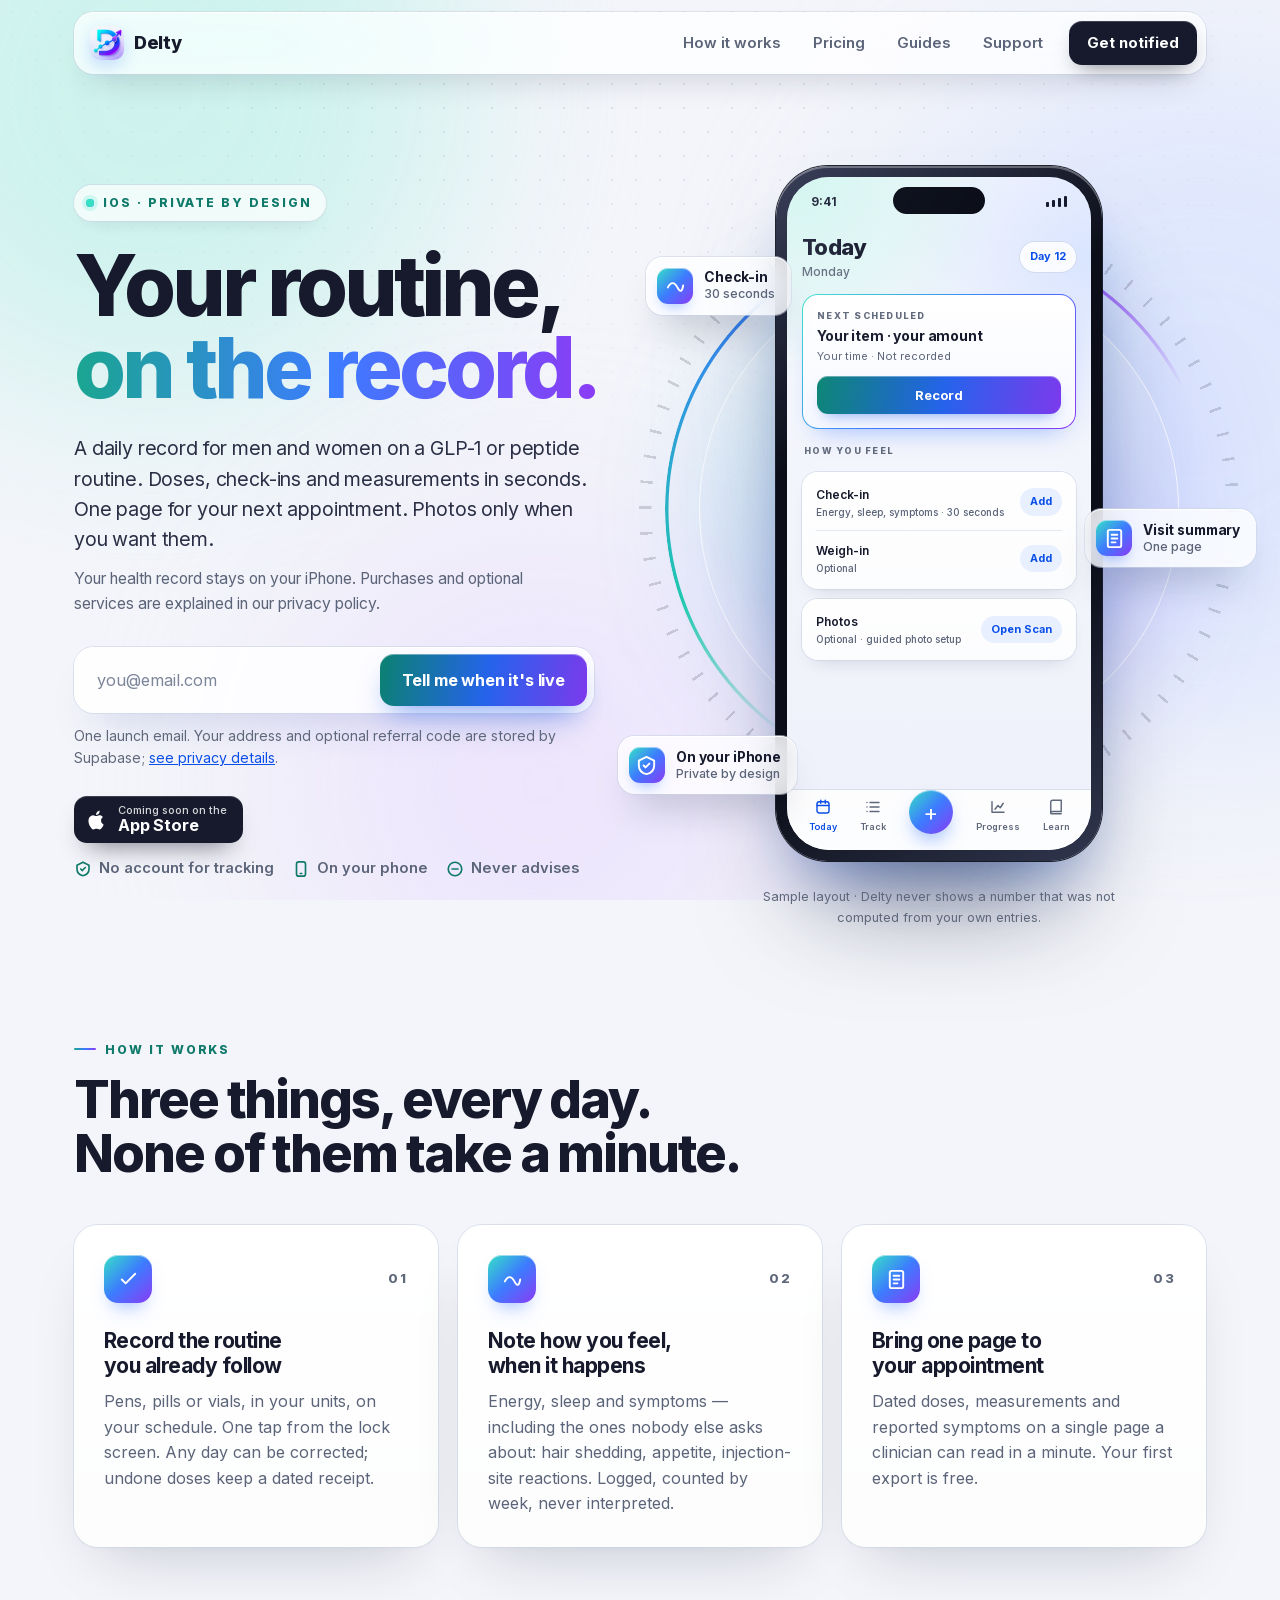
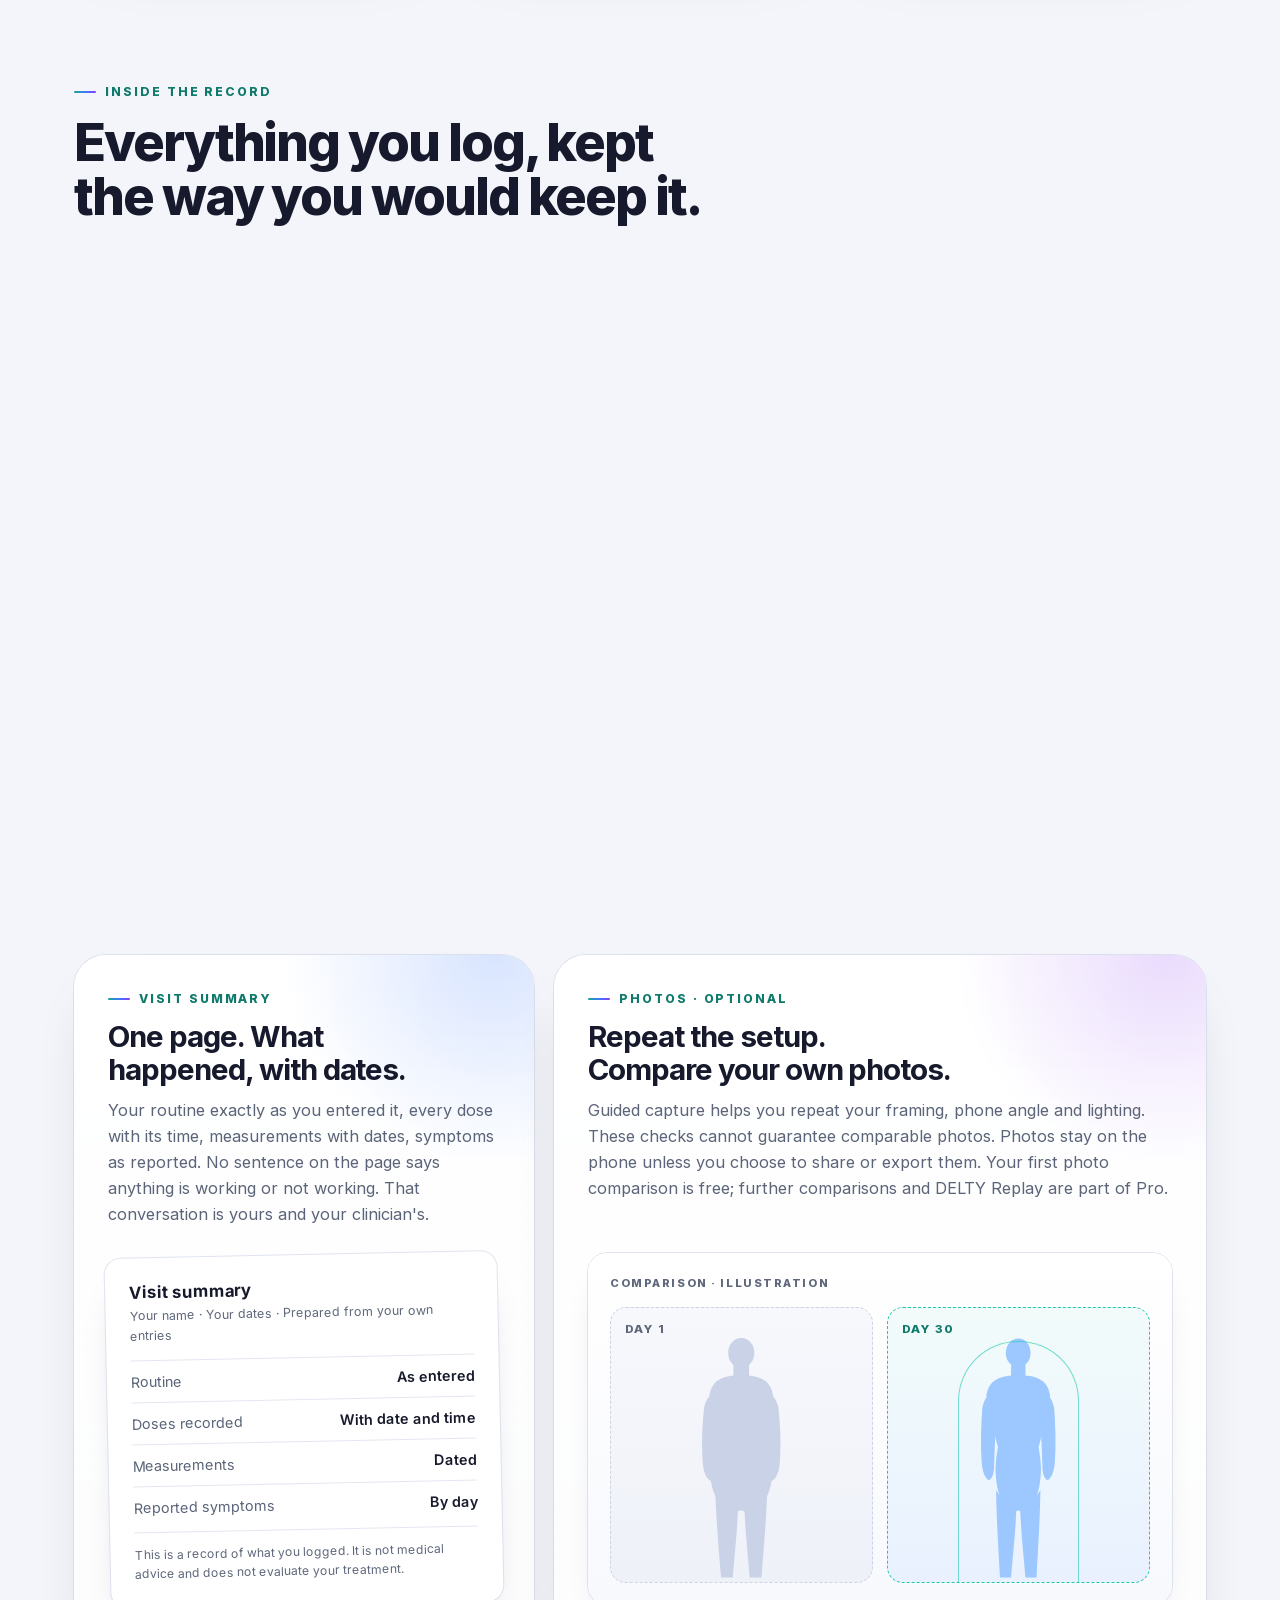
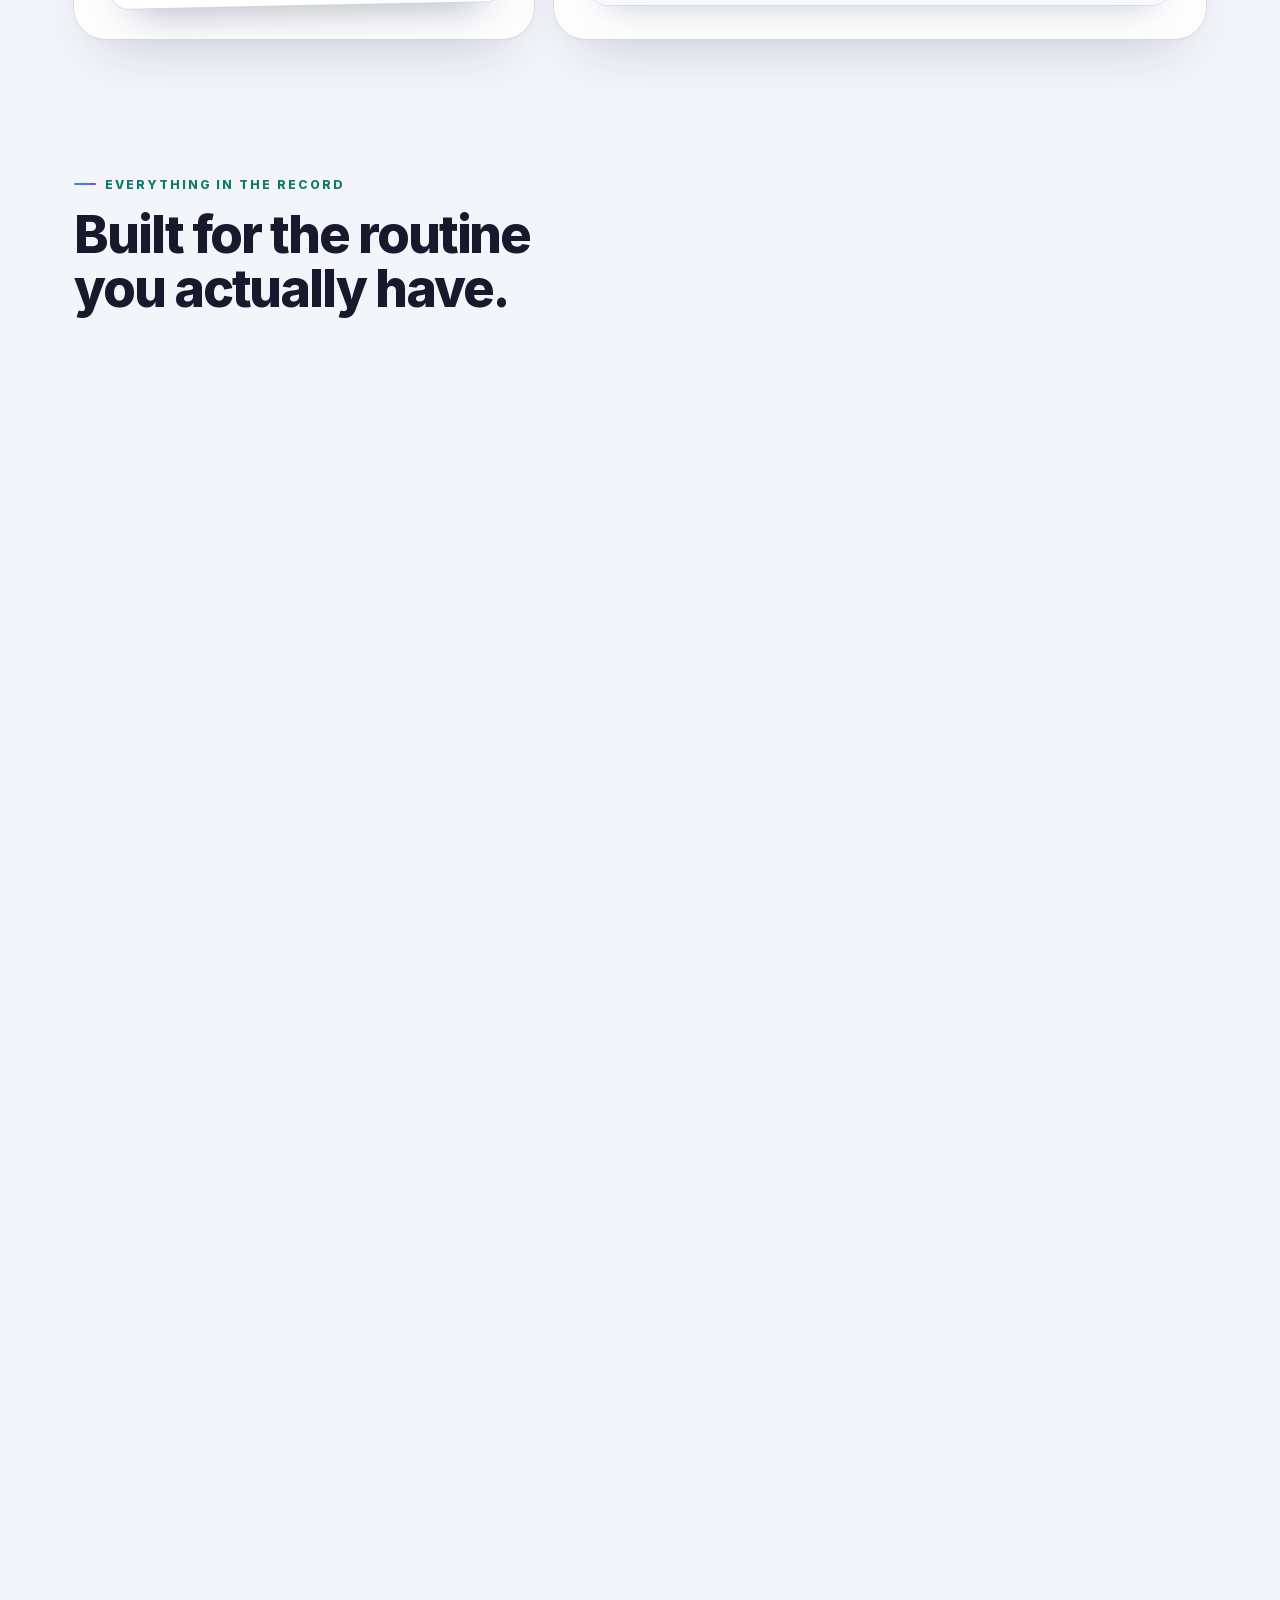
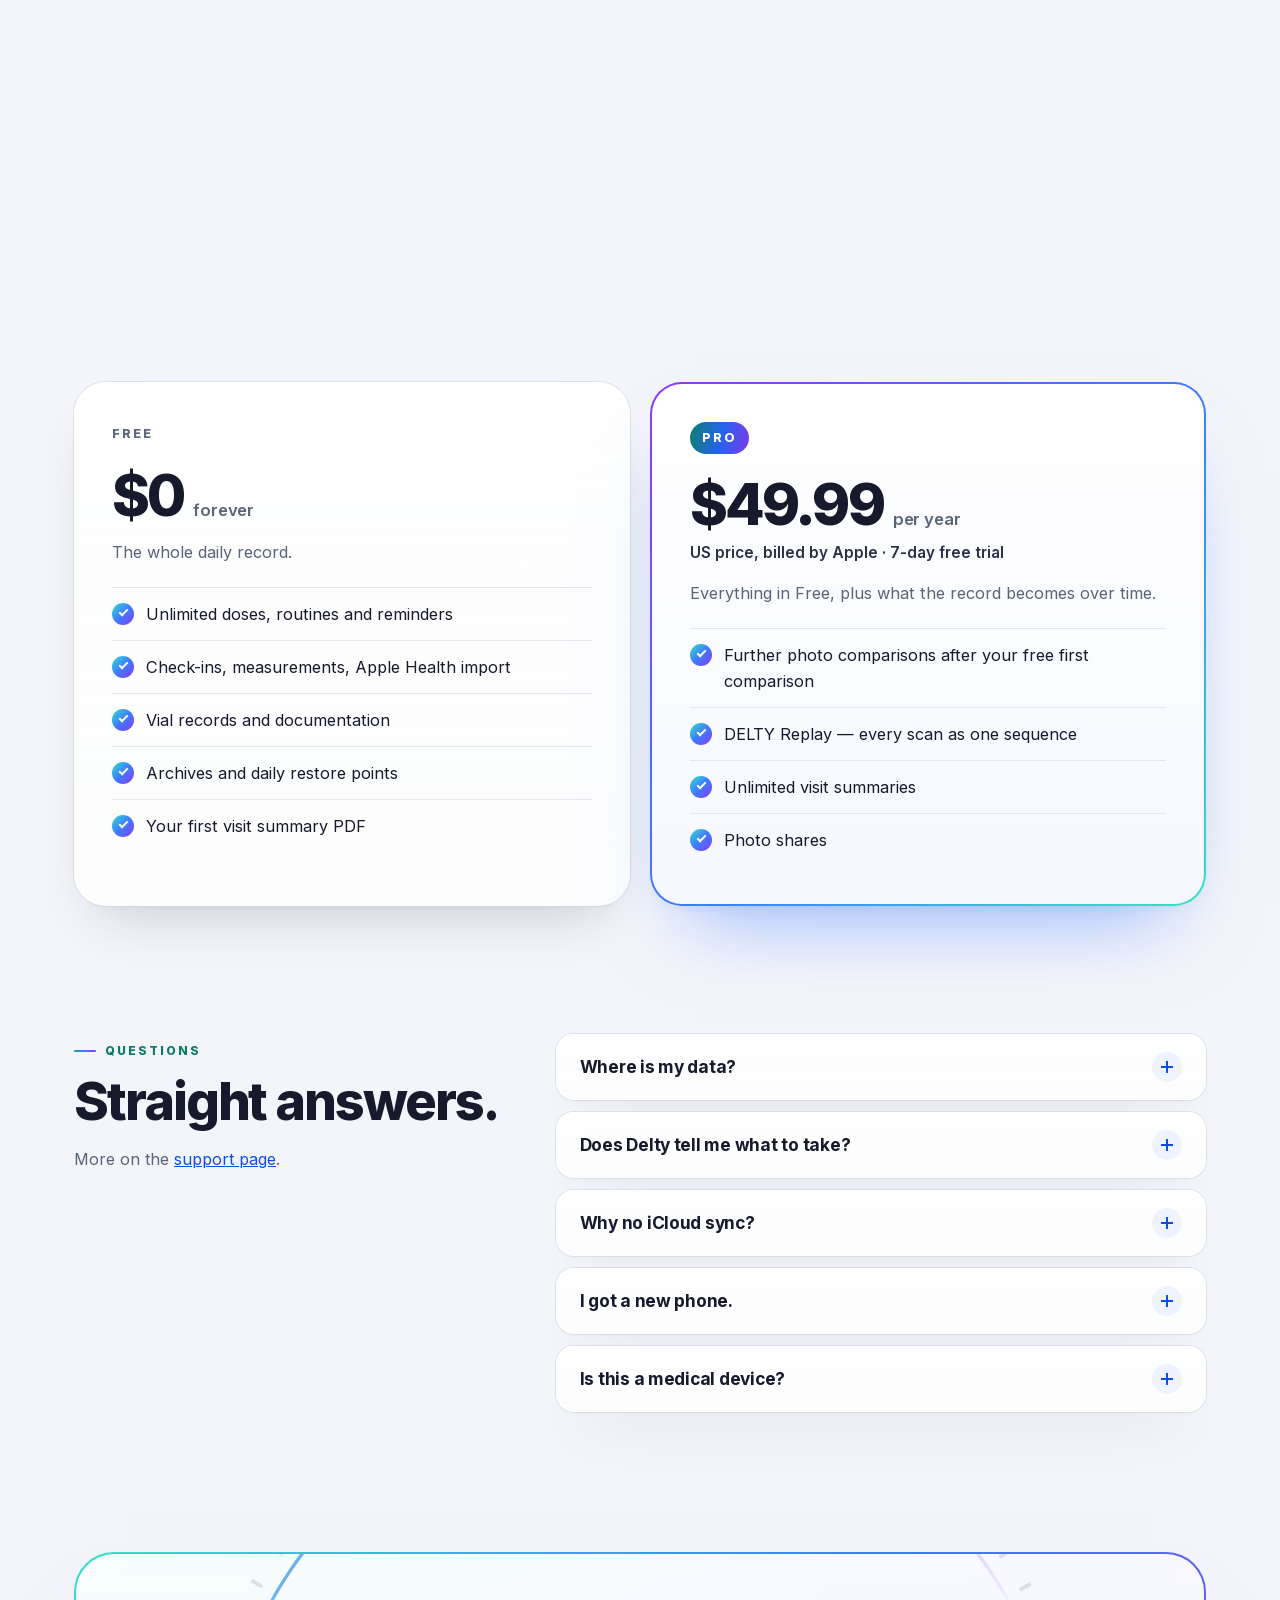
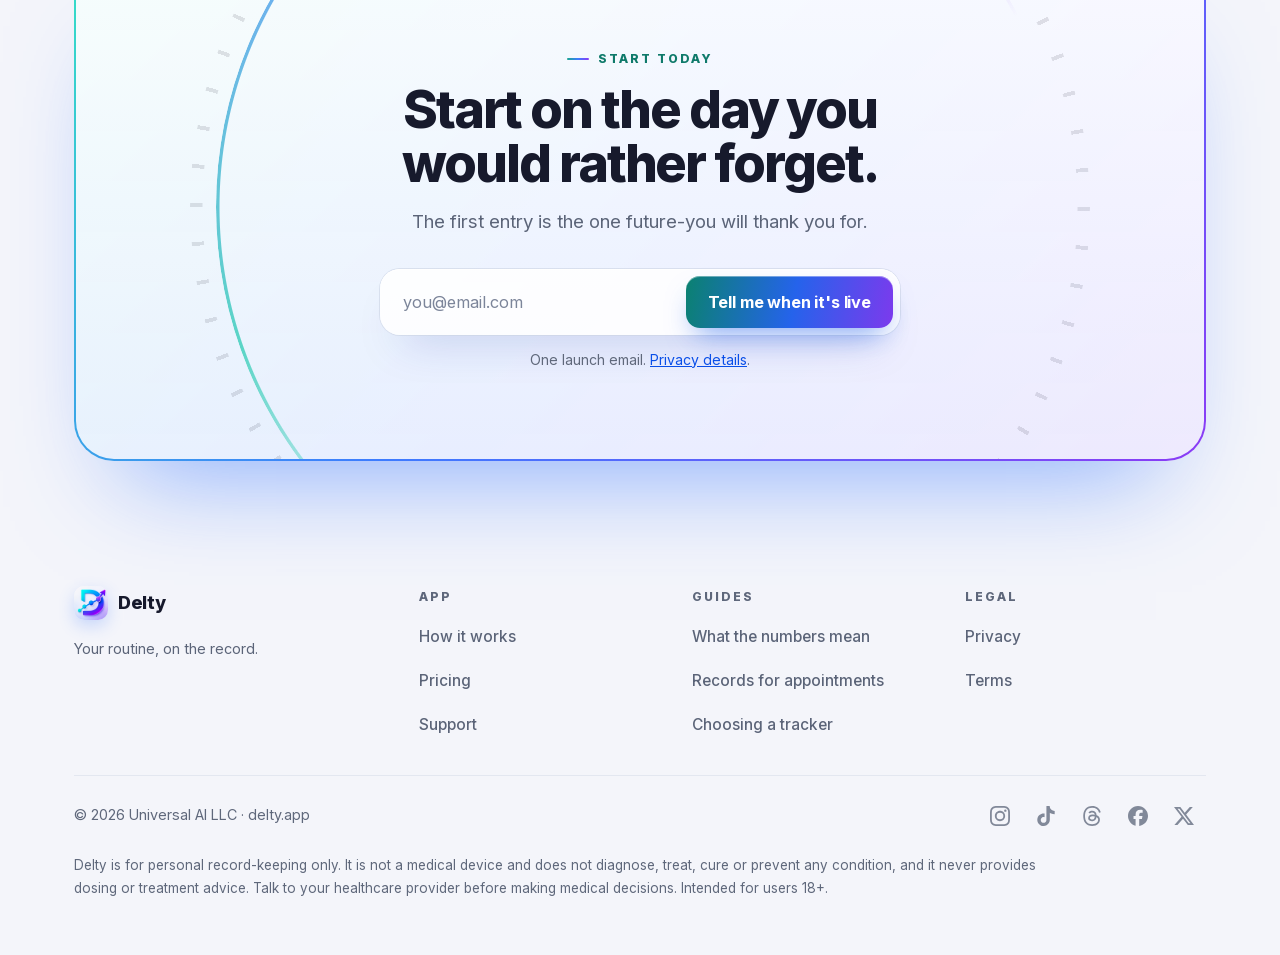
==== commit 98cb32b9: "Motion and finish pass, plus a branded 404 page Staggered load, slow background drift, scroll progre" ====
--- a/index.html
+++ b/index.html
@@ -1,7 +1,7 @@
 <!doctype html>
 <html lang="en">
 <head>
-<meta charset="utf-8"><meta http-equiv="Content-Security-Policy" content="default-src 'self'; script-src 'sha256-/yg1zDhTOVJK4tWh3UaOP/XU79NfgnxuwToZ8AgAWBo='; style-src 'self' 'unsafe-inline'; font-src 'self'; img-src 'self' data:; connect-src 'self' https://kuquefazcfrnjjbrpyws.supabase.co; object-src 'none'; base-uri 'self'; form-action 'self'; upgrade-insecure-requests"><meta name="referrer" content="strict-origin-when-cross-origin">
+<meta charset="utf-8"><meta http-equiv="Content-Security-Policy" content="default-src 'self'; script-src 'sha256-/yg1zDhTOVJK4tWh3UaOP/XU79NfgnxuwToZ8AgAWBo=' 'sha256-6MHaZicclQ+cxpq1AvYMQAYew7FiKa6L6SjQ2+FvmEo='; style-src 'self' 'unsafe-inline'; font-src 'self'; img-src 'self' data:; connect-src 'self' https://kuquefazcfrnjjbrpyws.supabase.co; object-src 'none'; base-uri 'self'; form-action 'self'; upgrade-insecure-requests"><meta name="referrer" content="strict-origin-when-cross-origin">
 <meta name="viewport" content="width=device-width, initial-scale=1">
 <title>Delty — Your routine, on the record</title>
 <link rel="canonical" href="https://delty.app/">
@@ -103,11 +103,12 @@
   .eyebrow{padding:8px 14px 8px 12px;border-radius:999px;background:rgba(255,255,255,.7);box-shadow:var(--edge),0 8px 20px -12px rgba(16,26,56,.2)}
   .eyebrow i{width:8px;height:8px;border-radius:50%;background:var(--grad-soft);box-shadow:0 0 0 4px rgba(53,224,197,.18)}
   .kicker::before{content:"";width:22px;height:2px;border-radius:2px;background:var(--grad)}
-  h1{margin-top:24px;font-size:clamp(2.75rem,6.6vw,5.25rem);line-height:.98;letter-spacing:-.048em;font-weight:800}
+  h1{margin-top:24px;font-size:clamp(2.75rem,6.6vw,5.25rem);line-height:.98;letter-spacing:-.048em;font-weight:800;text-wrap:balance}
   .grad{background:var(--grad);-webkit-background-clip:text;background-clip:text;color:transparent;padding-bottom:.08em}
   h2{margin-top:14px;font-size:clamp(2rem,4.3vw,3.25rem);line-height:1.04;letter-spacing:-.04em;font-weight:800;max-width:17em;text-wrap:balance}
   h3{letter-spacing:-.025em;line-height:1.18;text-wrap:balance}
   .lead{margin-top:16px;color:var(--dim);font-size:1.16rem;max-width:36em;line-height:1.6}
+  p{text-wrap:pretty}
   section{padding:64px 0}
   section[id],#join{scroll-margin-top:104px}
 
@@ -196,11 +197,12 @@
   .note-chip.n1{top:15%;right:calc(50% + 148px);animation-delay:-2s}
   .note-chip.n2{top:47%;left:calc(50% + 146px);animation-delay:-5s}
   .note-chip.n3{bottom:17%;right:calc(50% + 142px);animation-delay:-7s}
-  .hero .copy>*{animation:enter .8s var(--ease) both}
-  .hero .copy>:nth-child(2){animation-delay:.06s}.hero .copy>:nth-child(3){animation-delay:.12s}.hero .copy>:nth-child(4){animation-delay:.16s}
-  .hero .copy>:nth-child(5){animation-delay:.2s}.hero .copy>:nth-child(6){animation-delay:.24s}.hero .copy>:nth-child(7){animation-delay:.28s}
-  .hero .stage{animation:enter 1s var(--ease) .12s both}
-  @keyframes enter{from{opacity:0;transform:translateY(16px)}to{opacity:1;transform:none}}
+  .hero .copy>*{animation:enter .7s var(--ease) backwards}
+  .hero .copy>:nth-child(2){animation-delay:.05s}.hero .copy>:nth-child(3){animation-delay:.1s}.hero .copy>:nth-child(4){animation-delay:.15s}
+  .hero .copy>:nth-child(5){animation-delay:.2s}.hero .copy>:nth-child(6){animation-delay:.25s}.hero .copy>:nth-child(7){animation-delay:.28s}
+  .hero .stage{animation:enter-stage .9s var(--ease) .1s backwards}
+  @keyframes enter{from{opacity:0;transform:translateY(16px);filter:blur(8px)}}
+  @keyframes enter-stage{from{opacity:0;transform:translateY(26px) scale(.985)}}
 
   /* cards */
   .card{position:relative;background:var(--glass);border-radius:var(--r-lg);padding:30px;box-shadow:var(--shadow);transition:transform .35s var(--ease),box-shadow .35s var(--ease)}
@@ -338,15 +340,106 @@
   footer nav.socials a{display:inline-flex;margin:0;padding:0;min-height:44px;color:var(--dim)}
   footer .legal{margin-top:16px;max-width:72em;font-size:.84rem}
 
-  /* motion: content is visible without JS; the script opts in */
-  .js .rise{opacity:0;transform:translateY(20px);transition:opacity .8s var(--ease),transform .8s var(--ease);transition-delay:var(--d,0ms)}
-  .js .rise.in{opacity:1;transform:none}
-  .js .card.rise.in{transition:opacity .8s var(--ease),transform .35s var(--ease),box-shadow .35s var(--ease)}
+  /* motion: content is visible without JS; the "js" class (set by the script) opts in.
+     Only transform, opacity, filter and registered custom properties move. Reduce Motion turns all of it off. */
+  @property --ang{syntax:'<angle>';initial-value:135deg;inherits:false}
+  @property --spot{syntax:'<number>';initial-value:0;inherits:false}
+  @keyframes rise{from{opacity:0;transform:translateY(22px) scale(.985)}}
+  @keyframes nav-in{from{opacity:0;transform:translateY(-14px)}}
+  @keyframes soft-in{from{opacity:0;transform:translateY(8px)}}
+  @keyframes chip-in{from{opacity:0;scale:.9}}
+  @keyframes drift-a{to{transform:translate3d(70px,40px,0) scale(1.12)}}
+  @keyframes drift-b{to{transform:translate3d(-80px,60px,0) scale(1.08)}}
+  @keyframes drift-c{to{transform:translate3d(60px,-50px,0) scale(1.1)}}
+  @keyframes orbit{to{--ang:495deg}}
+  @keyframes ping{0%{transform:scale(1);opacity:.5}70%,100%{transform:scale(3.2);opacity:0}}
+  @keyframes progress{to{transform:scaleX(1)}}
+  @keyframes para-up{to{translate:0 -30px}}
+  @keyframes para-down{to{translate:0 46px}}
+
+  /* reveal on scroll: an animation (not a transition), so hover on a revealed card answers at once */
+  .js .rise{opacity:0}
+  .js .rise.in{opacity:1;animation:rise .8s var(--ease) var(--d,0ms) backwards}
+
+  /* load: the nav settles first, then the hero (see .hero .copy above), then the sample screen fills in */
+  .top header{animation:nav-in .6s var(--ease) backwards}
+  .hero .screen .body>*{animation:soft-in .5s var(--ease) backwards}
+  .hero .screen .body>:nth-child(1){animation-delay:.3s}.hero .screen .body>:nth-child(2){animation-delay:.38s}.hero .screen .body>:nth-child(3){animation-delay:.46s}
+  .hero .screen .body>:nth-child(4){animation-delay:.52s}.hero .screen .body>:nth-child(5){animation-delay:.58s}
+  .note-chip{animation:chip-in .6s var(--ease) backwards,float 9s ease-in-out infinite}
+  .note-chip.n1{animation-delay:.55s,-2s}.note-chip.n2{animation-delay:.65s,-5s}.note-chip.n3{animation-delay:.75s,-7s}
+  .eyebrow i{position:relative}
+  .eyebrow i::after{content:"";position:absolute;inset:0;border-radius:50%;background:#35E0C5;animation:ping 3.4s cubic-bezier(0,0,.2,1) infinite}
+
+  /* ambient: the light behind the page drifts very slowly */
+  .aurora i{will-change:transform}
+  .aurora .a{animation:drift-a 26s ease-in-out infinite alternate}
+  .aurora .b{animation:drift-b 34s ease-in-out infinite alternate}
+  .aurora .c{animation:drift-c 40s ease-in-out infinite alternate}
+  .band::after{animation:drift-b 32s ease-in-out infinite alternate}
+
+  /* the Pro plan's edge turns slowly; where @property is missing it simply stays still */
+  .plan.pro{background:linear-gradient(180deg,#fff,#F6F8FF) padding-box,conic-gradient(from var(--ang,135deg),#35E0C5,#3D7BFF,#8B3BF5,#3D7BFF,#35E0C5) border-box;animation:orbit 16s linear infinite}
+  .js .plan.pro.rise.in{animation:rise .8s var(--ease) var(--d,0ms) backwards,orbit 16s linear infinite}
+
+  /* the sample bars grow in when their card arrives */
+  .js .rise .weeks i{transform:scaleY(0);transform-origin:50% 100%}
+  .js .rise.in .weeks i{transform:none;transition:transform .9s var(--ease);transition-delay:calc(var(--d,0ms) + .3s + var(--i,0)*60ms)}
+  .weeks i:nth-child(2){--i:1}.weeks i:nth-child(3){--i:2}.weeks i:nth-child(4){--i:3}.weeks i:nth-child(5){--i:4}.weeks i:nth-child(6){--i:5}.weeks i:nth-child(7){--i:6}.weeks i:nth-child(8){--i:7}
+
+  /* interaction */
+  header nav a:not(.pill){position:relative}
+  header nav a:not(.pill)::after{content:"";position:absolute;left:14px;right:14px;bottom:9px;height:2px;border-radius:2px;background:var(--grad);transform:scaleX(0);transform-origin:0 50%;transition:transform .35s var(--ease)}
+  header nav a:not(.pill):hover::after,header nav a:not(.pill):focus-visible::after{transform:scaleX(1)}
+  nav .pill:active,.btn:active{transform:scale(.98)}
+  .logo img{transition:transform .5s var(--ease)}
+  .logo:hover img{transform:rotate(-8deg) scale(1.06)}
+  .card .ic{transition:transform .45s var(--ease)}
+  .card:hover .ic{transform:translateY(-2px) rotate(-5deg) scale(1.05)}
+  .feature::before{transition:transform .9s var(--ease)}
+  .feature:hover::before{transform:scale(1.3)}
+  footer .col a{transition:color .2s,transform .3s var(--ease)}
+  footer .col a:hover{transform:translateX(4px)}
+  .socials a{transition:opacity .2s,transform .3s var(--ease)}
+  .socials a:hover{transform:translateY(-2px)}
+  summary::after{transition:transform .3s var(--ease),scale .3s var(--ease)}
+  summary:hover::after{scale:1.1}
+
+  /* answers open and close smoothly where the browser can size to content */
+  @supports (interpolate-size:allow-keywords){
+    :root{interpolate-size:allow-keywords}
+    details::details-content{block-size:0;opacity:0;overflow:clip;transition:block-size .45s var(--ease),opacity .35s ease,content-visibility .45s allow-discrete}
+    details[open]::details-content{block-size:auto;opacity:1}
+  }
+
+  /* a soft light follows the pointer across a card (mouse only; the "spot" class is set by script) */
+  @media (hover:hover) and (pointer:fine){
+    .spot .card{background:radial-gradient(480px circle at var(--mx,50%) var(--my,0px),rgba(61,123,255,calc(.09*var(--spot,0))),transparent 62%),var(--glass);
+      transition:transform .35s var(--ease),box-shadow .35s var(--ease),--spot .5s ease}
+    .spot .card:hover{--spot:1}
+    .spot .plan.pro{background:radial-gradient(480px circle at var(--mx,50%) var(--my,0px),rgba(61,123,255,calc(.09*var(--spot,0))),transparent 62%) padding-box,linear-gradient(180deg,#fff,#F6F8FF) padding-box,conic-gradient(from var(--ang,135deg),#35E0C5,#3D7BFF,#8B3BF5,#3D7BFF,#35E0C5) border-box}
+  }
+
+  /* scroll-linked: a thin progress line, and the hero device drifts against its dial */
+  @supports (animation-timeline:scroll()){
+    body::after{content:"";position:fixed;top:0;left:0;right:0;height:2px;z-index:60;pointer-events:none;background:var(--grad);transform:scaleX(0);transform-origin:0 50%;
+      animation:progress 1ms linear both;animation-timeline:scroll(root block)}
+    @media (min-width:721px){
+      .hero .phone{animation:float 8s ease-in-out infinite,para-up 1ms linear both;animation-timeline:auto,scroll(root block);animation-range:normal,0px 800px}
+      .hero .stage>.dial{animation:para-down 1ms linear both;animation-timeline:scroll(root block);animation-range:0px 800px}
+    }
+  }
+
+  @media (max-width:720px){
+    .aurora i,.band::after,.hero .screen .body>*{animation:none}
+  }
   @media (prefers-reduced-motion:reduce){
     html{scroll-behavior:auto}
     *,*::before,*::after{animation:none!important;transition:none!important}
-    .js .rise{opacity:1;transform:none}
+    .js .rise{opacity:1}
+    .js .rise .weeks i{transform:none}
     .page{transform:none}
+    body::after{display:none}
   }
 
   @media (max-width:1279px){
@@ -719,6 +812,8 @@
   </footer>
 
 </div>
+<!-- Pointer light on cards (mouse only). Its hash is pinned in the policy above; the launch-list script below is unchanged. -->
+<script>(function(){var d=document,r=d.documentElement,m=window.matchMedia;if(!m||!r.classList||!m('(hover:hover) and (pointer:fine)').matches||m('(prefers-reduced-motion:reduce)').matches)return;r.classList.add('spot');var c=null,x=0,y=0,q=false;d.addEventListener('pointermove',function(e){var t=e.target&&e.target.closest?e.target.closest('.card'):null;if(!t)return;c=t;x=e.clientX;y=e.clientY;if(q)return;q=true;requestAnimationFrame(function(){q=false;var b=c.getBoundingClientRect();c.style.setProperty('--mx',(x-b.left)+'px');c.style.setProperty('--my',(y-b.top)+'px')})},{passive:true})})();</script>
 <script>
   // per-creator attribution: ?ref=creatorcode flows into the form submission
   var ref = new URLSearchParams(location.search).get('ref');
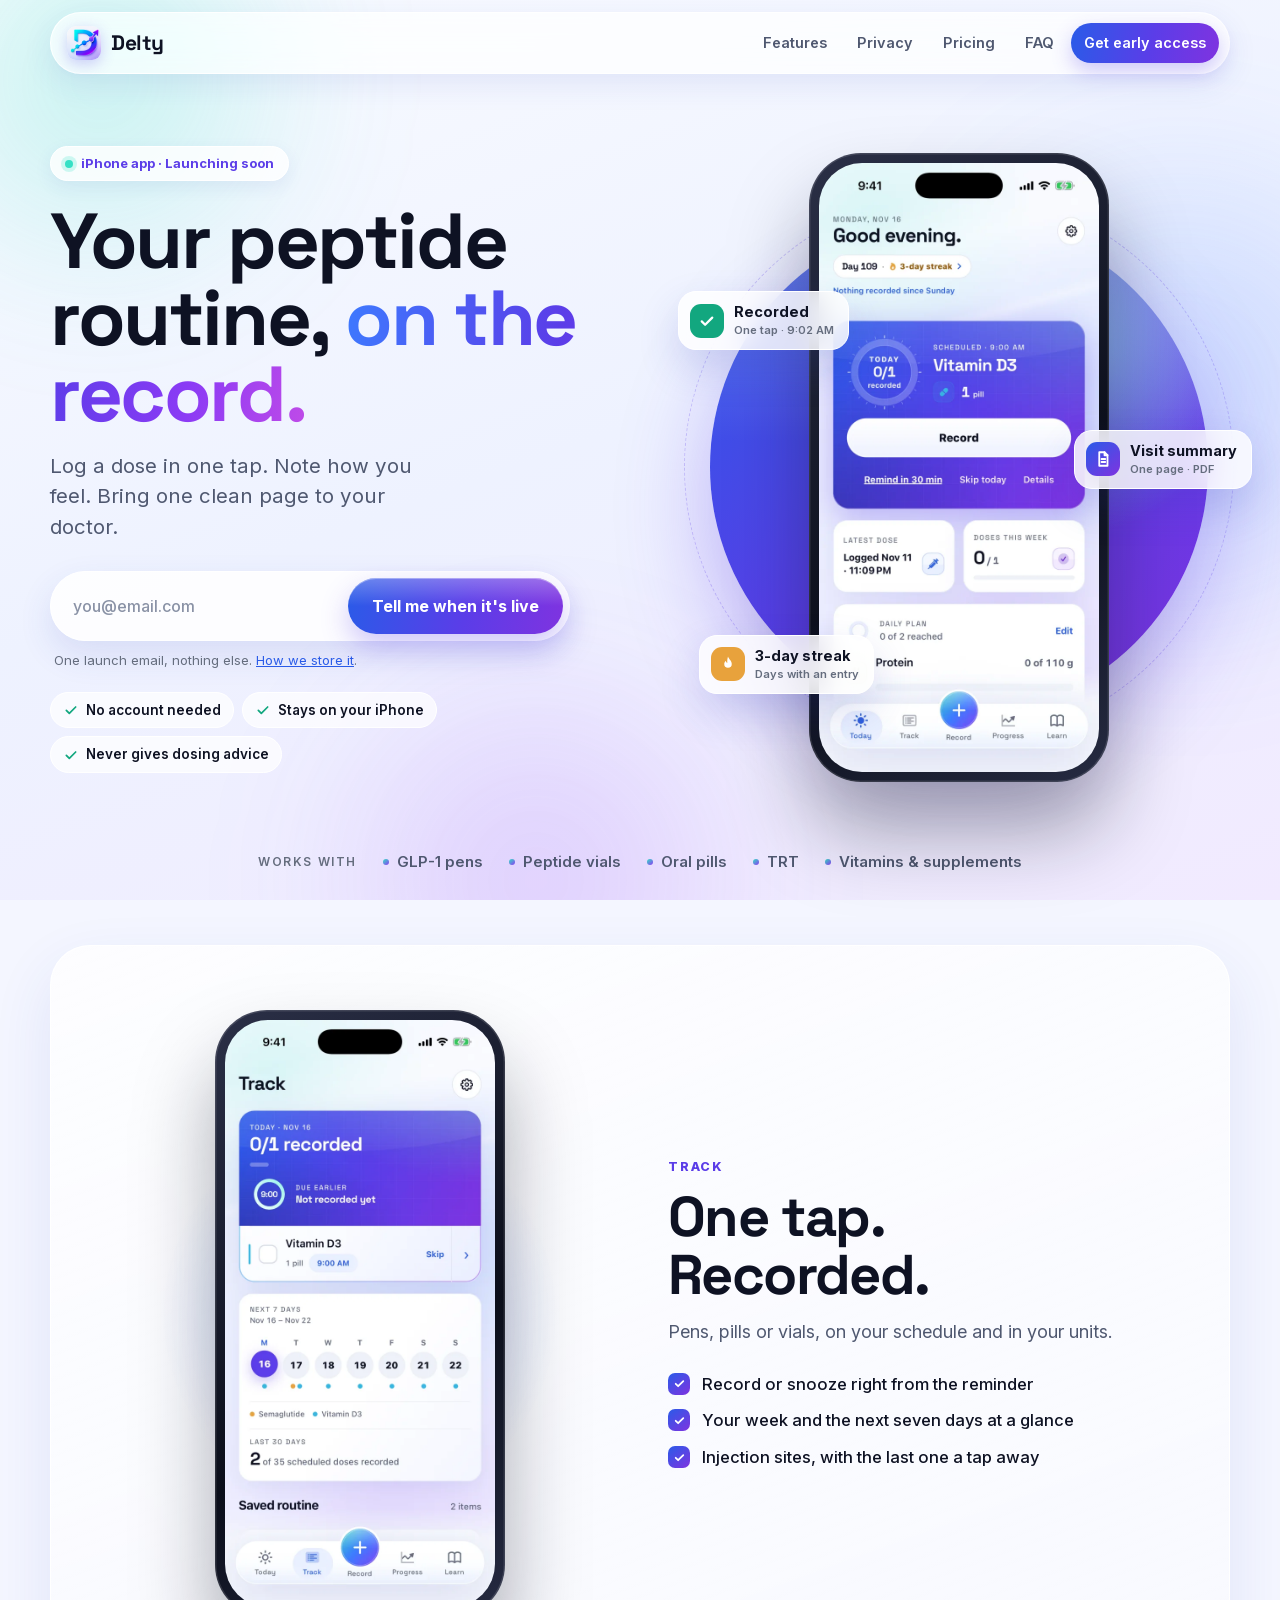
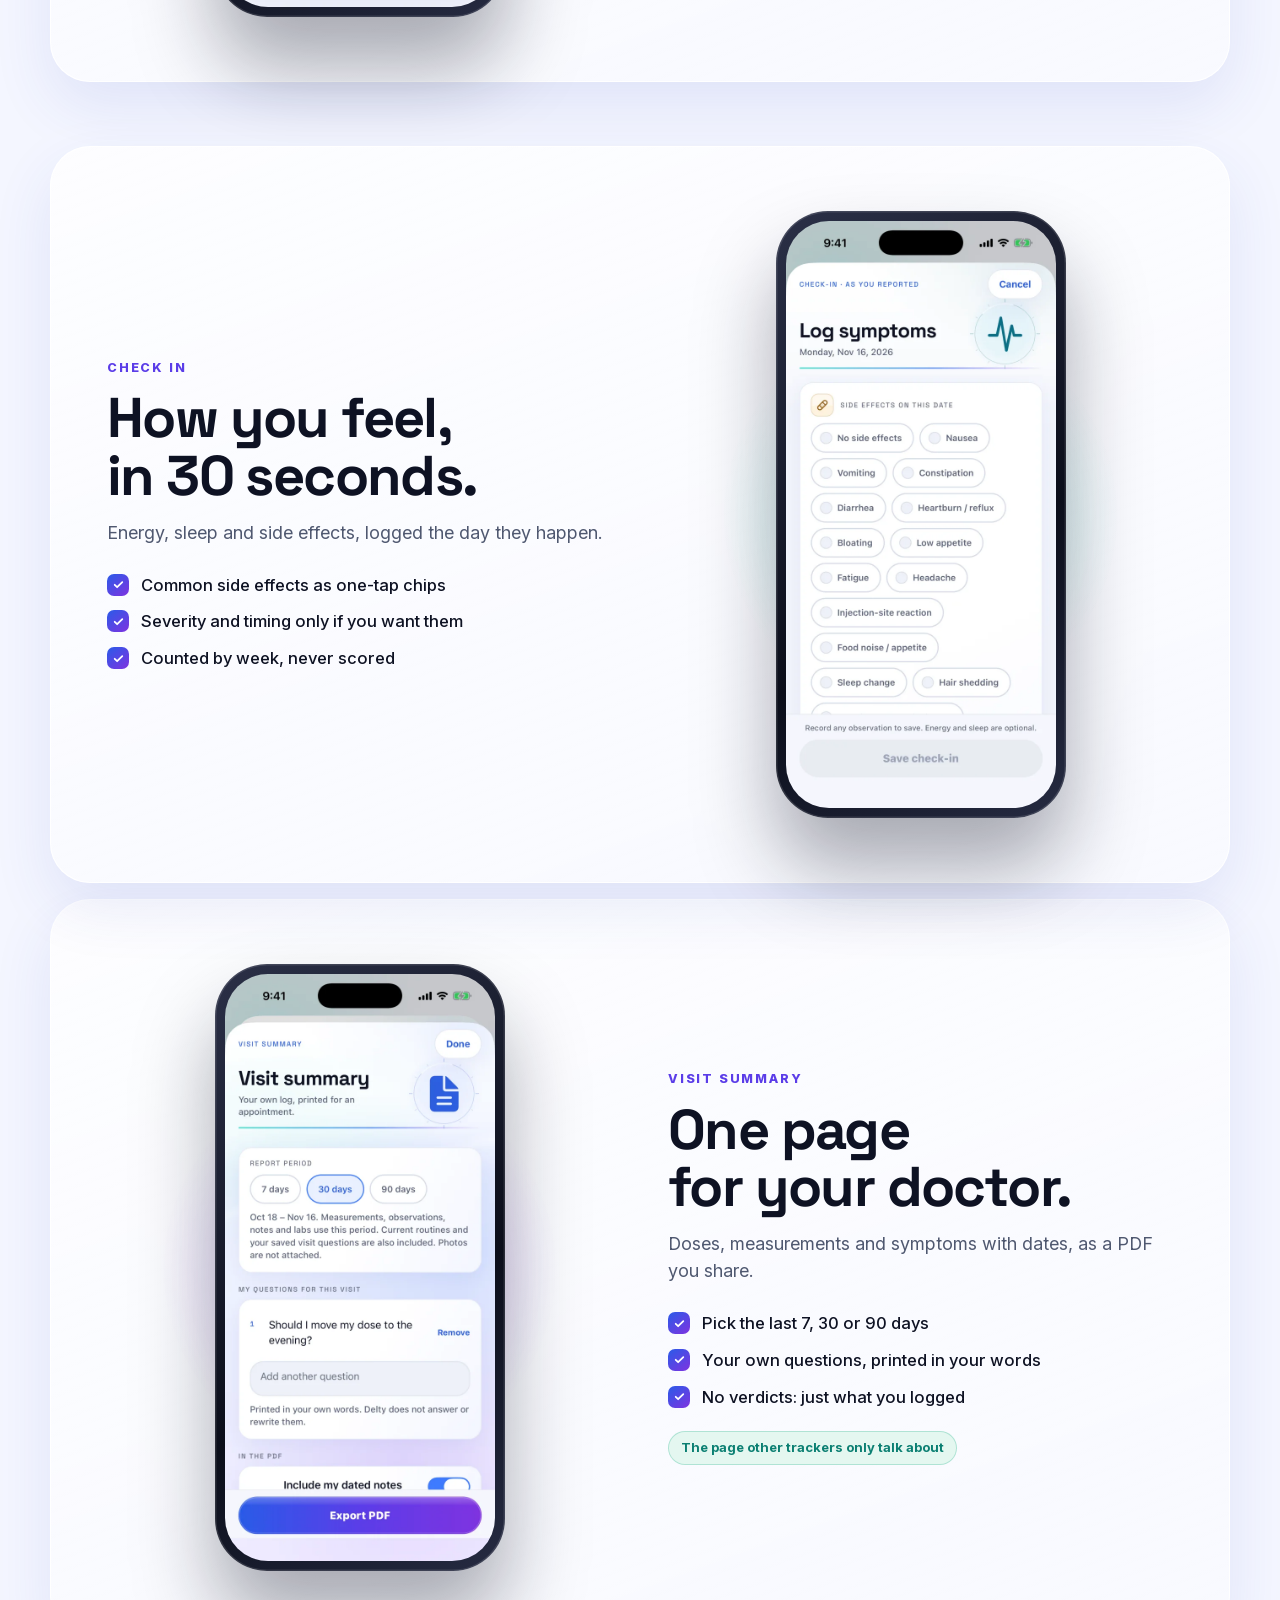
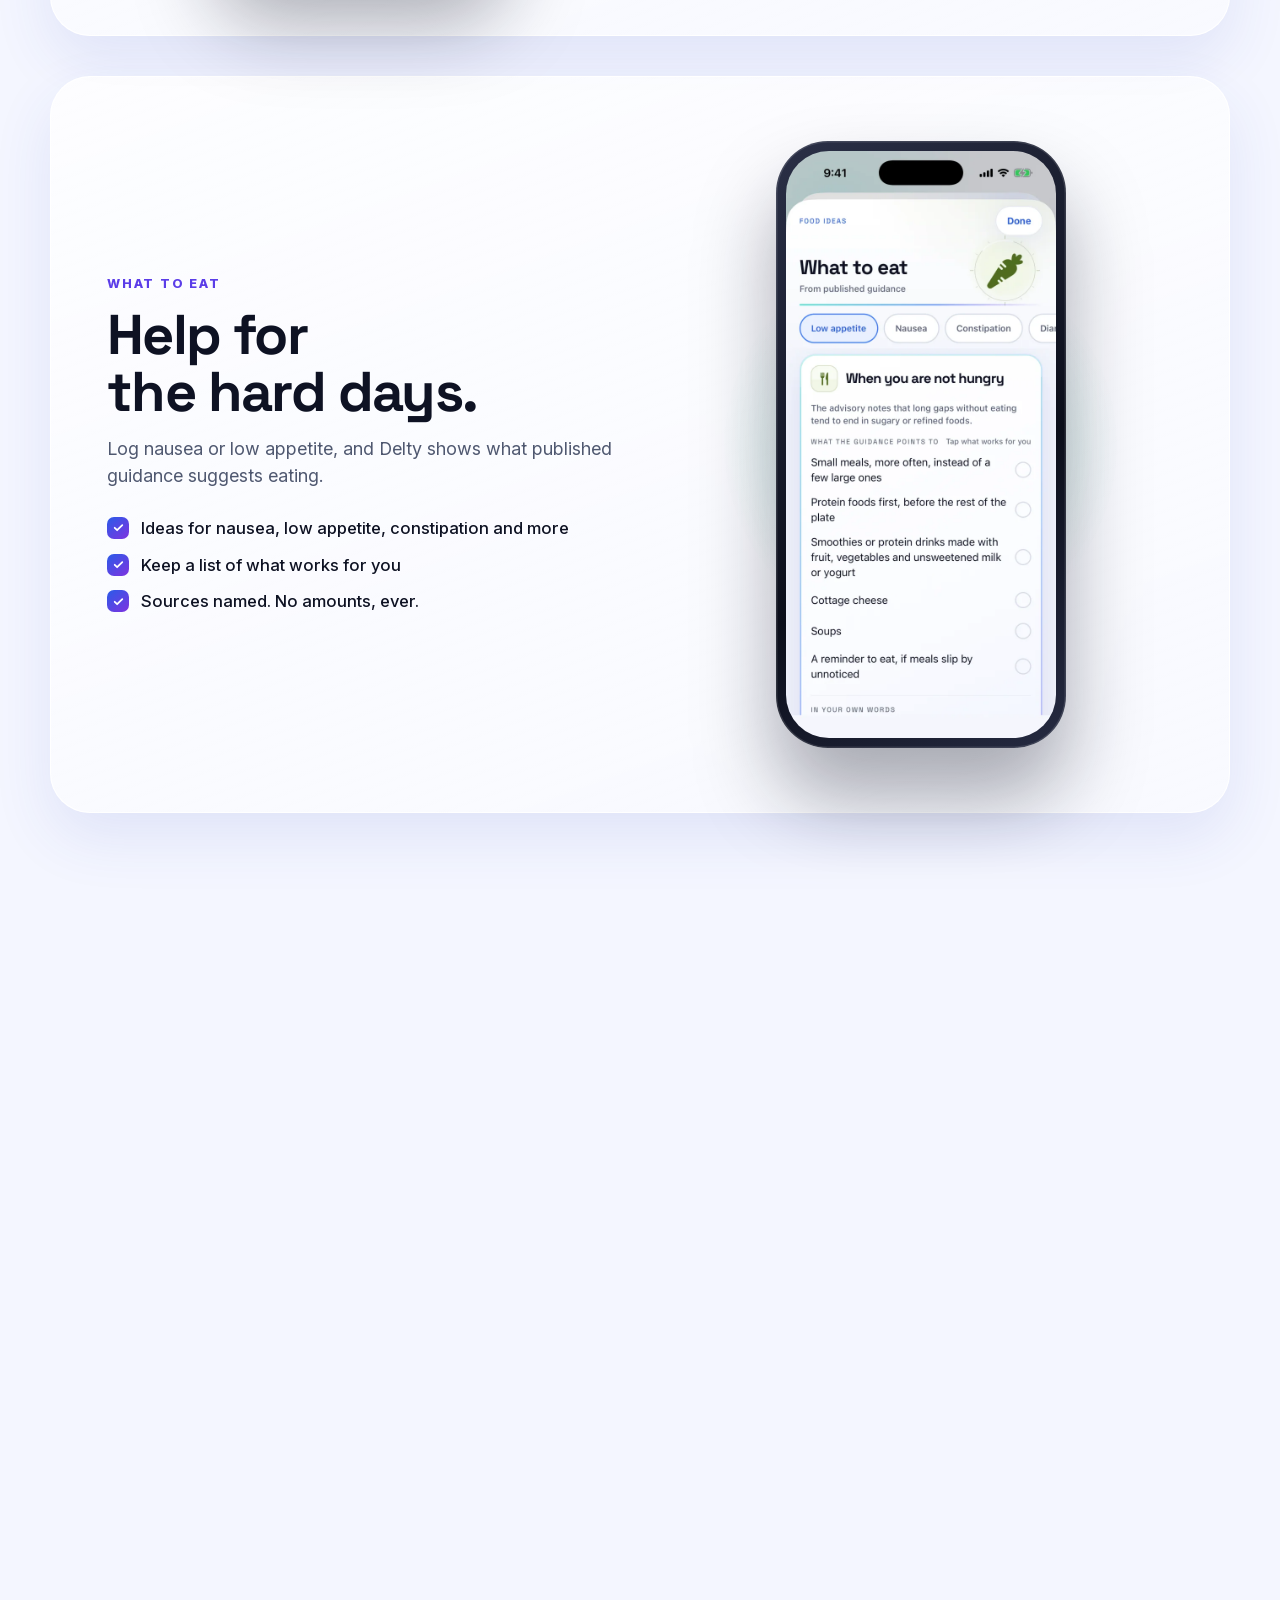
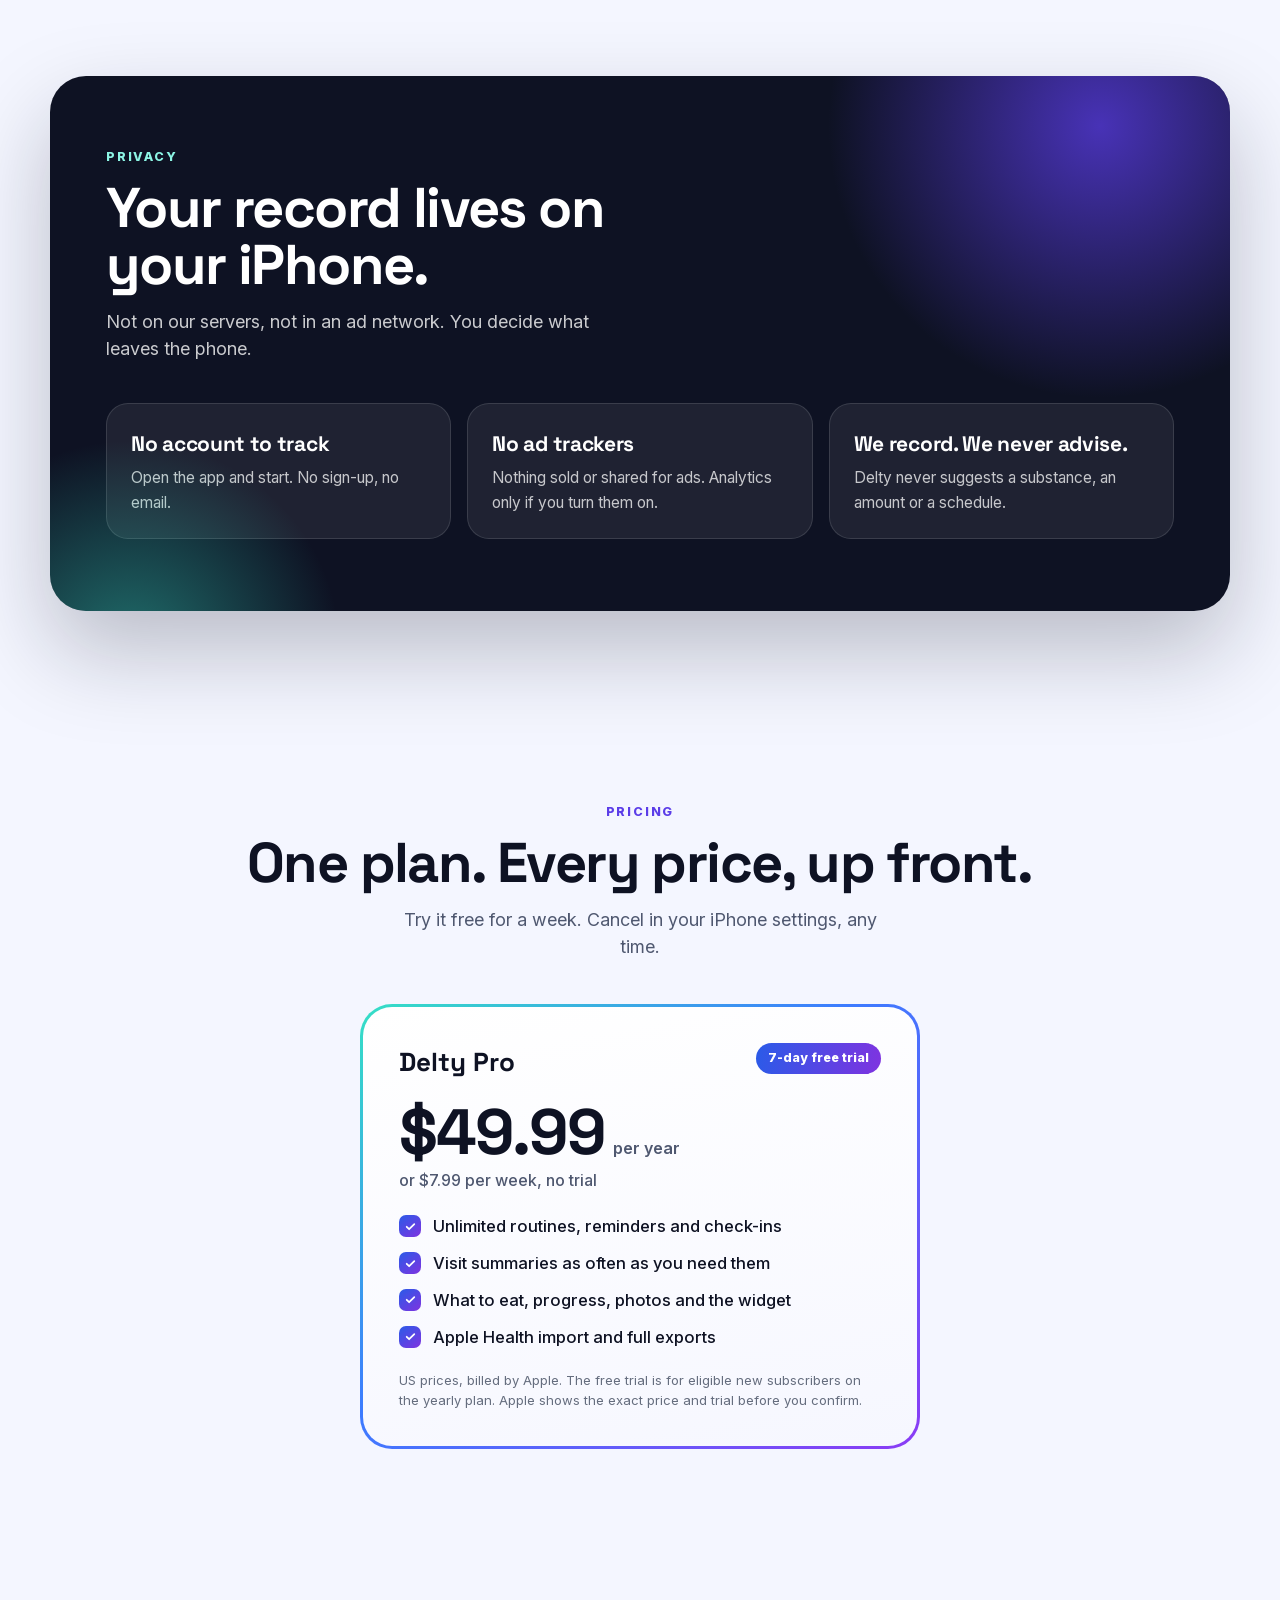
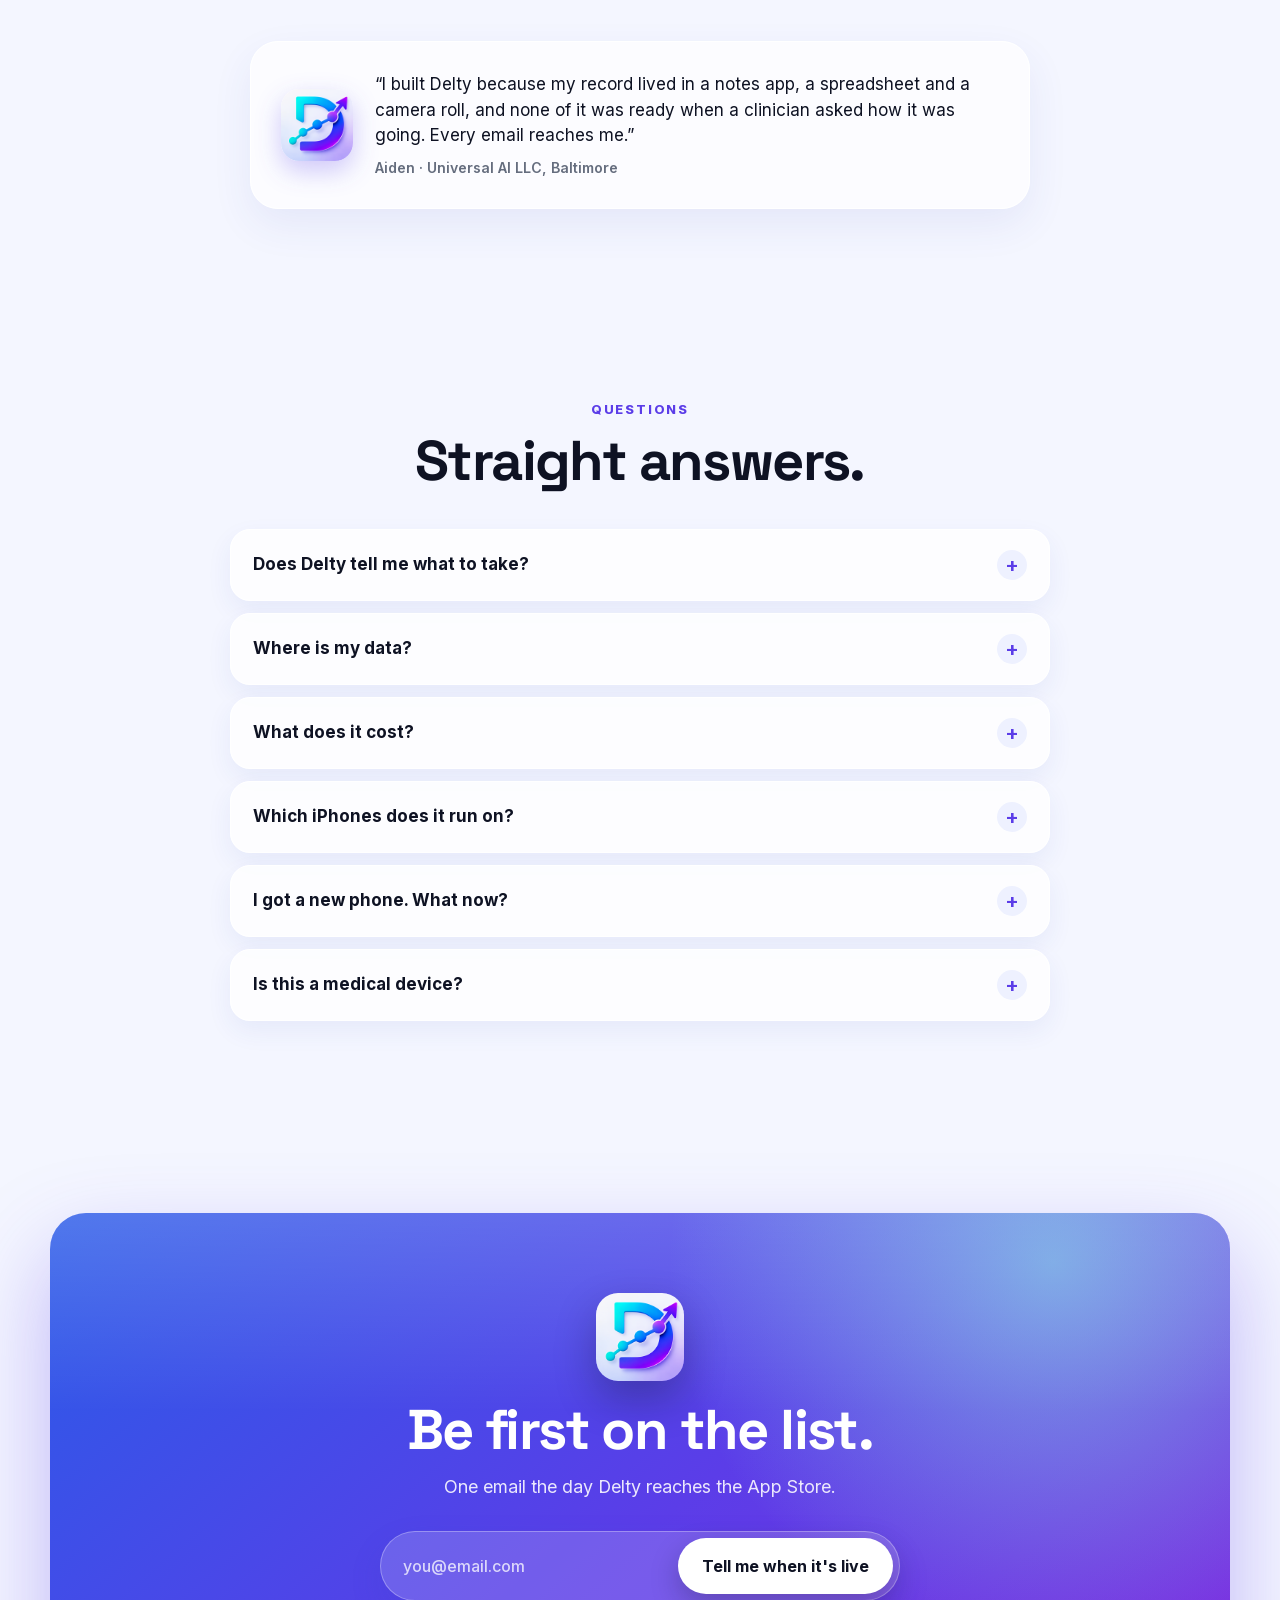
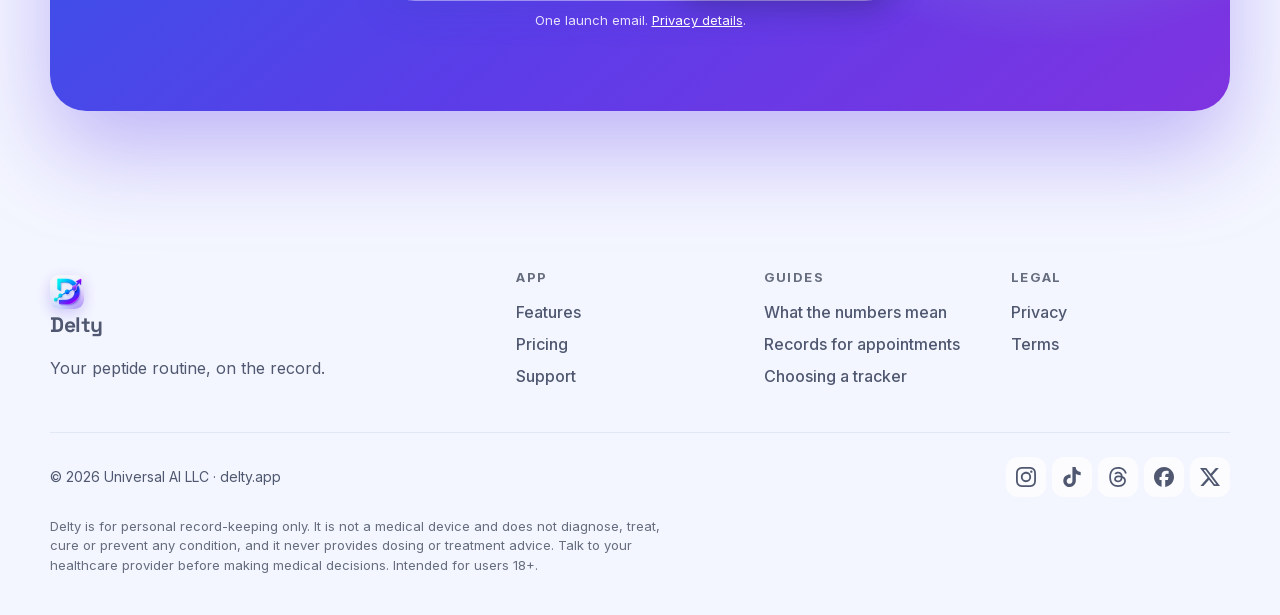
==== commit 4cbe0374: "Rebuild the landing page in the app's new look; fix outdated pricing New landing page: the app's col" ====
--- a/index.html
+++ b/index.html
@@ -1,14 +1,14 @@
 <!doctype html>
 <html lang="en">
 <head>
-<meta charset="utf-8"><meta http-equiv="Content-Security-Policy" content="default-src 'self'; script-src 'sha256-/yg1zDhTOVJK4tWh3UaOP/XU79NfgnxuwToZ8AgAWBo=' 'sha256-6MHaZicclQ+cxpq1AvYMQAYew7FiKa6L6SjQ2+FvmEo='; style-src 'self' 'unsafe-inline'; font-src 'self'; img-src 'self' data:; connect-src 'self' https://kuquefazcfrnjjbrpyws.supabase.co; object-src 'none'; base-uri 'self'; form-action 'self'; upgrade-insecure-requests"><meta name="referrer" content="strict-origin-when-cross-origin">
+<meta charset="utf-8"><meta http-equiv="Content-Security-Policy" content="default-src 'self'; script-src 'sha256-/yg1zDhTOVJK4tWh3UaOP/XU79NfgnxuwToZ8AgAWBo='; style-src 'self' 'unsafe-inline'; font-src 'self'; img-src 'self' data:; connect-src 'self' https://kuquefazcfrnjjbrpyws.supabase.co; object-src 'none'; base-uri 'self'; form-action 'self'; upgrade-insecure-requests"><meta name="referrer" content="strict-origin-when-cross-origin">
 <meta name="viewport" content="width=device-width, initial-scale=1">
-<title>Delty — Your routine, on the record</title>
+<title>Delty — Your peptide routine, on the record</title>
 <link rel="canonical" href="https://delty.app/">
-<meta name="description" content="Delty is a private daily record for people on a GLP-1 or peptide routine: doses, check-ins and measurements, a one-page visit summary for your clinician, and optional comparable photos. Your health record stays on your iPhone; optional services are explained in our privacy policy.">
-<meta property="og:title" content="Delty — Your routine, on the record">
-<meta property="og:description" content="Doses, check-ins and measurements in one private record. A one-page visit summary. Photos when you want them.">
-<meta name="theme-color" content="#F4F5FA">
+<meta name="description" content="Delty is a private iPhone record for GLP-1 and peptide routines: log a dose in one tap, note how you feel in 30 seconds, and bring a one-page summary to your clinician. Your record stays on your iPhone. Delty never gives dosing advice.">
+<meta property="og:title" content="Delty — Your peptide routine, on the record">
+<meta property="og:description" content="One tap to log a dose. Thirty seconds to note how you feel. One page for your clinician. Private on your iPhone.">
+<meta name="theme-color" content="#F2F4FF">
 <meta name="color-scheme" content="light only">
 <link rel="icon" type="image/png" sizes="32x32" href="assets/favicon-32.png">
 <link rel="icon" type="image/png" sizes="64x64" href="assets/favicon-64.png">
@@ -19,13 +19,14 @@
 <meta property="og:image:width" content="1200">
 <meta property="og:image:height" content="630">
 <meta name="twitter:card" content="summary_large_image">
-<meta name="twitter:title" content="Delty — Your routine, on the record">
-<meta name="twitter:description" content="Doses, check-ins and measurements in one private record. A one-page visit summary. Photos when you want them.">
+<meta name="twitter:title" content="Delty — Your peptide routine, on the record">
+<meta name="twitter:description" content="One tap to log a dose. Thirty seconds to note how you feel. One page for your clinician. Private on your iPhone.">
 <meta name="twitter:image" content="https://delty.app/assets/og.png">
-<!-- Inter is self-hosted (Google's own latin/latin-ext woff2 slices in /assets/fonts): no third-party connection before first paint. -->
+<!-- Fonts are self-hosted: Inter (Google's latin/latin-ext woff2 slices) for text, Space Grotesk Bold (SIL OFL, assets/fonts/OFL-SpaceGrotesk.txt) for headlines, the same face as the app. No third-party connection before first paint. -->
 <link rel="preload" as="font" type="font/woff2" crossorigin href="/assets/fonts/Inter-400-latin.woff2">
 <link rel="preload" as="font" type="font/woff2" crossorigin href="/assets/fonts/Inter-600-latin.woff2">
-<link rel="preload" as="font" type="font/woff2" crossorigin href="/assets/fonts/Inter-800-latin.woff2">
+<link rel="preload" as="font" type="font/ttf" crossorigin href="/assets/fonts/SpaceGrotesk-Bold.ttf">
+<link rel="preload" as="image" href="assets/screens/today.webp">
 <style>
 @font-face{font-family:'Inter';font-style:normal;font-weight:400;font-display:swap;src:url(/assets/fonts/Inter-400-latin-ext.woff2) format('woff2');unicode-range:U+0100-02BA, U+02BD-02C5, U+02C7-02CC, U+02CE-02D7, U+02DD-02FF, U+0304, U+0308, U+0329, U+1D00-1DBF, U+1E00-1E9F, U+1EF2-1EFF, U+2020, U+20A0-20AB, U+20AD-20C4, U+2113, U+2C60-2C7F, U+A720-A7FF;}
 @font-face{font-family:'Inter';font-style:normal;font-weight:400;font-display:swap;src:url(/assets/fonts/Inter-400-latin.woff2) format('woff2');unicode-range:U+0000-00FF, U+0131, U+0152-0153, U+02BB-02BC, U+02C6, U+02DA, U+02DC, U+0304, U+0308, U+0329, U+2000-206F, U+20AC, U+2122, U+2191, U+2193, U+2212, U+2215, U+FEFF, U+FFFD;}
@@ -37,454 +38,212 @@
 @font-face{font-family:'Inter';font-style:normal;font-weight:700;font-display:swap;src:url(/assets/fonts/Inter-700-latin.woff2) format('woff2');unicode-range:U+0000-00FF, U+0131, U+0152-0153, U+02BB-02BC, U+02C6, U+02DA, U+02DC, U+0304, U+0308, U+0329, U+2000-206F, U+20AC, U+2122, U+2191, U+2193, U+2212, U+2215, U+FEFF, U+FFFD;}
 @font-face{font-family:'Inter';font-style:normal;font-weight:800;font-display:swap;src:url(/assets/fonts/Inter-800-latin-ext.woff2) format('woff2');unicode-range:U+0100-02BA, U+02BD-02C5, U+02C7-02CC, U+02CE-02D7, U+02DD-02FF, U+0304, U+0308, U+0329, U+1D00-1DBF, U+1E00-1E9F, U+1EF2-1EFF, U+2020, U+20A0-20AB, U+20AD-20C4, U+2113, U+2C60-2C7F, U+A720-A7FF;}
 @font-face{font-family:'Inter';font-style:normal;font-weight:800;font-display:swap;src:url(/assets/fonts/Inter-800-latin.woff2) format('woff2');unicode-range:U+0000-00FF, U+0131, U+0152-0153, U+02BB-02BC, U+02C6, U+02DA, U+02DC, U+0304, U+0308, U+0329, U+2000-206F, U+20AC, U+2122, U+2191, U+2193, U+2212, U+2215, U+FEFF, U+FFFD;}
-</style>
-<style>
-  /* Delty is light only, like the app. There is no dark block on purpose. */
-  :root{
-    color-scheme:light only;
-    --bg:#F4F5FA; --panel:#FFFFFF; --panel2:#EEF1F8;
-    --ink:#171A2C; --ink2:#2A2F45; --dim:#5B6478; --faint:#5F687B;
-    --teal:#1FC8AE; --teal-deep:#1AA690; --teal-text:#0F7A6A; --blue:#3D7BFF; --blue-text:#0A4FE8; --violet:#8B3BF5;
-    --line:#E3E7F0; --line-strong:#CBD3E4;
-    --grad:linear-gradient(90deg,var(--teal-deep),var(--blue),var(--violet));
-    --grad-soft:linear-gradient(135deg,#35E0C5,#3D7BFF,#8B3BF5);
-    --grad-btn:linear-gradient(100deg,#0B8170,#2563EB 52%,#7C3AED);
-    --r-xl:32px; --r-lg:24px; --r-md:16px;
-    --glass:linear-gradient(180deg,rgba(255,255,255,.96),rgba(255,255,255,.78));
-    --edge:0 0 0 1px rgba(203,211,228,.62);
-    --shadow:0 1px 0 rgba(255,255,255,.95) inset, var(--edge), 0 30px 60px -28px rgba(16,26,56,.22), 0 4px 10px -4px rgba(16,26,56,.05);
-    --shadow-lift:0 1px 0 rgba(255,255,255,.95) inset, 0 0 0 1px rgba(61,123,255,.28), 0 40px 70px -28px rgba(31,60,160,.32), 0 6px 14px -6px rgba(16,26,56,.08);
-    --ease:cubic-bezier(.2,.7,.2,1);
-    font-size:16px;
-  }
-  *{margin:0;padding:0;box-sizing:border-box}
-  html{scroll-behavior:smooth;-webkit-text-size-adjust:100%}
-  body{
-    background:var(--bg); color:var(--ink);
-    font-family:Inter,-apple-system,BlinkMacSystemFont,"SF Pro Text","Segoe UI",sans-serif;
-    line-height:1.6; -webkit-font-smoothing:antialiased; text-rendering:optimizeLegibility; overflow-x:hidden;
-  }
-  a{color:var(--blue-text)}
-  img{max-width:100%}
-  ::selection{background:rgba(61,123,255,.2)}
-  :focus-visible{outline:3px solid rgba(61,123,255,.55);outline-offset:3px;border-radius:8px}
-  .wrap{max-width:1180px;margin:0 auto;padding:0 24px}
-  .sr{position:absolute;width:1px;height:1px;overflow:hidden;clip:rect(0 0 0 0);white-space:nowrap}
-  .skip{position:absolute;left:16px;top:-60px;z-index:100;background:var(--ink);color:#fff;padding:12px 16px;border-radius:12px;font-weight:700;text-decoration:none}
-  .skip:focus{top:12px}
-
-  /* ground: aurora light + a fine instrument grid that fades out */
-  .aurora{position:fixed;inset:0;z-index:-2;pointer-events:none;overflow:hidden}
-  .aurora i{position:absolute;border-radius:50%;filter:blur(100px);opacity:.6}
-  .aurora .a{width:620px;height:620px;background:#B4F1E5;top:-220px;left:-160px}
-  .aurora .b{width:680px;height:680px;background:#CFDDFF;top:60px;right:-260px}
-  .aurora .c{width:520px;height:520px;background:#E4D4FF;top:58%;left:22%;opacity:.45}
-  .grid-ground{position:absolute;left:0;right:0;top:0;height:920px;z-index:-1;pointer-events:none;
-    background-image:radial-gradient(rgba(23,26,44,.11) 1px,transparent 1.4px);background-size:24px 24px;
-    -webkit-mask-image:radial-gradient(ellipse 80% 70% at 50% 0,#000 10%,transparent 72%);mask-image:radial-gradient(ellipse 80% 70% at 50% 0,#000 10%,transparent 72%)}
-
-  /* nav */
-  .top{position:sticky;top:0;z-index:50;padding-top:12px}
-  header{display:flex;align-items:center;justify-content:space-between;gap:12px;padding:9px 9px 9px 16px;border-radius:20px;
-    background:rgba(255,255,255,.74);-webkit-backdrop-filter:saturate(170%) blur(18px);backdrop-filter:saturate(170%) blur(18px);
-    box-shadow:0 1px 0 rgba(255,255,255,.9) inset, var(--edge), 0 16px 36px -18px rgba(16,26,56,.24)}
-  .logo{display:flex;align-items:center;gap:10px;font-weight:800;font-size:1.12rem;letter-spacing:-.02em;color:var(--ink);text-decoration:none;min-height:44px}
-  .logo img{width:34px;height:34px;border-radius:10px;box-shadow:0 6px 16px rgba(61,123,255,.24)}
-  nav{display:flex;align-items:center;gap:4px}
-  nav a{font-size:.94rem;font-weight:600;color:var(--dim);text-decoration:none}
-  nav a:not(.pill){display:inline-flex;align-items:center;min-height:44px;padding:0 14px;border-radius:12px;transition:color .2s,background .2s}
-  nav a:not(.pill):hover{color:var(--ink);background:rgba(23,26,44,.05)}
-  nav .pill{display:inline-flex;align-items:center;min-height:44px;margin-left:8px;padding:0 18px;border-radius:13px;background:var(--ink);color:#fff;font-weight:700;
-    box-shadow:0 1px 0 rgba(255,255,255,.18) inset,0 10px 22px -10px rgba(23,26,44,.6);transition:transform .2s var(--ease),box-shadow .2s}
-  nav .pill:hover{transform:translateY(-1px);box-shadow:0 1px 0 rgba(255,255,255,.18) inset,0 14px 26px -10px rgba(23,26,44,.7)}
-
-  /* type */
-  .eyebrow,.kicker{display:inline-flex;align-items:center;gap:9px;font-size:.76rem;font-weight:800;letter-spacing:.16em;text-transform:uppercase;color:var(--teal-text)}
-  .eyebrow{padding:8px 14px 8px 12px;border-radius:999px;background:rgba(255,255,255,.7);box-shadow:var(--edge),0 8px 20px -12px rgba(16,26,56,.2)}
-  .eyebrow i{width:8px;height:8px;border-radius:50%;background:var(--grad-soft);box-shadow:0 0 0 4px rgba(53,224,197,.18)}
-  .kicker::before{content:"";width:22px;height:2px;border-radius:2px;background:var(--grad)}
-  h1{margin-top:24px;font-size:clamp(2.75rem,6.6vw,5.25rem);line-height:.98;letter-spacing:-.048em;font-weight:800;text-wrap:balance}
-  .grad{background:var(--grad);-webkit-background-clip:text;background-clip:text;color:transparent;padding-bottom:.08em}
-  h2{margin-top:14px;font-size:clamp(2rem,4.3vw,3.25rem);line-height:1.04;letter-spacing:-.04em;font-weight:800;max-width:17em;text-wrap:balance}
-  h3{letter-spacing:-.025em;line-height:1.18;text-wrap:balance}
-  .lead{margin-top:16px;color:var(--dim);font-size:1.16rem;max-width:36em;line-height:1.6}
-  p{text-wrap:pretty}
-  section{padding:64px 0}
-  section[id],#join{scroll-margin-top:104px}
-
-  /* hero: the dial is wider than its column, so the hero clips sideways at the screen edge */
-  .hero-clip{overflow-x:clip}
-  @supports not (overflow-x:clip){.hero-clip{overflow:hidden;padding-bottom:40px;margin-bottom:-40px}}
-  .hero{position:relative;display:grid;grid-template-columns:minmax(0,1fr) minmax(0,1fr);gap:64px;align-items:center;padding:64px 0 40px}
-  .sub{margin-top:24px;font-size:1.22rem;color:var(--ink2);max-width:27em;line-height:1.55;letter-spacing:-.008em}
-  .sub2{margin-top:12px;font-size:.98rem;color:var(--dim);max-width:32em}
-  form.cta{margin-top:30px;display:flex;gap:8px;max-width:520px;padding:7px;border-radius:20px;background:rgba(255,255,255,.86);
-    box-shadow:0 1px 0 #fff inset, var(--edge), 0 24px 44px -24px rgba(31,60,160,.34);transition:box-shadow .25s}
-  form.cta:focus-within{box-shadow:0 1px 0 #fff inset,0 0 0 1.5px var(--blue),0 0 0 6px rgba(61,123,255,.14),0 24px 44px -24px rgba(31,60,160,.34)}
-  .cta input[type=email]{flex:1 1 180px;min-width:0;min-height:52px;padding:0 16px;border:none;border-radius:14px;background:transparent;color:var(--ink);font-size:1.02rem;outline:none;font-family:inherit}
-  .cta input[type=email]::placeholder{color:#7C859A}
-  .btn{position:relative;overflow:hidden;min-height:52px;padding:0 22px;border-radius:14px;border:none;cursor:pointer;font-family:inherit;white-space:nowrap;
-    background:var(--grad-btn);color:#fff;font-weight:700;font-size:1.02rem;letter-spacing:-.01em;
-    box-shadow:0 1px 0 rgba(255,255,255,.38) inset,0 14px 28px -10px rgba(37,99,235,.6);transition:transform .2s var(--ease),box-shadow .2s}
-  .btn::after{content:"";position:absolute;top:0;bottom:0;left:-60%;width:40%;transform:skewX(-20deg);background:linear-gradient(90deg,transparent,rgba(255,255,255,.34),transparent);transition:left .7s var(--ease)}
-  .btn:hover{transform:translateY(-1px);box-shadow:0 1px 0 rgba(255,255,255,.38) inset,0 18px 34px -10px rgba(37,99,235,.7)}
-  .btn:hover::after{left:120%}
-  .btn:active{transform:translateY(0) scale(.99)}
-  .btn:disabled{cursor:default}
-  .cta-note{margin-top:12px;font-size:.88rem;color:var(--faint);max-width:520px}
-  .under{display:flex;align-items:center;gap:14px 22px;flex-wrap:wrap;margin-top:26px}
-  .badge{display:inline-flex;align-items:center;gap:10px;padding:9px 16px 9px 12px;border-radius:13px;background:var(--ink);color:#fff;font-weight:700;font-size:1.02rem;line-height:1.1;letter-spacing:-.01em;
-    box-shadow:0 1px 0 rgba(255,255,255,.16) inset,0 14px 26px -14px rgba(23,26,44,.7)}
-  .badge small{display:block;font-size:.68rem;font-weight:500;opacity:.82;letter-spacing:0}
-  .facts{display:flex;gap:10px 18px;flex-wrap:wrap}
-  .fact{display:flex;align-items:center;gap:7px;font-size:.92rem;font-weight:600;color:var(--dim)}
-  .fact svg{width:18px;height:18px;flex:none}
-
-  /* hero stage: dial, phone, floating notes */
-  .stage{position:relative;display:flex;flex-direction:column;align-items:center;padding:28px 0 0}
-  .dial{position:absolute;top:50%;left:50%;width:min(600px,128%);aspect-ratio:1;transform:translate(-50%,-54%);pointer-events:none}
-  .dial i{position:absolute;inset:0;border-radius:50%}
-  .dial .ticks{background:repeating-conic-gradient(from 0deg,rgba(23,26,44,.3) 0 .5deg,transparent .5deg 5deg);
-    -webkit-mask:radial-gradient(closest-side,transparent calc(100% - 13px),#000 calc(100% - 12px));mask:radial-gradient(closest-side,transparent calc(100% - 13px),#000 calc(100% - 12px));opacity:.55}
-  .dial .arc{inset:26px;background:conic-gradient(from 200deg,transparent 0 4%,#1FC8AE 14%,#3D7BFF 34%,#8B3BF5 52%,transparent 62% 100%);
-    -webkit-mask:radial-gradient(closest-side,transparent calc(100% - 4px),#000 calc(100% - 3px));mask:radial-gradient(closest-side,transparent calc(100% - 4px),#000 calc(100% - 3px));animation:turn 48s linear infinite}
-  .dial .glow{inset:16%;background:var(--grad-soft);filter:blur(70px);opacity:.34}
-  .dial .plate{inset:60px;background:radial-gradient(circle at 50% 30%,rgba(255,255,255,.75),rgba(255,255,255,0) 62%);box-shadow:0 0 0 1px rgba(255,255,255,.7) inset}
-  @keyframes turn{to{transform:rotate(360deg)}}
-  .phone{position:relative;z-index:1;width:min(326px,80vw);aspect-ratio:9/19.2;border-radius:52px;padding:11px;
-    background:linear-gradient(145deg,#3A405A,#0B0E18 34%,#0B0E18 66%,#30364E);
-    box-shadow:0 0 0 1px rgba(11,14,24,.9),0 2px 0 rgba(255,255,255,.3) inset,0 70px 110px -40px rgba(16,26,56,.6),0 36px 60px -30px rgba(61,123,255,.5);
-    animation:float 8s ease-in-out infinite}
-  @keyframes float{0%,100%{transform:translateY(0)}50%{transform:translateY(-10px)}}
-  .screen{position:relative;width:100%;height:100%;border-radius:42px;background:linear-gradient(180deg,#F7F8FD,#EEF1FA);overflow:hidden;display:flex;flex-direction:column}
-  .screen::before{content:"";position:absolute;inset:0;z-index:0;background:radial-gradient(120% 50% at 0 0,rgba(180,241,229,.7),transparent 60%),radial-gradient(110% 45% at 100% 12%,rgba(214,226,255,.9),transparent 62%)}
-  .screen::after{content:"";position:absolute;inset:0;z-index:3;pointer-events:none;border-radius:inherit;
-    background:linear-gradient(118deg,rgba(255,255,255,.5) 0,rgba(255,255,255,.12) 18%,transparent 34%,transparent 100%);mix-blend-mode:soft-light}
-  .screen>*{position:relative;z-index:1}
-  .screen .notch{position:absolute;top:10px;left:50%;transform:translateX(-50%);width:92px;height:27px;border-radius:999px;background:#0B0E18;z-index:2}
-  .screen .bar{display:flex;justify-content:space-between;align-items:center;padding:15px 24px 0;font-size:12px;font-weight:700;color:var(--ink)}
-  .screen .bar span:last-child{display:flex;gap:3px;align-items:flex-end}
-  .screen .bar b{display:block;width:3px;border-radius:1px;background:var(--ink)}
-  .screen .body{padding:22px 15px 0;flex:1}
-  .s-head{display:flex;justify-content:space-between;align-items:center}
-  .s-head .ttl{font-size:22px;letter-spacing:-.03em;font-weight:800;line-height:1.3;margin:0}
-  .s-head small{display:block;color:var(--dim);font-weight:500;font-size:12px}
-  .s-head .day{font-size:11px;font-weight:700;color:var(--blue-text);padding:6px 10px;border-radius:999px;background:rgba(255,255,255,.85);box-shadow:var(--edge)}
-  .s-card{margin-top:13px;background:var(--glass);border-radius:16px;padding:14px;box-shadow:0 1px 0 #fff inset,var(--edge),0 10px 20px -12px rgba(16,26,56,.2)}
-  .s-card.hero-card{background:linear-gradient(180deg,#fff,#F6F8FF) padding-box,var(--grad-soft) border-box;border:1.5px solid transparent;box-shadow:0 14px 26px -14px rgba(61,123,255,.5)}
-  .s-card .k{font-size:9px;font-weight:800;letter-spacing:.14em;color:var(--faint)}
-  .s-card .ttl{font-size:14px;font-weight:700;margin:4px 0 0;letter-spacing:-.01em;line-height:1.3}
-  .s-card .m{font-size:11px;color:var(--dim);margin-top:2px}
-  .s-card .rec{margin-top:11px;height:38px;border-radius:11px;background:var(--grad-btn);color:#fff;font-weight:700;font-size:13px;display:grid;place-items:center;box-shadow:0 1px 0 rgba(255,255,255,.35) inset,0 8px 16px -8px rgba(37,99,235,.6)}
-  .s-label{font-size:9px;font-weight:800;letter-spacing:.14em;color:var(--faint);margin:15px 0 6px 2px}
-  .s-rows{padding:3px 14px}
-  .s-row{display:flex;justify-content:space-between;align-items:center;gap:8px;padding:10px 0;border-top:1px solid var(--line);font-size:12px;font-weight:600}
-  .s-row:first-child{border-top:none}
-  .s-row small{display:block;font-weight:500;color:var(--dim);font-size:10px}
-  .s-row b{flex:none;color:var(--blue-text);font-size:11px;font-weight:700;padding:5px 10px;border-radius:999px;background:#E8F0FF}
-  .s-tabs{display:flex;justify-content:space-around;align-items:flex-end;padding:8px 10px 16px;border-top:1px solid rgba(203,211,228,.7);background:rgba(255,255,255,.86);font-size:9px;font-weight:600;color:var(--faint)}
-  .s-tabs span{display:flex;flex-direction:column;align-items:center;gap:4px}
-  .s-tabs svg{width:18px;height:18px;fill:none;stroke:currentColor;stroke-width:1.9;stroke-linecap:round;stroke-linejoin:round}
-  .s-tabs .on{color:var(--blue-text)}
-  .s-tabs .rec{width:44px;height:44px;border-radius:50%;background:var(--grad-soft);margin-top:-24px;box-shadow:0 1px 0 rgba(255,255,255,.5) inset,0 10px 20px -6px rgba(61,123,255,.6);display:grid;place-items:center;color:#fff;font-size:22px;font-weight:300}
-  .sample{position:relative;z-index:1;margin-top:26px;font-size:.8rem;color:var(--faint);text-align:center;max-width:30em}
-  .note-chip{position:absolute;z-index:2;display:flex;align-items:center;gap:11px;padding:11px 16px 11px 11px;border-radius:17px;
-    background:rgba(255,255,255,.8);-webkit-backdrop-filter:saturate(170%) blur(14px);backdrop-filter:saturate(170%) blur(14px);
-    box-shadow:0 1px 0 #fff inset,var(--edge),0 24px 40px -18px rgba(16,26,56,.34);font-size:.86rem;font-weight:700;letter-spacing:-.01em;line-height:1.25;white-space:nowrap;animation:float 9s ease-in-out infinite}
-  .note-chip small{display:block;font-weight:500;color:var(--dim);font-size:.78rem;letter-spacing:0}
-  .note-chip .ic{width:36px;height:36px;border-radius:11px;background:var(--grad-soft);display:grid;place-items:center;flex:none;box-shadow:0 1px 0 rgba(255,255,255,.5) inset,0 8px 14px -6px rgba(61,123,255,.5)}
-  .note-chip svg{width:19px;height:19px;stroke:#fff;fill:none;stroke-width:2.1;stroke-linecap:round;stroke-linejoin:round}
-  .note-chip.n1{top:15%;right:calc(50% + 148px);animation-delay:-2s}
-  .note-chip.n2{top:47%;left:calc(50% + 146px);animation-delay:-5s}
-  .note-chip.n3{bottom:17%;right:calc(50% + 142px);animation-delay:-7s}
-  .hero .copy>*{animation:enter .7s var(--ease) backwards}
-  .hero .copy>:nth-child(2){animation-delay:.05s}.hero .copy>:nth-child(3){animation-delay:.1s}.hero .copy>:nth-child(4){animation-delay:.15s}
-  .hero .copy>:nth-child(5){animation-delay:.2s}.hero .copy>:nth-child(6){animation-delay:.25s}.hero .copy>:nth-child(7){animation-delay:.28s}
-  .hero .stage{animation:enter-stage .9s var(--ease) .1s backwards}
-  @keyframes enter{from{opacity:0;transform:translateY(16px);filter:blur(8px)}}
-  @keyframes enter-stage{from{opacity:0;transform:translateY(26px) scale(.985)}}
-
-  /* cards */
-  .card{position:relative;background:var(--glass);border-radius:var(--r-lg);padding:30px;box-shadow:var(--shadow);transition:transform .35s var(--ease),box-shadow .35s var(--ease)}
-  .card:hover{transform:translateY(-4px);box-shadow:var(--shadow-lift)}
-  .card p{color:var(--dim)}
-  .ic{width:48px;height:48px;border-radius:14px;background:var(--grad-soft);display:grid;place-items:center;box-shadow:0 1px 0 rgba(255,255,255,.5) inset,0 12px 20px -10px rgba(61,123,255,.6)}
-  .ic svg{width:23px;height:23px;stroke:#fff;fill:none;stroke-width:2;stroke-linecap:round;stroke-linejoin:round}
-
-  /* how it works */
-  .steps{display:grid;grid-template-columns:repeat(3,1fr);gap:20px;margin-top:44px}
-  .step .top-row{display:flex;justify-content:space-between;align-items:center;margin-bottom:26px}
-  .step .n{font-size:.8rem;font-weight:800;letter-spacing:.16em;color:var(--faint)}
-  .step h3{font-size:1.32rem;margin-bottom:10px}
-  .step p{font-size:1rem}
-
-  /* bento */
-  .bento{display:grid;grid-template-columns:repeat(12,1fr);gap:20px;margin-top:44px}
-  .b7{grid-column:span 7}.b5{grid-column:span 5}
-  .feature{display:flex;flex-direction:column;padding:34px;border-radius:var(--r-xl);overflow:hidden}
-  .feature h3{margin-top:12px;font-size:clamp(1.5rem,2.3vw,1.9rem);letter-spacing:-.035em;line-height:1.1}
-  .feature p{margin-top:12px;font-size:1.02rem}
-  .feature ul{margin:14px 0 0;list-style:none;color:var(--dim);font-size:.98rem}
-  .feature li{position:relative;padding-left:22px;margin-top:7px}
-  .feature li::before{content:"";position:absolute;left:2px;top:.62em;width:8px;height:8px;border-radius:50%;background:var(--grad-soft)}
-  .feature::before{content:"";position:absolute;width:420px;height:420px;right:-170px;top:-210px;border-radius:50%;background:radial-gradient(closest-side,var(--glow,rgba(61,123,255,.2)),transparent);pointer-events:none}
-  .feature>*{position:relative}
-  .feature.g-teal{--glow:rgba(31,200,174,.24)}.feature.g-violet{--glow:rgba(139,59,245,.18)}.feature.g-amber{--glow:rgba(232,162,60,.2)}
-  .feature .mock,.feature .page{margin-top:auto}
-  .feature .gap{height:28px;flex:none}
-  .mock{background:linear-gradient(180deg,#fff,#F8F9FD);border-radius:20px;padding:22px;box-shadow:0 1px 0 #fff inset,var(--edge),0 18px 34px -22px rgba(16,26,56,.28)}
-  .mock .k{font-size:.7rem;font-weight:800;letter-spacing:.14em;color:var(--faint)}
-  .mock .ttl{font-size:1rem;font-weight:700;margin:8px 0 0;line-height:1.3}
-  .chips{display:flex;flex-wrap:wrap;gap:8px;margin-top:12px}
-  .chip{padding:8px 13px;border-radius:999px;border:1px solid var(--line);font-size:.88rem;font-weight:600;color:var(--dim);background:var(--panel)}
-  .chip.on{border-color:var(--blue);color:var(--blue-text);background:#E8F0FF;box-shadow:0 6px 14px -8px rgba(61,123,255,.6)}
-  .scale{display:flex;gap:8px;margin-top:12px}
-  .scale span{flex:1;height:42px;border-radius:12px;border:1px solid var(--line);background:var(--panel);display:grid;place-items:center;font-size:.92rem;font-weight:700;color:var(--dim)}
-  .scale span.on{background:var(--ink);color:#fff;border-color:var(--ink);box-shadow:0 10px 18px -10px rgba(23,26,44,.7)}
-  .weeks{display:flex;align-items:flex-end;gap:8px;height:96px;margin-top:16px;padding-bottom:1px;border-bottom:1px solid var(--line)}
-  .weeks i{flex:1;border-radius:6px 6px 0 0;background:var(--line)}
-  .weeks i.w{background:linear-gradient(180deg,#F0B24D,#E8A23C)}
-  .mock .cap{font-size:.8rem;color:var(--faint);margin-top:12px}
-  .page{background:#fff;border-radius:16px;padding:24px;box-shadow:var(--edge),0 26px 40px -24px rgba(16,26,56,.34);font-size:.9rem;transform:rotate(-1.2deg);transition:transform .5s var(--ease)}
-  .feature:hover .page{transform:rotate(0)}
-  .page .ttl{font-size:1.05rem;font-weight:700;letter-spacing:-.01em;margin:0 0 2px;line-height:1.3}
-  .page .m{color:var(--faint);font-size:.78rem;margin-bottom:14px}
-  .page table{width:100%;border-collapse:collapse}
-  .page td{padding:9px 0;border-top:1px solid var(--line);color:var(--dim)}
-  .page td:last-child{text-align:right;color:var(--ink);font-weight:600}
-  .page .note{margin-top:4px;font-size:.76rem;color:var(--faint);border-top:1px solid var(--line);padding-top:12px}
-  .frame{display:grid;grid-template-columns:1fr 1fr;gap:14px;margin-top:14px}
-  .frame div{position:relative;aspect-ratio:4/4.2;border-radius:16px;border:1.5px dashed var(--line-strong);display:flex;align-items:flex-end;justify-content:center;overflow:hidden;font-size:.72rem;font-weight:800;letter-spacing:.12em;color:var(--faint);background:linear-gradient(180deg,#F7F8FC,var(--panel2))}
-  .frame div span{position:absolute;top:12px;left:14px}
-  .frame div svg{width:50%;height:auto;color:#C9D2E6;display:block;margin-bottom:-2px}
-  .frame div.g{border-color:var(--teal);color:var(--teal-text);background:linear-gradient(180deg,#F2FBFA,#E9F1FF)}
-  .frame div.g svg{color:#9CC7FF}
-  .frame div.g .guide{position:absolute;inset:12% 27% 0;border:1.5px solid rgba(31,200,174,.6);border-bottom:none;border-radius:60px 60px 0 0;pointer-events:none}
-
-  /* everything in the record */
-  .grid6{display:grid;grid-template-columns:repeat(3,1fr);gap:16px;margin-top:44px}
-  .tile{display:flex;gap:16px;align-items:flex-start;padding:24px;border-radius:20px}
-  .tile .ic{width:42px;height:42px;border-radius:13px;flex:none;background:linear-gradient(180deg,#fff,#EEF3FF);box-shadow:var(--edge),0 10px 18px -12px rgba(61,123,255,.5)}
-  .tile .ic svg{stroke:var(--blue-text);width:21px;height:21px}
-  .tile b{display:block;font-size:1.04rem;letter-spacing:-.015em;line-height:1.3}
-  .tile span{display:block;margin-top:5px;font-size:.94rem;color:var(--dim);line-height:1.55}
-
-  /* commitments band: the one ink surface, lit from inside */
-  .band{position:relative;overflow:hidden;background:linear-gradient(160deg,#1B2038,#12152A 60%,#171A2C);color:#EEF1F8;border-radius:var(--r-xl);padding:56px;display:grid;grid-template-columns:repeat(3,1fr);gap:40px;
-    box-shadow:0 1px 0 rgba(255,255,255,.14) inset,0 50px 80px -40px rgba(16,26,56,.6)}
-  .band::before{content:"";position:absolute;left:0;right:0;top:0;height:2px;background:var(--grad-soft)}
-  .band::after{content:"";position:absolute;width:520px;height:520px;right:-180px;top:-260px;border-radius:50%;background:var(--grad-soft);filter:blur(110px);opacity:.34;pointer-events:none}
-  .band .t{position:relative;z-index:1}
-  .band .t .ic{margin-bottom:22px;background:rgba(255,255,255,.08);box-shadow:0 0 0 1px rgba(255,255,255,.14) inset}
-  .band h3{font-size:1.3rem;margin-bottom:10px}
-  .band p{color:#A9B4CC;font-size:1rem}
-
-  /* maker */
-  .maker{display:grid;grid-template-columns:132px 1fr;gap:36px;align-items:center;padding:44px;border-radius:var(--r-xl)}
-  .maker .avatar{width:132px;height:132px;border-radius:34px;display:block;box-shadow:0 22px 40px -16px rgba(61,123,255,.5)}
-  .maker h2{font-size:clamp(1.5rem,2.6vw,2rem);letter-spacing:-.035em;line-height:1.12;max-width:none}
-  .maker p{margin-top:12px;font-size:1.05rem;max-width:48em}
-  .maker .sig{margin-top:16px;font-weight:700;color:var(--ink)}
-
-  /* pricing */
-  .plans{display:grid;grid-template-columns:1fr 1fr;gap:20px;margin-top:44px;align-items:stretch}
-  .plan{padding:38px;border-radius:var(--r-xl)}
-  .plan.pro{background:linear-gradient(180deg,#fff,#F6F8FF) padding-box,var(--grad-soft) border-box;border:2px solid transparent;
-    box-shadow:0 44px 80px -40px rgba(61,123,255,.6),0 6px 14px -6px rgba(16,26,56,.08)}
-  .plan.pro:hover{box-shadow:0 54px 90px -40px rgba(61,123,255,.7),0 6px 14px -6px rgba(16,26,56,.08)}
-  .plan .name{display:inline-flex;align-items:center;font-size:.78rem;font-weight:800;letter-spacing:.16em;text-transform:uppercase;color:var(--faint)}
-  .plan.pro .name{padding:6px 12px;border-radius:999px;background:var(--grad-btn);color:#fff}
-  .plan .price{display:flex;align-items:baseline;gap:10px;flex-wrap:wrap;font-size:clamp(2.6rem,5vw,3.6rem);font-weight:800;letter-spacing:-.05em;line-height:1;margin:22px 0 8px}
-  .plan .price small{font-size:1.05rem;font-weight:600;color:var(--dim);letter-spacing:-.01em}
-  .plan .terms{font-size:.95rem;font-weight:600;color:var(--ink2)}
-  .plan .for{color:var(--dim);font-size:1.02rem;margin:14px 0 22px}
-  .plan ul{list-style:none}
-  .plan li{padding:13px 0 13px 34px;border-top:1px solid var(--line);font-size:1.02rem;position:relative;color:var(--ink)}
-  .plan li::before{content:"";position:absolute;left:0;top:15px;width:22px;height:22px;border-radius:50%;background:var(--grad-soft)}
-  .plan li i{position:absolute;left:7px;top:21px;width:9px;height:5px;border-left:2px solid #fff;border-bottom:2px solid #fff;transform:rotate(-45deg)}
-  .plans-note{margin-top:20px;font-size:.95rem;color:var(--dim);max-width:48em}
-
-  /* faq */
-  .faq{display:grid;grid-template-columns:minmax(0,.8fr) minmax(0,1.2fr);gap:48px;align-items:start}
-  .faq .more{margin-top:18px;font-size:1rem;color:var(--dim)}
-  details{background:var(--glass);border-radius:18px;padding:0 24px;margin-bottom:12px;box-shadow:var(--shadow);transition:box-shadow .3s}
-  details[open]{box-shadow:var(--shadow-lift)}
-  summary{cursor:pointer;font-weight:700;font-size:1.08rem;letter-spacing:-.015em;list-style:none;display:flex;justify-content:space-between;align-items:center;gap:16px;min-height:66px;padding:10px 0}
-  summary::-webkit-details-marker{display:none}
-  summary::after{content:"";flex:none;width:30px;height:30px;border-radius:50%;background-color:#EEF3FF;background-image:linear-gradient(var(--blue-text),var(--blue-text)),linear-gradient(var(--blue-text),var(--blue-text));background-size:12px 2px,2px 12px;background-position:center;background-repeat:no-repeat;transition:transform .3s var(--ease)}
-  details[open] summary::after{transform:rotate(45deg)}
-  details p{padding:0 0 22px;color:var(--dim);font-size:1.02rem;max-width:44em}
-
-  /* closing */
-  .final{position:relative;overflow:hidden;text-align:center;padding:88px 28px;border-radius:40px;
-    background:linear-gradient(180deg,rgba(255,255,255,.96),rgba(246,248,255,.92)) padding-box,var(--grad-soft) border-box;border:2px solid transparent;
-    box-shadow:0 60px 100px -50px rgba(61,123,255,.6)}
-  .final .dial{width:900px;transform:translate(-50%,-50%);opacity:.7}
-  .final>*:not(.dial){position:relative;z-index:1}
-  .final h2{margin:14px auto 0;max-width:13em}
-  .final .lead{margin:16px auto 0}
-  .final form.cta{margin:32px auto 0;text-align:left}
-  .final .cta-note{margin:14px auto 0}
-
-  footer{padding:56px 0 56px;font-size:.9rem;color:var(--faint);line-height:1.7}
-  footer .cols{display:grid;grid-template-columns:1.3fr repeat(3,1fr);gap:32px;padding-bottom:28px;border-bottom:1px solid var(--line)}
-  footer .brand p{margin-top:12px;max-width:22em;color:var(--dim)}
-  footer h2{margin:6px 0 8px;font-size:.76rem;font-weight:800;letter-spacing:.16em;text-transform:uppercase;color:var(--faint);max-width:none;line-height:1.6}
-  footer .col a{display:flex;align-items:center;min-height:44px;color:var(--dim);text-decoration:none;font-weight:500;font-size:.96rem}
-  footer .col a:hover{color:var(--ink)}
-  footer .base{display:flex;justify-content:space-between;align-items:center;gap:12px 24px;flex-wrap:wrap;padding-top:18px}
-  .socials{display:flex;flex-wrap:wrap;gap:2px}
-  .socials a{display:inline-flex;align-items:center;justify-content:center;width:44px;height:44px;border-radius:10px;color:inherit;opacity:.75}
-  .socials a:hover,.socials a:focus-visible{opacity:1}
-  footer .socials{margin:0 0 0 -12px}
-  footer nav.socials a{display:inline-flex;margin:0;padding:0;min-height:44px;color:var(--dim)}
-  footer .legal{margin-top:16px;max-width:72em;font-size:.84rem}
-
-  /* motion: content is visible without JS; the "js" class (set by the script) opts in.
-     Only transform, opacity, filter and registered custom properties move. Reduce Motion turns all of it off. */
-  @property --ang{syntax:'<angle>';initial-value:135deg;inherits:false}
-  @property --spot{syntax:'<number>';initial-value:0;inherits:false}
-  @keyframes rise{from{opacity:0;transform:translateY(22px) scale(.985)}}
-  @keyframes nav-in{from{opacity:0;transform:translateY(-14px)}}
-  @keyframes soft-in{from{opacity:0;transform:translateY(8px)}}
-  @keyframes chip-in{from{opacity:0;scale:.9}}
-  @keyframes drift-a{to{transform:translate3d(70px,40px,0) scale(1.12)}}
-  @keyframes drift-b{to{transform:translate3d(-80px,60px,0) scale(1.08)}}
-  @keyframes drift-c{to{transform:translate3d(60px,-50px,0) scale(1.1)}}
-  @keyframes orbit{to{--ang:495deg}}
-  @keyframes ping{0%{transform:scale(1);opacity:.5}70%,100%{transform:scale(3.2);opacity:0}}
-  @keyframes progress{to{transform:scaleX(1)}}
-  @keyframes para-up{to{translate:0 -30px}}
-  @keyframes para-down{to{translate:0 46px}}
-
-  /* reveal on scroll: an animation (not a transition), so hover on a revealed card answers at once */
-  .js .rise{opacity:0}
-  .js .rise.in{opacity:1;animation:rise .8s var(--ease) var(--d,0ms) backwards}
-
-  /* load: the nav settles first, then the hero (see .hero .copy above), then the sample screen fills in */
-  .top header{animation:nav-in .6s var(--ease) backwards}
-  .hero .screen .body>*{animation:soft-in .5s var(--ease) backwards}
-  .hero .screen .body>:nth-child(1){animation-delay:.3s}.hero .screen .body>:nth-child(2){animation-delay:.38s}.hero .screen .body>:nth-child(3){animation-delay:.46s}
-  .hero .screen .body>:nth-child(4){animation-delay:.52s}.hero .screen .body>:nth-child(5){animation-delay:.58s}
-  .note-chip{animation:chip-in .6s var(--ease) backwards,float 9s ease-in-out infinite}
-  .note-chip.n1{animation-delay:.55s,-2s}.note-chip.n2{animation-delay:.65s,-5s}.note-chip.n3{animation-delay:.75s,-7s}
-  .eyebrow i{position:relative}
-  .eyebrow i::after{content:"";position:absolute;inset:0;border-radius:50%;background:#35E0C5;animation:ping 3.4s cubic-bezier(0,0,.2,1) infinite}
-
-  /* ambient: the light behind the page drifts very slowly */
-  .aurora i{will-change:transform}
-  .aurora .a{animation:drift-a 26s ease-in-out infinite alternate}
-  .aurora .b{animation:drift-b 34s ease-in-out infinite alternate}
-  .aurora .c{animation:drift-c 40s ease-in-out infinite alternate}
-  .band::after{animation:drift-b 32s ease-in-out infinite alternate}
-
-  /* the Pro plan's edge turns slowly; where @property is missing it simply stays still */
-  .plan.pro{background:linear-gradient(180deg,#fff,#F6F8FF) padding-box,conic-gradient(from var(--ang,135deg),#35E0C5,#3D7BFF,#8B3BF5,#3D7BFF,#35E0C5) border-box;animation:orbit 16s linear infinite}
-  .js .plan.pro.rise.in{animation:rise .8s var(--ease) var(--d,0ms) backwards,orbit 16s linear infinite}
-
-  /* the sample bars grow in when their card arrives */
-  .js .rise .weeks i{transform:scaleY(0);transform-origin:50% 100%}
-  .js .rise.in .weeks i{transform:none;transition:transform .9s var(--ease);transition-delay:calc(var(--d,0ms) + .3s + var(--i,0)*60ms)}
-  .weeks i:nth-child(2){--i:1}.weeks i:nth-child(3){--i:2}.weeks i:nth-child(4){--i:3}.weeks i:nth-child(5){--i:4}.weeks i:nth-child(6){--i:5}.weeks i:nth-child(7){--i:6}.weeks i:nth-child(8){--i:7}
-
-  /* interaction */
-  header nav a:not(.pill){position:relative}
-  header nav a:not(.pill)::after{content:"";position:absolute;left:14px;right:14px;bottom:9px;height:2px;border-radius:2px;background:var(--grad);transform:scaleX(0);transform-origin:0 50%;transition:transform .35s var(--ease)}
-  header nav a:not(.pill):hover::after,header nav a:not(.pill):focus-visible::after{transform:scaleX(1)}
-  nav .pill:active,.btn:active{transform:scale(.98)}
-  .logo img{transition:transform .5s var(--ease)}
-  .logo:hover img{transform:rotate(-8deg) scale(1.06)}
-  .card .ic{transition:transform .45s var(--ease)}
-  .card:hover .ic{transform:translateY(-2px) rotate(-5deg) scale(1.05)}
-  .feature::before{transition:transform .9s var(--ease)}
-  .feature:hover::before{transform:scale(1.3)}
-  footer .col a{transition:color .2s,transform .3s var(--ease)}
-  footer .col a:hover{transform:translateX(4px)}
-  .socials a{transition:opacity .2s,transform .3s var(--ease)}
-  .socials a:hover{transform:translateY(-2px)}
-  summary::after{transition:transform .3s var(--ease),scale .3s var(--ease)}
-  summary:hover::after{scale:1.1}
-
-  /* answers open and close smoothly where the browser can size to content */
-  @supports (interpolate-size:allow-keywords){
-    :root{interpolate-size:allow-keywords}
-    details::details-content{block-size:0;opacity:0;overflow:clip;transition:block-size .45s var(--ease),opacity .35s ease,content-visibility .45s allow-discrete}
-    details[open]::details-content{block-size:auto;opacity:1}
-  }
-
-  /* a soft light follows the pointer across a card (mouse only; the "spot" class is set by script) */
-  @media (hover:hover) and (pointer:fine){
-    .spot .card{background:radial-gradient(480px circle at var(--mx,50%) var(--my,0px),rgba(61,123,255,calc(.09*var(--spot,0))),transparent 62%),var(--glass);
-      transition:transform .35s var(--ease),box-shadow .35s var(--ease),--spot .5s ease}
-    .spot .card:hover{--spot:1}
-    .spot .plan.pro{background:radial-gradient(480px circle at var(--mx,50%) var(--my,0px),rgba(61,123,255,calc(.09*var(--spot,0))),transparent 62%) padding-box,linear-gradient(180deg,#fff,#F6F8FF) padding-box,conic-gradient(from var(--ang,135deg),#35E0C5,#3D7BFF,#8B3BF5,#3D7BFF,#35E0C5) border-box}
-  }
-
-  /* scroll-linked: a thin progress line, and the hero device drifts against its dial */
-  @supports (animation-timeline:scroll()){
-    body::after{content:"";position:fixed;top:0;left:0;right:0;height:2px;z-index:60;pointer-events:none;background:var(--grad);transform:scaleX(0);transform-origin:0 50%;
-      animation:progress 1ms linear both;animation-timeline:scroll(root block)}
-    @media (min-width:721px){
-      .hero .phone{animation:float 8s ease-in-out infinite,para-up 1ms linear both;animation-timeline:auto,scroll(root block);animation-range:normal,0px 800px}
-      .hero .stage>.dial{animation:para-down 1ms linear both;animation-timeline:scroll(root block);animation-range:0px 800px}
-    }
-  }
-
-  @media (max-width:720px){
-    .aurora i,.band::after,.hero .screen .body>*{animation:none}
-  }
-  @media (prefers-reduced-motion:reduce){
-    html{scroll-behavior:auto}
-    *,*::before,*::after{animation:none!important;transition:none!important}
-    .js .rise{opacity:1}
-    .js .rise .weeks i{transform:none}
-    .page{transform:none}
-    body::after{display:none}
-  }
-
-  @media (max-width:1279px){
-    .note-chip{display:none}
-  }
-  @media (max-width:1020px){
-    .hero{grid-template-columns:1fr;gap:56px;padding-top:44px}
-    .hero .copy{max-width:640px}
-    .stage{max-width:560px;margin:0 auto;width:100%}
-    .steps,.grid6{grid-template-columns:1fr 1fr}
-    .b7,.b5{grid-column:span 12}
-    .band{grid-template-columns:1fr;gap:32px;padding:44px}
-    .faq{grid-template-columns:1fr;gap:28px}
-    footer .cols{grid-template-columns:1fr 1fr}
-  }
-  @media (max-width:720px){
-    section{padding:44px 0}
-    .wrap{padding:0 18px}
-    nav a:not(.pill){display:none}
-    .hero{padding:36px 0 24px}
-    .sub{font-size:1.12rem}
-    form.cta{flex-direction:column;border-radius:22px}
-    .cta input[type=email]{flex:none;width:100%;text-align:left}
-    .btn{width:100%}
-    .under{gap:18px}
-    .badge{width:100%;justify-content:center;min-height:56px}
-    .note-chip{display:none}
-    .dial{width:128%}
-    .steps,.grid6,.plans{grid-template-columns:1fr}
-    .bento{gap:16px}
-    .feature{padding:26px 22px;border-radius:26px}
-    .frame div{aspect-ratio:3/4.3}
-    .frame div svg{width:46%}
-    .frame div span{top:10px;left:10px;font-size:.66rem}
-    .frame div.g .guide{inset:16% 24% 0}
-    .card{padding:24px}
-    .tile{padding:20px}
-    .band{padding:34px 24px;border-radius:26px}
-    .maker{grid-template-columns:1fr;gap:22px;padding:28px 24px;border-radius:26px}
-    .maker .avatar{width:88px;height:88px;border-radius:24px}
-    .plan{padding:28px 24px;border-radius:26px}
-    .final{padding:60px 20px;border-radius:30px}
-    footer .cols{grid-template-columns:1fr 1fr;gap:24px}
-    footer .brand{grid-column:1/-1}
-  }
+@font-face{font-family:'Space Grotesk';font-style:normal;font-weight:700;font-display:swap;src:url(/assets/fonts/SpaceGrotesk-Bold.ttf) format('truetype');}
+
+/* The app's own palette (Nov 15 "prism" pass): the logo's teal, blue and violet; ink type on a tinted white page. */
+:root{
+  --ink:#0E1223; --dim:#4F5870; --faint:#656D7E; --line:#E2E7F6;
+  --teal:#35E0C5; --blue:#3D7BFF; --violet:#8B3BF5;
+  --p0:#2A5BE8; --p1:#5B3DE8; --p2:#7F33E0;
+  --glow:rgba(91,61,232,.28);
+  --r-lg:28px; --r-md:20px;
+  --display:'Space Grotesk','Inter',system-ui,sans-serif;
+  --text:'Inter',system-ui,-apple-system,'Segoe UI',sans-serif;
+}
+*{box-sizing:border-box}
+html{scroll-behavior:smooth;-webkit-text-size-adjust:100%;overflow-x:clip}
+body{margin:0;font-family:var(--text);color:var(--ink);background:#F4F6FF;line-height:1.5;overflow-x:hidden;-webkit-font-smoothing:antialiased}
+img{display:block;max-width:100%}
+a{color:var(--p0)}
+.skip{position:absolute;left:-999px;top:8px;background:#fff;padding:8px 12px;border-radius:10px;z-index:99}
+.skip:focus{left:12px}
+.sr{position:absolute;width:1px;height:1px;overflow:hidden;clip:rect(0 0 0 0);white-space:nowrap}
+.wrap{width:min(1180px,100% - 40px);margin-inline:auto}
+@media (max-width:520px){.wrap{width:calc(100% - 32px)}}
+
+/* ---- The ground: a tinted pane with the logo's colours blooming slowly at its corners. */
+.ground{position:fixed;inset:0;z-index:-2;overflow:hidden;background:linear-gradient(160deg,#F9FBFF 0%,#EEF2FF 48%,#F1EAFF 100%)}
+.ground i{position:absolute;border-radius:50%;filter:blur(70px);opacity:.55;animation:drift 22s ease-in-out infinite alternate}
+.ground .a{width:520px;height:520px;left:-160px;top:-180px;background:radial-gradient(circle,rgba(53,224,197,.55),transparent 65%)}
+.ground .b{width:640px;height:640px;right:-220px;top:8%;background:radial-gradient(circle,rgba(61,123,255,.45),transparent 65%);animation-duration:28s}
+.ground .c{width:560px;height:560px;left:20%;bottom:-260px;background:radial-gradient(circle,rgba(139,59,245,.38),transparent 65%);animation-duration:25s}
+@keyframes drift{to{transform:translate3d(40px,30px,0) scale(1.08)}}
+
+/* ---- Nav: a glass pill. */
+.top{position:sticky;top:12px;z-index:20;margin-top:12px}
+.nav{display:flex;align-items:center;justify-content:space-between;gap:12px;padding:10px 10px 10px 16px;border-radius:999px;background:rgba(255,255,255,.72);backdrop-filter:blur(18px) saturate(1.6);-webkit-backdrop-filter:blur(18px) saturate(1.6);border:1px solid rgba(255,255,255,.9);box-shadow:0 10px 30px rgba(49,64,184,.10)}
+.logo{display:flex;align-items:center;gap:10px;font-family:var(--display);font-size:21px;letter-spacing:-.4px;color:var(--ink);text-decoration:none}
+.logo img{border-radius:9px;box-shadow:0 4px 14px rgba(91,61,232,.25)}
+.nav nav{display:flex;align-items:center;gap:4px}
+.nav nav a{color:var(--dim);text-decoration:none;font-weight:600;font-size:14.5px;padding:9px 13px;border-radius:999px}
+.nav nav a:hover{color:var(--ink);background:rgba(255,255,255,.8)}
+.nav nav a.pill{color:#fff;background:linear-gradient(100deg,var(--p0),var(--p1) 55%,var(--p2));box-shadow:0 8px 20px var(--glow)}
+@media (max-width:760px){.nav nav a:not(.pill){display:none}}
+
+/* ---- Buttons and the launch form. */
+.btn{position:relative;overflow:hidden;border:0;cursor:pointer;font:700 16px/1 var(--text);color:#fff;padding:0 24px;height:56px;border-radius:999px;white-space:nowrap;
+  background:linear-gradient(100deg,var(--p0),var(--p1) 55%,var(--p2));box-shadow:0 12px 28px var(--glow),inset 0 1px 0 rgba(255,255,255,.35)}
+.btn::after{content:"";position:absolute;inset:0 0 50% 0;background:linear-gradient(rgba(255,255,255,.28),rgba(255,255,255,0))}
+.btn:hover{filter:brightness(1.06)}
+.btn:active{transform:scale(.98)}
+.btn:disabled{opacity:.75;cursor:default}
+.btn:focus-visible,.cta input:focus-visible,a:focus-visible{outline:3px solid rgba(61,123,255,.55);outline-offset:3px}
+.cta{display:flex;gap:8px;padding:6px;border-radius:999px;background:rgba(255,255,255,.85);border:1px solid #fff;box-shadow:0 14px 34px rgba(49,64,184,.12);max-width:520px}
+.cta input[type=email]{flex:1;min-width:0;border:0;background:transparent;font:500 16px var(--text);color:var(--ink);padding:0 16px;height:56px;border-radius:999px}
+.cta input::placeholder{color:#8A92A6}
+.cta-note{font-size:13px;color:var(--faint);margin:10px 4px 0;max-width:520px}
+@media (max-width:520px){.cta{flex-direction:column;border-radius:24px}.cta .btn{width:100%}.cta input[type=email]{height:52px}}
+
+/* ---- Hero. */
+.hero{display:grid;grid-template-columns:1.05fr .95fr;align-items:center;gap:40px;padding:72px 0 40px}
+.eyebrow{display:inline-flex;align-items:center;gap:8px;font-size:13px;font-weight:700;color:var(--p1);background:rgba(255,255,255,.8);border:1px solid #fff;padding:7px 14px;border-radius:999px;box-shadow:0 6px 18px rgba(49,64,184,.08)}
+.eyebrow i{width:8px;height:8px;border-radius:50%;background:var(--teal);box-shadow:0 0 0 4px rgba(53,224,197,.22)}
+h1{font-family:var(--display);font-weight:700;font-size:clamp(44px,6.2vw,78px);line-height:.98;letter-spacing:-2.4px;margin:22px 0 18px}
+.grad{background:linear-gradient(100deg,var(--blue),var(--p1) 45%,var(--violet) 75%,#C04BE8);-webkit-background-clip:text;background-clip:text;color:transparent}
+.lede{font-size:clamp(18px,1.6vw,21px);color:var(--dim);max-width:30ch;margin:0 0 28px}
+.trust{display:flex;flex-wrap:wrap;gap:8px;margin-top:22px;padding:0;list-style:none}
+.trust li{display:flex;align-items:center;gap:7px;font-size:13.5px;font-weight:600;color:var(--ink);background:rgba(255,255,255,.7);border:1px solid #fff;padding:7px 12px;border-radius:999px}
+.trust svg{flex:none}
+
+/* The stage: the prism disc, the phone, three glass notes floating on it. */
+.stage{position:relative;display:grid;place-items:center;min-height:620px}
+.disc{position:absolute;width:min(520px,92%);aspect-ratio:1;border-radius:50%;background:radial-gradient(circle at 70% 25%,rgba(140,245,228,.65),transparent 38%),linear-gradient(140deg,var(--p0),var(--p1) 55%,var(--p2));box-shadow:0 40px 90px rgba(91,61,232,.35)}
+.disc::before{content:"";position:absolute;inset:-26px;border-radius:50%;border:1.5px dashed rgba(91,61,232,.25);animation:spin 60s linear infinite}
+.disc::after{content:"";position:absolute;inset:0;border-radius:50%;background:linear-gradient(180deg,rgba(255,255,255,.28),transparent 45%)}
+@keyframes spin{to{transform:rotate(360deg)}}
+.phone{position:relative;width:min(300px,72vw);padding:10px;border-radius:52px;background:linear-gradient(145deg,#2B3047,#0B0E1A 60%,#262B42);box-shadow:0 50px 80px rgba(14,18,35,.35),0 0 0 1.5px rgba(255,255,255,.12) inset}
+.phone img{border-radius:43px;width:100%;height:auto;aspect-ratio:1206/2622;background:#F4F6FF}
+.hero .phone{animation:float 7s ease-in-out infinite}
+@keyframes float{50%{transform:translateY(-12px)}}
+.note{position:absolute;display:flex;align-items:center;gap:10px;padding:11px 14px 11px 11px;border-radius:18px;background:rgba(255,255,255,.82);backdrop-filter:blur(14px);-webkit-backdrop-filter:blur(14px);border:1px solid #fff;box-shadow:0 18px 40px rgba(49,64,184,.18);font-size:13.5px;line-height:1.25;animation:float 8s ease-in-out infinite}
+.note b{display:block;font-size:14.5px}
+.note small{color:var(--faint);font-weight:600}
+.note .dot{flex:none;width:34px;height:34px;border-radius:11px;display:grid;place-items:center;color:#fff}
+.n1{left:-2%;top:22%;animation-delay:-2s}.n1 .dot{background:#12A77F}
+.n2{right:-4%;top:44%;animation-delay:-4s}.n2 .dot{background:linear-gradient(140deg,var(--p0),var(--p2))}
+.n3{left:2%;bottom:14%;animation-delay:-6s}.n3 .dot{background:#E8A23C}
+@media (max-width:960px){.hero{grid-template-columns:1fr;padding-top:44px;text-align:left}.stage{min-height:560px}}
+@media (max-width:520px){.stage{min-height:500px}.n1{left:0;top:40%}.n2{right:0;top:62%}.n3{left:0;bottom:5%}.note{font-size:12.5px;padding:9px 12px 9px 9px}.note .dot{width:30px;height:30px}}
+
+/* ---- The "works with" strip. */
+.works{display:flex;flex-wrap:wrap;align-items:center;justify-content:center;gap:10px 26px;padding:22px 0 8px;color:var(--dim);font-weight:600;font-size:15px}
+.works span{display:flex;align-items:center;gap:8px}
+.works span::before{content:"";width:6px;height:6px;border-radius:50%;background:linear-gradient(140deg,var(--teal),var(--violet))}
+.works .lbl{font-size:12px;letter-spacing:1.6px;text-transform:uppercase;color:var(--faint)}
+.works .lbl::before{display:none}
+
+/* ---- Sections. */
+section{padding:96px 0}
+.kicker{font-size:12.5px;font-weight:800;letter-spacing:1.8px;text-transform:uppercase;color:var(--p1)}
+h2{font-family:var(--display);font-weight:700;font-size:clamp(34px,4.4vw,56px);line-height:1.02;letter-spacing:-1.6px;margin:12px 0 16px}
+.lead{font-size:clamp(17px,1.4vw,19px);color:var(--dim);max-width:46ch;margin:0}
+.center{text-align:center}.center .lead{margin-inline:auto}
+
+/* Feature rows: one big real screen beside a headline and three short lines. */
+.feature{display:grid;grid-template-columns:1fr 1fr;align-items:center;gap:56px;padding:28px 56px;border-radius:40px;background:linear-gradient(160deg,rgba(255,255,255,.78),rgba(255,255,255,.42));border:1px solid rgba(255,255,255,.95);box-shadow:0 24px 60px rgba(49,64,184,.10)}
+section.f{padding:20px 0}
+section.f:first-of-type{padding-top:64px}
+.feature.flip .shot{order:2}
+.shot{position:relative;display:grid;place-items:center;padding:36px 0}
+.shot::before{content:"";position:absolute;width:82%;aspect-ratio:1;border-radius:50%;background:radial-gradient(circle,var(--tone,rgba(91,61,232,.28)),transparent 68%)}
+.shot .phone{width:min(290px,70vw)}
+.points{list-style:none;padding:0;margin:26px 0 0;display:grid;gap:12px}
+.points li{display:flex;gap:12px;align-items:flex-start;font-size:16.5px;font-weight:500}
+.points li::before{content:"";flex:none;width:22px;height:22px;margin-top:1px;border-radius:7px;background:linear-gradient(140deg,var(--p0),var(--p2)) center/12px no-repeat;
+  background-image:url("data:image/svg+xml,%3Csvg xmlns='http://www.w3.org/2000/svg' viewBox='0 0 24 24' fill='none' stroke='white' stroke-width='3.2' stroke-linecap='round' stroke-linejoin='round'%3E%3Cpath d='M5 12.5l4.5 4.5L19 7.5'/%3E%3C/svg%3E"),linear-gradient(140deg,var(--p0),var(--p2));background-size:13px,100%;background-position:center}
+.tag{display:inline-block;margin-top:22px;font-size:13px;font-weight:700;color:#0B7F72;background:#E4F7F0;border:1px solid rgba(18,167,127,.25);padding:6px 12px;border-radius:999px}
+@media (max-width:900px){.feature{grid-template-columns:1fr;gap:8px;padding:8px 24px 36px;border-radius:32px}.feature.flip .shot{order:0}section{padding:72px 0}section.f{padding:12px 0}}
+
+/* Bento: the smaller things the record does. */
+.bento{display:grid;grid-template-columns:repeat(3,1fr);gap:16px;margin-top:44px}
+.tile{position:relative;overflow:hidden;padding:26px;border-radius:var(--r-lg);background:linear-gradient(160deg,#fff,#F5F7FF);border:1px solid #fff;box-shadow:0 16px 40px rgba(49,64,184,.10);transition:transform .25s ease,box-shadow .25s ease}
+.tile:hover{transform:translateY(-4px);box-shadow:0 24px 50px rgba(49,64,184,.16)}
+.tile h3{font-family:var(--display);font-size:22px;letter-spacing:-.4px;margin:18px 0 6px}
+.tile p{margin:0;color:var(--dim);font-size:15.5px}
+.ico{width:46px;height:46px;border-radius:15px;display:grid;place-items:center;color:#fff;background:linear-gradient(140deg,var(--p0),var(--p2));box-shadow:0 10px 22px var(--glow)}
+.ico.t{background:linear-gradient(140deg,#0B7F72,#1670B8)}
+.ico.a{background:linear-gradient(140deg,#D9822B,#E8A23C)}
+@media (max-width:900px){.bento{grid-template-columns:1fr 1fr}}
+@media (max-width:560px){.bento{grid-template-columns:1fr}}
+
+/* Privacy: the one dark band, the prism glowing behind it. */
+.dark{position:relative;overflow:hidden;color:#fff;border-radius:36px;padding:72px 56px;background:#0E1223;box-shadow:0 40px 90px rgba(14,18,35,.25)}
+.dark::before{content:"";position:absolute;width:620px;height:620px;right:-180px;top:-260px;border-radius:50%;background:radial-gradient(circle,rgba(91,61,232,.75),transparent 62%)}
+.dark::after{content:"";position:absolute;width:480px;height:480px;left:-160px;bottom:-280px;border-radius:50%;background:radial-gradient(circle,rgba(53,224,197,.45),transparent 62%)}
+.dark > *{position:relative}
+.dark .kicker{color:#8CF5E4}
+.dark h2{max-width:16ch}
+.dark .lead{color:rgba(255,255,255,.78)}
+.vows{display:grid;grid-template-columns:repeat(3,1fr);gap:16px;margin-top:40px}
+.vow{padding:24px;border-radius:22px;background:rgba(255,255,255,.07);border:1px solid rgba(255,255,255,.12)}
+.vow b{display:block;font-family:var(--display);font-size:21px;letter-spacing:-.3px;margin-bottom:6px}
+.vow span{color:rgba(255,255,255,.75);font-size:15.5px}
+@media (max-width:900px){.vows{grid-template-columns:1fr}.dark{padding:48px 24px;border-radius:28px}}
+
+/* Pricing: one plan, every number on the page. */
+.price-card{position:relative;max-width:560px;margin:44px auto 0;padding:3px;border-radius:32px;background:linear-gradient(140deg,var(--teal),var(--blue) 45%,var(--violet))}
+.price-in{border-radius:29px;background:linear-gradient(170deg,#fff,#F6F7FF);padding:36px}
+.price-head{display:flex;justify-content:space-between;align-items:flex-start;gap:12px}
+.price-head h3{font-family:var(--display);font-size:26px;margin:0}
+.badge{font-size:12.5px;font-weight:800;color:#fff;background:linear-gradient(100deg,var(--p0),var(--p2));padding:6px 12px;border-radius:999px;white-space:nowrap}
+.amount{display:flex;align-items:baseline;gap:8px;margin:18px 0 4px}
+.amount strong{font-family:var(--display);font-size:64px;letter-spacing:-2px;line-height:1}
+.amount span{color:var(--dim);font-weight:600}
+.alt{color:var(--dim);margin:0 0 22px;font-weight:500}
+.price-in .points{margin-top:0}
+.fine{font-size:13px;color:var(--faint);margin:22px 0 0}
+
+/* Maker note. */
+.maker{display:grid;grid-template-columns:auto 1fr;gap:22px;align-items:center;max-width:780px;margin:0 auto;padding:30px;border-radius:var(--r-lg);background:rgba(255,255,255,.7);border:1px solid #fff;box-shadow:0 16px 40px rgba(49,64,184,.08)}
+.maker img{border-radius:18px;box-shadow:0 10px 26px var(--glow)}
+.maker p{margin:0;font-size:17px}
+.maker small{display:block;margin-top:8px;color:var(--faint);font-weight:600}
+@media (max-width:560px){.maker{grid-template-columns:1fr}}
+
+/* FAQ. */
+.faq{max-width:820px;margin:40px auto 0;display:grid;gap:12px}
+details{border-radius:20px;background:rgba(255,255,255,.8);border:1px solid #fff;box-shadow:0 10px 26px rgba(49,64,184,.07);padding:0 22px}
+summary{cursor:pointer;list-style:none;display:flex;justify-content:space-between;align-items:center;gap:16px;padding:20px 0;font-weight:700;font-size:17px}
+summary::-webkit-details-marker{display:none}
+summary::after{content:"+";flex:none;width:30px;height:30px;border-radius:50%;display:grid;place-items:center;background:#EEF1FF;color:var(--p1);font-size:20px;font-weight:600;transition:transform .2s}
+details[open] summary::after{transform:rotate(45deg)}
+details p{margin:0 0 20px;color:var(--dim);font-size:16px}
+
+/* Final call. */
+.final{position:relative;overflow:hidden;text-align:center;padding:80px 28px;border-radius:36px;color:#fff;background:linear-gradient(140deg,var(--p0),var(--p1) 55%,var(--p2));box-shadow:0 40px 90px rgba(91,61,232,.35)}
+.final::before{content:"";position:absolute;inset:0;background:radial-gradient(circle at 85% 10%,rgba(140,245,228,.55),transparent 35%),linear-gradient(180deg,rgba(255,255,255,.18),transparent 40%)}
+.final > *{position:relative}
+.final img.mark{margin:0 auto 20px;border-radius:22px;box-shadow:0 18px 40px rgba(14,18,35,.3)}
+.final h2{margin-inline:auto;max-width:15ch}
+.final .lead{color:rgba(255,255,255,.88);margin-inline:auto}
+.final .cta{margin:30px auto 0;background:rgba(255,255,255,.16);border-color:rgba(255,255,255,.3)}
+.final .cta input[type=email]{color:#fff}
+.final .cta input::placeholder{color:rgba(255,255,255,.75)}
+.final .btn{background:#fff;color:var(--ink);box-shadow:0 12px 28px rgba(14,18,35,.25)}
+.final .btn::after{display:none}
+.final .cta-note{color:rgba(255,255,255,.85);margin-inline:auto}
+.final .cta-note a{color:#fff}
+
+/* Footer. */
+footer{padding:64px 0 40px;color:var(--dim)}
+.cols{display:grid;grid-template-columns:2fr 1fr 1fr 1fr;gap:28px}
+.cols h2{font-family:var(--text);font-size:13px;letter-spacing:1.4px;text-transform:uppercase;color:var(--faint);margin:0 0 12px}
+.cols a{display:block;color:var(--dim);text-decoration:none;padding:4px 0;font-weight:500}
+.cols a:hover{color:var(--ink)}
+.brand p{margin:12px 0 0}
+.base{display:flex;justify-content:space-between;align-items:center;gap:16px;flex-wrap:wrap;margin-top:40px;padding-top:24px;border-top:1px solid var(--line);font-size:14px}
+.socials{display:flex;gap:6px}
+.socials a{display:grid;place-items:center;width:40px;height:40px;border-radius:12px;color:var(--dim);background:rgba(255,255,255,.7)}
+.socials a:hover{color:var(--p1)}
+.legal{font-size:13px;color:var(--faint);margin:20px 0 0;max-width:80ch}
+@media (max-width:760px){.cols{grid-template-columns:1fr 1fr}.brand{grid-column:1/-1}}
+
+/* Quiet rise-in, opted into by the script (content is visible without it). */
+.js .rise{opacity:0;transform:translateY(24px);transition:opacity .7s ease,transform .7s cubic-bezier(.2,.7,.2,1)}
+.js .rise.in{opacity:1;transform:none}
+/* The tall feature panels only slide: a panel never stands blank while it waits to enter. */
+.js .feature.rise{opacity:1}
+@media (prefers-reduced-motion:reduce){*,*::before,*::after{animation:none!important;transition:none!important}.js .rise{opacity:1;transform:none}html{scroll-behavior:auto}}
 </style>
 <script type="application/ld+json">
 {
@@ -494,284 +253,213 @@
   "operatingSystem": "iOS",
   "applicationCategory": "HealthApplication",
   "url": "https://delty.app/",
-  "description": "Delty is a private daily record for people on a GLP-1 or peptide routine: doses, check-ins and measurements, a one-page visit summary for your clinician, and optional comparable photos. Your health record stays on your iPhone; optional services are explained in our privacy policy.",
-  "author": {
-    "@type": "Organization",
-    "name": "Universal AI LLC",
-    "url": "https://universalaillc.com"
-  },
+  "description": "A private iPhone record for GLP-1 and peptide routines: doses, check-ins and measurements, and a one-page visit summary for your clinician. Delty never gives dosing advice.",
+  "author": { "@type": "Organization", "name": "Universal AI LLC", "url": "https://universalaillc.com" },
   "offers": [
-    { "@type": "Offer", "price": "0", "priceCurrency": "USD", "name": "Free" },
-    { "@type": "Offer", "price": "49.99", "priceCurrency": "USD", "name": "Delty Pro — annual" }
+    { "@type": "Offer", "price": "49.99", "priceCurrency": "USD", "name": "Delty Pro — annual (7-day free trial for eligible new subscribers)" },
+    { "@type": "Offer", "price": "7.99", "priceCurrency": "USD", "name": "Delty Pro — weekly" }
   ]
 }
 </script>
 </head>
 <body>
 <a class="skip" href="#main">Skip to content</a>
-<div class="aurora" aria-hidden="true"><i class="a"></i><i class="b"></i><i class="c"></i></div>
-<div class="grid-ground" aria-hidden="true"></div>
-
-<div class="top"><div class="wrap">
-  <header>
+<div class="ground" aria-hidden="true"><i class="a"></i><i class="b"></i><i class="c"></i></div>
+
+<div class="wrap top">
+  <header class="nav">
     <a class="logo" href="/"><img src="assets/icon-180.png" width="34" height="34" alt="">Delty</a>
-    <nav aria-label="Main"><a href="#how">How it works</a><a href="#pricing">Pricing</a><a href="/visit-summary.html">Guides</a><a href="/support.html">Support</a><a class="pill" href="#join">Get notified</a></nav>
+    <nav aria-label="Main"><a href="#features">Features</a><a href="#privacy">Privacy</a><a href="#pricing">Pricing</a><a href="#faq">FAQ</a><a class="pill" href="#join">Get early access</a></nav>
   </header>
-</div></div>
+</div>
 
 <main id="main">
-<div class="hero-clip"><div class="wrap">
-  <section class="hero">
+<div class="wrap">
+  <div class="hero">
     <div class="copy">
-      <span class="eyebrow"><i></i>iOS · Private by design</span>
-      <h1>Your routine,<br><span class="grad">on the record.</span></h1>
-      <p class="sub">A daily record for men and women on a GLP-1 or peptide routine. Doses, check-ins and
-      measurements in seconds. One page for your next appointment. Photos only when you want them.</p>
-      <p class="sub2">Your health record stays on your iPhone. Purchases and optional services are explained in our privacy policy.</p>
+      <span class="eyebrow"><i></i>iPhone app · Launching soon</span>
+      <h1>Your peptide routine, <span class="grad">on the record.</span></h1>
+      <p class="lede">Log a dose in one tap. Note how you feel. Bring one clean page to your doctor.</p>
       <div>
       <form class="cta" id="join" action="#" method="POST">
         <input type="email" name="email" placeholder="you@email.com" required aria-label="Email address" autocomplete="email">
         <input type="hidden" name="ref" id="refField" value="direct">
         <button class="btn" type="submit">Tell me when it's live</button>
       </form>
-      <p class="cta-note" role="status" aria-live="polite">One launch email. Your address and optional referral code are stored by Supabase; <a href="/privacy.html#launch-list">see privacy details</a>.</p>
+      <p class="cta-note" role="status" aria-live="polite">One launch email, nothing else. <a href="/privacy.html#launch-list">How we store it</a>.</p>
       </div>
-      <div class="under">
-        <div class="badge" role="img" aria-label="Coming soon to the App Store">
-          <svg aria-hidden="true" viewBox="0 0 24 24" width="22" height="22" fill="#fff"><path d="M16.4 12.6c0-2.5 2-3.7 2.1-3.8-1.2-1.7-3-1.9-3.6-2-1.5-.2-3 .9-3.8.9-.8 0-2-.9-3.3-.9-1.7 0-3.3 1-4.2 2.6-1.8 3.1-.5 7.8 1.3 10.3.9 1.3 1.9 2.7 3.2 2.6 1.3-.1 1.8-.8 3.3-.8s2 .8 3.3.8c1.4 0 2.2-1.3 3.1-2.5 1-1.4 1.4-2.8 1.4-2.9 0 0-2.7-1-2.8-4.3zM13.9 5.2c.7-.8 1.1-2 1-3.2-1 0-2.2.7-2.9 1.5-.6.7-1.2 1.9-1 3 1.1.1 2.2-.6 2.9-1.3z"/></svg>
-          <span><small>Coming soon on the</small>App Store</span>
-        </div>
-        <div class="facts">
-          <span class="fact"><svg viewBox="0 0 24 24" fill="none" stroke="#0F7A6A" stroke-width="2.2" stroke-linecap="round" aria-hidden="true"><path d="M12 3l8 4v5c0 5-3.5 8-8 9-4.5-1-8-4-8-9V7z"/><path d="M9 12l2 2 4-4"/></svg>No account for tracking</span>
-          <span class="fact"><svg viewBox="0 0 24 24" fill="none" stroke="#0F7A6A" stroke-width="2.2" stroke-linecap="round" aria-hidden="true"><rect x="6" y="2.5" width="12" height="19" rx="3"/><path d="M11 18h2"/></svg>On your phone</span>
-          <span class="fact"><svg viewBox="0 0 24 24" fill="none" stroke="#0F7A6A" stroke-width="2.2" stroke-linecap="round" aria-hidden="true"><circle cx="12" cy="12" r="9"/><path d="M8 12h8"/></svg>Never advises</span>
-        </div>
+      <ul class="trust" aria-label="Promises">
+        <li><svg width="16" height="16" viewBox="0 0 24 24" fill="none" stroke="#12A77F" stroke-width="2.6" stroke-linecap="round" stroke-linejoin="round" aria-hidden="true"><path d="M5 12.5l4.5 4.5L19 7.5"/></svg>No account needed</li>
+        <li><svg width="16" height="16" viewBox="0 0 24 24" fill="none" stroke="#12A77F" stroke-width="2.6" stroke-linecap="round" stroke-linejoin="round" aria-hidden="true"><path d="M5 12.5l4.5 4.5L19 7.5"/></svg>Stays on your iPhone</li>
+        <li><svg width="16" height="16" viewBox="0 0 24 24" fill="none" stroke="#12A77F" stroke-width="2.6" stroke-linecap="round" stroke-linejoin="round" aria-hidden="true"><path d="M5 12.5l4.5 4.5L19 7.5"/></svg>Never gives dosing advice</li>
+      </ul>
+    </div>
+    <div class="stage">
+      <div class="disc" aria-hidden="true"></div>
+      <div class="phone"><img src="assets/screens/today.webp" width="640" height="1391" alt="Delty's Today screen: the next scheduled item with a Record button, a ring showing today's progress, and this week's count."></div>
+      <div class="note n1" aria-hidden="true"><span class="dot"><svg width="18" height="18" viewBox="0 0 24 24" fill="none" stroke="#fff" stroke-width="3" stroke-linecap="round" stroke-linejoin="round"><path d="M5 12.5l4.5 4.5L19 7.5"/></svg></span><span><b>Recorded</b><small>One tap · 9:02 AM</small></span></div>
+      <div class="note n2" aria-hidden="true"><span class="dot"><svg width="18" height="18" viewBox="0 0 24 24" fill="none" stroke="#fff" stroke-width="2.4" stroke-linecap="round" stroke-linejoin="round"><path d="M7 3h7l4 4v14H7z"/><path d="M14 3v4h4M10 12h5M10 16h5"/></svg></span><span><b>Visit summary</b><small>One page · PDF</small></span></div>
+      <div class="note n3" aria-hidden="true"><span class="dot"><svg width="18" height="18" viewBox="0 0 24 24" fill="#fff" aria-hidden="true"><path d="M12 2c1 3.5 5 5.5 5 10a5 5 0 0 1-10 0c0-2 1-3.5 2-4.5.3 1.6 1.2 2.6 2.2 2.8C10.6 7.6 11.4 4.6 12 2z"/></svg></span><span><b>3-day streak</b><small>Days with an entry</small></span></div>
+    </div>
+  </div>
+  <div class="works" aria-label="Works with">
+    <span class="lbl">Works with</span><span>GLP-1 pens</span><span>Peptide vials</span><span>Oral pills</span><span>TRT</span><span>Vitamins &amp; supplements</span>
+  </div>
+</div>
+
+<section id="features" class="f">
+  <div class="wrap feature rise">
+    <div class="shot" style="--tone:rgba(61,123,255,.30)"><div class="phone"><img src="assets/screens/track.webp" width="640" height="1391" loading="lazy" alt="Delty's Track screen: today's items with a checkbox each, the next seven days, and doses recorded in the last 30 days."></div></div>
+    <div>
+      <div class="kicker">Track</div>
+      <h2>One tap.<br>Recorded.</h2>
+      <p class="lead">Pens, pills or vials, on your schedule and in your units.</p>
+      <ul class="points">
+        <li>Record or snooze right from the reminder</li>
+        <li>Your week and the next seven days at a glance</li>
+        <li>Injection sites, with the last one a tap away</li>
+      </ul>
+    </div>
+  </div>
+</section>
+
+<section class="f">
+  <div class="wrap feature flip rise">
+    <div class="shot" style="--tone:rgba(53,224,197,.32)"><div class="phone"><img src="assets/screens/symptoms.webp" width="640" height="1391" loading="lazy" alt="Delty's Log symptoms sheet: side effects as tappable chips, including nausea, fatigue, hair shedding and injection-site reaction."></div></div>
+    <div>
+      <div class="kicker">Check in</div>
+      <h2>How you feel,<br>in 30 seconds.</h2>
+      <p class="lead">Energy, sleep and side effects, logged the day they happen.</p>
+      <ul class="points">
+        <li>Common side effects as one-tap chips</li>
+        <li>Severity and timing only if you want them</li>
+        <li>Counted by week, never scored</li>
+      </ul>
+    </div>
+  </div>
+</section>
+
+<section class="f">
+  <div class="wrap feature rise">
+    <div class="shot" style="--tone:rgba(139,59,245,.30)"><div class="phone"><img src="assets/screens/report.webp" width="640" height="1391" loading="lazy" alt="Delty's Visit summary screen: choose 7, 30 or 90 days, add your own questions, and export a PDF."></div></div>
+    <div>
+      <div class="kicker">Visit summary</div>
+      <h2>One page<br>for your doctor.</h2>
+      <p class="lead">Doses, measurements and symptoms with dates, as a PDF you share.</p>
+      <ul class="points">
+        <li>Pick the last 7, 30 or 90 days</li>
+        <li>Your own questions, printed in your words</li>
+        <li>No verdicts: just what you logged</li>
+      </ul>
+      <span class="tag">The page other trackers only talk about</span>
+    </div>
+  </div>
+</section>
+
+<section class="f">
+  <div class="wrap feature flip rise">
+    <div class="shot" style="--tone:rgba(18,167,127,.28)"><div class="phone"><img src="assets/screens/eat.webp" width="640" height="1391" loading="lazy" alt="Delty's What to eat screen: food ideas for low appetite from published guidance, with a tap to mark what works for you."></div></div>
+    <div>
+      <div class="kicker">What to eat</div>
+      <h2>Help for<br>the hard days.</h2>
+      <p class="lead">Log nausea or low appetite, and Delty shows what published guidance suggests eating.</p>
+      <ul class="points">
+        <li>Ideas for nausea, low appetite, constipation and more</li>
+        <li>Keep a list of what works for you</li>
+        <li>Sources named. No amounts, ever.</li>
+      </ul>
+    </div>
+  </div>
+</section>
+
+<section>
+  <div class="wrap">
+    <div class="center rise">
+      <div class="kicker">And the rest</div>
+      <h2>Small things, done right.</h2>
+    </div>
+    <div class="bento">
+      <div class="tile rise"><div class="ico"><svg width="22" height="22" viewBox="0 0 24 24" fill="none" stroke="#fff" stroke-width="2.2" stroke-linecap="round" stroke-linejoin="round" aria-hidden="true"><rect x="4" y="3" width="16" height="18" rx="4"/><path d="M9 15l2 2 4-4"/></svg></div><h3>Home Screen widget</h3><p>See what's next and record it without opening the app.</p></div>
+      <div class="tile rise"><div class="ico t"><svg width="22" height="22" viewBox="0 0 24 24" fill="none" stroke="#fff" stroke-width="2.2" stroke-linecap="round" stroke-linejoin="round" aria-hidden="true"><path d="M12 21s-7-4.5-7-11a4 4 0 0 1 7-2.6A4 4 0 0 1 19 10c0 6.5-7 11-7 11z"/></svg></div><h3>Apple Health</h3><p>Bring in weight, waist, food and water. You preview before it saves.</p></div>
+      <div class="tile rise"><div class="ico a"><svg width="22" height="22" viewBox="0 0 24 24" fill="none" stroke="#fff" stroke-width="2.2" stroke-linecap="round" stroke-linejoin="round" aria-hidden="true"><path d="M9 3h6M10 3v4l-4 9a3 3 0 0 0 2.7 4h6.6a3 3 0 0 0 2.7-4l-4-9V3"/></svg></div><h3>Vials and supplies</h3><p>Lot, expiry and what's left, so you reorder before you run out.</p></div>
+      <div class="tile rise"><div class="ico"><svg width="22" height="22" viewBox="0 0 24 24" fill="none" stroke="#fff" stroke-width="2.2" stroke-linecap="round" stroke-linejoin="round" aria-hidden="true"><path d="M4 19l5-6 4 3 7-9"/><path d="M15 7h5v5"/></svg></div><h3>Progress</h3><p>Weight, check-ins and the dates your routine changed, side by side.</p></div>
+      <div class="tile rise"><div class="ico t"><svg width="22" height="22" viewBox="0 0 24 24" fill="none" stroke="#fff" stroke-width="2.2" stroke-linecap="round" stroke-linejoin="round" aria-hidden="true"><rect x="3" y="6" width="18" height="14" rx="4"/><circle cx="12" cy="13" r="3.5"/><path d="M8 6l1.5-2h5L16 6"/></svg></div><h3>Guided photos</h3><p>Optional. Repeat the same framing and compare your own dates.</p></div>
+      <div class="tile rise"><div class="ico a"><svg width="22" height="22" viewBox="0 0 24 24" fill="none" stroke="#fff" stroke-width="2.2" stroke-linecap="round" stroke-linejoin="round" aria-hidden="true"><path d="M4 7h16v13H4z"/><path d="M4 7l2-3h12l2 3M10 12h4"/></svg></div><h3>Your data, exportable</h3><p>A spreadsheet or a full archive with photos, whenever you want.</p></div>
+    </div>
+  </div>
+</section>
+
+<section id="privacy">
+  <div class="wrap">
+    <div class="dark rise">
+      <div class="kicker">Privacy</div>
+      <h2>Your record lives on your iPhone.</h2>
+      <p class="lead">Not on our servers, not in an ad network. You decide what leaves the phone.</p>
+      <div class="vows">
+        <div class="vow"><b>No account to track</b><span>Open the app and start. No sign-up, no email.</span></div>
+        <div class="vow"><b>No ad trackers</b><span>Nothing sold or shared for ads. Analytics only if you turn them on.</span></div>
+        <div class="vow"><b>We record. We never advise.</b><span>Delty never suggests a substance, an amount or a schedule.</span></div>
       </div>
     </div>
-
-    <div class="stage">
-      <div class="dial" aria-hidden="true"><i class="glow"></i><i class="plate"></i><i class="ticks"></i><i class="arc"></i></div>
-      <div class="note-chip n1" aria-hidden="true"><span class="ic"><svg viewBox="0 0 24 24"><path d="M4 14c3-6 7-6 10 0s5 4 6-2"/></svg></span><span>Check-in<small>30 seconds</small></span></div>
-      <div class="note-chip n2" aria-hidden="true"><span class="ic"><svg viewBox="0 0 24 24"><rect x="5" y="3" width="14" height="18" rx="2"/><path d="M9 8h6M9 12h6M9 16h4"/></svg></span><span>Visit summary<small>One page</small></span></div>
-      <div class="note-chip n3" aria-hidden="true"><span class="ic"><svg viewBox="0 0 24 24"><path d="M12 3l8 4v5c0 5-3.5 8-8 9-4.5-1-8-4-8-9V7z"/><path d="M9 12l2 2 4-4"/></svg></span><span>On your iPhone<small>Private by design</small></span></div>
-      <div class="phone" role="img" aria-label="Sample of the Today screen">
-        <div class="screen">
-          <div class="notch"></div>
-          <div class="bar"><span>9:41</span><span><b style="height:5px"></b><b style="height:7px"></b><b style="height:9px"></b><b style="height:11px"></b></span></div>
-          <div class="body">
-            <div class="s-head"><div><div class="ttl">Today</div><small>Monday</small></div><span class="day">Day 12</span></div>
-            <div class="s-card hero-card">
-              <div class="k">NEXT SCHEDULED</div>
-              <div class="ttl">Your item · your amount</div>
-              <div class="m">Your time · Not recorded</div>
-              <div class="rec">Record</div>
-            </div>
-            <div class="s-label">HOW YOU FEEL</div>
-            <div class="s-card s-rows">
-              <div class="s-row"><div>Check-in<small>Energy, sleep, symptoms · 30 seconds</small></div><b>Add</b></div>
-              <div class="s-row"><div>Weigh-in<small>Optional</small></div><b>Add</b></div>
-            </div>
-            <div class="s-card s-rows" style="margin-top:10px">
-              <div class="s-row"><div>Photos<small>Optional · guided photo setup</small></div><b>Open Scan</b></div>
-            </div>
-          </div>
-          <div class="s-tabs">
-            <span class="on"><svg viewBox="0 0 24 24"><rect x="4" y="5" width="16" height="15" rx="3"/><path d="M4 10h16M9 3v4M15 3v4"/></svg>Today</span>
-            <span><svg viewBox="0 0 24 24"><path d="M8 6h12M8 12h12M8 18h12M4 6h.01M4 12h.01M4 18h.01"/></svg>Track</span>
-            <span class="rec">+</span>
-            <span><svg viewBox="0 0 24 24"><path d="M4 19V5M4 19h16M8 15l4-5 3 3 4-6"/></svg>Progress</span>
-            <span><svg viewBox="0 0 24 24"><path d="M5 5.5A2.5 2.5 0 0 1 7.5 3H19v15H7.5A2.5 2.5 0 0 0 5 20.5zM5 20.5A2.5 2.5 0 0 0 7.5 21H19"/></svg>Learn</span>
-          </div>
-        </div>
+  </div>
+</section>
+
+<section id="pricing">
+  <div class="wrap">
+    <div class="center rise">
+      <div class="kicker">Pricing</div>
+      <h2>One plan. Every price, up front.</h2>
+      <p class="lead">Try it free for a week. Cancel in your iPhone settings, any time.</p>
+    </div>
+    <div class="price-card rise">
+      <div class="price-in">
+        <div class="price-head"><h3>Delty Pro</h3><span class="badge">7-day free trial</span></div>
+        <div class="amount"><strong>$49.99</strong><span>per year</span></div>
+        <p class="alt">or $7.99 per week, no trial</p>
+        <ul class="points">
+          <li>Unlimited routines, reminders and check-ins</li>
+          <li>Visit summaries as often as you need them</li>
+          <li>What to eat, progress, photos and the widget</li>
+          <li>Apple Health import and full exports</li>
+        </ul>
+        <p class="fine">US prices, billed by Apple. The free trial is for eligible new subscribers on the yearly plan. Apple shows the exact price and trial before you confirm.</p>
       </div>
-      <p class="sample">Sample layout · Delty never shows a number that was not computed from your own entries.</p>
-    </div>
-  </section>
-</div></div>
-
-<div class="wrap">
-  <section id="how">
-    <div class="rise">
-      <div class="kicker">How it works</div>
-      <h2>Three things, every day. None of them take a minute.</h2>
-    </div>
-    <div class="steps">
-      <div class="card step rise">
-        <div class="top-row"><div class="ic"><svg viewBox="0 0 24 24" aria-hidden="true"><path d="M5 12l4 4L19 6"/></svg></div><span class="n" aria-hidden="true">01</span></div>
-        <h3>Record the routine you already follow</h3>
-        <p>Pens, pills or vials, in your units, on your schedule. One tap from the lock screen. Any day can be corrected; undone doses keep a dated receipt.</p>
-      </div>
-      <div class="card step rise" style="--d:90ms">
-        <div class="top-row"><div class="ic"><svg viewBox="0 0 24 24" aria-hidden="true"><path d="M4 14c3-6 7-6 10 0s5 4 6-2"/></svg></div><span class="n" aria-hidden="true">02</span></div>
-        <h3>Note how you feel, when it happens</h3>
-        <p>Energy, sleep and symptoms — including the ones nobody else asks about: hair shedding, appetite, injection-site reactions. Logged, counted by week, never interpreted.</p>
-      </div>
-      <div class="card step rise" style="--d:180ms">
-        <div class="top-row"><div class="ic"><svg viewBox="0 0 24 24" aria-hidden="true"><rect x="5" y="3" width="14" height="18" rx="2"/><path d="M9 8h6M9 12h6M9 16h4"/></svg></div><span class="n" aria-hidden="true">03</span></div>
-        <h3>Bring one page to your appointment</h3>
-        <p>Dated doses, measurements and reported symptoms on a single page a clinician can read in a minute. Your first export is free.</p>
-      </div>
-    </div>
-  </section>
-
-  <section>
-    <div class="rise">
-      <div class="kicker">Inside the record</div>
-      <h2>Everything you log, kept the way you would keep it.</h2>
-    </div>
-    <div class="bento">
-      <div class="card feature g-teal b7 rise">
-        <div class="kicker">Check-in</div>
-        <h3>Thirty seconds. Future-you reads this.</h3>
-        <p>Energy and sleep on a five-point scale, symptoms as chips, an optional note. Severity and timing if you want them. Nothing is scored, ranked or explained — it is your record, kept the way you would keep it.</p>
-        <ul><li>Partial check-ins save; energy alone is a record.</li><li>Past days are editable in Backfill, and say so.</li></ul>
-        <div class="gap"></div>
-        <div class="mock" role="img" aria-label="Sample check-in layout">
-          <div class="k">TODAY · CHECK-IN</div>
-          <div class="ttl">Energy</div>
-          <div class="scale"><span>1</span><span>2</span><span>3</span><span class="on">4</span><span>5</span></div>
-          <div class="ttl" style="margin-top:16px">Symptoms</div>
-          <div class="chips"><span class="chip">None</span><span class="chip on">Nausea</span><span class="chip">Fatigue</span><span class="chip">Headache</span><span class="chip">Hair shedding</span><span class="chip">Food noise</span><span class="chip">Injection-site</span></div>
-        </div>
-      </div>
-
-      <div class="card feature g-amber b5 rise" style="--d:90ms">
-        <div class="kicker">Progress</div>
-        <h3>Your own pattern, or nothing.</h3>
-        <p>Symptoms counted by week beside the dates your routine changed. Energy and sleep over fourteen days. And when your check-ins show a shape across the days after a dose, Delty says so — as your pattern, from your entries, never as a prediction from a curve.</p>
-        <ul><li>Fractions, not a mixed percentage: doses recorded, days with observations.</li><li>Photos are a separate, optional view.</li></ul>
-        <div class="gap"></div>
-        <div class="mock">
-          <div class="k">SYMPTOMS · DAYS PER WEEK</div>
-          <div class="ttl">Nausea</div>
-          <div class="weeks" aria-hidden="true"><i style="height:30%" class="w"></i><i style="height:60%" class="w"></i><i style="height:45%" class="w"></i><i style="height:20%" class="w"></i><i style="height:10%" class="w"></i><i style="height:10%"></i><i style="height:10%"></i><i style="height:10%"></i></div>
-          <p class="cap">Illustration of the layout. Bars are drawn, not measured.</p>
-        </div>
-      </div>
-
-      <div class="card feature b5 rise">
-        <div class="kicker">Visit summary</div>
-        <h3>One page. What happened, with dates.</h3>
-        <p>Your routine exactly as you entered it, every dose with its time, measurements with dates, symptoms as reported. No sentence on the page says anything is working or not working. That conversation is yours and your clinician's.</p>
-        <div class="gap"></div>
-        <div class="page">
-          <div class="ttl">Visit summary</div>
-          <div class="m">Your name · Your dates · Prepared from your own entries</div>
-          <table>
-            <tr><td>Routine</td><td>As entered</td></tr>
-            <tr><td>Doses recorded</td><td>With date and time</td></tr>
-            <tr><td>Measurements</td><td>Dated</td></tr>
-            <tr><td>Reported symptoms</td><td>By day</td></tr>
-          </table>
-          <div class="note">This is a record of what you logged. It is not medical advice and does not evaluate your treatment.</div>
-        </div>
-      </div>
-
-      <div class="card feature g-violet b7 rise" style="--d:90ms">
-        <div class="kicker">Photos · optional</div>
-        <h3>Repeat the setup. Compare your own photos.</h3>
-        <p>Guided capture helps you repeat your framing, phone angle and lighting. These checks cannot guarantee comparable photos. Photos stay on the phone unless you choose to share or export them. Your first photo comparison is free; further comparisons and DELTY Replay are part of Pro.</p>
-        <div class="gap"></div>
-        <div class="mock">
-          <div class="k">COMPARISON · ILLUSTRATION</div>
-          <div class="frame"><div><span>DAY 1</span><svg viewBox="0 0 200 380" aria-hidden="true"><g fill="currentColor"><ellipse cx="100" cy="26" rx="20" ry="23"/><path d="M88 44 H112 V70 H88 Z"/><path d="M68 66 C 80 58 120 58 132 66 C 141 70 147 79 149 92 L137 110 C 142 132 143 154 141 170 C 146 186 149 202 147 218 C 145 238 138 252 127 262 C 119 267 110 269 104 269 C 103 267 97 267 95 269 C 90 269 81 267 73 262 C 62 252 55 238 53 218 C 51 202 54 186 59 170 C 57 154 58 132 63 110 L51 92 C 53 79 59 70 68 66 Z"/><path d="M105 266 C 106 296 110 334 113 370 L131 370 C 134 332 138 288 140 234 L124 258 C 118 264 110 266 105 266 Z"/><path d="M95 266 C 94 296 90 334 87 370 L69 370 C 66 332 62 288 60 234 L76 258 C 82 264 90 266 95 266 Z"/><path d="M136 86 C 147 88 154 96 157 110 C 160 138 161 166 159 194 C 158 208 154 219 147 222 C 141 220 138 211 138 198 C 137 170 136 142 134 116 C 133 106 134 96 136 86 Z"/><path d="M64 86 C 53 88 46 96 43 110 C 40 138 39 166 41 194 C 42 208 46 219 53 222 C 59 220 62 211 62 198 C 63 170 64 142 66 116 C 67 106 66 96 64 86 Z"/></g></svg></div><div class="g"><span>DAY 30</span><svg viewBox="0 0 200 380" aria-hidden="true"><g fill="currentColor"><ellipse cx="100" cy="26" rx="19" ry="22"/><path d="M89 44 H111 V70 H89 Z"/><path d="M68 66 C 80 58 120 58 132 66 C 141 70 147 79 149 92 L137 110 C 139 132 137 154 131 170 C 134 186 136 202 134 218 C 132 238 127 252 121 262 C 114 267 107 269 103 269 C 102 267 98 267 97 269 C 93 269 86 267 79 262 C 73 252 68 238 66 218 C 64 202 66 186 69 170 C 63 154 61 132 63 110 L51 92 C 53 79 59 70 68 66 Z"/><path d="M103 266 C 104 296 108 334 111 370 L128 370 C 130 332 133 288 134 236 L120 258 C 115 264 108 266 103 266 Z"/><path d="M97 266 C 96 296 92 334 89 370 L72 370 C 70 332 67 288 66 236 L80 258 C 85 264 92 266 97 266 Z"/><path d="M136 86 C 146 88 152 96 155 110 C 157 138 158 166 156 194 C 155 208 151 218 145 221 C 140 219 137 211 137 198 C 136 170 135 142 133 116 C 132 106 133 96 136 86 Z"/><path d="M64 86 C 54 88 48 96 45 110 C 43 138 42 166 44 194 C 45 208 49 218 55 221 C 60 219 63 211 63 198 C 64 170 65 142 67 116 C 68 106 67 96 64 86 Z"/></g></svg><i class="guide"></i></div></div>
-        </div>
-      </div>
-    </div>
-  </section>
-
-  <section>
-    <div class="rise">
-      <div class="kicker">Everything in the record</div>
-      <h2>Built for the routine you actually have.</h2>
-    </div>
-    <div class="grid6">
-      <div class="card tile rise"><div class="ic"><svg viewBox="0 0 24 24" aria-hidden="true"><rect x="3" y="9" width="18" height="6" rx="3" transform="rotate(-45 12 12)"/><path d="M9.2 9.2l5.6 5.6"/></svg></div><div><b>Pens, pills and vials</b><span>Every form, in your units. Inventory by pen, vial or count, with the label's discard window if you enter it.</span></div></div>
-      <div class="card tile rise" style="--d:70ms"><div class="ic"><svg viewBox="0 0 24 24" aria-hidden="true"><rect x="4" y="5" width="16" height="15" rx="3"/><path d="M4 10h16M9 3v4M15 3v4M9 15h2"/></svg></div><div><b>Schedules that match real life</b><span>Daily, weekly, every N days, on-off cycles, several times a day. The next real date shown before you save.</span></div></div>
-      <div class="card tile rise" style="--d:140ms"><div class="ic"><svg viewBox="0 0 24 24" aria-hidden="true"><path d="M6 16V11a6 6 0 1 1 12 0v5l1.5 2h-15zM10 20a2 2 0 0 0 4 0"/></svg></div><div><b>Reminders you can act on</b><span>Record or snooze from the lock screen. Configuration and permission shown separately, honestly.</span></div></div>
-      <div class="card tile rise"><div class="ic"><svg viewBox="0 0 24 24" aria-hidden="true"><circle cx="12" cy="12" r="8"/><circle cx="12" cy="12" r="3"/><path d="M12 2v3M12 19v3M2 12h3M19 12h3"/></svg></div><div><b>Injection-site rotation</b><span>Tap where it went on a body map; the last site and how long ago it was used are one glance away.</span></div></div>
-      <div class="card tile rise" style="--d:70ms"><div class="ic"><svg viewBox="0 0 24 24" aria-hidden="true"><path d="M7 3h7l5 5v13H7zM14 3v5h5M10 13h6M10 17h4"/></svg></div><div><b>Vial records and documentation</b><span>Keep your existing instructions, a vial's lot, expiry and the seller's certificate together. Documentation, not a quality rating.</span></div></div>
-      <div class="card tile rise" style="--d:140ms"><div class="ic"><svg viewBox="0 0 24 24" aria-hidden="true"><path d="M12 15V4M8 8l4-4 4 4M5 14v4a2 2 0 0 0 2 2h10a2 2 0 0 0 2-2v-4"/></svg></div><div><b>Apple Health, CSV, archives</b><span>Import weight from Health or a spreadsheet. Export a spreadsheet or a full archive with photos. No account required.</span></div></div>
-    </div>
-  </section>
-
-  <section>
-    <h2 class="sr">How Delty treats your record</h2>
-    <div class="band rise">
-      <div class="t"><div class="ic"><svg viewBox="0 0 24 24" aria-hidden="true"><rect x="6" y="2.5" width="12" height="19" rx="3"/><path d="M11 18h2"/></svg></div><h3>Your health record stays on your phone.</h3><p>Core tracking needs no account. Your health record stays local; purchases and optional services have separate data flows explained in our privacy policy. Archives are files you control.</p></div>
-      <div class="t"><div class="ic"><svg viewBox="0 0 24 24" aria-hidden="true"><path d="M7 3h7l5 5v13H7zM14 3v5h5M10 13h6M10 17h4"/></svg></div><h3>We document. We never advise.</h3><p>Delty does not suggest a substance, an amount or a schedule. Keep the instructions you received alongside your observations and questions for your clinician.</p></div>
-      <div class="t"><div class="ic"><svg viewBox="0 0 24 24" aria-hidden="true"><path d="M12 3l8 4v5c0 5-3.5 8-8 9-4.5-1-8-4-8-9V7z"/><path d="M9 12l2 2 4-4"/></svg></div><h3>No tricks.</h3><p>The daily record is free. Pro is one annual plan with a free trial, or weekly with no trial; every price is shown before anything is charged. Cancel anytime in your Apple settings.</p></div>
-    </div>
-  </section>
-
-  <section>
-    <div class="card maker rise">
-      <img class="avatar" src="assets/icon-240.png" width="132" height="132" alt="">
-      <div>
-        <div class="kicker">From the maker</div>
-        <h2>One person builds this, and answers every email.</h2>
-        <p>Delty exists because the record of a routine like this was living in a notes app, a spreadsheet and a camera roll, and none of it was ready when a clinician asked "so how has it been going?" It is deliberately small: a record you own, kept the way you would keep it, with nothing decided for you. If something is wrong, tell me and it gets fixed in the next update.</p>
-        <div class="sig">Aiden · Universal AI LLC, Baltimore</div>
-      </div>
-    </div>
-  </section>
-
-  <section id="pricing">
-    <div class="rise">
-      <div class="kicker">Pricing</div>
-      <h2>Free to keep the record. Pro for what it becomes.</h2>
-    </div>
-    <div class="plans">
-      <div class="card plan rise">
-        <div class="name">Free</div>
-        <div class="price">$0 <small>forever</small></div>
-        <div class="for">The whole daily record.</div>
-        <ul>
-          <li><i></i>Unlimited doses, routines and reminders</li>
-          <li><i></i>Check-ins, measurements, Apple Health import</li>
-          <li><i></i>Vial records and documentation</li>
-          <li><i></i>Archives and daily restore points</li>
-          <li><i></i>Your first visit summary PDF</li>
-        </ul>
-      </div>
-      <div class="card plan pro rise" style="--d:90ms">
-        <div class="name">Pro</div>
-        <div class="price">$49.99 <small>per year</small></div>
-        <div class="terms">US price, billed by Apple · 7-day free trial</div>
-        <div class="for">Everything in Free, plus what the record becomes over time.</div>
-        <ul>
-          <li><i></i>Further photo comparisons after your free first comparison</li>
-          <li><i></i>DELTY Replay — every scan as one sequence</li>
-          <li><i></i>Unlimited visit summaries</li>
-          <li><i></i>Photo shares</li>
-        </ul>
-      </div>
-    </div>
-  </section>
-
-  <section>
+    </div>
+  </div>
+</section>
+
+<section>
+  <div class="wrap">
+    <div class="maker rise">
+      <img src="assets/icon-180.png" width="72" height="72" alt="">
+      <p>“I built Delty because my record lived in a notes app, a spreadsheet and a camera roll, and none of it was ready when a clinician asked how it was going. Every email reaches me.”<small>Aiden · Universal AI LLC, Baltimore</small></p>
+    </div>
+  </div>
+</section>
+
+<section id="faq">
+  <div class="wrap">
+    <div class="center rise">
+      <div class="kicker">Questions</div>
+      <h2>Straight answers.</h2>
+    </div>
     <div class="faq">
-      <div class="rise">
-        <div class="kicker">Questions</div>
-        <h2>Straight answers.</h2>
-        <p class="more">More on the <a href="/support.html">support page</a>.</p>
-      </div>
-      <div class="rise" style="--d:90ms">
-        <details><summary>Where is my data?</summary><p>Your health record is stored on your iPhone. Core tracking needs no account. Purchases, opt-in analytics and the restricted research pilot use the services described in our <a href="/privacy.html">privacy policy</a>.</p></details>
-        <details><summary>Does Delty tell me what to take?</summary><p>No, and it never will. It records what you already do. Keep existing instructions and observations together; ask your prescriber or pharmacist about amounts and administration.</p></details>
-        <details><summary>Why no iCloud sync?</summary><p>Delty does not offer automatic cloud sync for your health record. You can export an archive and choose where to keep it; each exported copy needs its own protection.</p></details>
-        <details><summary>I got a new phone.</summary><p>Create an archive with photos in Settings, send the file to the new phone with AirDrop or Files, then choose Restore from an archive on the Welcome screen.</p></details>
-        <details><summary>Is this a medical device?</summary><p>No. Delty is for personal record-keeping. It does not diagnose, treat, cure or prevent any condition. Talk to your healthcare provider before making medical decisions.</p></details>
-      </div>
-    </div>
-  </section>
-
-  <section>
+      <details class="rise"><summary>Does Delty tell me what to take?</summary><p>No, and it never will. It records what you already do. Ask your prescriber or pharmacist about amounts and timing.</p></details>
+      <details class="rise"><summary>Where is my data?</summary><p>On your iPhone. Core tracking needs no account. Purchases and optional services are covered in our <a href="/privacy.html">privacy policy</a>.</p></details>
+      <details class="rise"><summary>What does it cost?</summary><p>Delty Pro is $49.99 a year with a 7-day free trial for eligible new subscribers, or $7.99 a week. Apple shows the exact price before you confirm.</p></details>
+      <details class="rise"><summary>Which iPhones does it run on?</summary><p>Any iPhone on iOS 16.4 or later.</p></details>
+      <details class="rise"><summary>I got a new phone. What now?</summary><p>Make an archive in Settings, move it with AirDrop or Files, then choose Restore from an archive on the welcome screen.</p></details>
+      <details class="rise"><summary>Is this a medical device?</summary><p>No. Delty is a personal record. It does not diagnose or treat anything. More on the <a href="/support.html">support page</a>.</p></details>
+    </div>
+  </div>
+</section>
+
+<section>
+  <div class="wrap">
     <div class="final rise">
-      <div class="dial" aria-hidden="true"><i class="ticks"></i><i class="arc"></i></div>
-      <div class="kicker">Start today</div>
-      <h2>Start on the day you would rather forget.</h2>
-      <p class="lead">The first entry is the one future-you will thank you for.</p>
+      <img class="mark" src="assets/icon-240.png" width="88" height="88" alt="">
+      <h2>Be first on the list.</h2>
+      <p class="lead">One email the day Delty reaches the App Store.</p>
       <div>
       <form class="cta" action="#" method="POST">
         <input type="email" name="email" placeholder="you@email.com" required aria-label="Email address" autocomplete="email">
@@ -781,8 +469,8 @@
       <p class="cta-note" role="status" aria-live="polite">One launch email. <a href="/privacy.html#launch-list">Privacy details</a>.</p>
       </div>
     </div>
-  </section>
-</div>
+  </div>
+</section>
 </main>
 
 <div class="wrap">
@@ -790,9 +478,9 @@
     <div class="cols">
       <div class="brand">
         <a class="logo" href="/"><img src="assets/icon-180.png" width="34" height="34" alt="">Delty</a>
-        <p>Your routine, on the record.</p>
+        <p>Your peptide routine, on the record.</p>
       </div>
-      <div class="col"><h2>App</h2><a href="#how">How it works</a><a href="#pricing">Pricing</a><a href="/support.html">Support</a></div>
+      <div class="col"><h2>App</h2><a href="#features">Features</a><a href="#pricing">Pricing</a><a href="/support.html">Support</a></div>
       <div class="col"><h2>Guides</h2><a href="/reconstitution.html">What the numbers mean</a><a href="/visit-summary.html">Records for appointments</a><a href="/choose-a-tracker.html">Choosing a tracker</a></div>
       <div class="col"><h2>Legal</h2><a href="/privacy.html">Privacy</a><a href="/terms.html">Terms</a></div>
     </div>
@@ -810,10 +498,7 @@
     cure or prevent any condition, and it never provides dosing or treatment advice. Talk to your
     healthcare provider before making medical decisions. Intended for users 18+.</p>
   </footer>
-
 </div>
-<!-- Pointer light on cards (mouse only). Its hash is pinned in the policy above; the launch-list script below is unchanged. -->
-<script>(function(){var d=document,r=d.documentElement,m=window.matchMedia;if(!m||!r.classList||!m('(hover:hover) and (pointer:fine)').matches||m('(prefers-reduced-motion:reduce)').matches)return;r.classList.add('spot');var c=null,x=0,y=0,q=false;d.addEventListener('pointermove',function(e){var t=e.target&&e.target.closest?e.target.closest('.card'):null;if(!t)return;c=t;x=e.clientX;y=e.clientY;if(q)return;q=true;requestAnimationFrame(function(){q=false;var b=c.getBoundingClientRect();c.style.setProperty('--mx',(x-b.left)+'px');c.style.setProperty('--my',(y-b.top)+'px')})},{passive:true})})();</script>
 <script>
   // per-creator attribution: ?ref=creatorcode flows into the form submission
   var ref = new URLSearchParams(location.search).get('ref');
